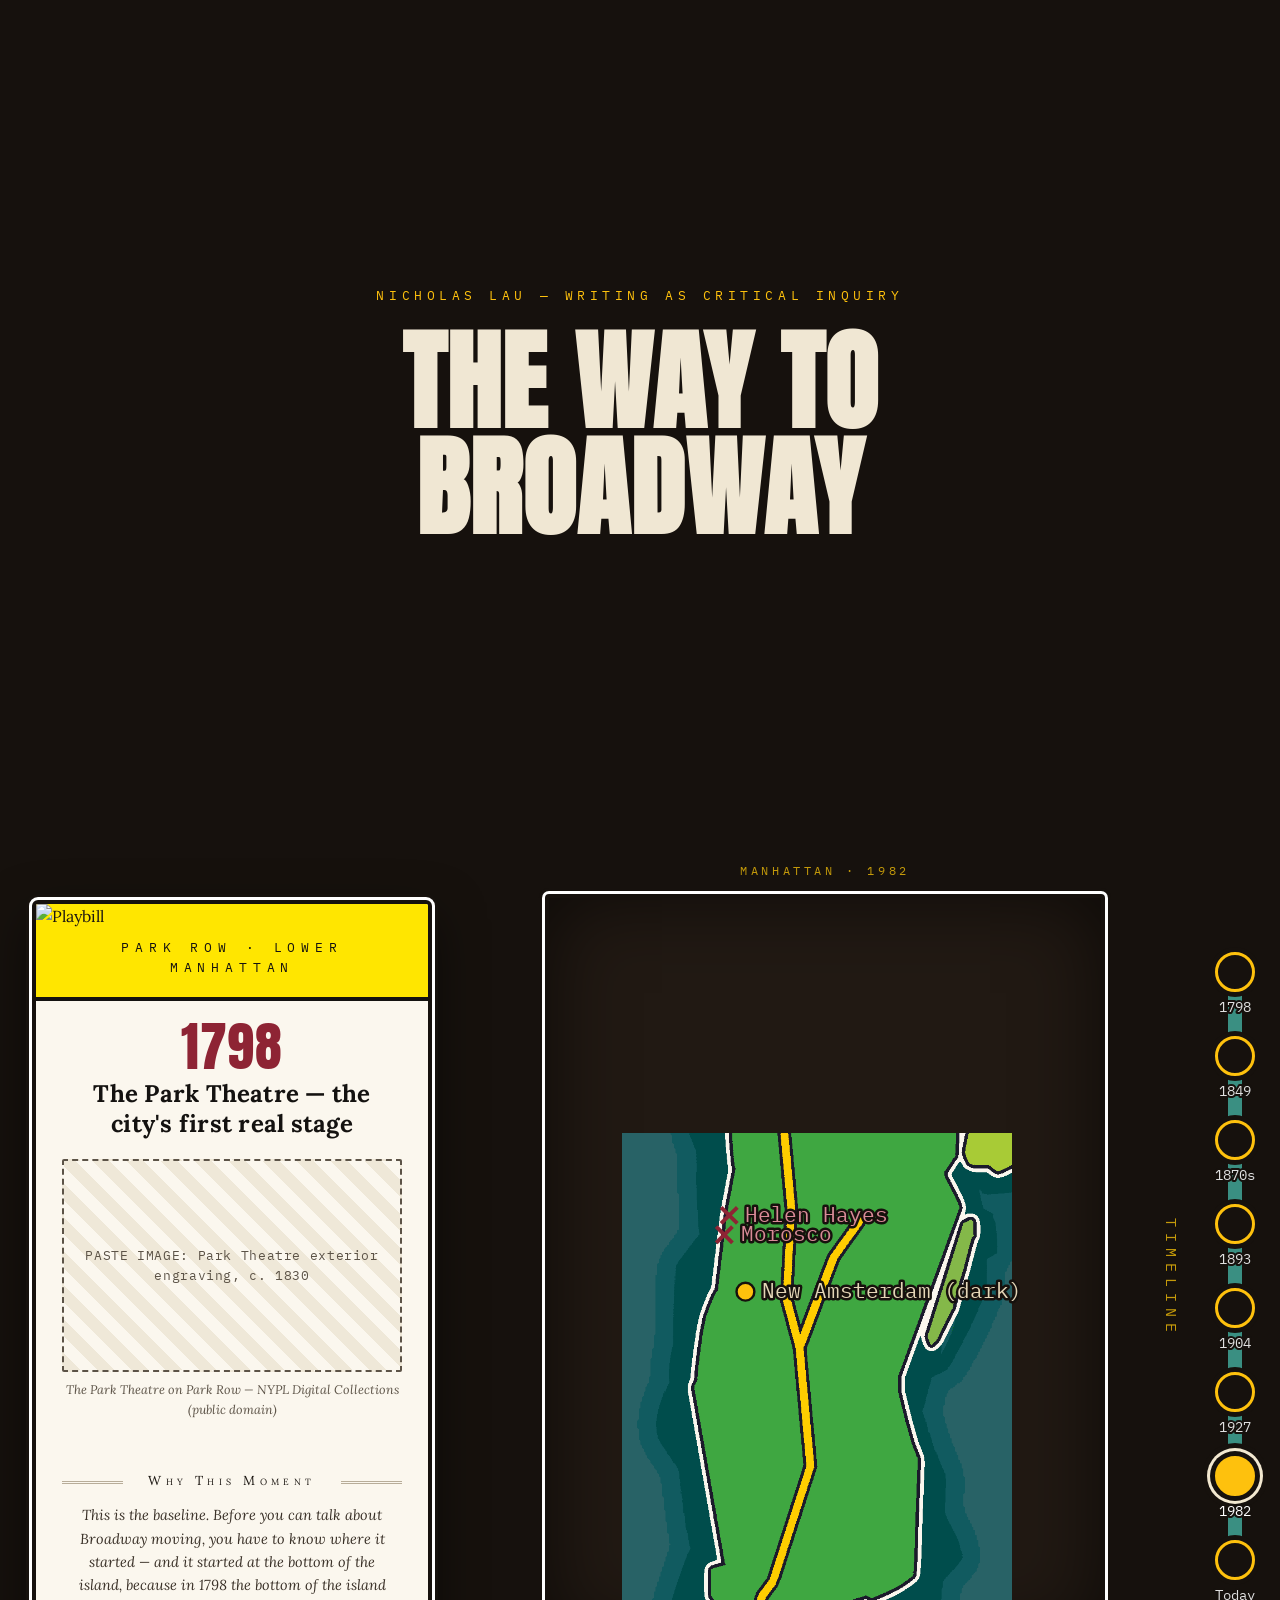
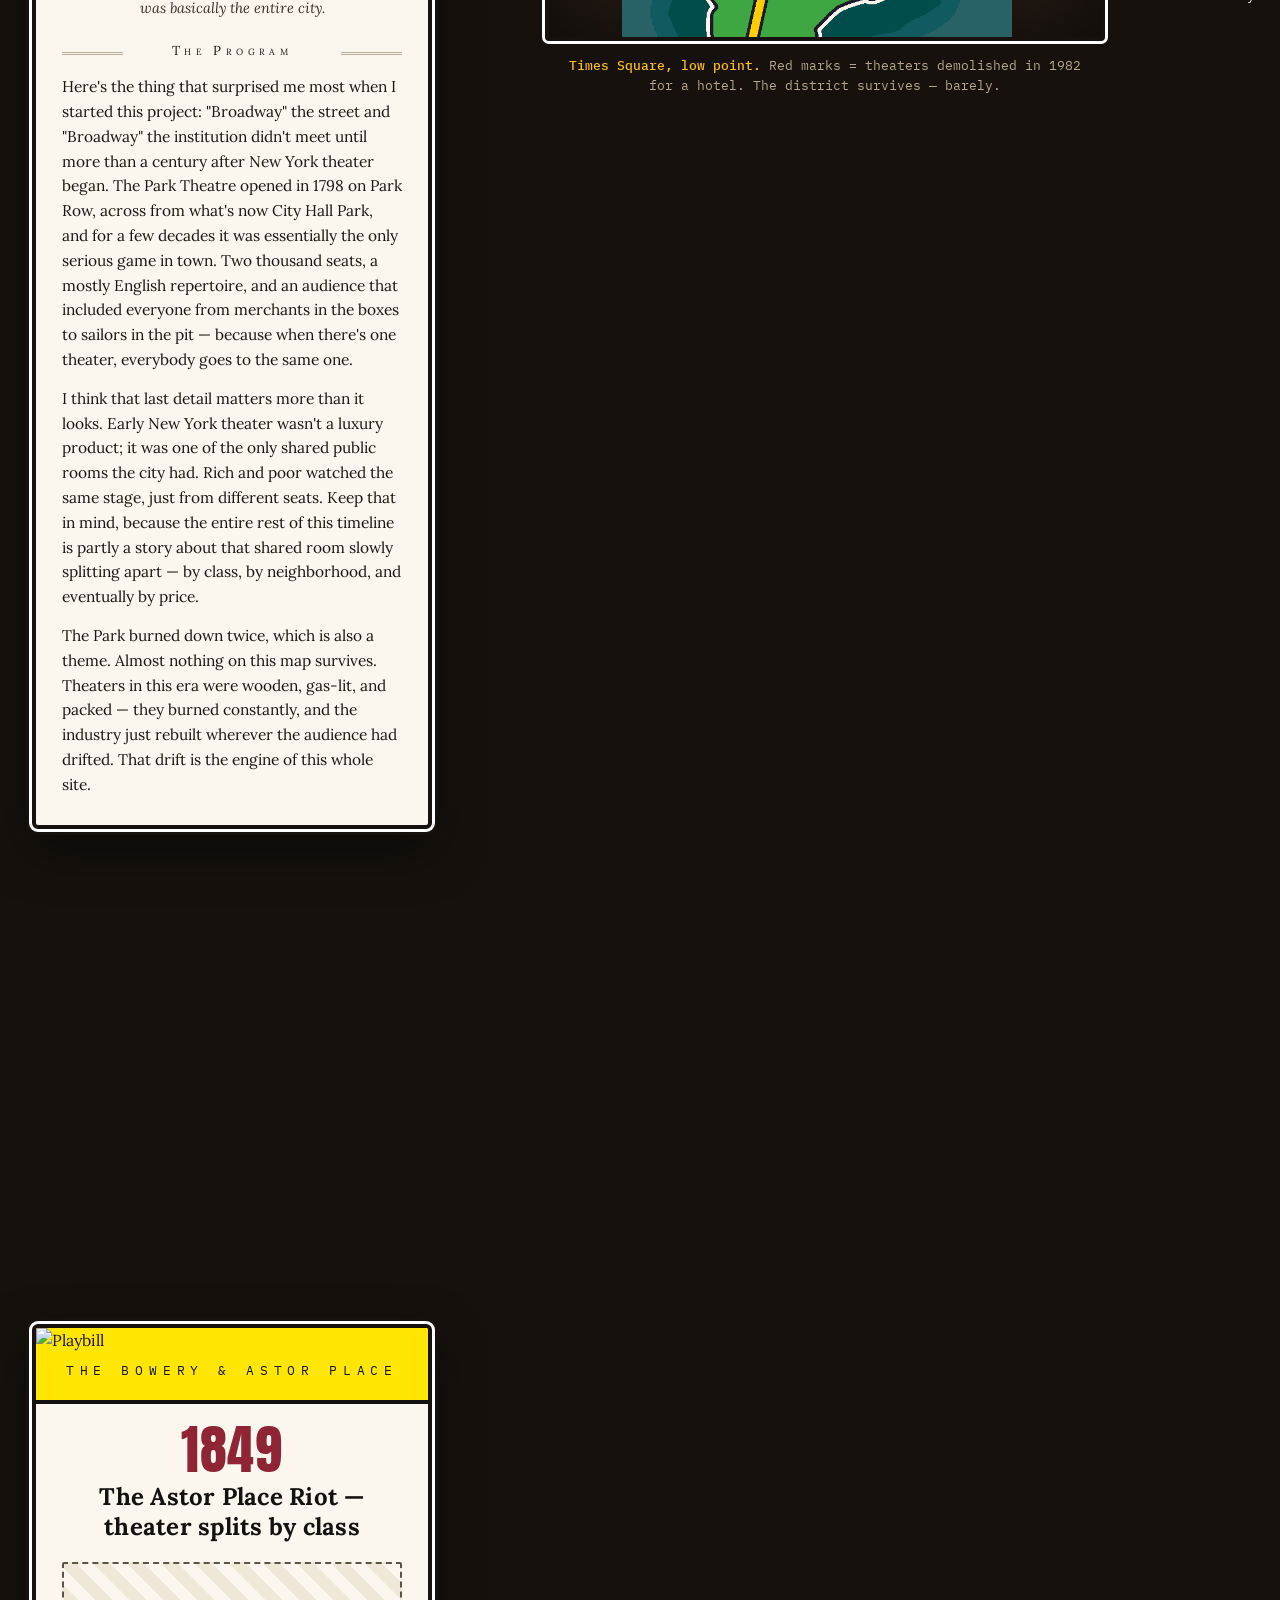
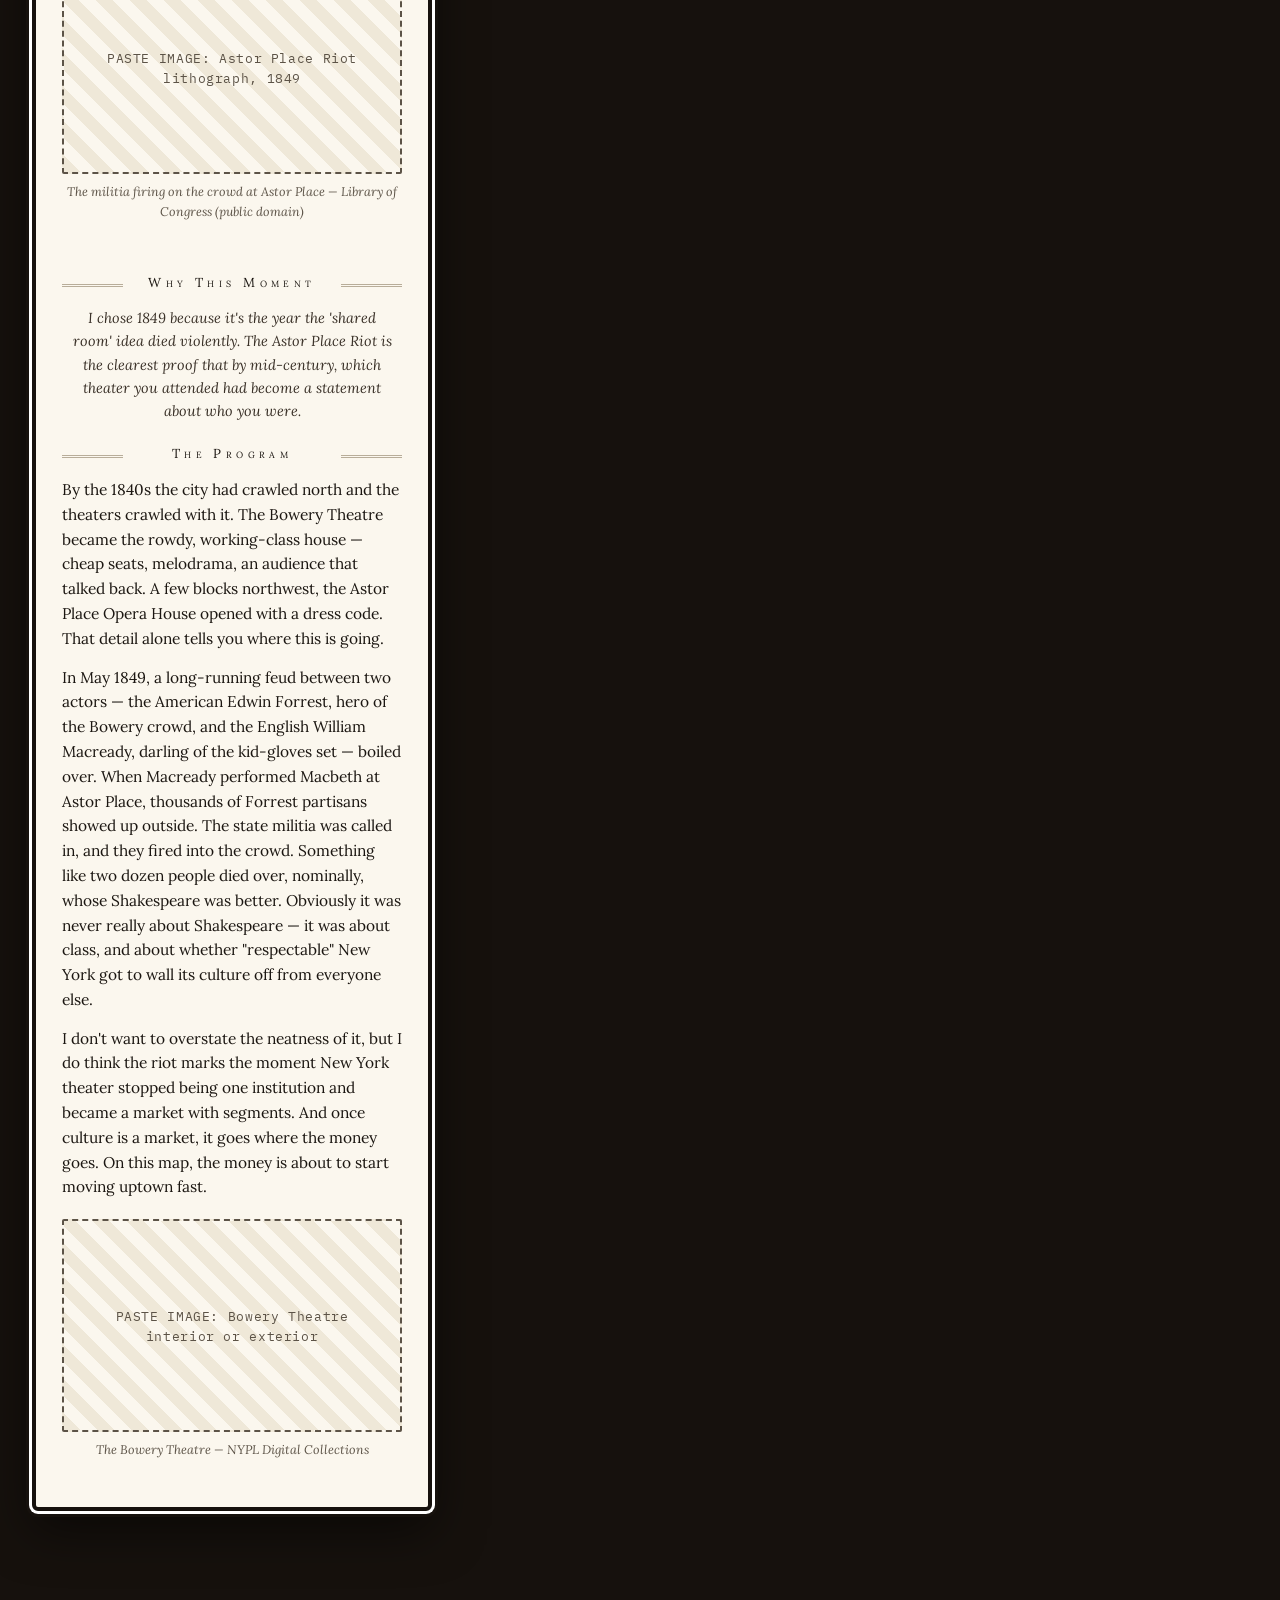
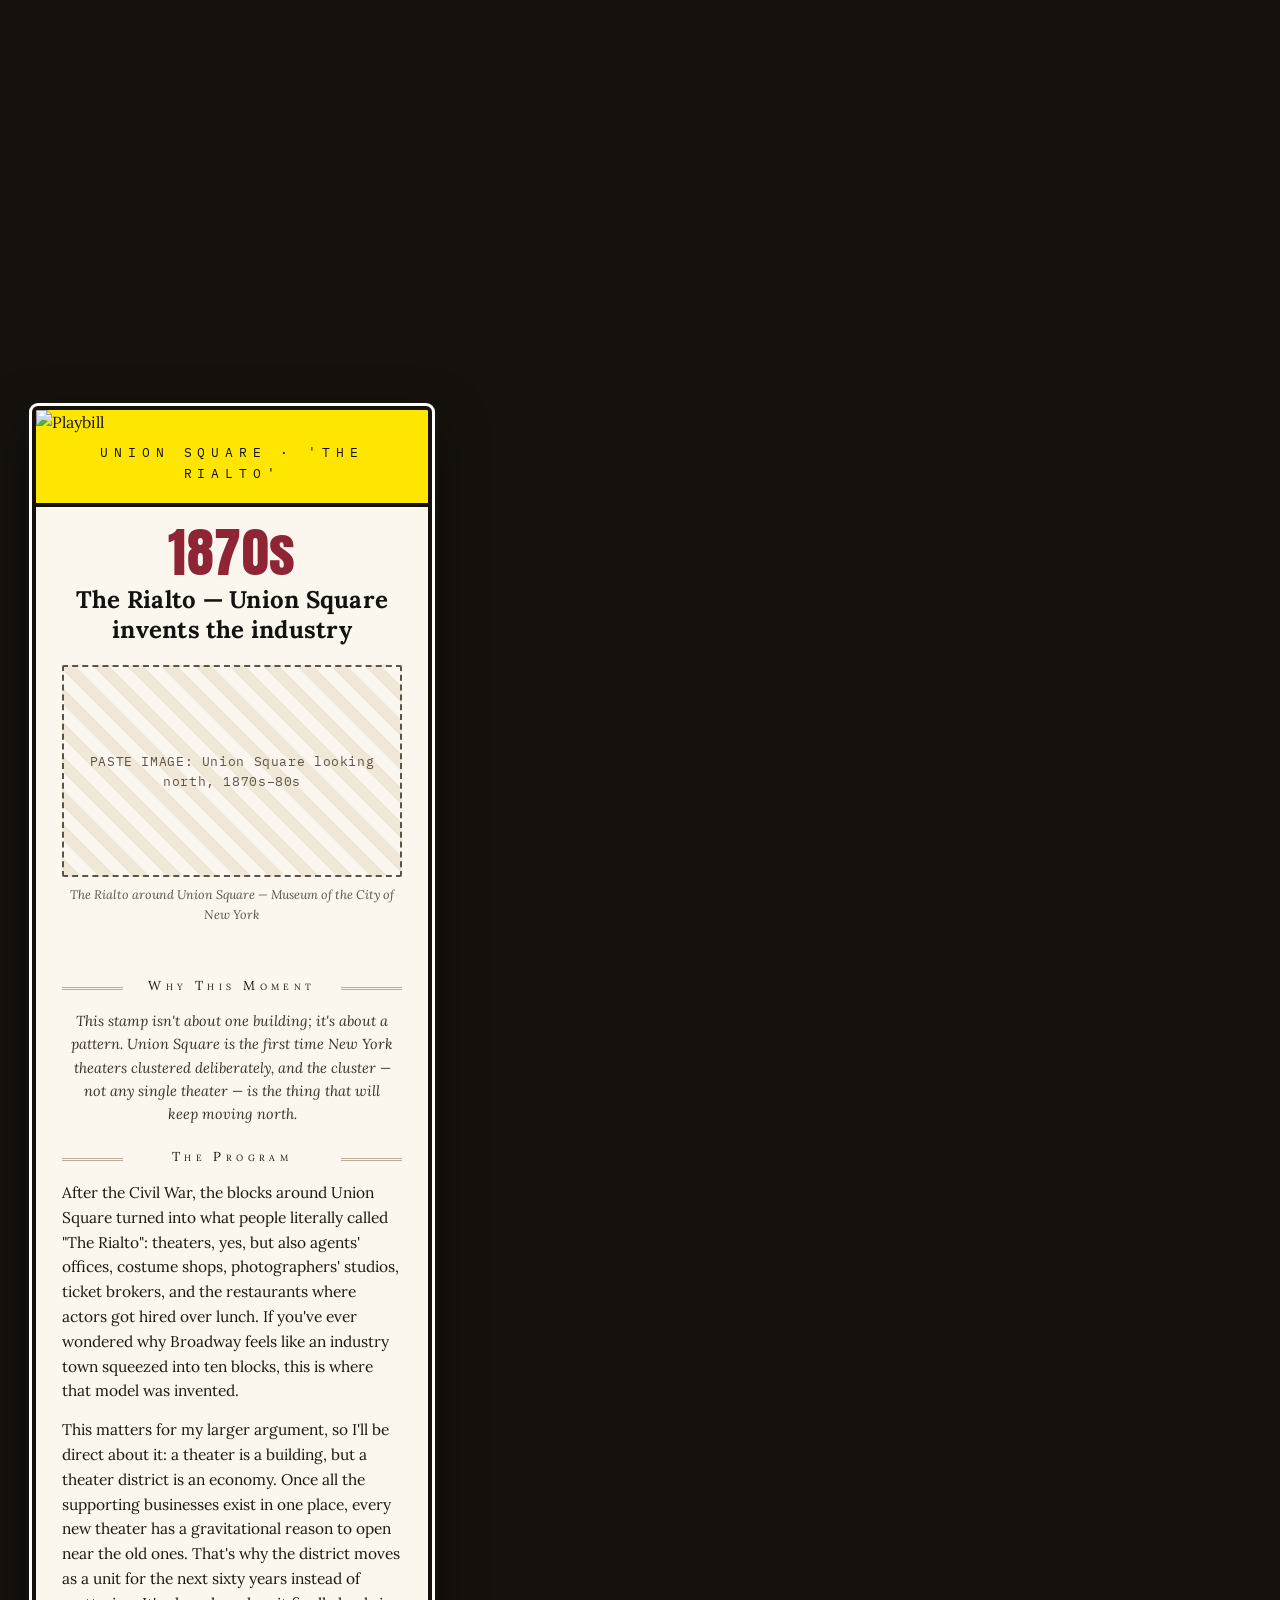
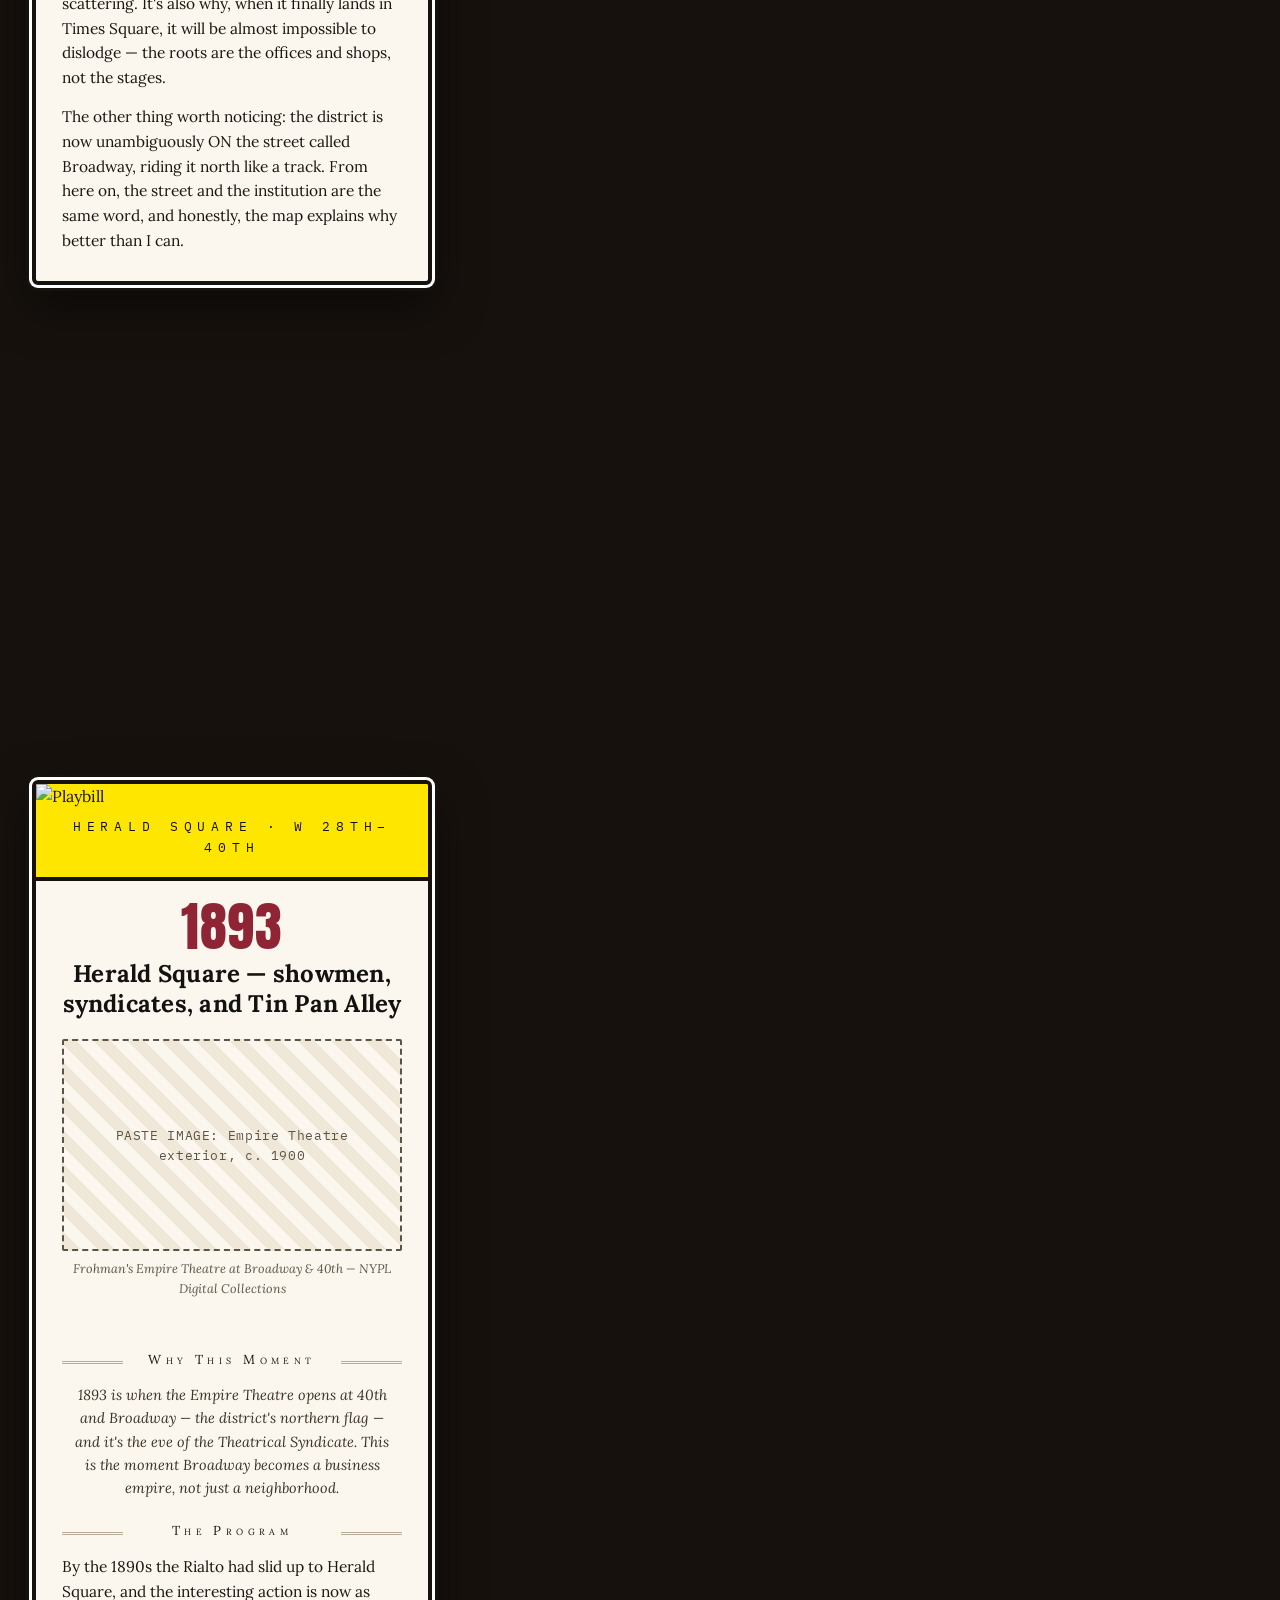
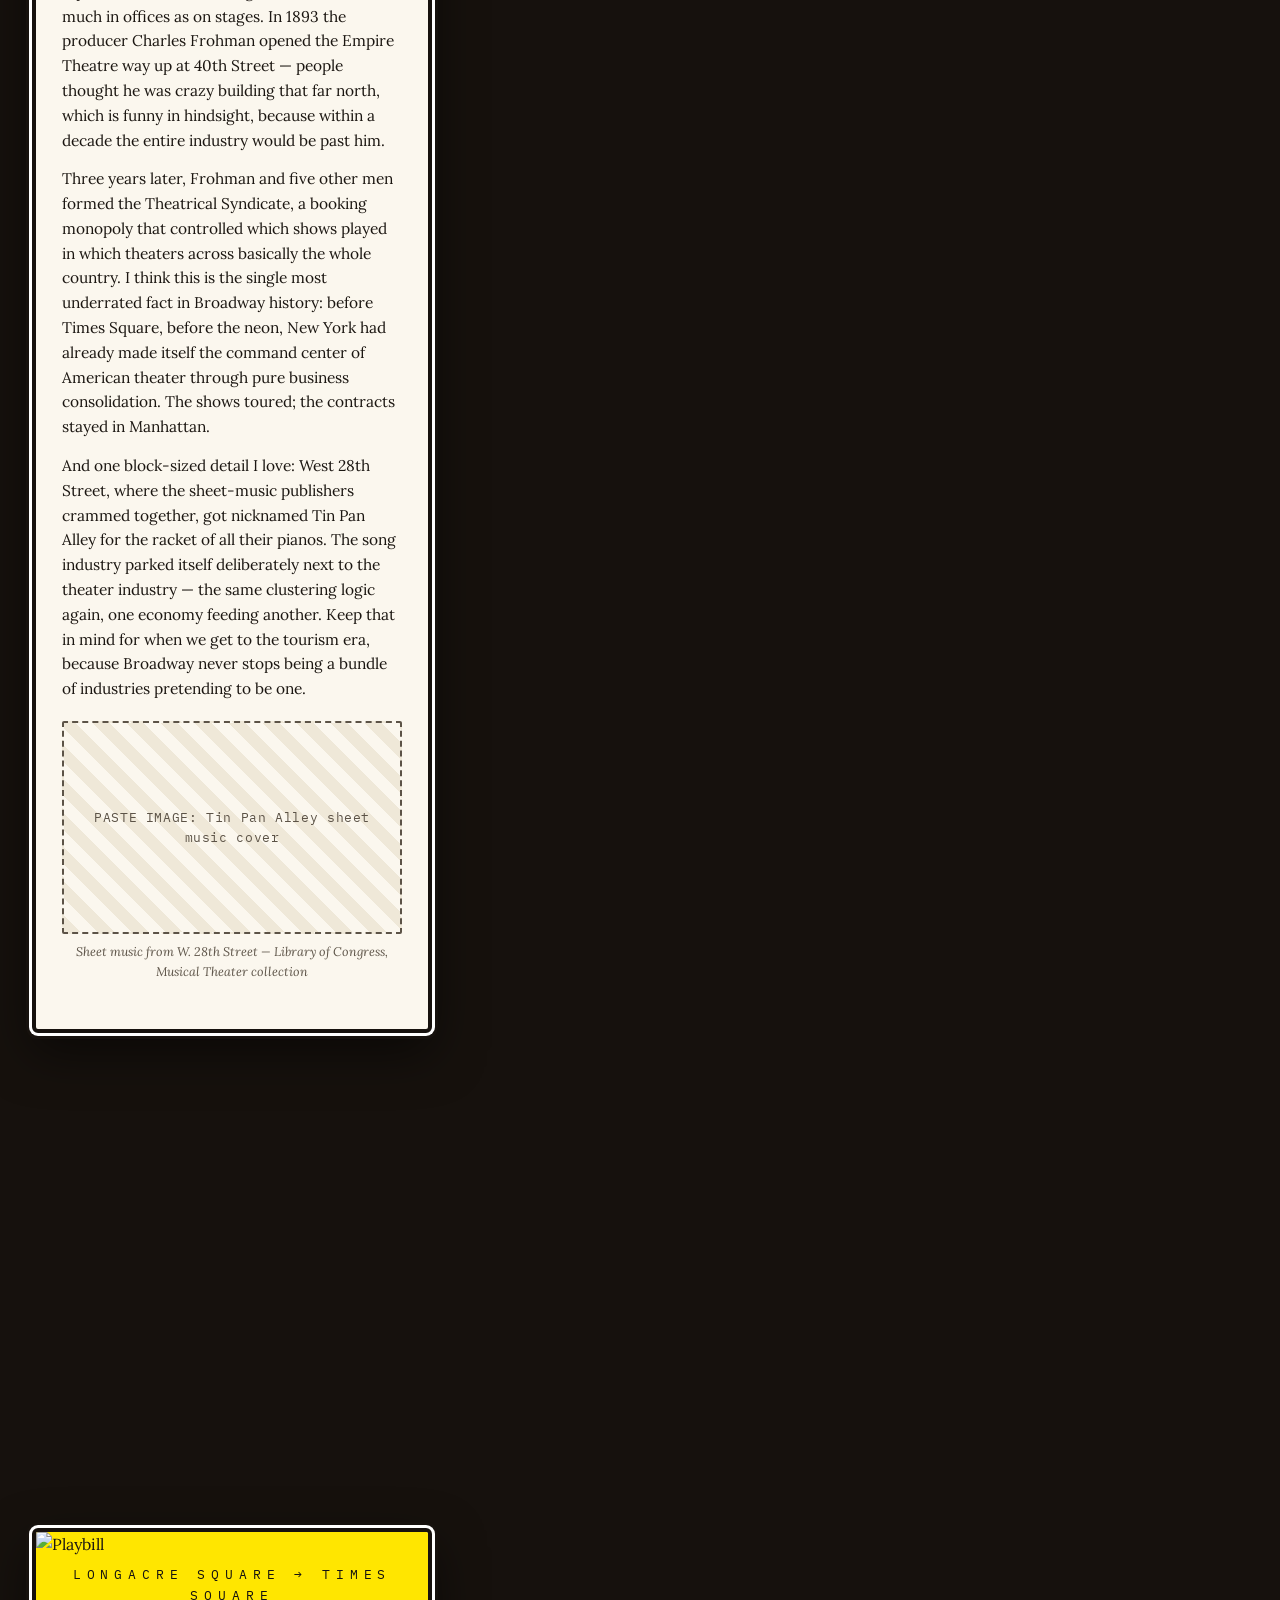
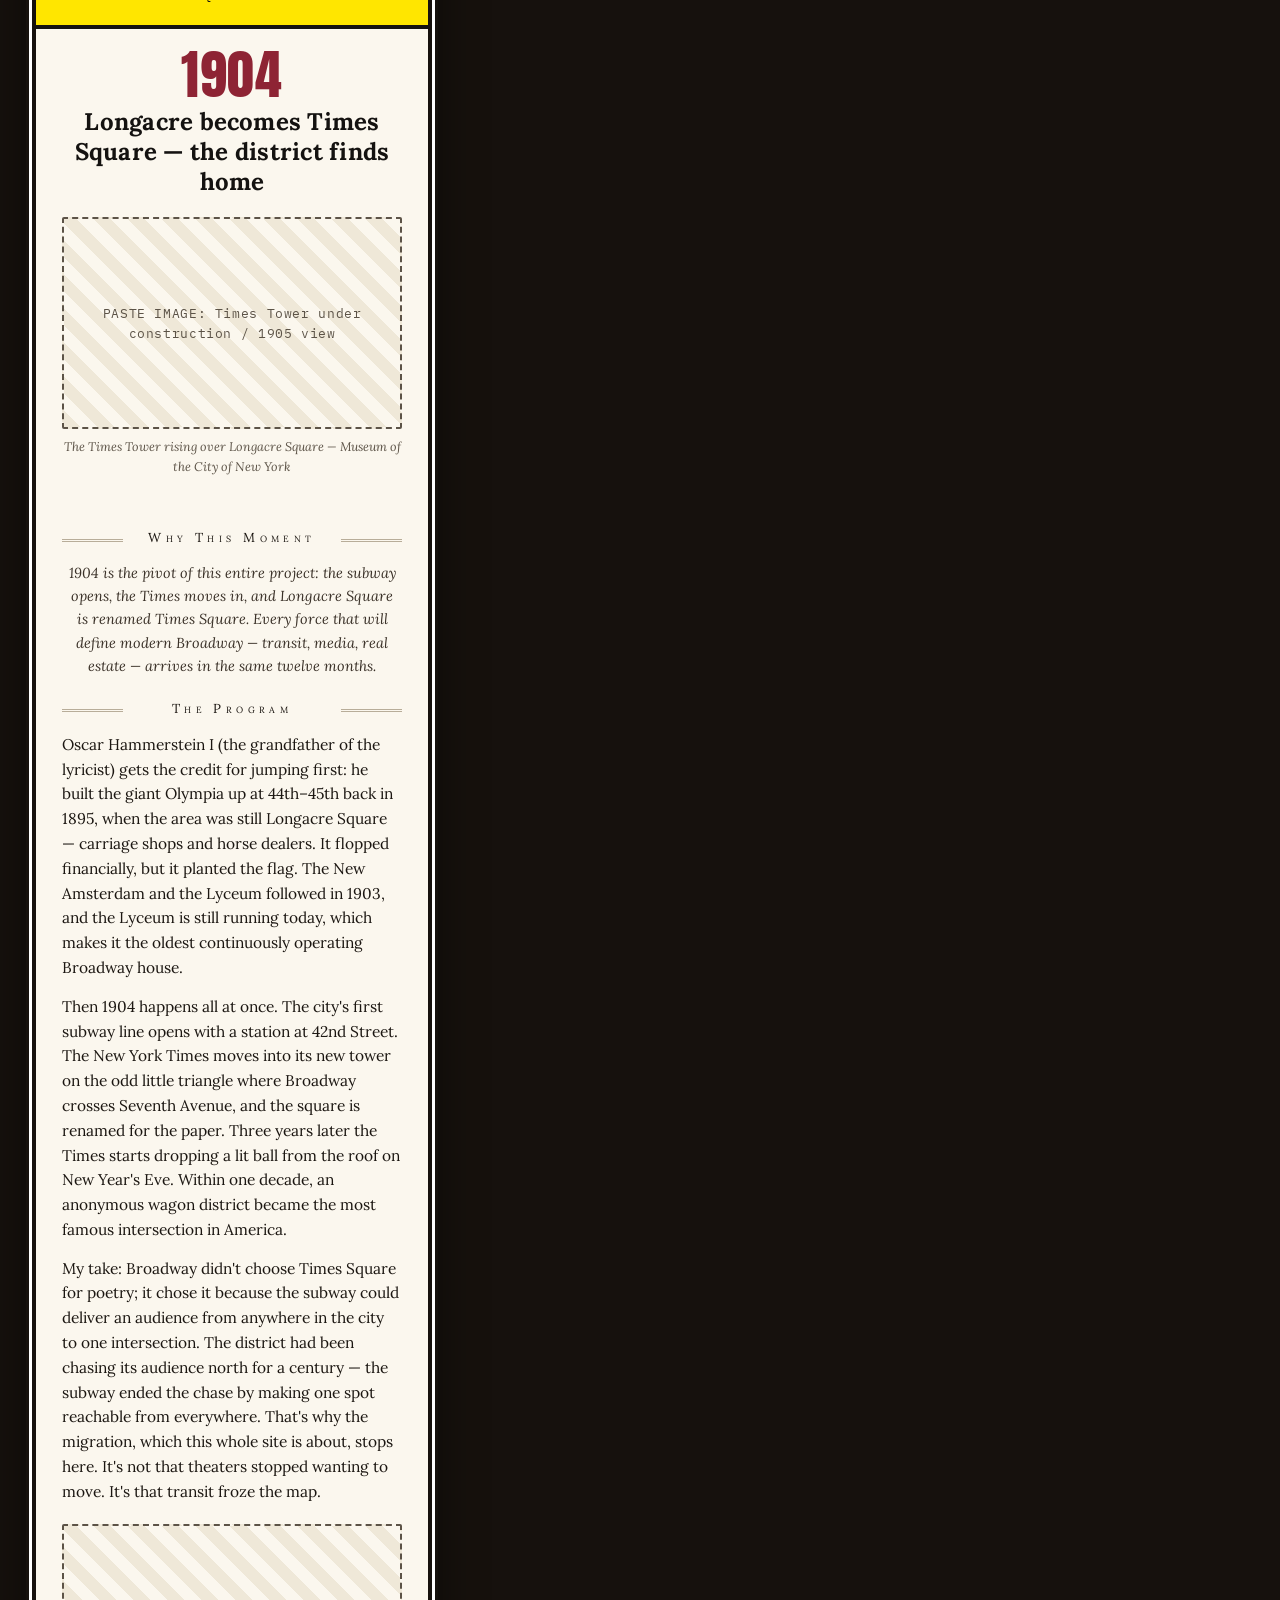
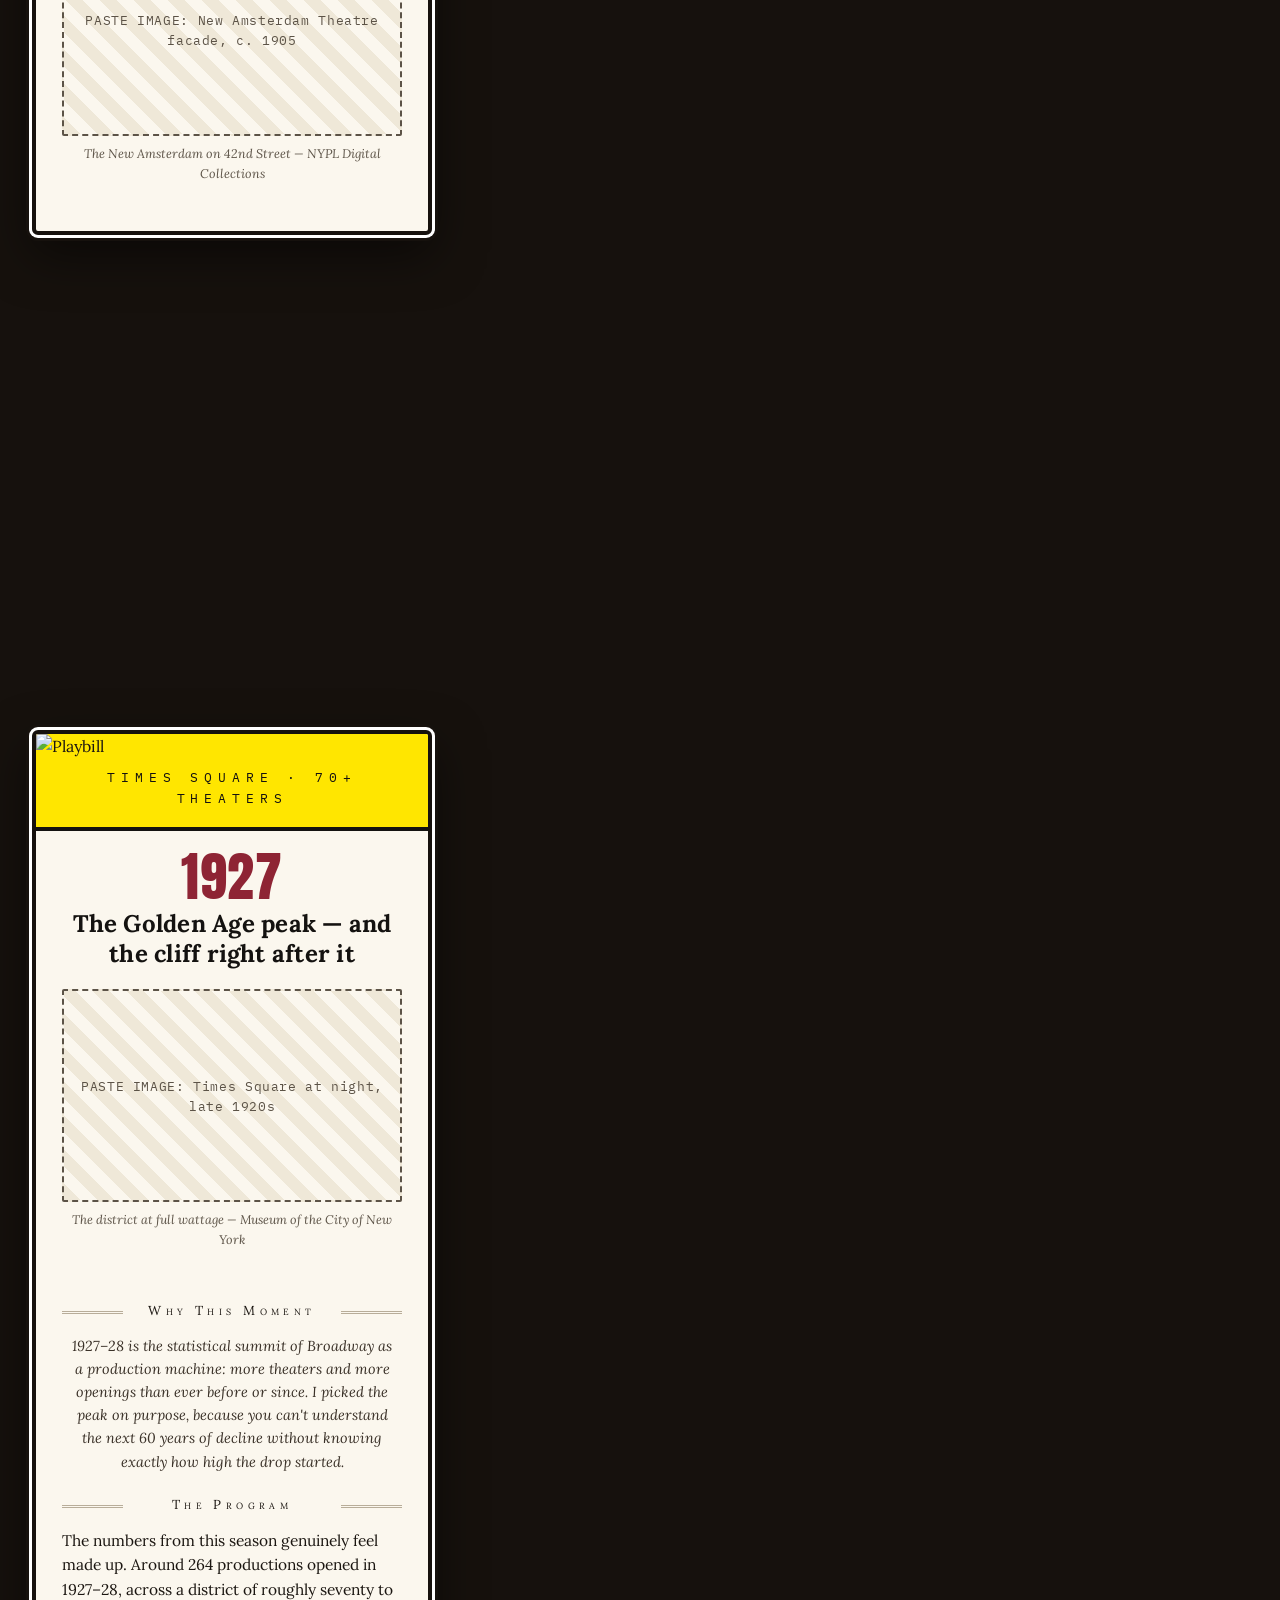
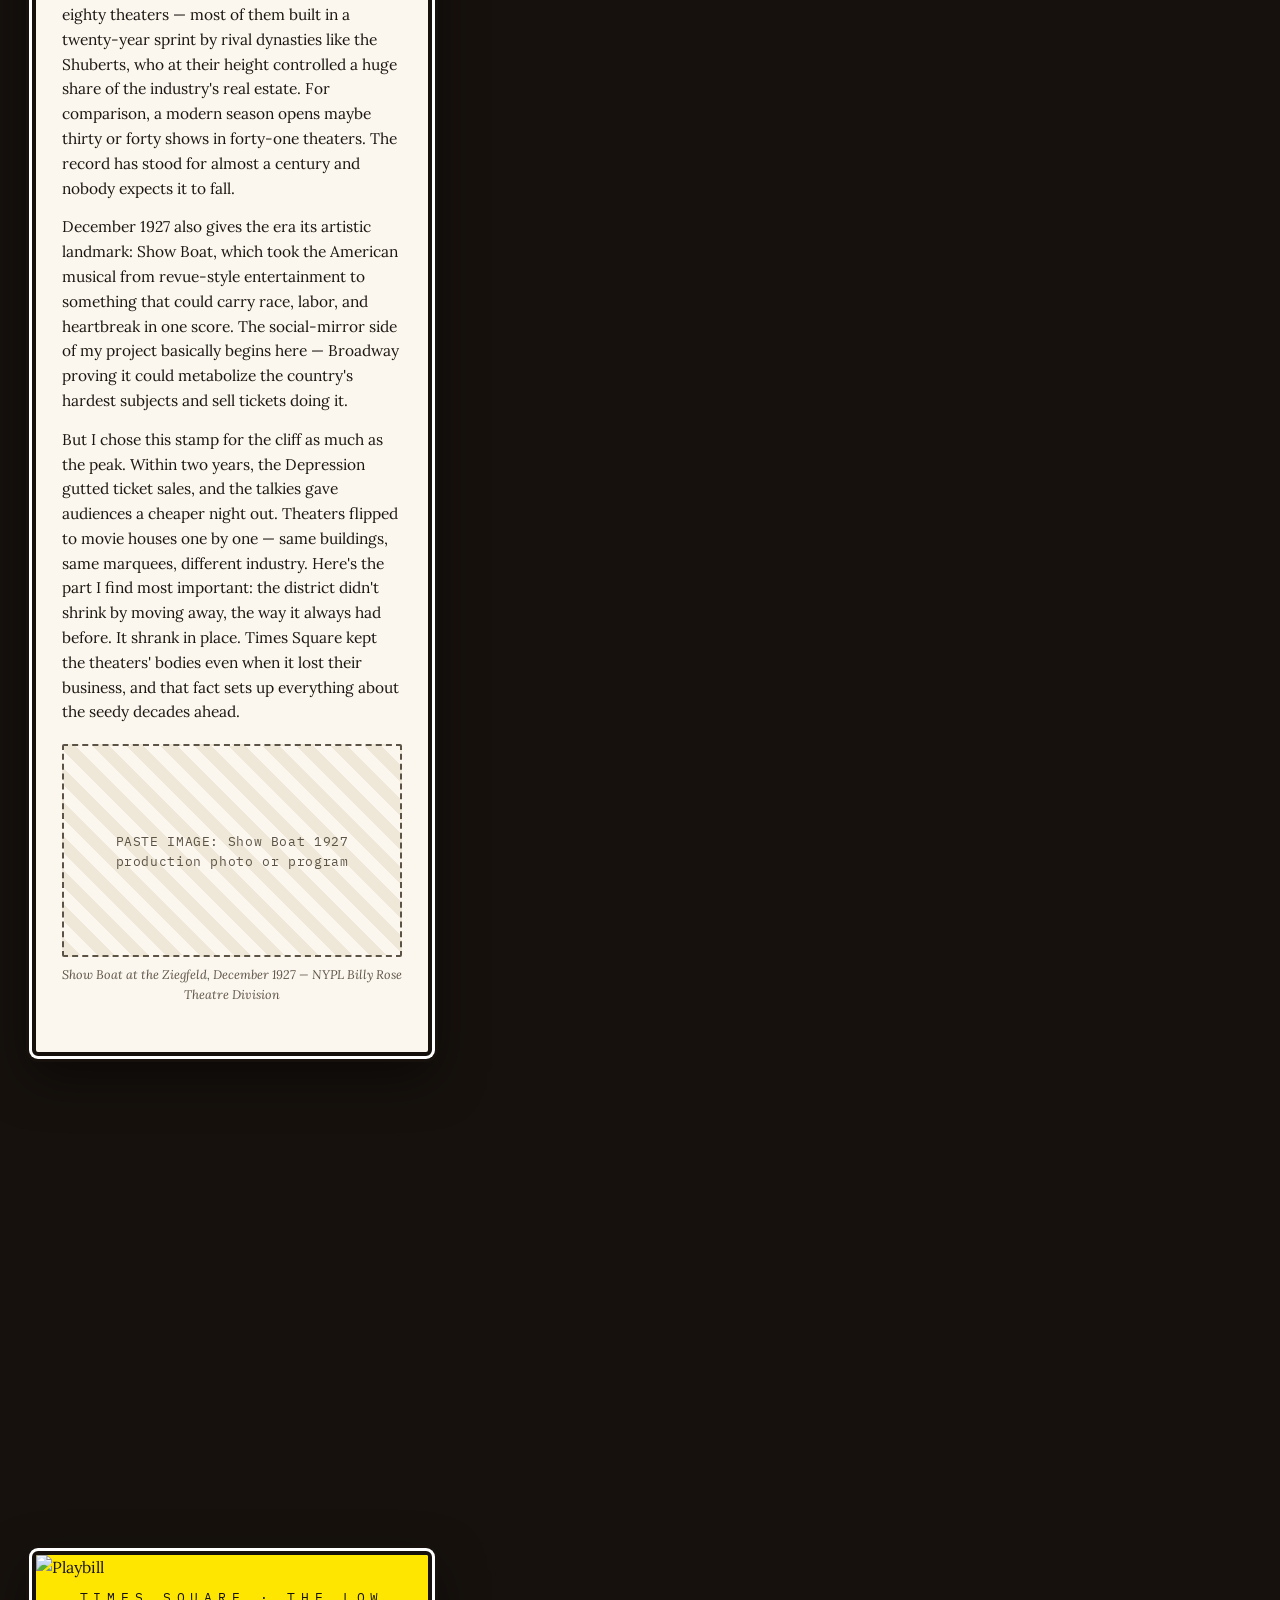
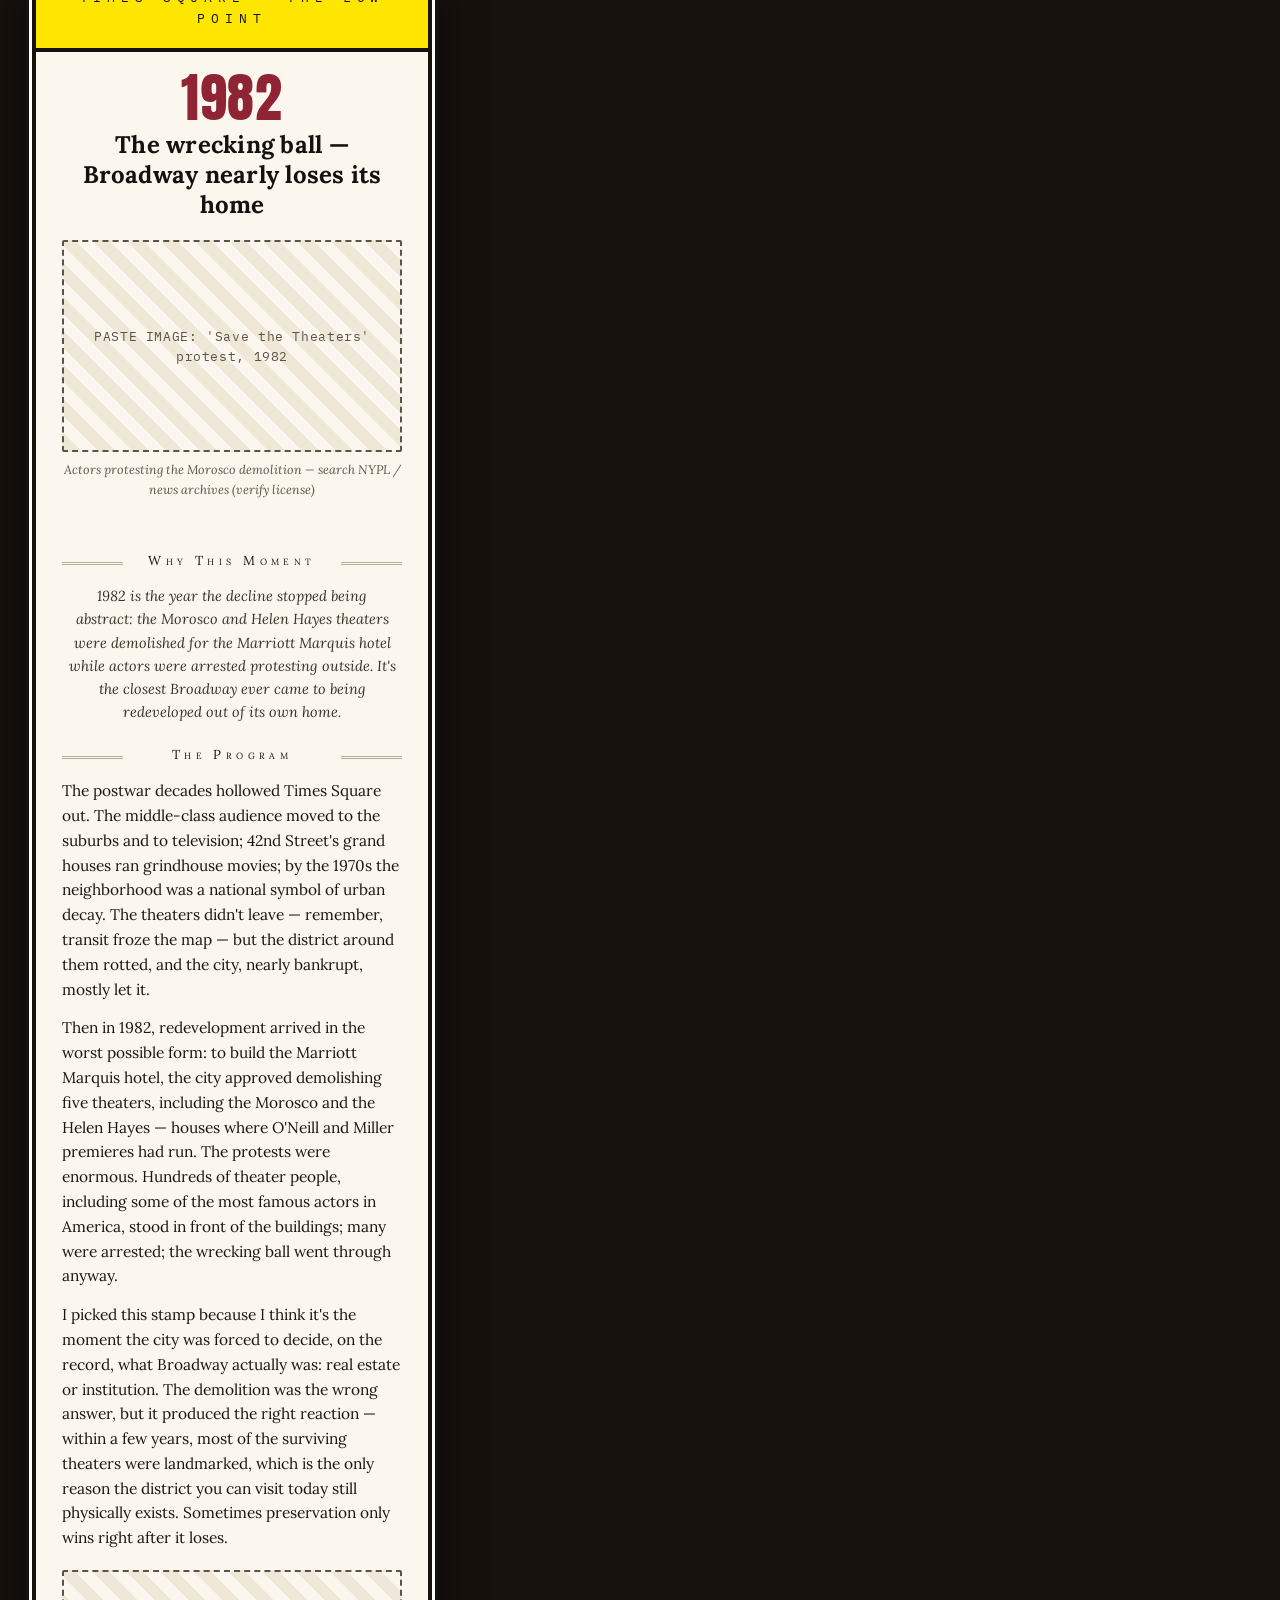
==== broadway-site/index.html @ 2ad4625f "save 1" ====
<!DOCTYPE html>
<html lang="en">
<head>
<meta charset="UTF-8">
<meta name="viewport" content="width=device-width, initial-scale=1.0">
<title>The Longest Street in the World — How Broadway Moved Uptown</title>

<link rel="preconnect" href="https://fonts.googleapis.com">
<link href="https://fonts.googleapis.com/css2?family=Anton&family=Lora:ital,wght@0,400;0,500;0,600;1,400&family=IBM+Plex+Mono:wght@400;500&display=swap" rel="stylesheet">

<link rel="stylesheet" href="css/styles.css">
</head>
<body>

<!-- ================= HERO ================= -->
<header class="hero">
  <div class="eyebrow">Nicholas Lau &mdash; Writing as Critical Inquiry</div>
  <h1>The Way to Broadway</h1>
</header>

<!-- ================= MAIN (playbill | map | timeline) ================= -->
<div class="stage-grid">

  <!-- LEFT: playbill cards are injected here by js/app.js from the ERAS data -->
  <main class="reading-col" id="reading-col"></main>

  <!-- CENTER: sticky map -->
  <div class="map-col">
    <div class="map-sticky">
      <div class="map-title" id="map-era-title">Manhattan &middot; 1798</div>
      <div class="map-frame" id="map-frame">
        <!-- Your hand-drawn strip map goes here (set MAP_IMAGE.src in js/data.js) -->
        <img class="strip-map" id="strip-map" alt="Hand-drawn map of Manhattan">
        <!-- SVG: placeholder base map + the dot/label overlay -->
        <svg id="map-svg" viewBox="170 1180 340 300" preserveAspectRatio="xMidYMid meet"
             aria-label="Stylized map of Manhattan showing theater locations by era"></svg>
      </div>
      <div class="map-caption" id="map-caption"></div>
    </div>
  </div>

  <!-- RIGHT: sticky timeline -->
  <div class="timeline-col">
    <div class="timeline-sticky">
      <nav class="timeline" id="timeline" aria-label="Timeline">
        <span class="tl-label">Timeline</span>
      </nav>
    </div>
  </div>
</div>

<!-- ================= OUTRO ================= -->
<footer class="outro">
  <h3>Why a map, and not an essay</h3>
  <p>I could have written all of this as a paper, but I think the whole point of Broadway's history is that it's a story about <em>location</em> — about an industry physically dragging itself up an island, block by block, chasing its audience. That's something you can read about, or it's something you can watch happen. I'd rather you watch it happen.</p>
  <p>Every stop on this timeline was chosen because something structural changed there: not just "a famous show opened," but the district moved, or the business model changed, or the city pushed back. That's the standard I used to keep this from becoming a list of every theater that ever existed.</p>

  <h3 style="margin-top:40px">Image sources</h3>
  <p>All placeholder frames are labeled with what belongs in them. Everything can be pulled from public-domain or licensed collections:</p>
  <ul>
    <li>NYPL Digital Collections (public-domain filter) — Billy Rose Theatre Division, theater marquee collection</li>
    <li>Museum of the City of New York — Times Square &amp; Midtown urban photography</li>
    <li>Library of Congress, Prints &amp; Photographs — early theater exteriors, sheet music covers</li>
    <li>Wikimedia Commons — modern, clearly-licensed photos</li>
    <li>IBDB (Internet Broadway Database) — dates and production facts (not images)</li>
  </ul>
</footer>

<!-- Content text first, then map data, then the app -->
<script src="content/eras.js"></script>
<script src="js/data.js"></script>
<script src="js/app.js"></script>
</body>
</html>
---- broadway-site/css/styles.css ----
/* ==========================================================================
   BROADWAY TIME MAP — styles
   Left column = Playbill pamphlet look. Edit the tokens below to retheme.
   ========================================================================== */

:root{
  /* stage (page) */
  --stage:#16110D;
  --stage-soft:#211913;
  --line:#3A2E23;

  /* marquee accents */
  --curtain:#8E2434;
  --marquee:#FEC10D;
  --marquee-dim:#C49A0A;

  /* playbill pamphlet */
  --pb-yellow:#FFE600;      /* the banner yellow */
  --pb-black:#141210;
  --pb-cream:#FBF7EE;       /* interior "program page" paper */
  --pb-ink:#1B1611;
  --pb-ink-soft:#5C5347;
  --pb-rule:#B8AD99;

  --paper:#F0E7D3;          /* generic light text on dark bg */
}

*{margin:0;padding:0;box-sizing:border-box}
html{scroll-behavior:smooth}
body{
  background:var(--stage);
  color:var(--paper);
  font-family:'Lora',serif;
  line-height:1.6;
}

/* ---------- HERO ---------- */
.hero{
  min-height:92vh;
  display:flex;flex-direction:column;justify-content:center;align-items:center;
  text-align:center;padding:48px 24px;position:relative;overflow:hidden;
}
.hero .eyebrow{
  font-family:'IBM Plex Mono',monospace;font-size:13px;letter-spacing:.35em;
  color:var(--marquee);text-transform:uppercase;margin-bottom:22px;
}
.hero h1{
  font-family:'Anton',sans-serif;
  font-size:clamp(44px,8.5vw,110px);
  line-height:.98;letter-spacing:.01em;text-transform:uppercase;
  max-width:14ch;
}
.hero h1 .gold{color:var(--marquee)}
.hero .sub{
  max-width:560px;margin-top:26px;font-size:17px;color:#CBBFA8;font-style:italic;
}
.hero .scroll-hint{
  position:absolute;bottom:34px;font-family:'IBM Plex Mono',monospace;
  font-size:12px;letter-spacing:.25em;color:var(--marquee-dim);text-transform:uppercase;
  animation:bob 2.4s ease-in-out infinite;
}
@keyframes bob{0%,100%{transform:translateY(0)}50%{transform:translateY(7px)}}
.bulb-row{display:flex;gap:14px;margin-bottom:30px}
.bulb-row i{
  width:9px;height:9px;border-radius:50%;
  background:var(--marquee);box-shadow:0 0 10px 2px rgba(233,185,79,.55);
  animation:twinkle 1.8s infinite;
}
.bulb-row i:nth-child(2n){animation-delay:.6s}
.bulb-row i:nth-child(3n){animation-delay:1.1s}
@keyframes twinkle{0%,100%{opacity:1}50%{opacity:.35}}

/* ---------- MAIN GRID: playbill | map | timeline ---------- */
.stage-grid{
  display:grid;
  grid-template-columns:minmax(340px,460px) 1fr 90px;
  max-width:1500px;margin:0 auto;
}

/* =========================================================
   LEFT COLUMN — the Playbill pamphlet
   Each era card is styled like a Playbill cover + program page
   ========================================================= */
.reading-col{padding:8vh 28px 20vh 32px}

.era-card{
  background:var(--pb-cream);color:var(--pb-ink);
  border-radius:6px;
  margin-bottom:55vh;                /* the gap gives each era its own scroll "scene" */
  border:4px solid var(--stage);
  box-shadow:0 0 0 3px rgba(255,255,255), 0 0 0 6px var(--stage), 0 18px 50px rgba(0,0,0,.55);
  overflow:hidden;                   /* keeps the banner corners clean */
}
.era-card:last-child{margin-bottom:12vh}

/* --- the yellow PLAYBILL banner --- */
.pb-banner{
  background:var(--pb-yellow);
  padding:0;
  border-bottom:4px solid var(--pb-black);
}
.pb-logo-img{
  width:100%;
  height:auto;
  display:block;
}
.pb-theater{
  font-family:'IBM Plex Mono',monospace;font-size:13px;letter-spacing:.45em;
  text-transform:uppercase;color:var(--pb-black);
  text-align:center;padding:8px 22px 18px;
}

/* --- cover area: venue line, title, cover image --- */
.pb-cover{padding:18px 26px 6px;text-align:center}
.pb-date{
  font-family:'Anton',sans-serif;font-size:54px;line-height:1;
  color:var(--curtain);letter-spacing:.01em;
}
.pb-title{
  font-family:'Lora',serif;font-weight:700;font-size:24px;line-height:1.25;
  letter-spacing:.01em;margin:6px 0 18px;
  color:var(--pb-black);
}

/* --- interior "program" pages --- */
.pb-program{padding:4px 26px 28px}
.pb-section{
  text-align:center;
  font-family:'Lora',serif;font-variant:small-caps;letter-spacing:.34em;
  font-size:13px;color:var(--pb-ink);
  margin:22px 0 12px;position:relative;
}
.pb-section::before,.pb-section::after{
  content:"";position:absolute;top:50%;width:18%;
  border-top:3px double var(--pb-rule);
}
.pb-section::before{left:0}
.pb-section::after{right:0}

.why p{
  font-size:14.5px;line-height:1.6;font-style:italic;color:#3A3128;
  text-align:center;padding:0 6px;
}

.pb-body p{font-size:15.5px;margin-bottom:14px}
.pb-body p:last-child{margin-bottom:0}

/* --- image slots: swap the .img-ph div for an <img>, nothing else changes --- */
.img-slot{margin:20px 0}
.img-slot .img-ph,.img-slot img{
  width:100%;aspect-ratio:16/10;object-fit:cover;display:flex;
  align-items:center;justify-content:center;text-align:center;
  border:2px dashed var(--pb-ink-soft);border-radius:2px;
  background:repeating-linear-gradient(45deg,#EFE8D8,#EFE8D8 12px,#FBF7EE 12px,#FBF7EE 24px);
  color:var(--pb-ink-soft);font-family:'IBM Plex Mono',monospace;
  font-size:12.5px;letter-spacing:.05em;padding:14px;
}
.img-slot img{border-style:solid;border-color:var(--pb-black)}
.img-slot figcaption{
  font-size:12.5px;color:var(--pb-ink-soft);margin-top:7px;font-style:italic;text-align:center;
}

/* =========================================================
   CENTER — sticky map
   ========================================================= */
.map-col{position:relative}
.map-sticky{
  position:sticky;top:0;height:100vh;
  display:flex;flex-direction:column;justify-content:center;align-items:center;
  padding:26px 10px;
}
.map-frame{
  width:min(92%,560px);aspect-ratio:3/4;
  background:var(--stage-soft);
  border:4px solid var(--stage);border-radius:4px;
  box-shadow:0 0 0 3px rgba(255,255,255), 0 0 0 6px var(--stage), inset 0 0 80px rgba(0,0,0,.6);
  position:relative;overflow:hidden;
}
.map-frame svg{position:absolute;inset:0;width:100%;height:100%;display:block}
.strip-map{
  position:absolute;top:0;left:0;display:none;
  transform-origin:0 0;
  transition:transform .9s cubic-bezier(.45,0,.25,1);
  will-change:transform;
}
.map-title{
  font-family:'IBM Plex Mono',monospace;font-size:12px;letter-spacing:.3em;
  text-transform:uppercase;color:var(--marquee-dim);margin-bottom:14px;
}
.map-caption{
  margin-top:14px;font-family:'IBM Plex Mono',monospace;font-size:12.5px;
  color:#B8A98C;max-width:520px;text-align:center;min-height:38px;
}
.map-caption b{color:var(--marquee);font-weight:500}

/* SVG pieces */
.street{stroke:#33291F;stroke-width:1.4;fill:none}
.shore{stroke:#4A3B2C;stroke-width:2;fill:#1B1510}
.broadway{
  stroke:var(--marquee);stroke-width:3;fill:none;stroke-linecap:round;
  filter:drop-shadow(0 0 5px rgba(233,185,79,.5));
}
.dot{fill:var(--marquee);stroke:#16110D;stroke-width:1.5}
.dot-gone{fill:none;stroke:var(--curtain);stroke-width:2.4}
.dot-label{
  font-family:'IBM Plex Mono',monospace;font-size:13px;fill:#E4D6B7;
  paint-order:stroke;stroke:#16110D;stroke-width:3px;stroke-linejoin:round;
}
.dot-label.gone{fill:#D98A97}
.district-halo{fill:rgba(233,185,79,.09);stroke:rgba(233,185,79,.35);stroke-width:1;stroke-dasharray:4 4}

/* =========================================================
   RIGHT — sticky timeline
   ========================================================= */
.timeline-col{position:relative}
.timeline-sticky{
  position:sticky;top:0;height:100vh;
  display:flex;align-items:center;justify-content:center;
}
.timeline{display:flex;flex-direction:column;align-items:center;position:relative;padding:0 16px}
.timeline::before{
  /* starts and ends at the centre of the first/last circle */
  content:"";position:absolute;top:30px;bottom:50px;width:14px;
  background:#3A8F82;
  left:50%;transform:translateX(-50%);
}
.stamp{
  position:relative;z-index:1;background:none;border:none;cursor:pointer;
  display:flex;flex-direction:column;align-items:center;
  padding:10px 0;
  color:#E0E0E0;
  transition:color .3s;
}
/* SVG text matches map rendering: paint-order + stroke-linejoin:round */
.stamp-year-svg{ width:56px;height:18px;overflow:visible;display:block; }
.stamp-year-text{
  font-family:'IBM Plex Mono',monospace;font-size:14px;
  fill:currentColor;
  paint-order:stroke fill;
  stroke:var(--stage);stroke-width:4px;stroke-linejoin:round;
}
.stamp .bulb{
  width:40px;height:40px;border-radius:50%;
  background:var(--stage);           /* solid fill hides the track behind it */
  border:3px solid var(--marquee);
  margin-bottom:6px;
  /* dark outer ring covers the track on both sides of the circle */
  box-shadow:0 0 0 5px var(--stage);
  transition:background .3s, box-shadow .3s;
}
.stamp.active{color:#FFFFFF}
.stamp.active .bulb{
  background:var(--marquee);
  /* 5px dark gap → 3px cream ring (matches border thickness) → 5px dark outer */
  box-shadow:0 0 0 5px var(--stage), 0 0 0 8px #F2E8D0, 0 0 0 13px var(--stage);
}
.tl-label{
  writing-mode:vertical-rl;font-family:'IBM Plex Mono',monospace;font-size:15px;
  letter-spacing:.4em;text-transform:uppercase;color:var(--marquee-dim);
  position:absolute;right:calc(100% + 8px);top:50%;transform:translateY(-50%);
}

/* ---------- OUTRO ---------- */
.outro{max-width:760px;margin:0 auto;padding:14vh 24px 16vh}
.outro h3{
  font-family:'Anton',sans-serif;font-size:34px;text-transform:uppercase;
  color:var(--marquee);margin-bottom:18px;
}
.outro p{color:#CBBFA8;margin-bottom:14px;font-size:16px}
.outro ul{margin:10px 0 0 20px;color:#CBBFA8;font-size:15px}
.outro li{margin-bottom:8px}
.outro a{color:var(--marquee)}

/* ---------- RESPONSIVE ---------- */
@media (max-width:980px){
  .stage-grid{grid-template-columns:1fr}
  .timeline-col{display:none}
  .map-col{order:-1}
  .map-sticky{position:sticky;top:0;height:56vh;background:var(--stage);z-index:5;padding:12px}
  .map-frame{width:min(94%,420px)}
  .reading-col{padding:6vh 16px 16vh}
  .era-card{margin-bottom:32vh}
}
@media (prefers-reduced-motion:reduce){
  html{scroll-behavior:auto}
  .bulb-row i,.hero .scroll-hint{animation:none}
  .strip-map{transition:none}
}
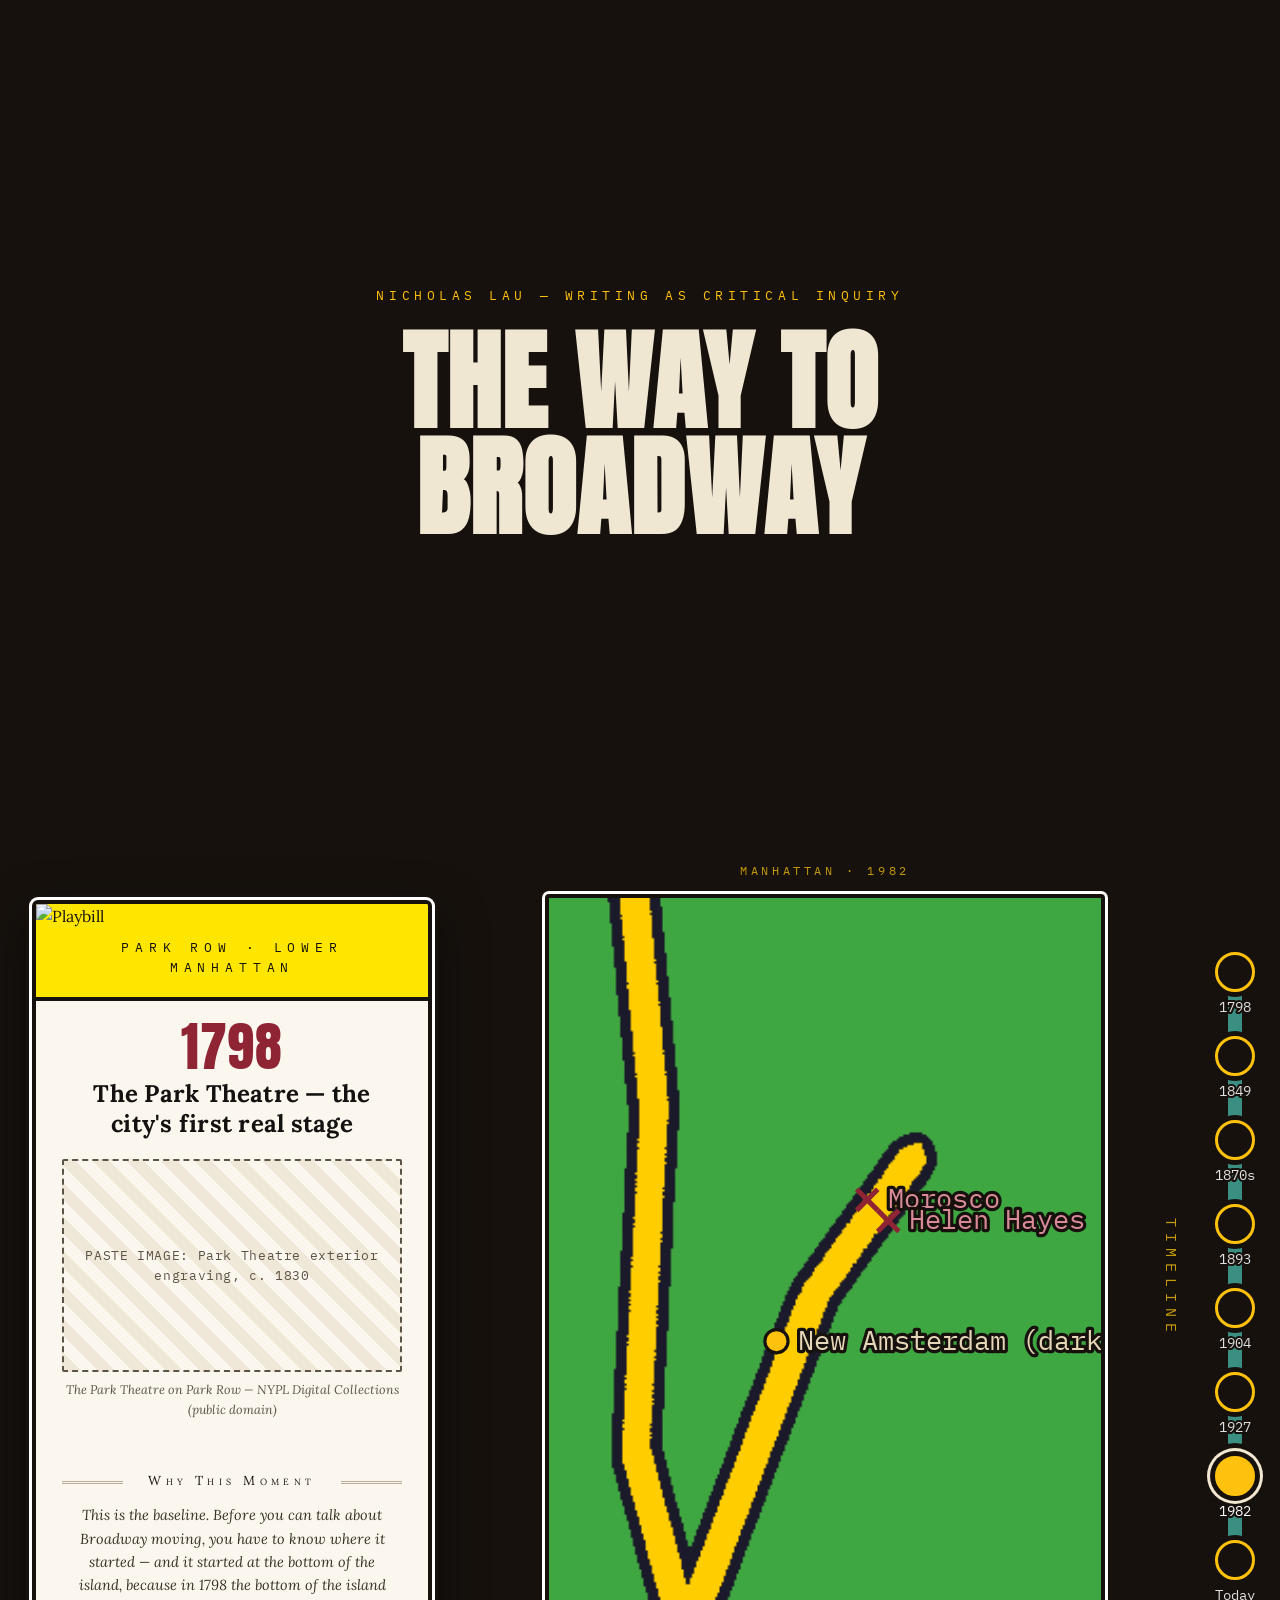
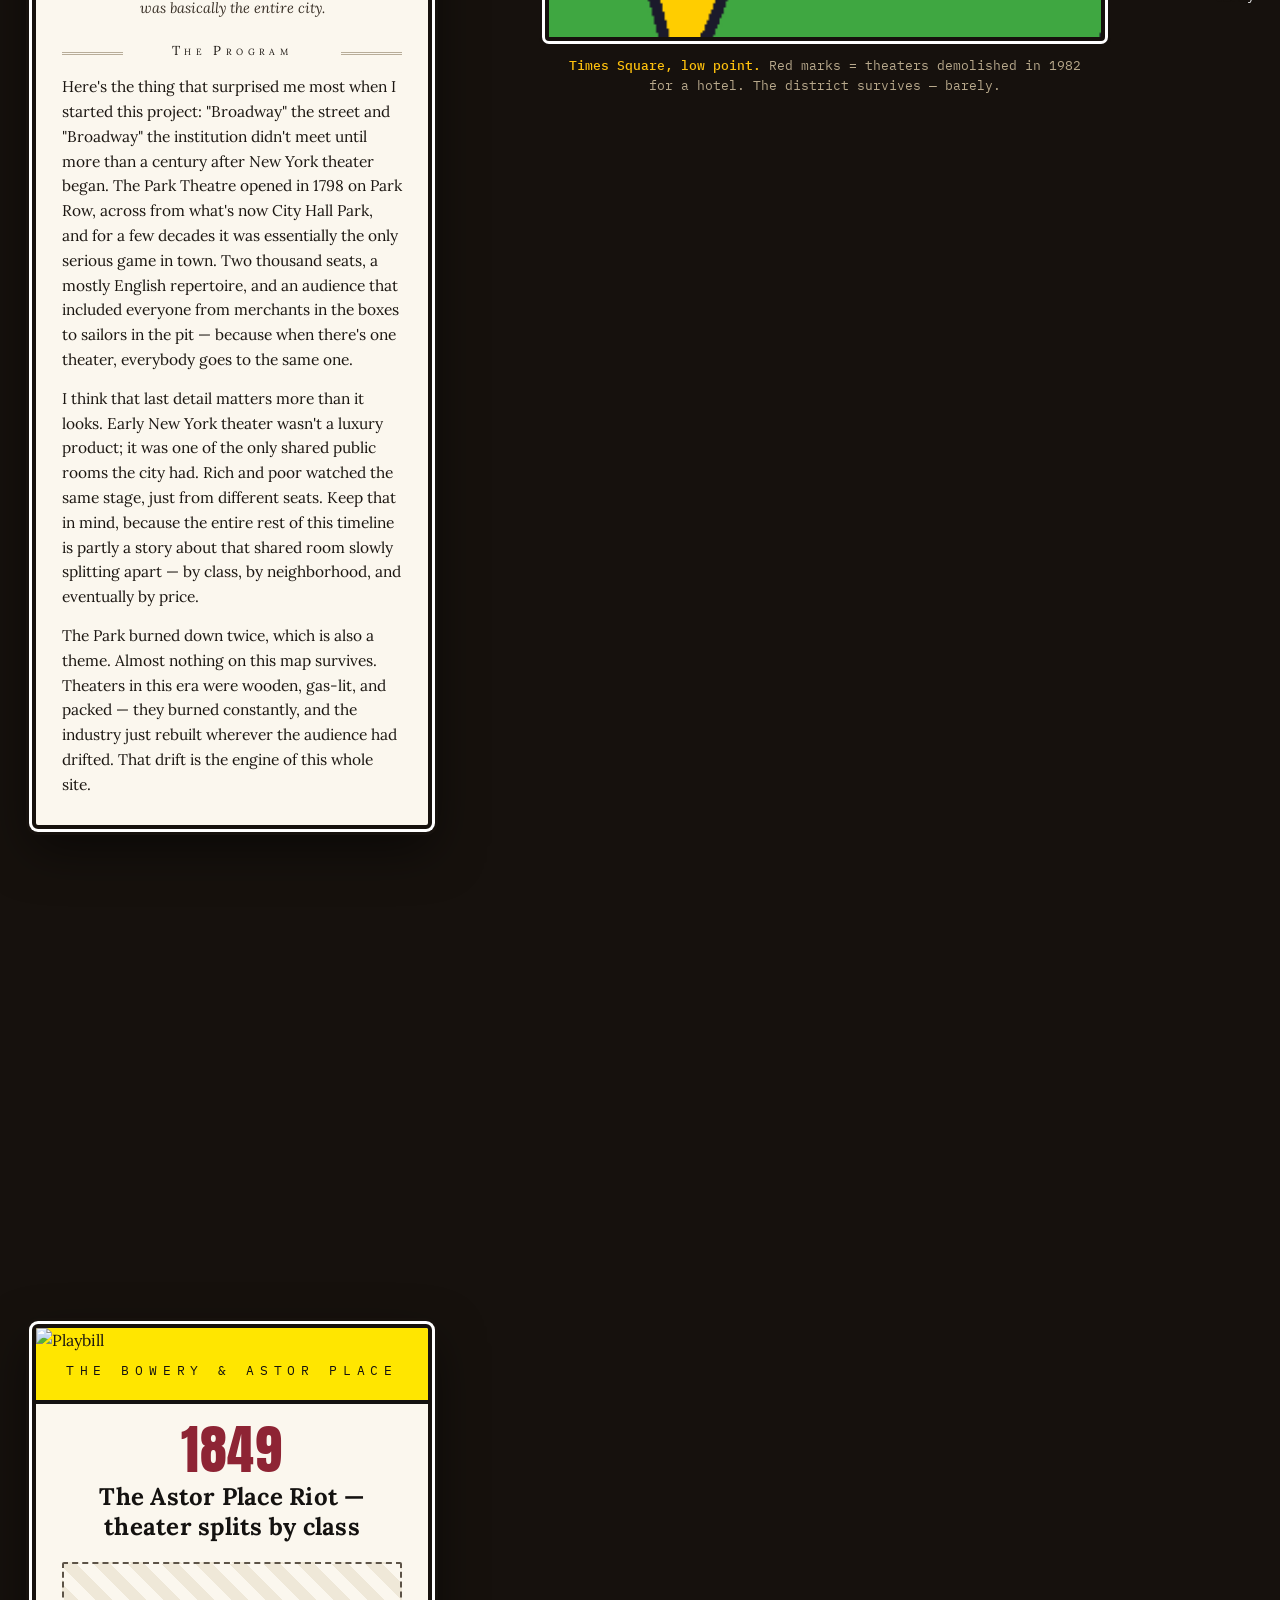
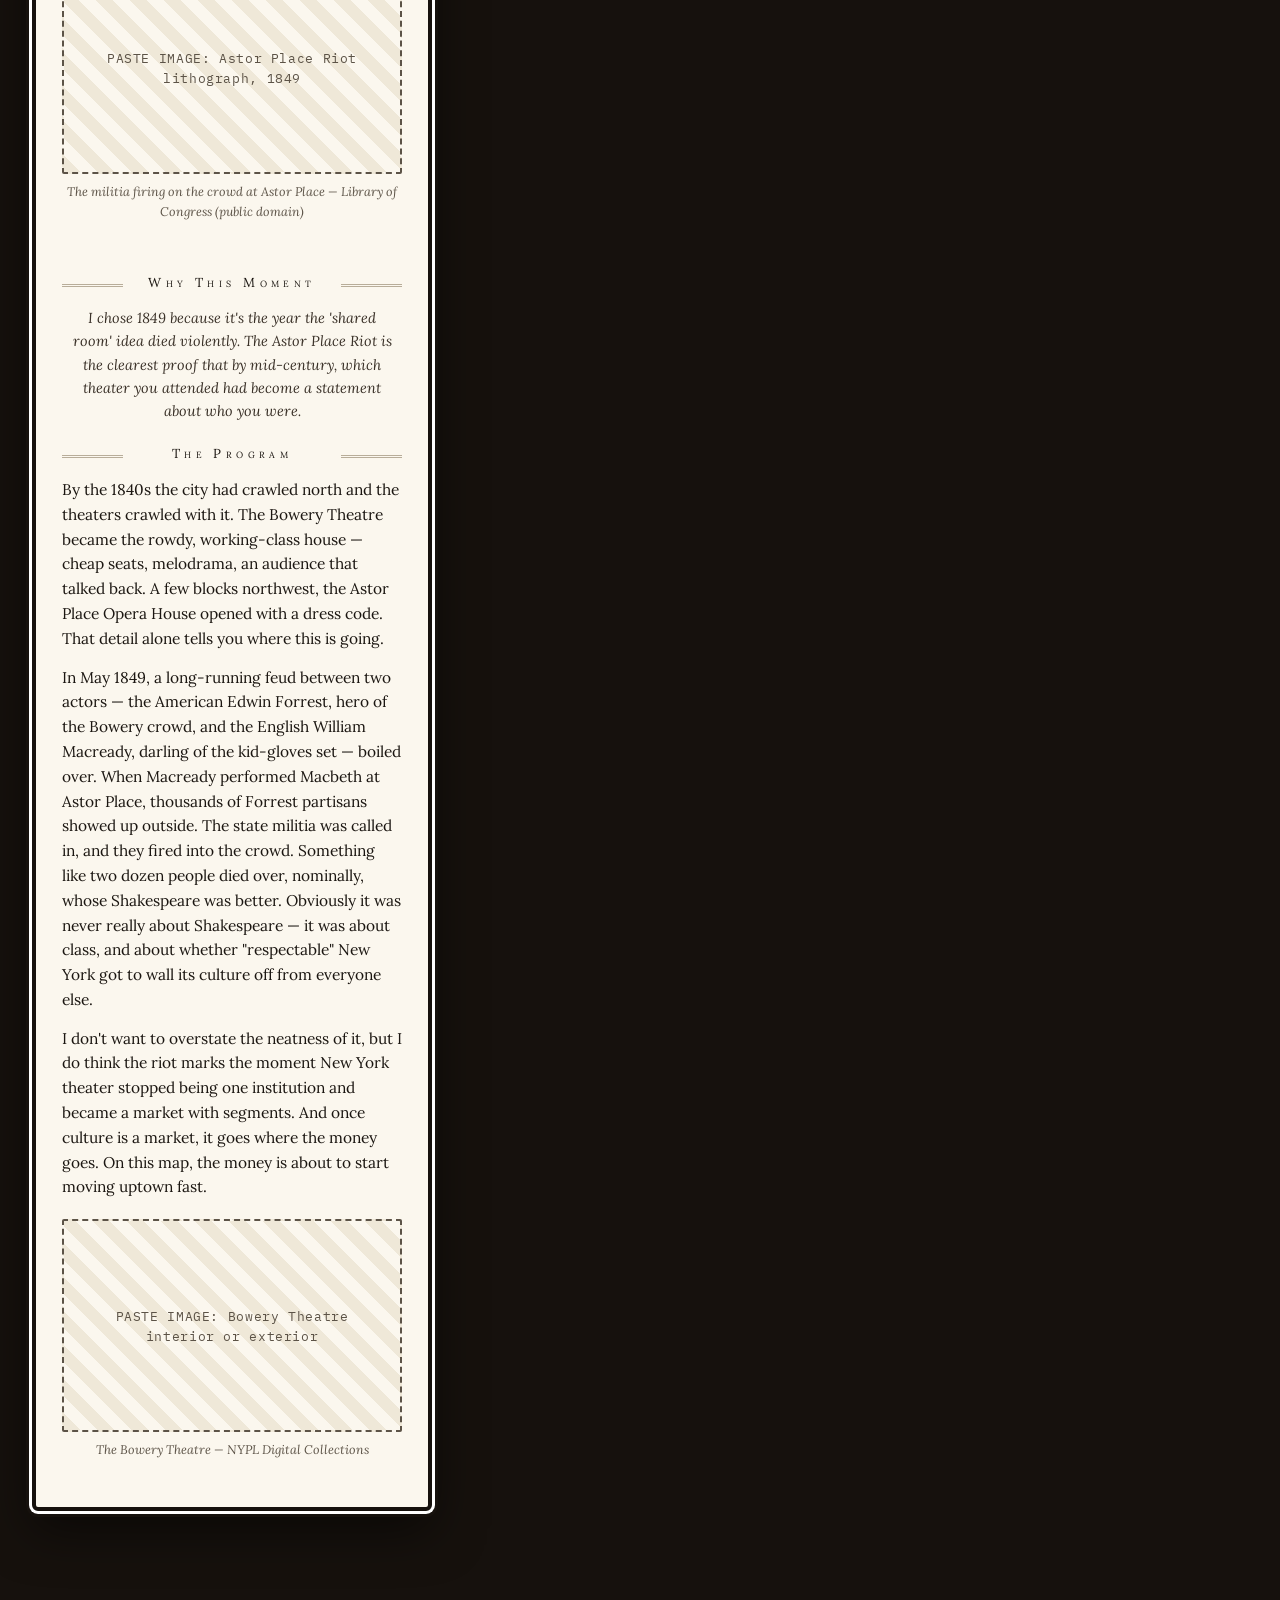
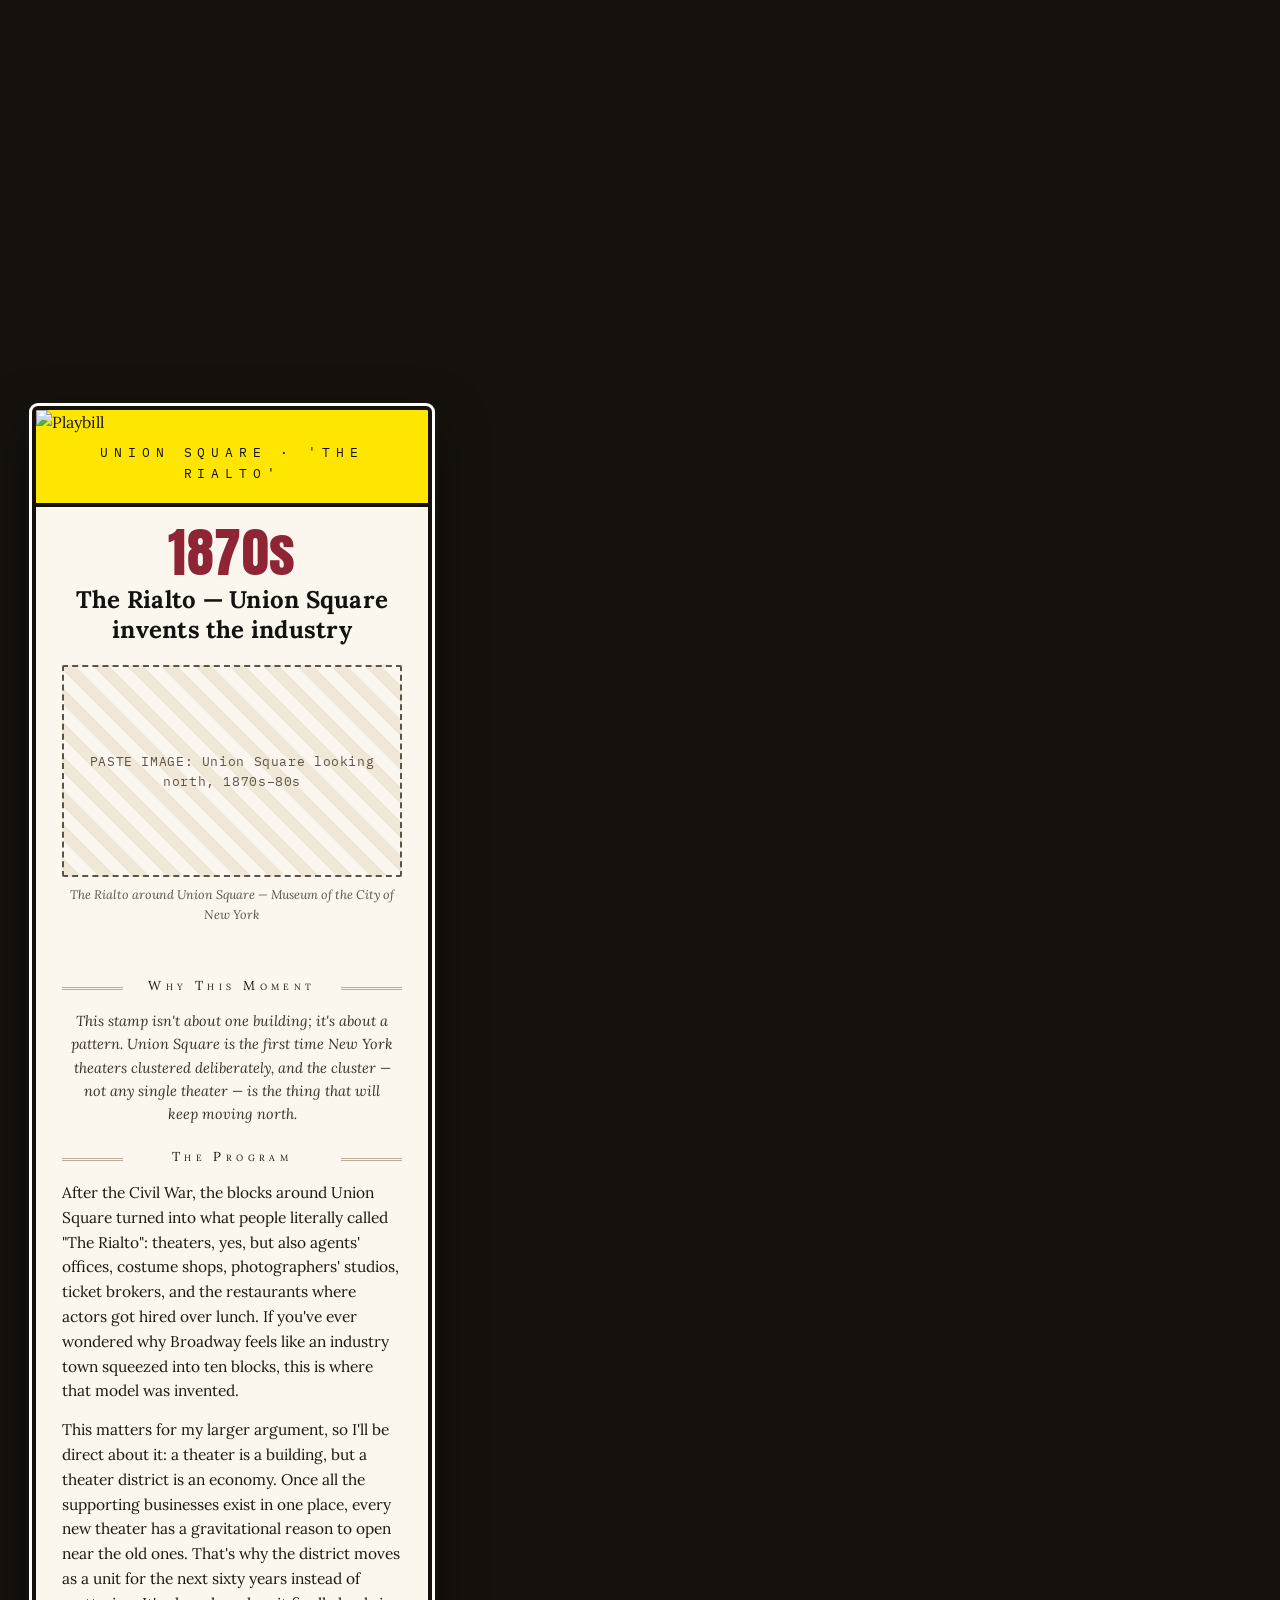
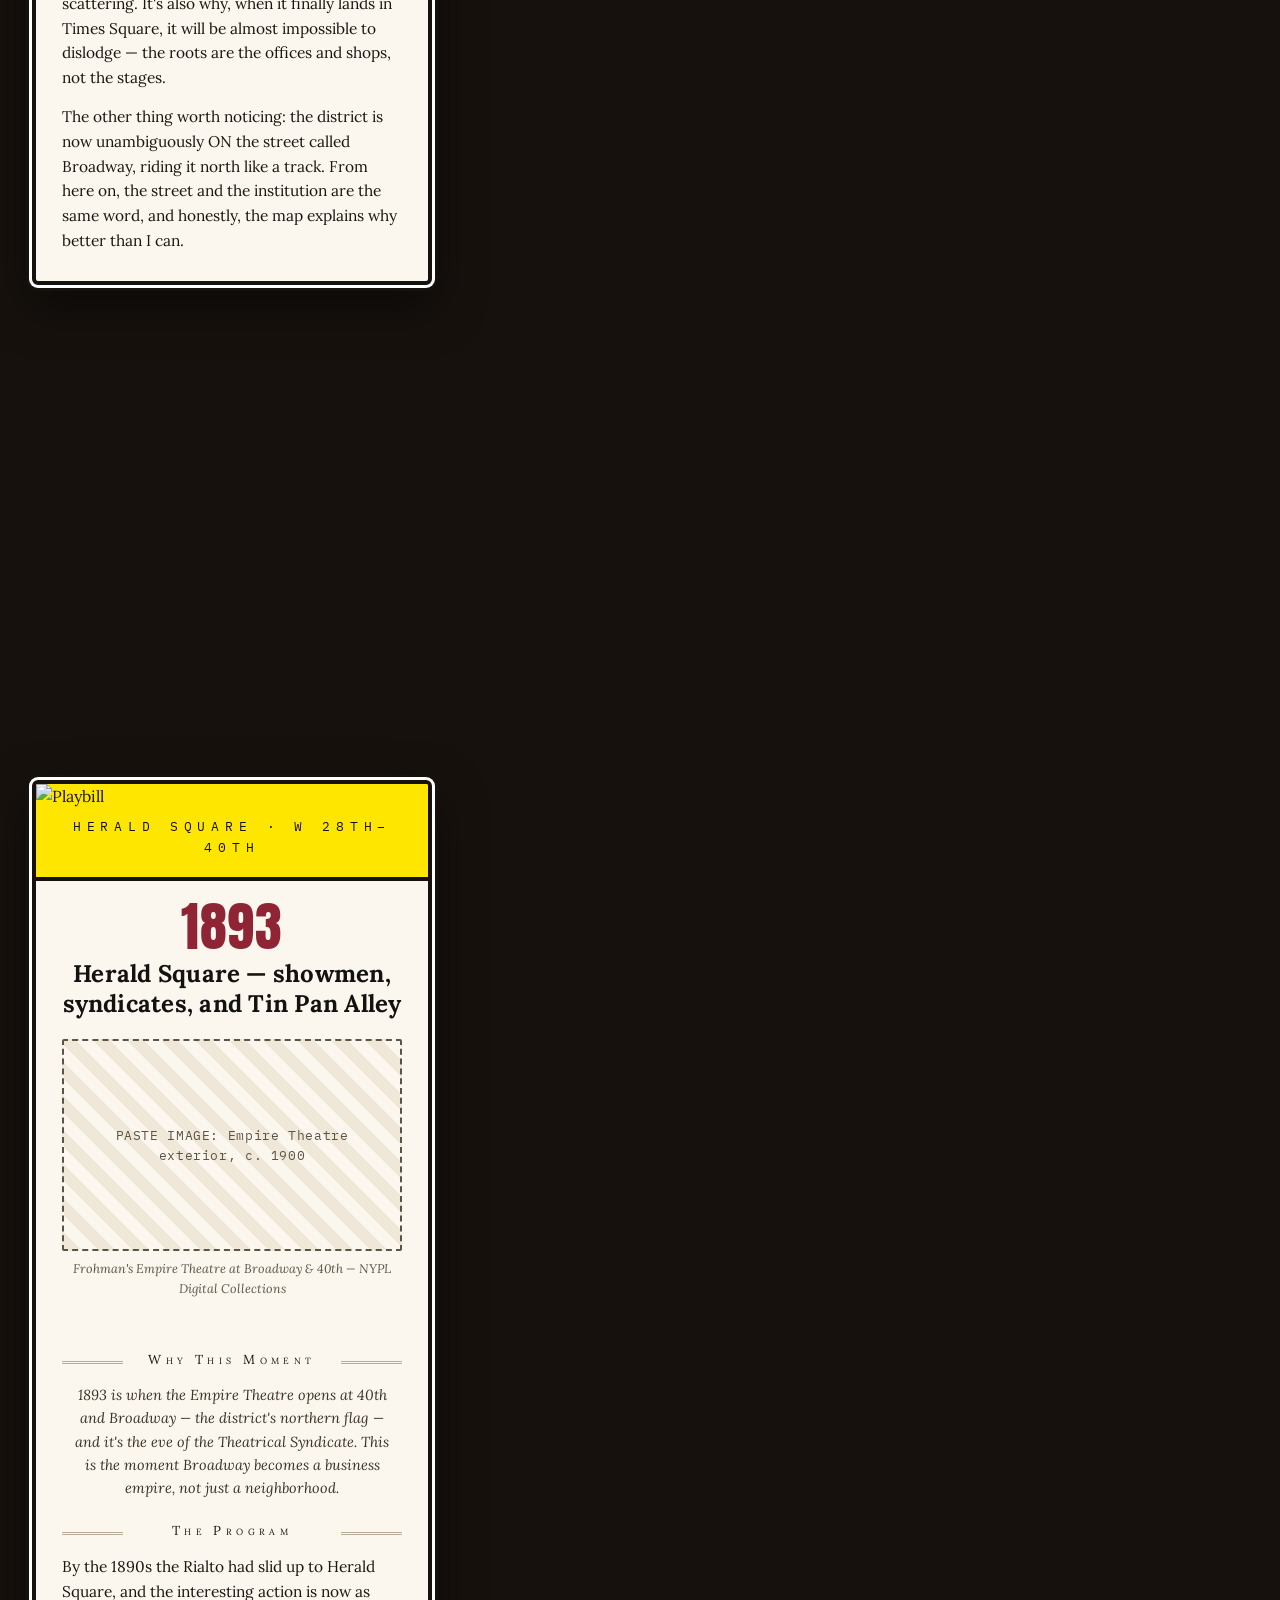
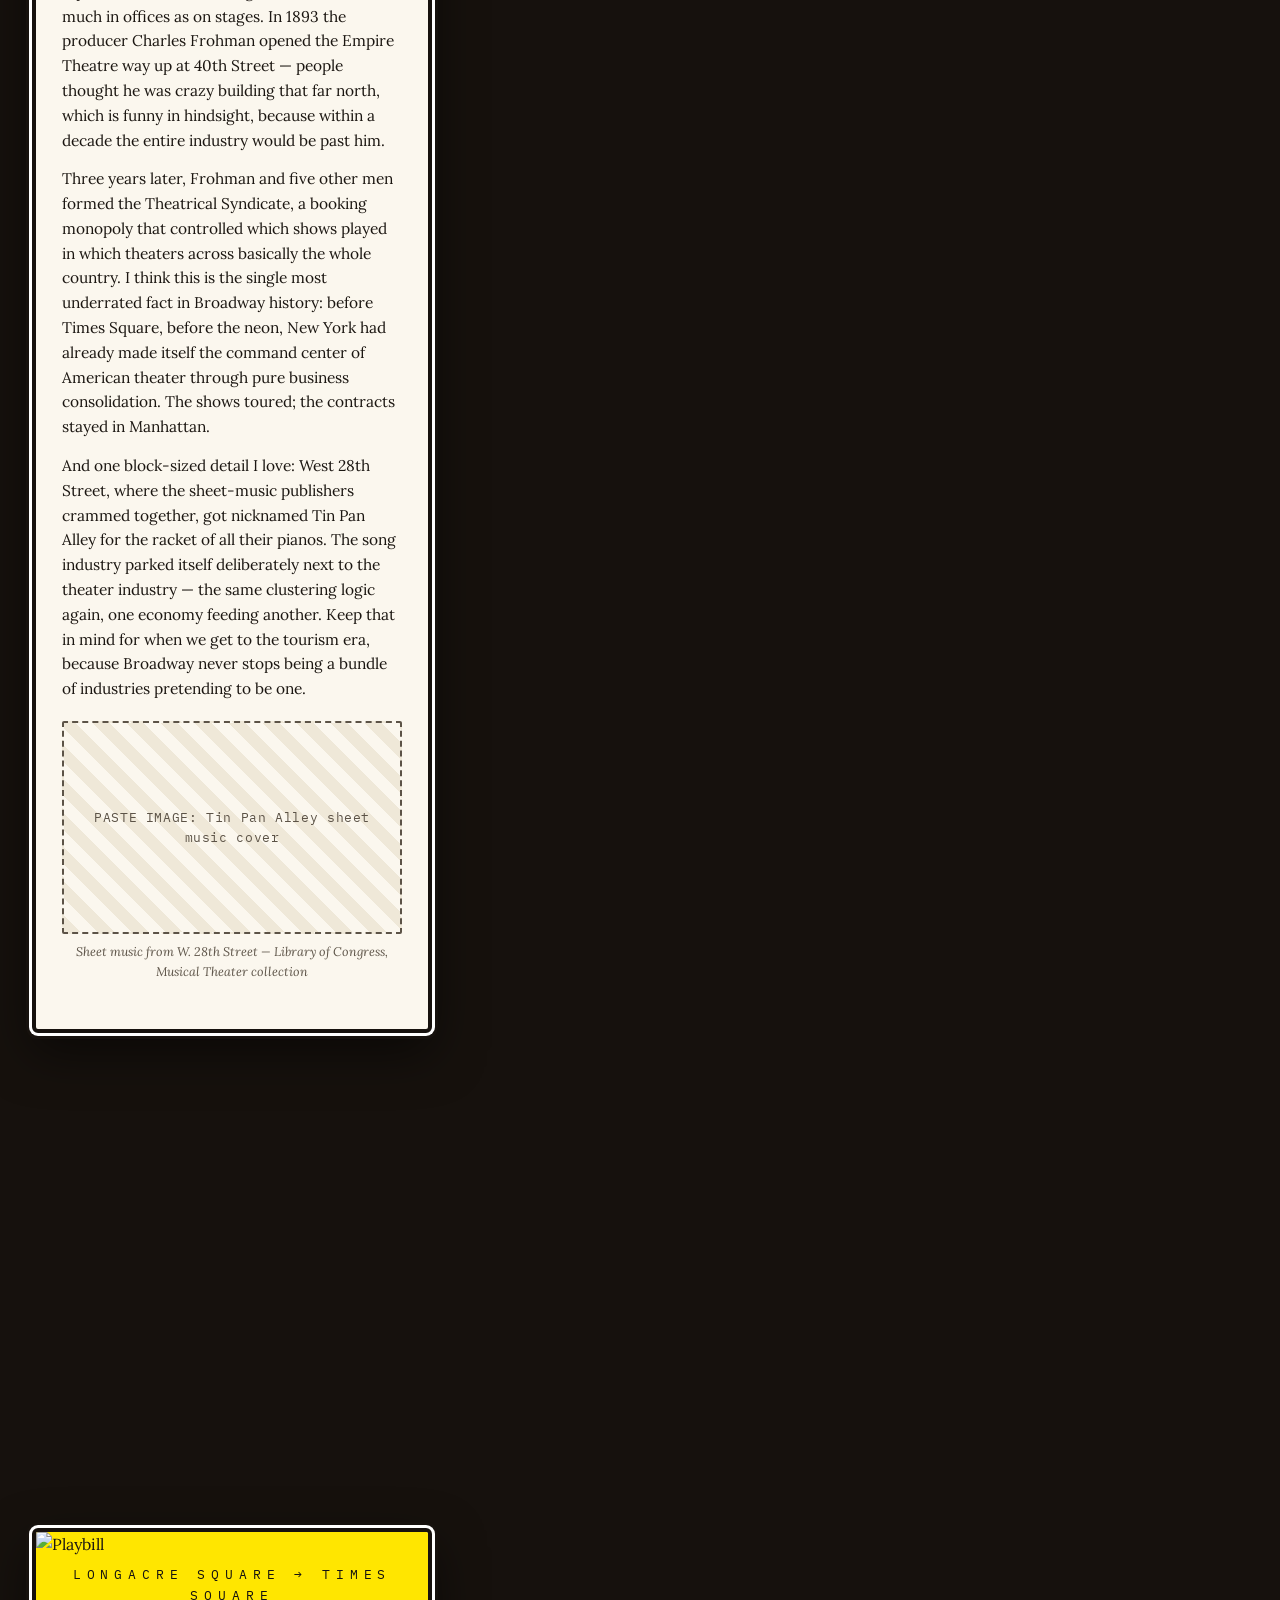
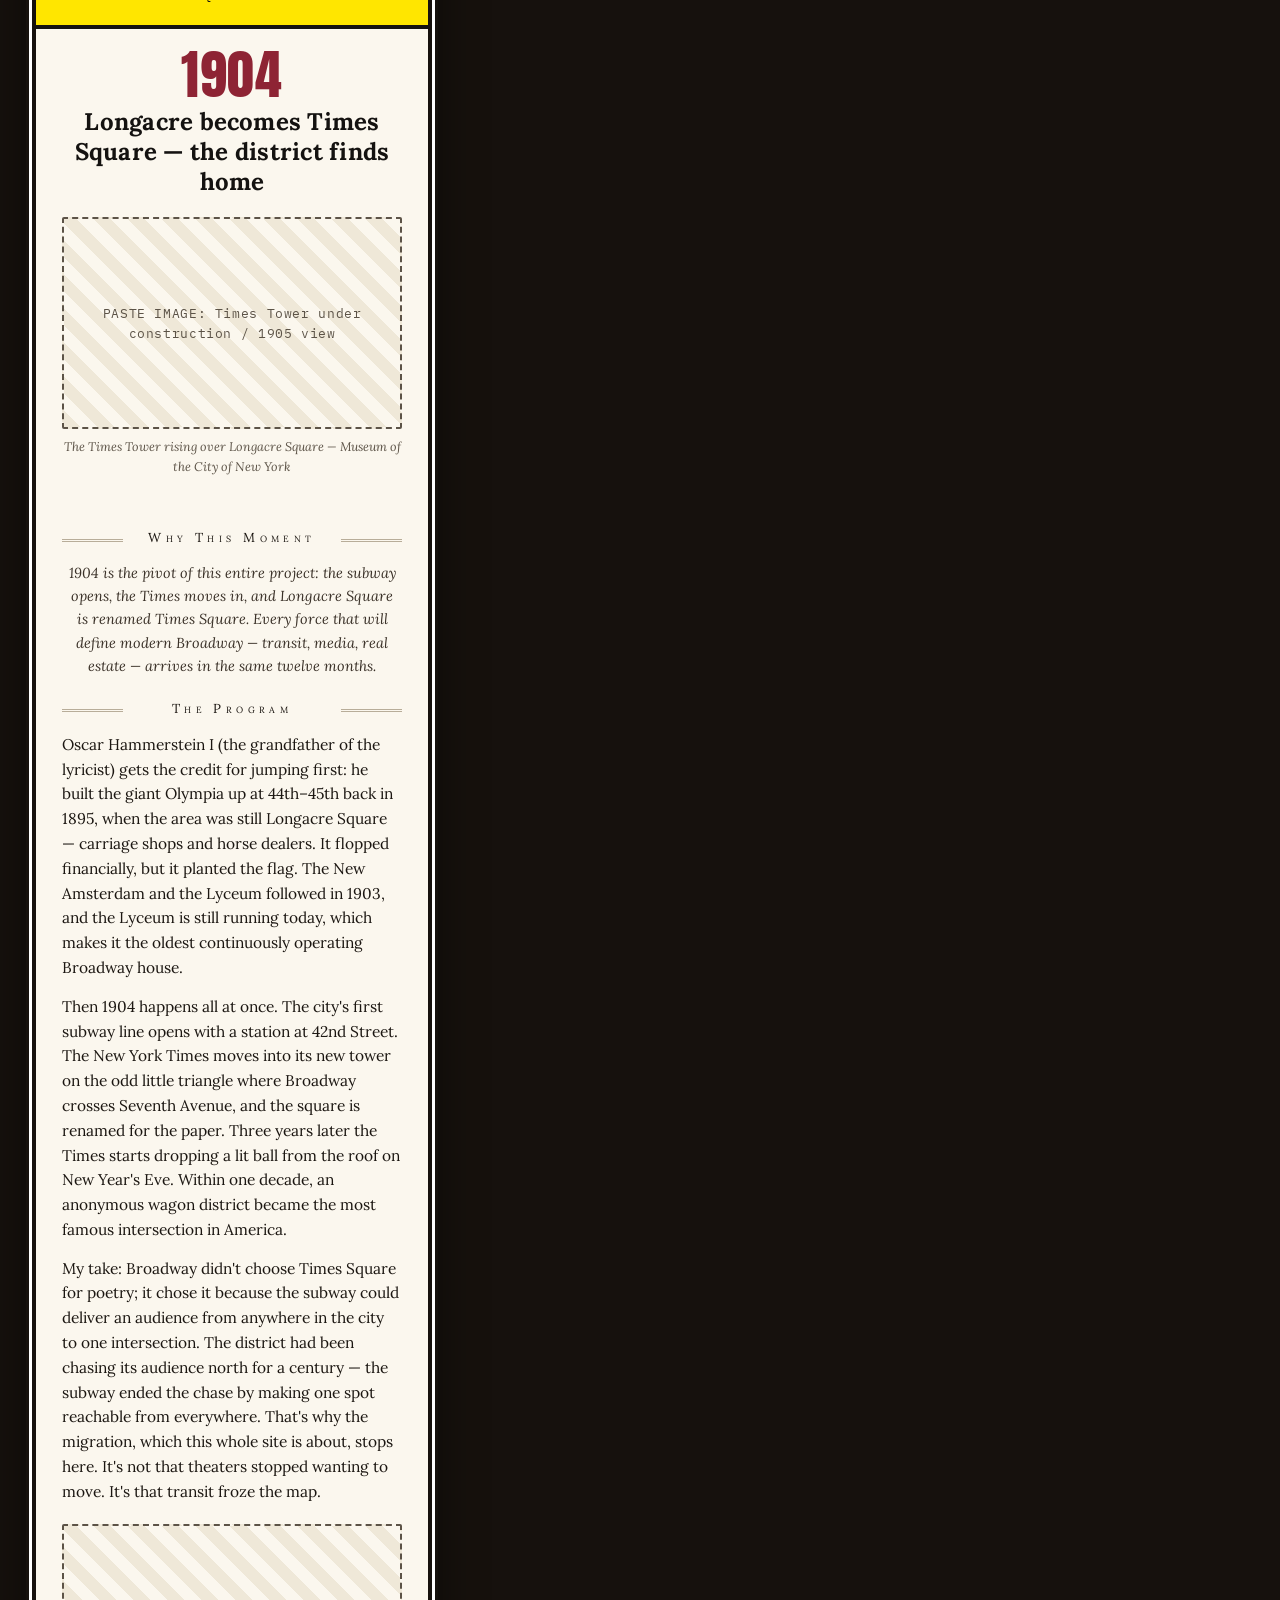
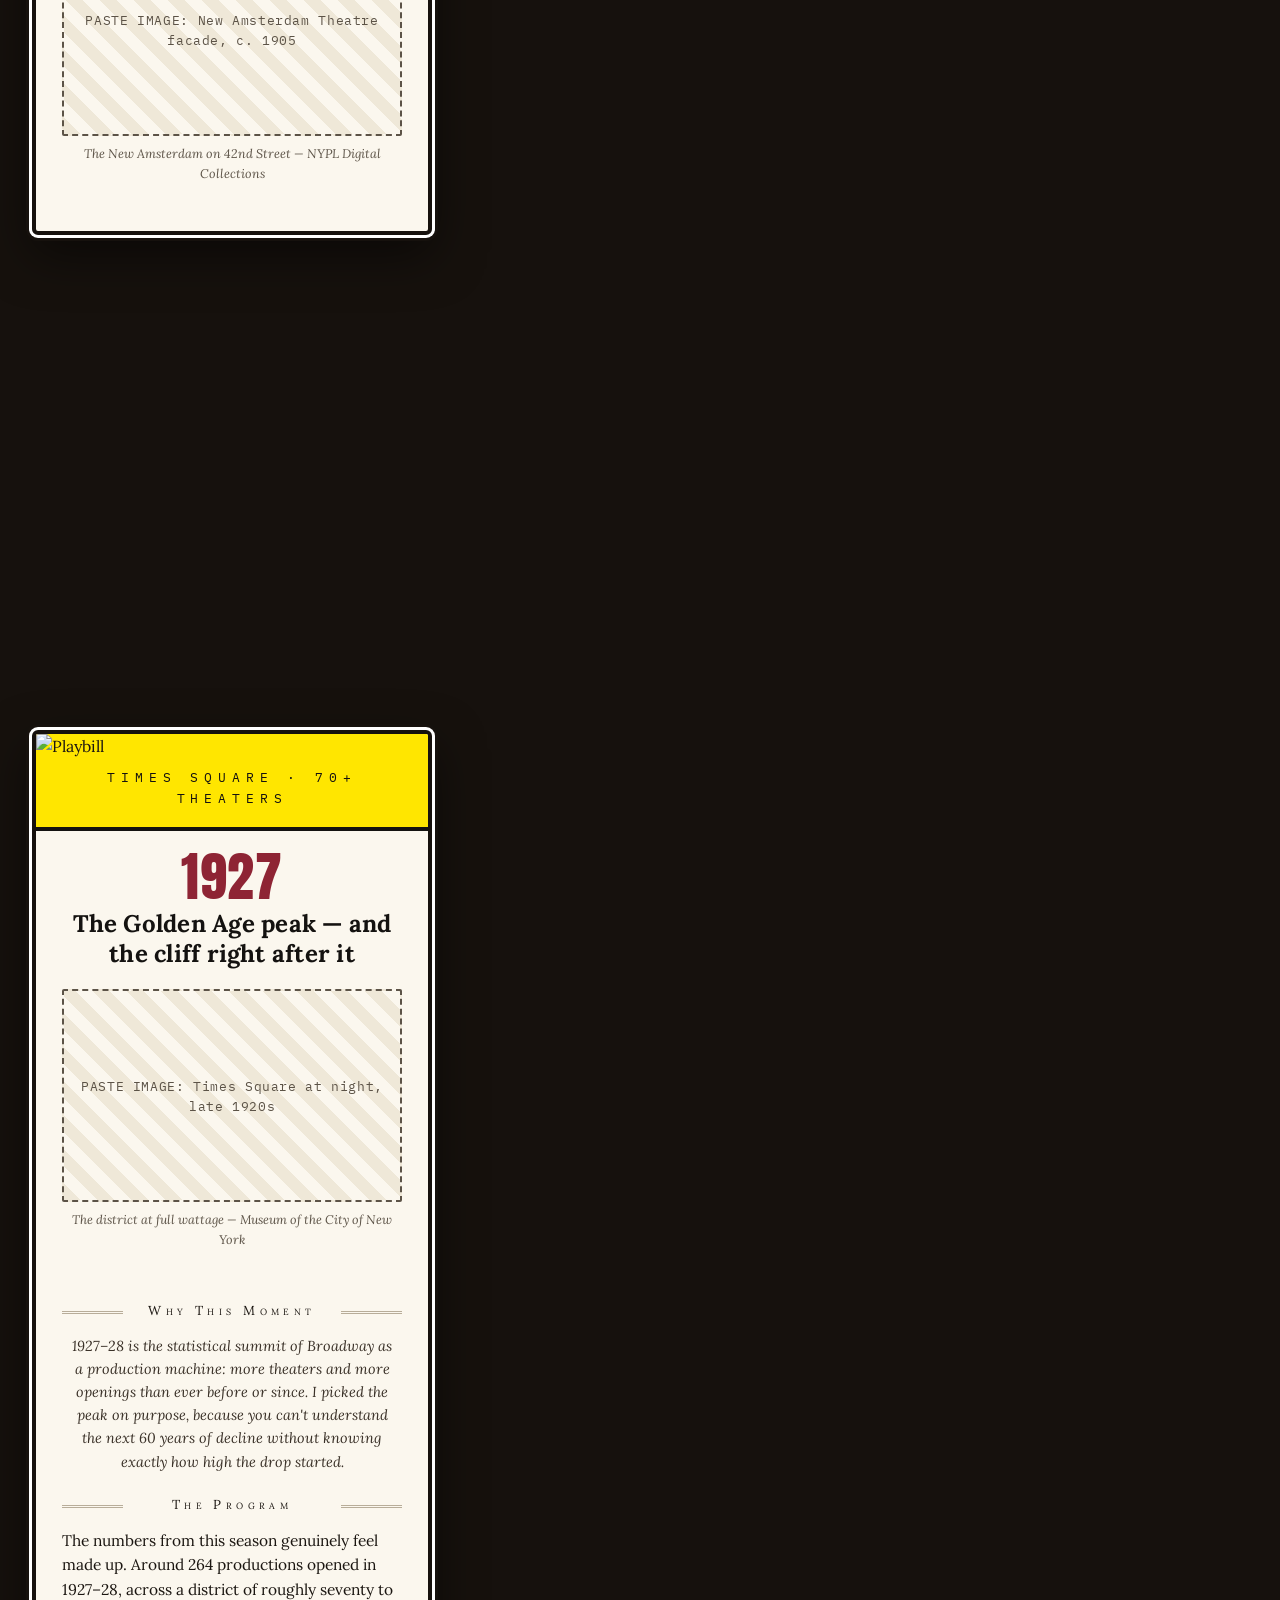
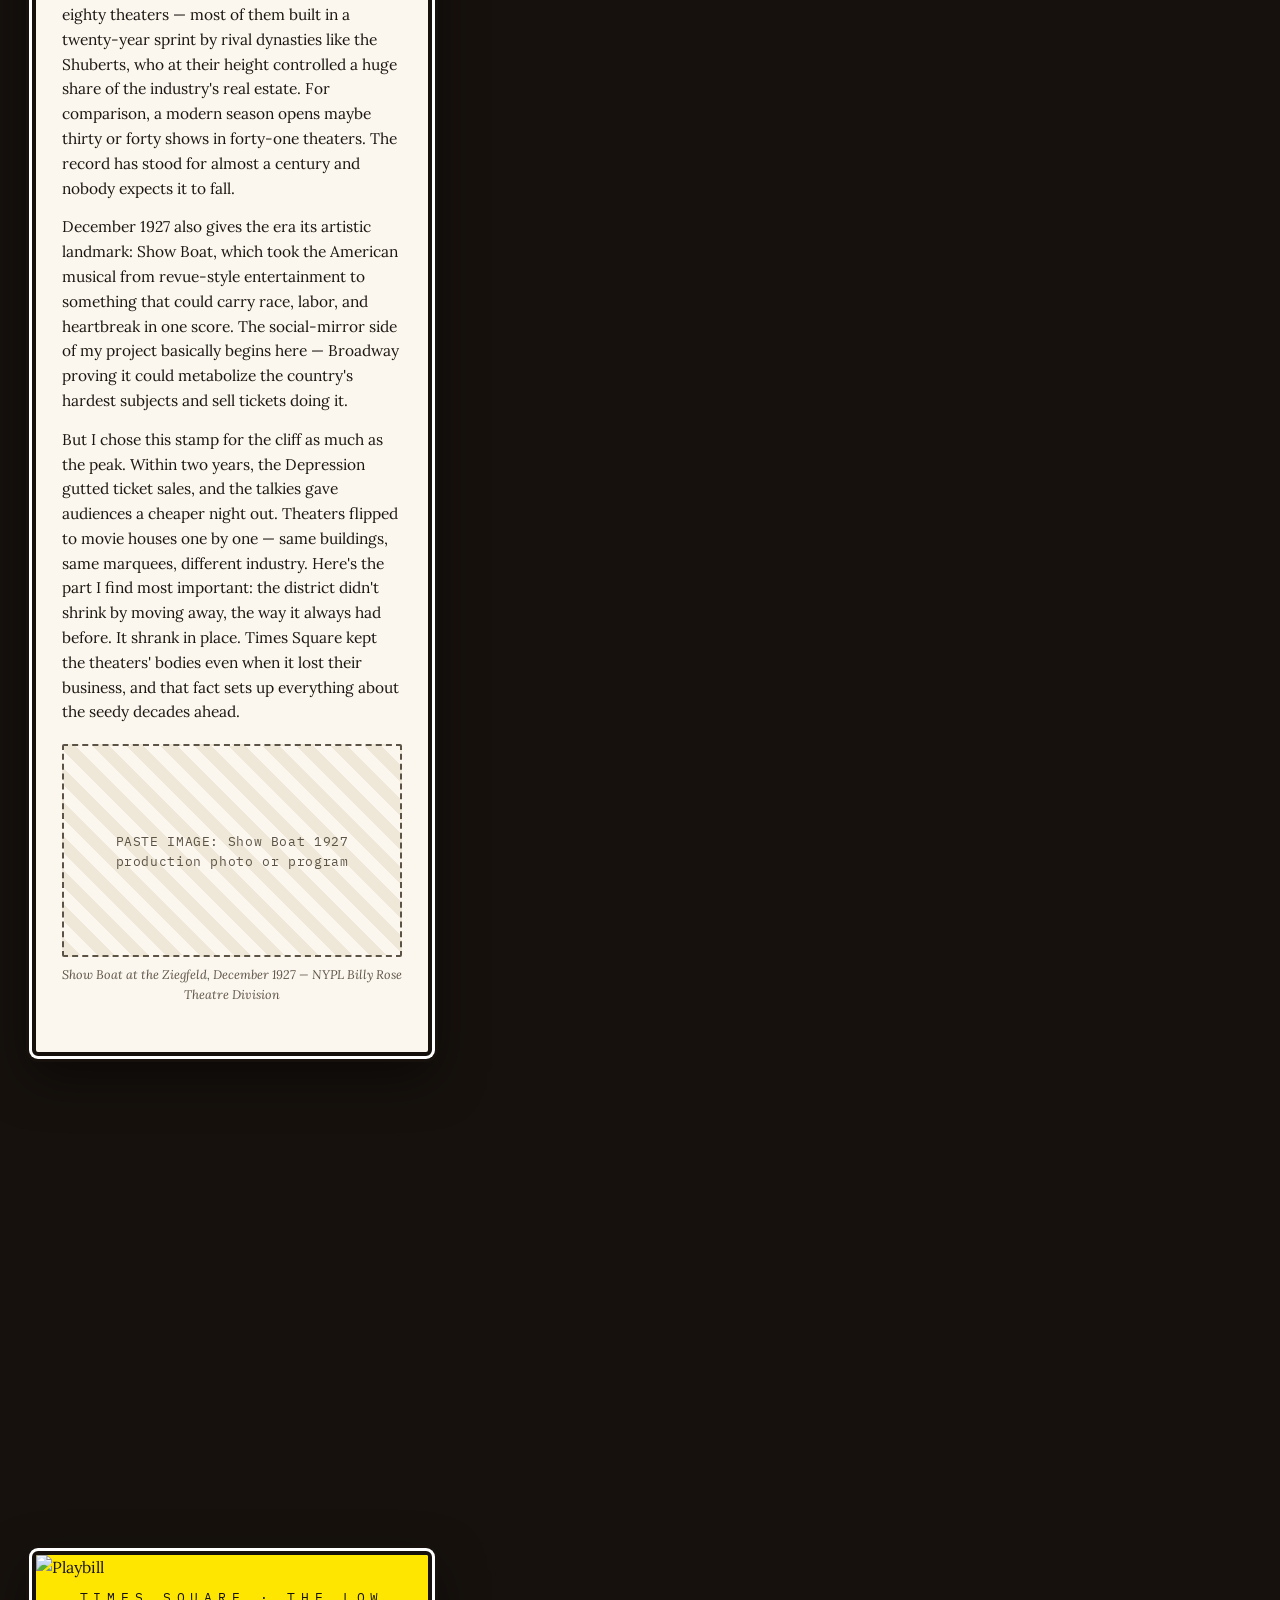
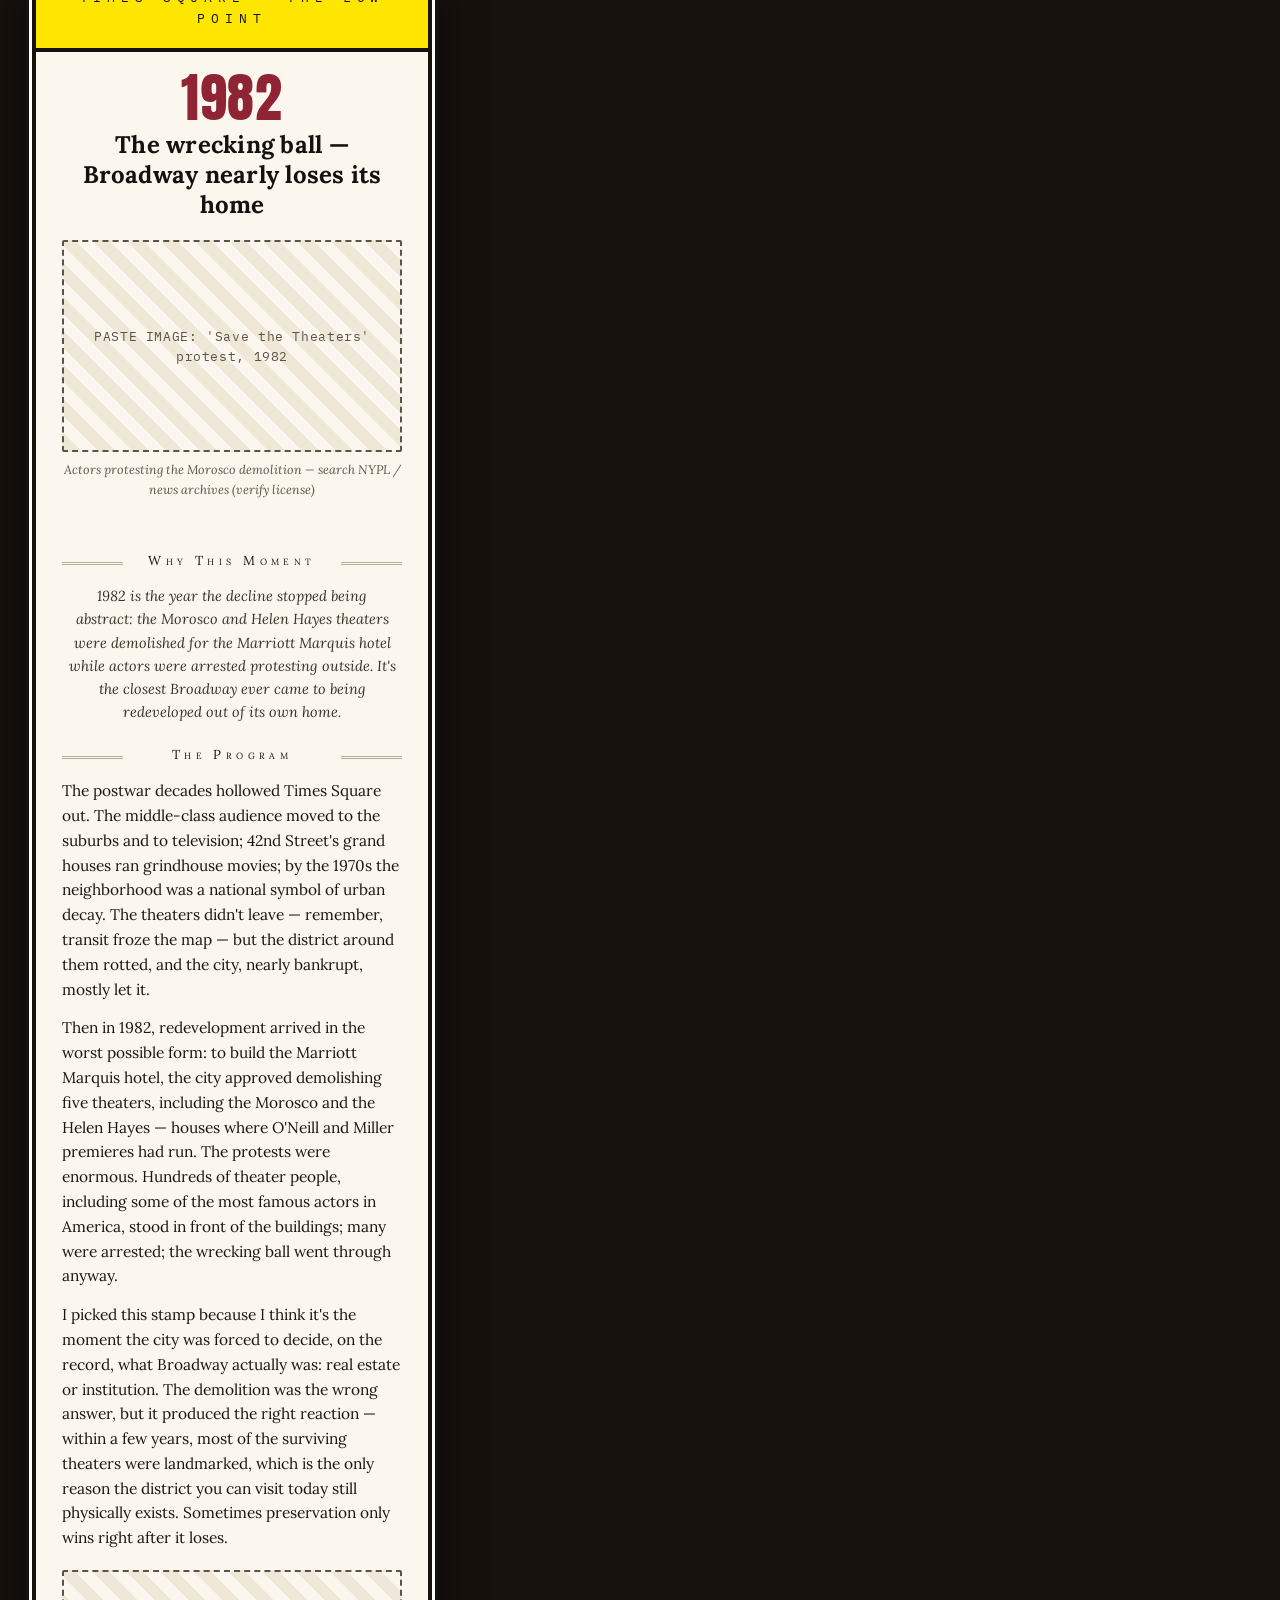
==== commit 8701b576: "yea" ====
--- a/broadway-site/index.html
+++ b/broadway-site/index.html
@@ -32,7 +32,7 @@
         <!-- Your hand-drawn strip map goes here (set MAP_IMAGE.src in js/data.js) -->
         <img class="strip-map" id="strip-map" alt="Hand-drawn map of Manhattan">
         <!-- SVG: placeholder base map + the dot/label overlay -->
-        <svg id="map-svg" viewBox="170 1180 340 300" preserveAspectRatio="xMidYMid meet"
+        <svg id="map-svg" viewBox="150 640 260 347" preserveAspectRatio="xMidYMid meet"
              aria-label="Stylized map of Manhattan showing theater locations by era"></svg>
       </div>
       <div class="map-caption" id="map-caption"></div>
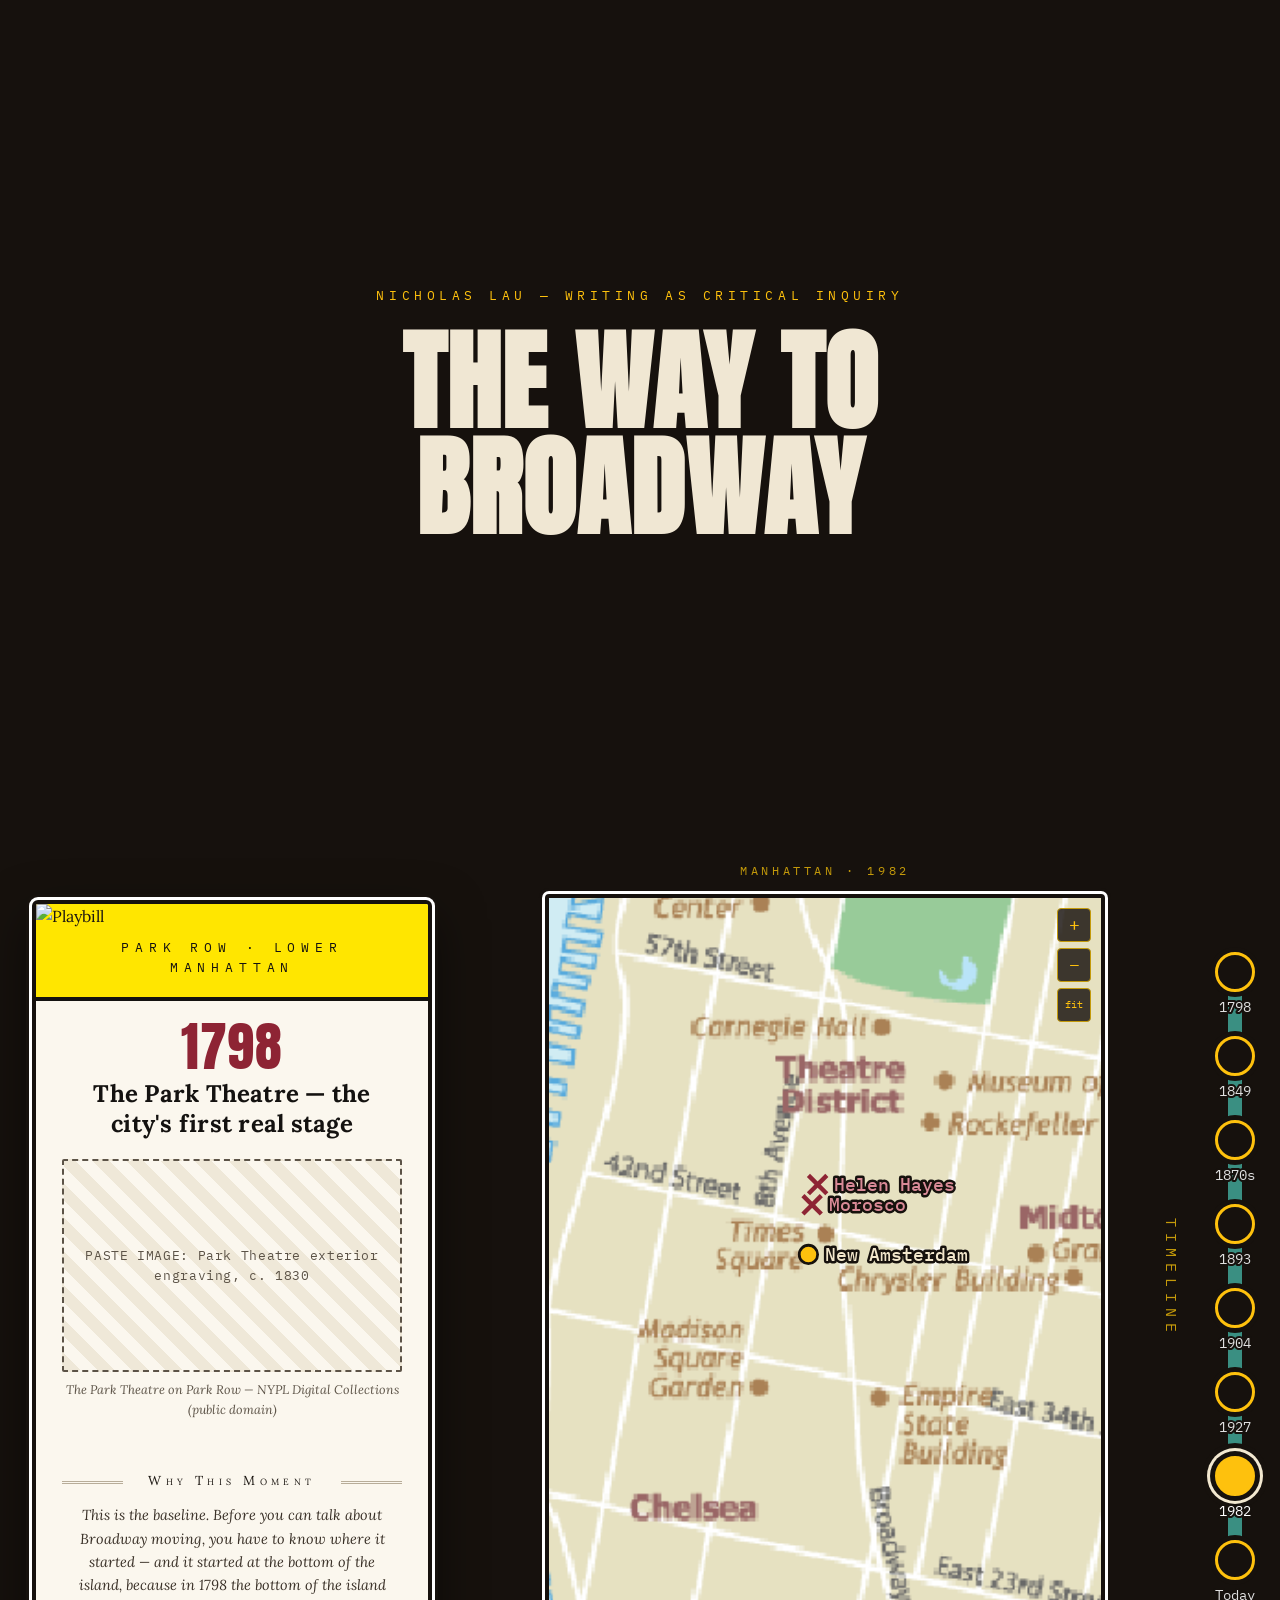
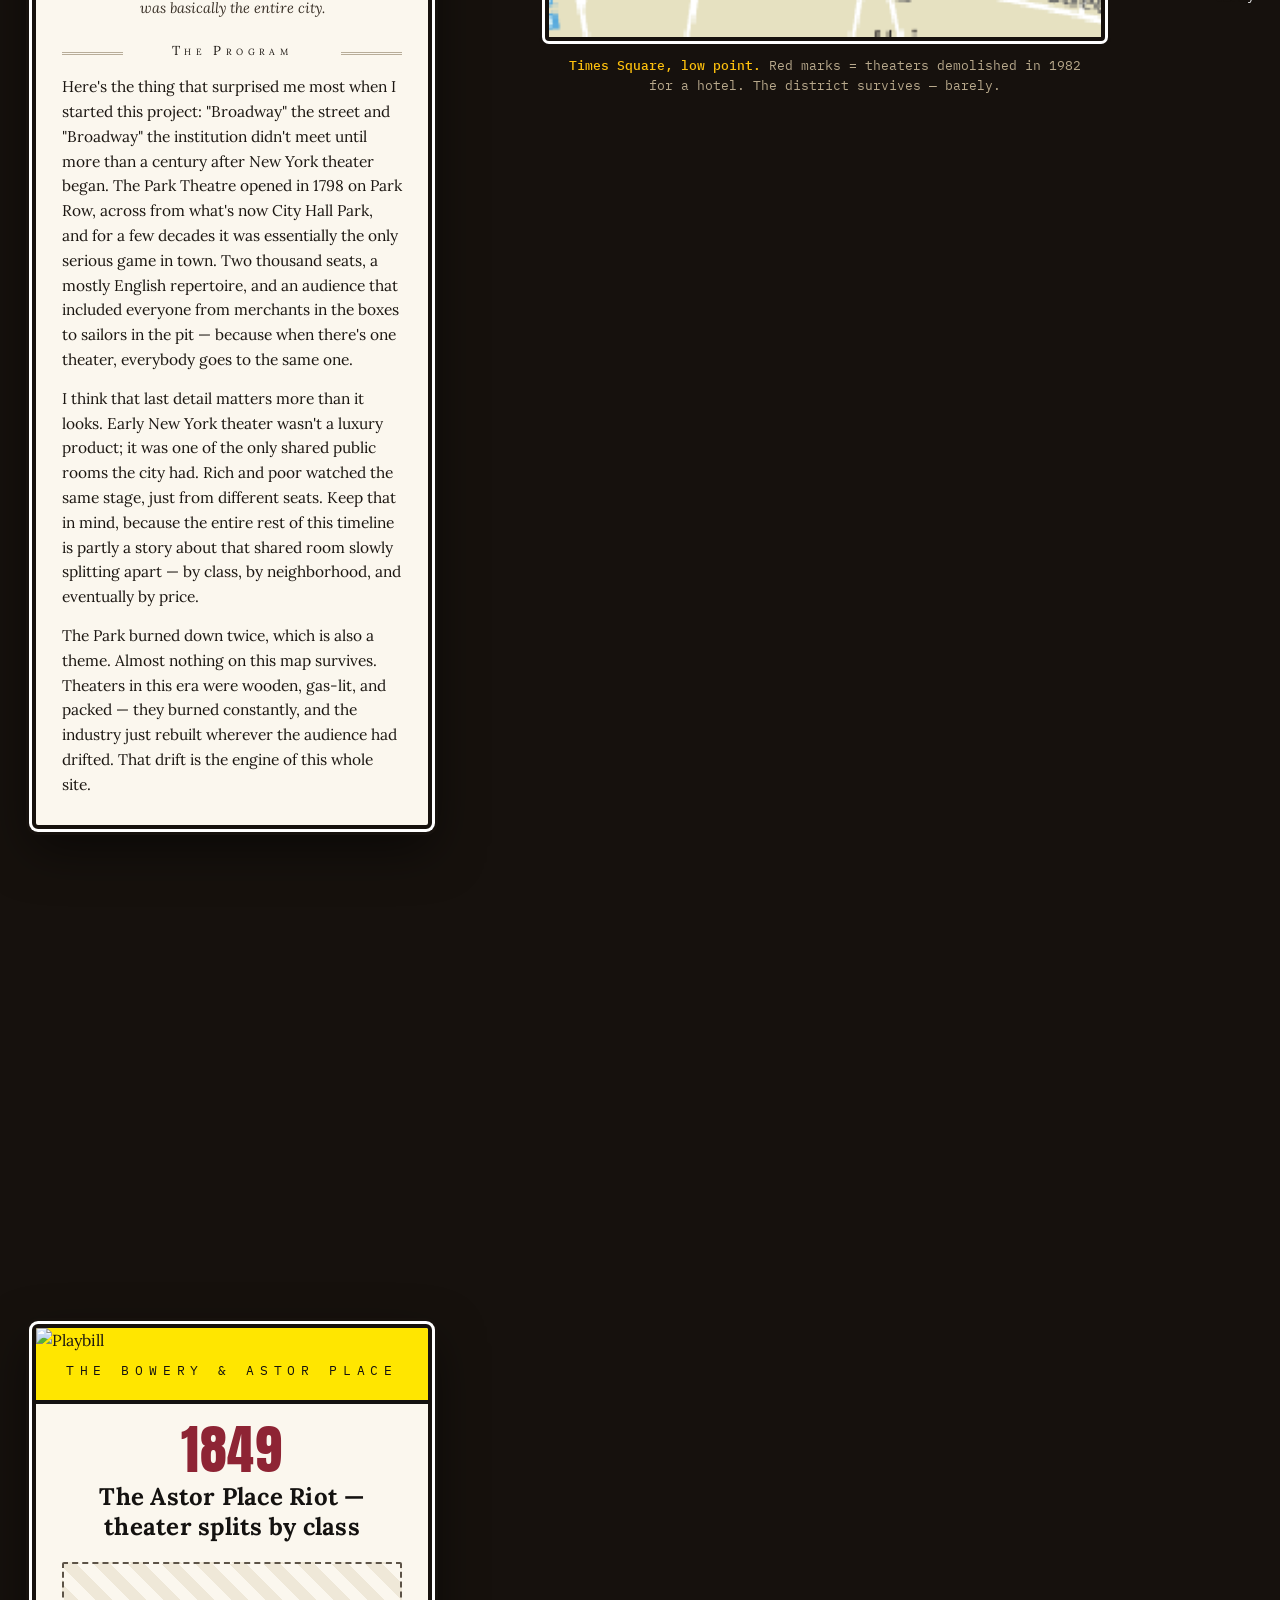
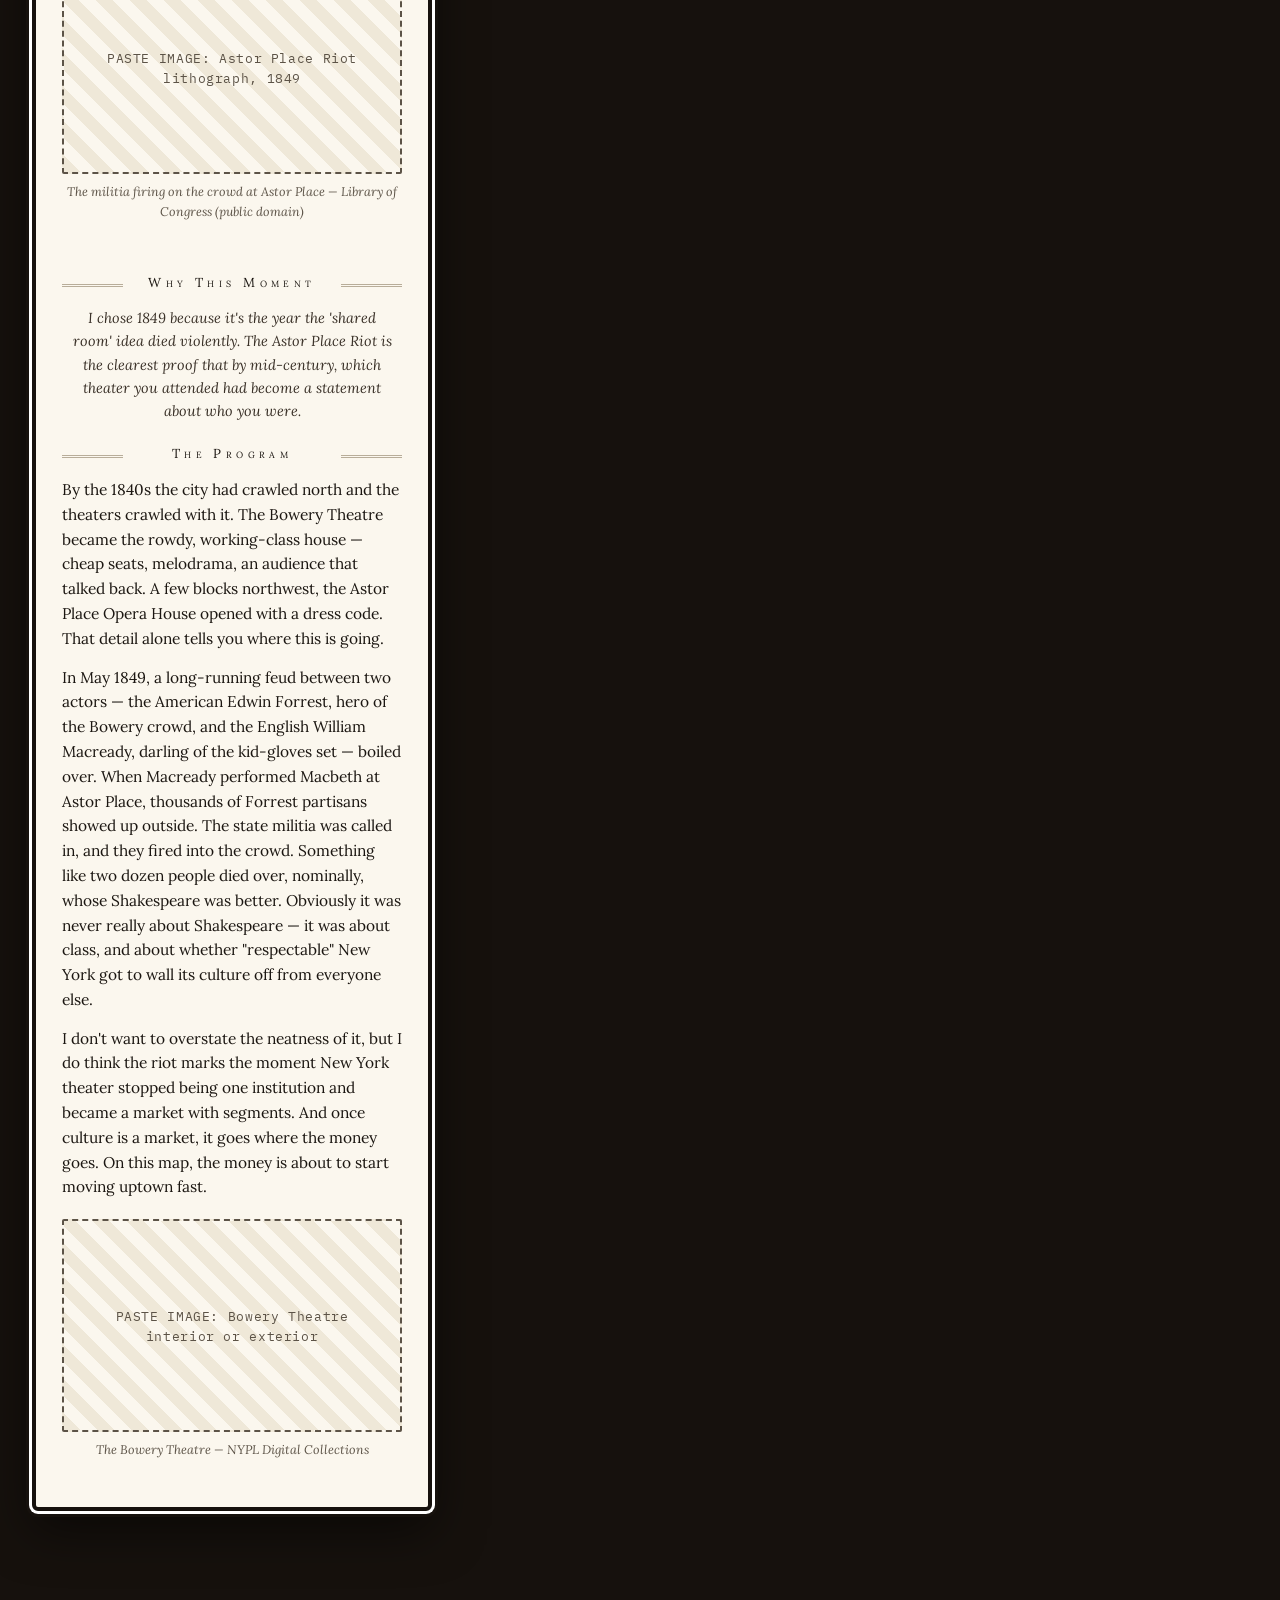
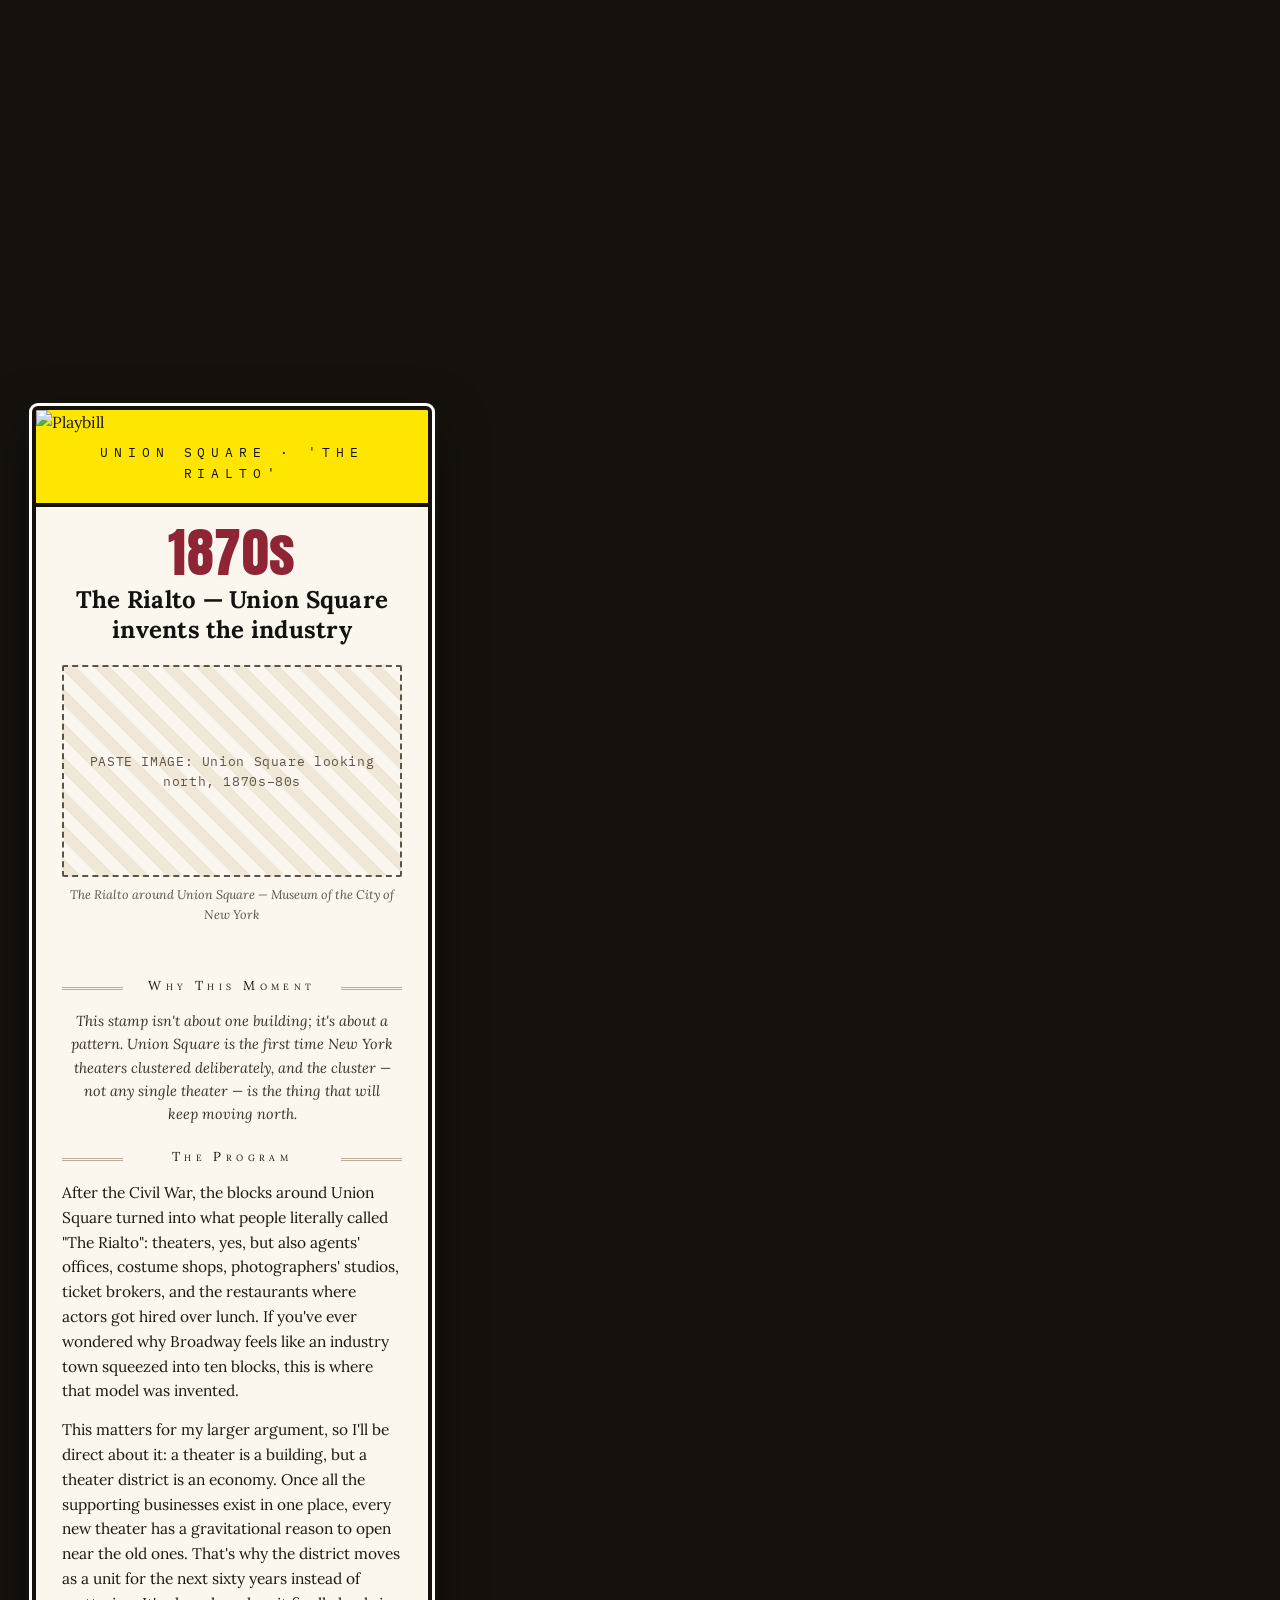
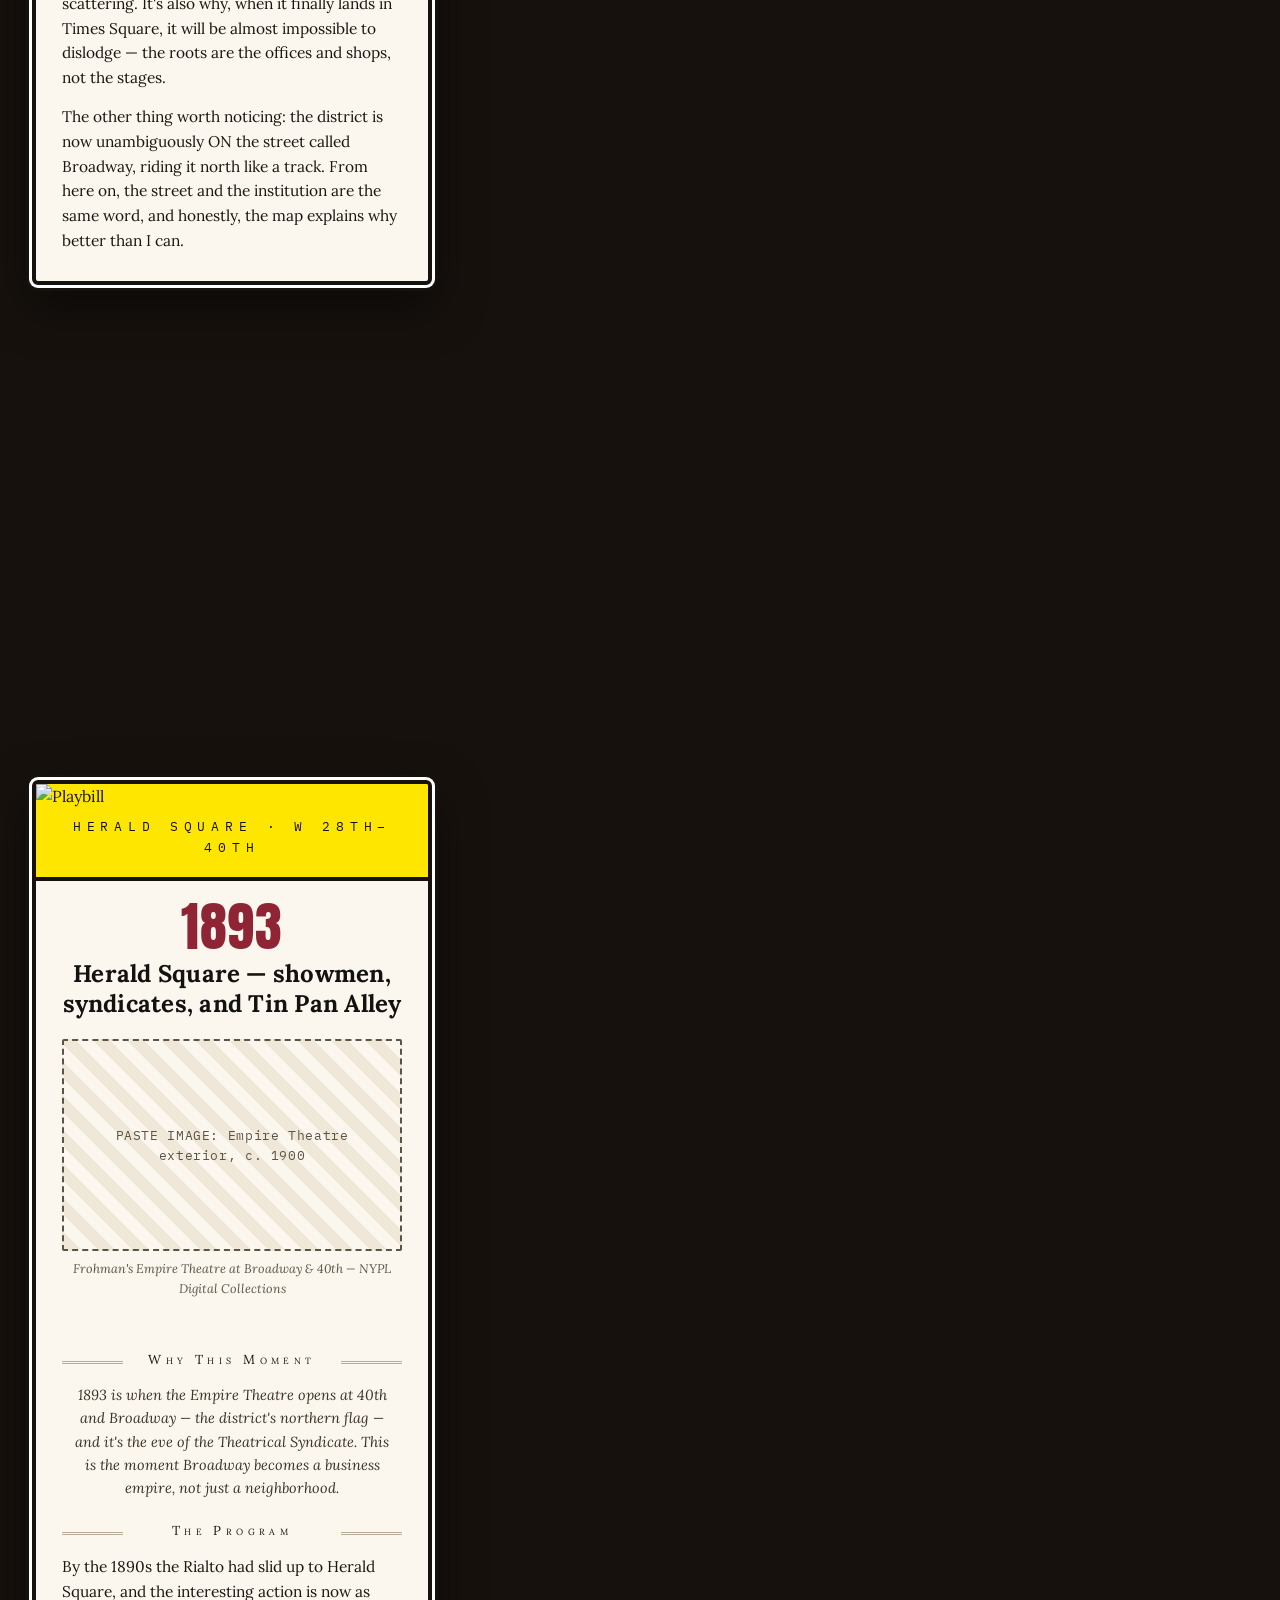
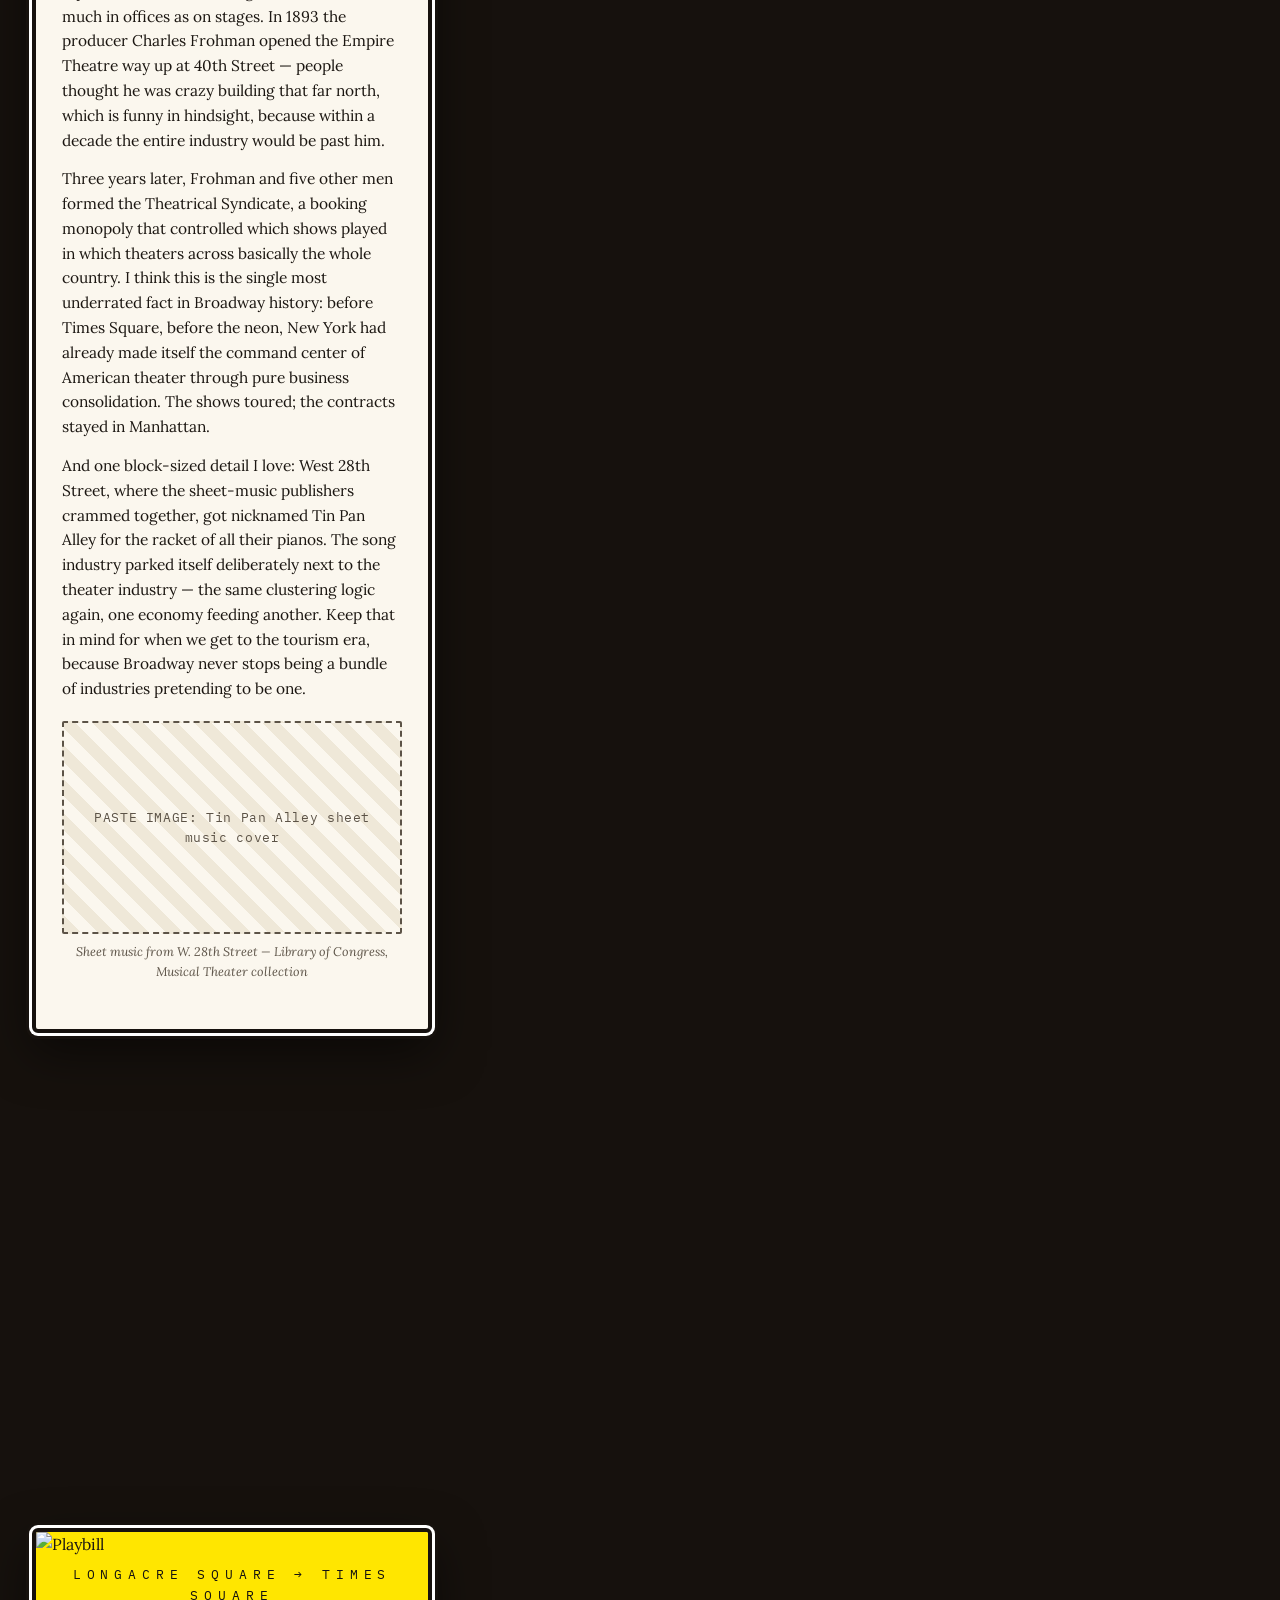
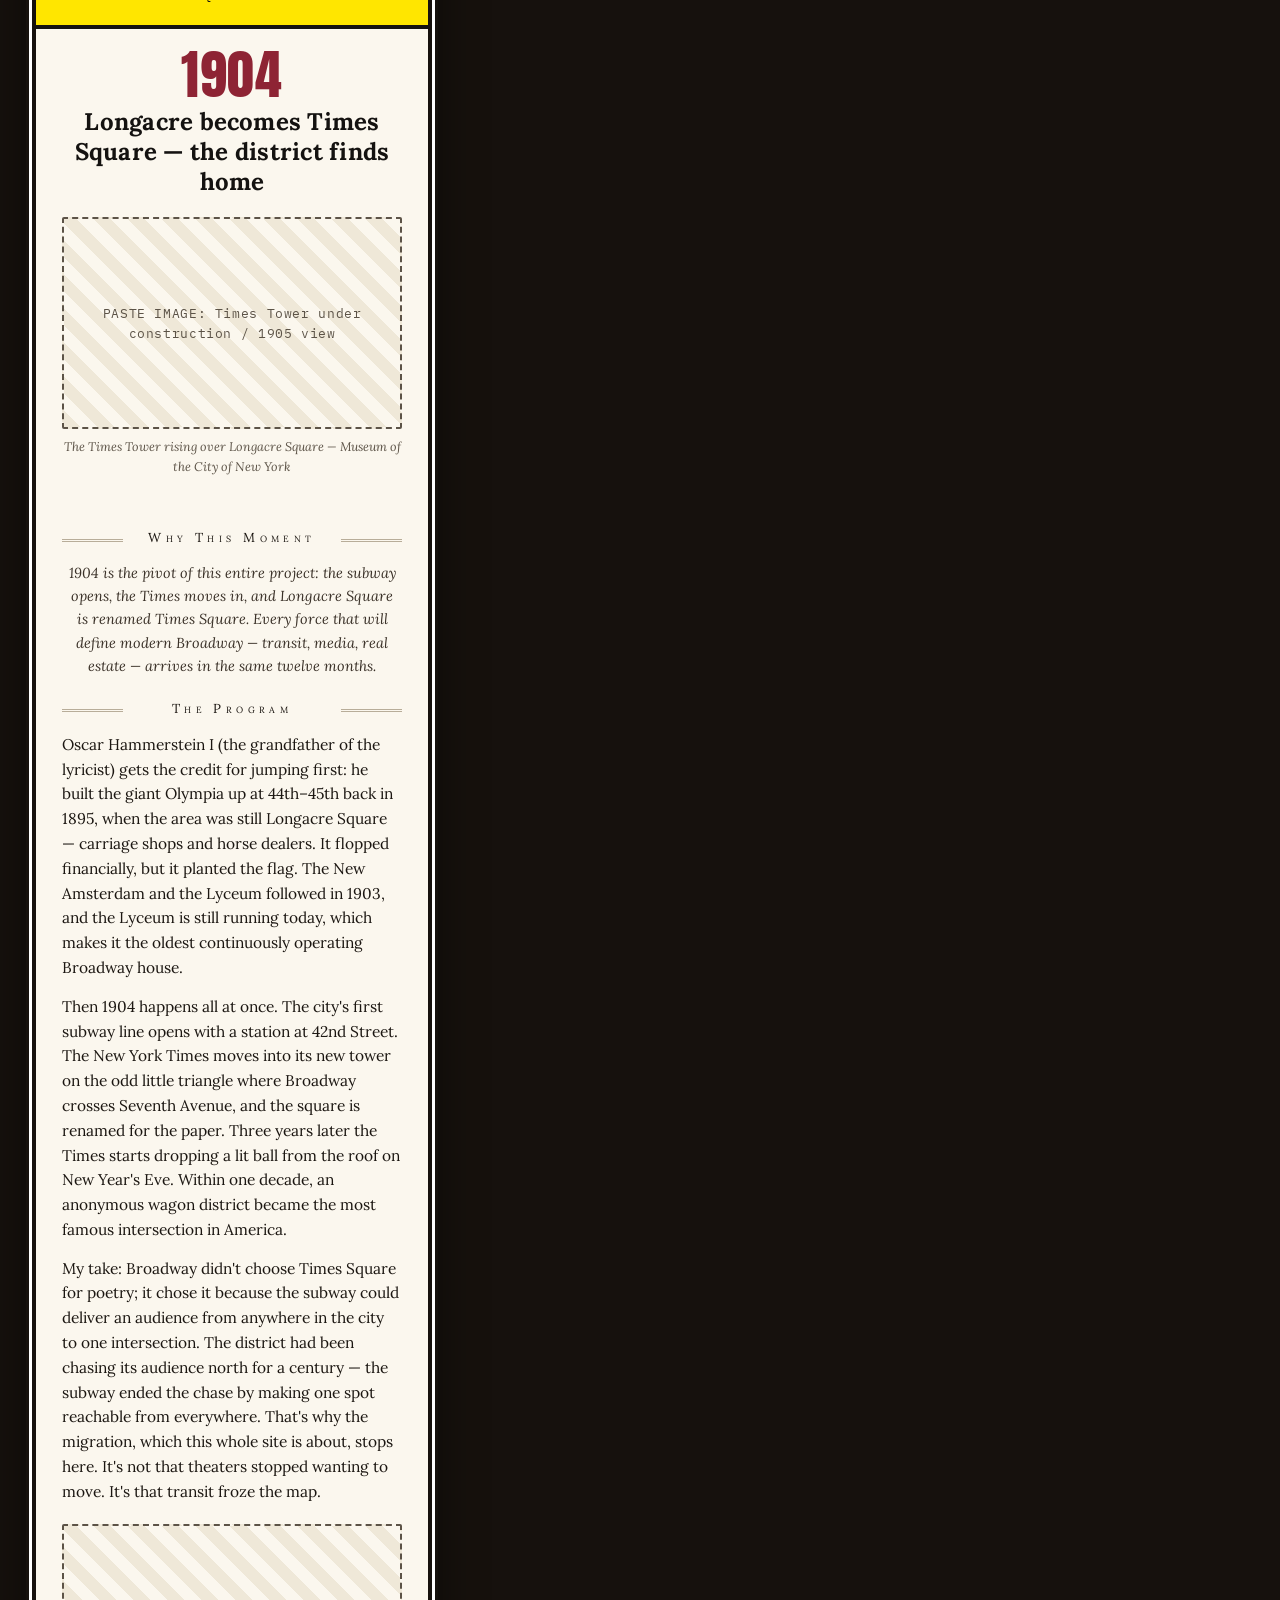
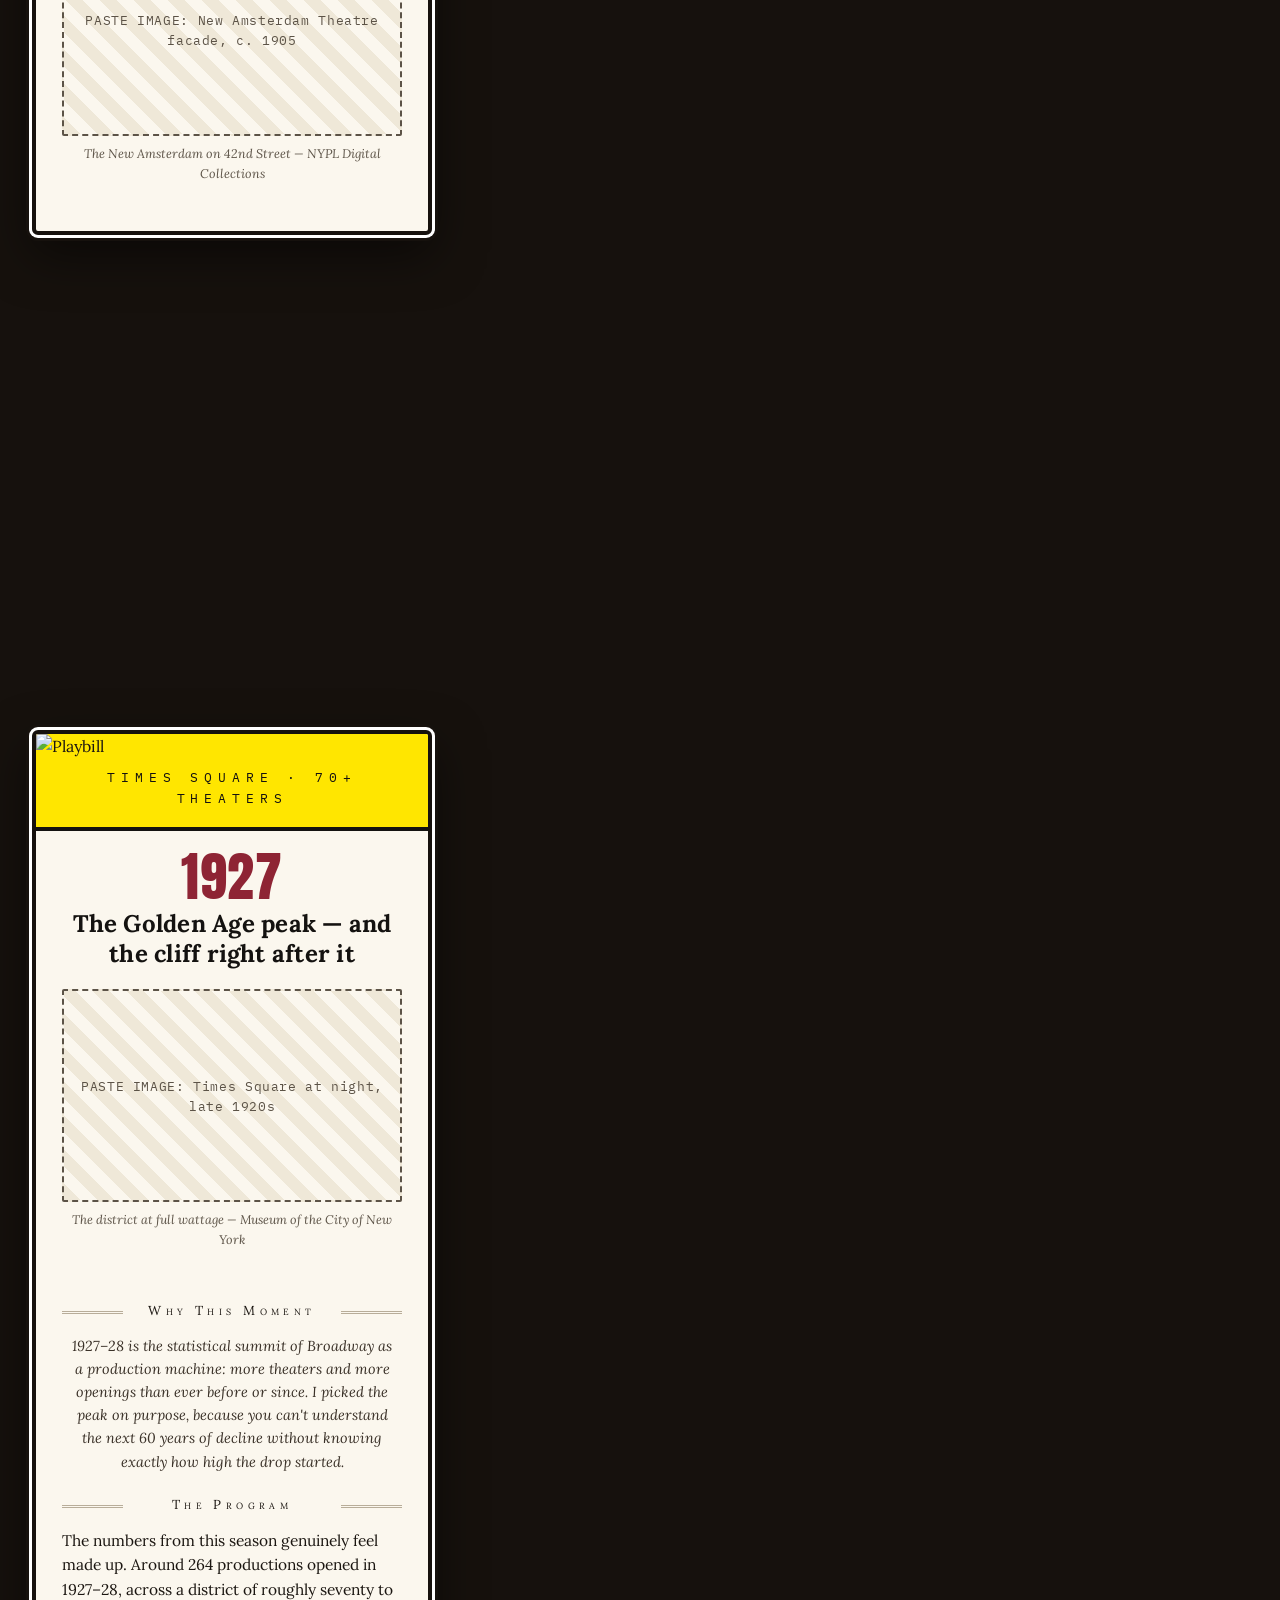
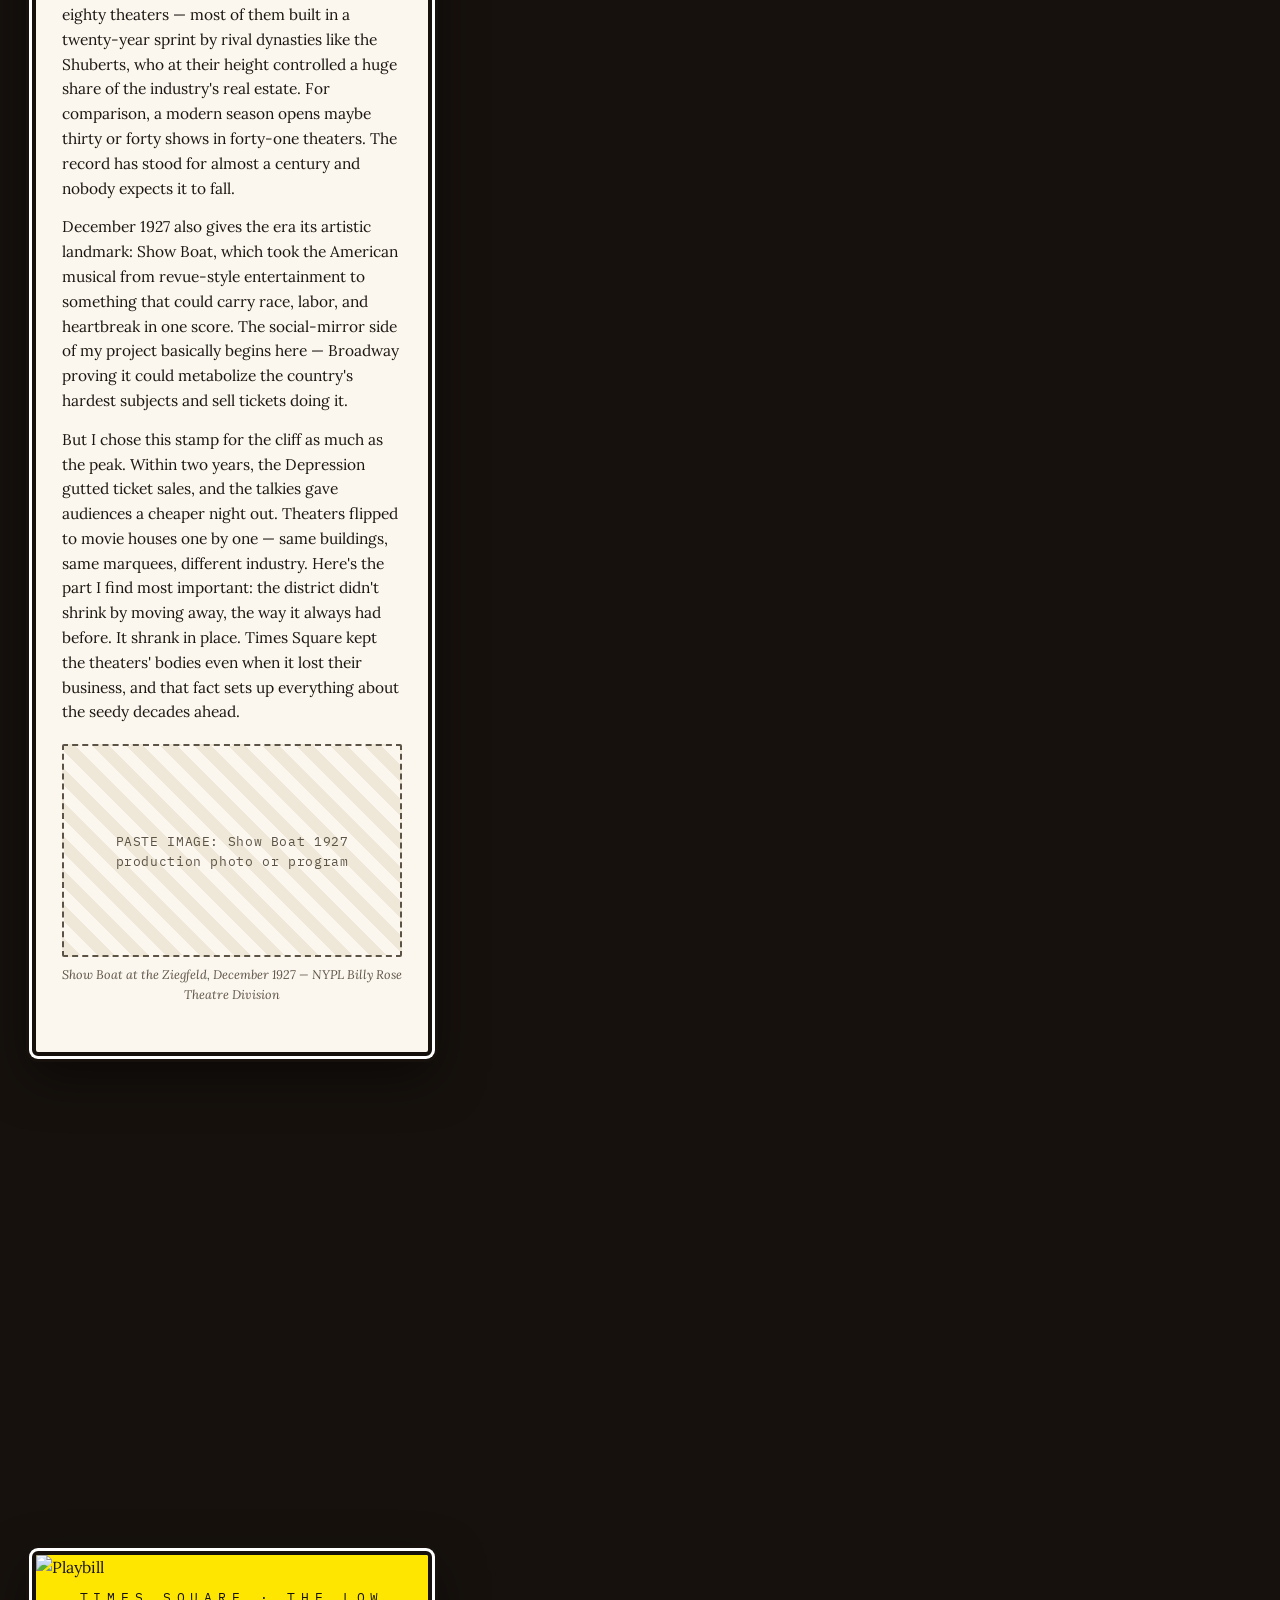
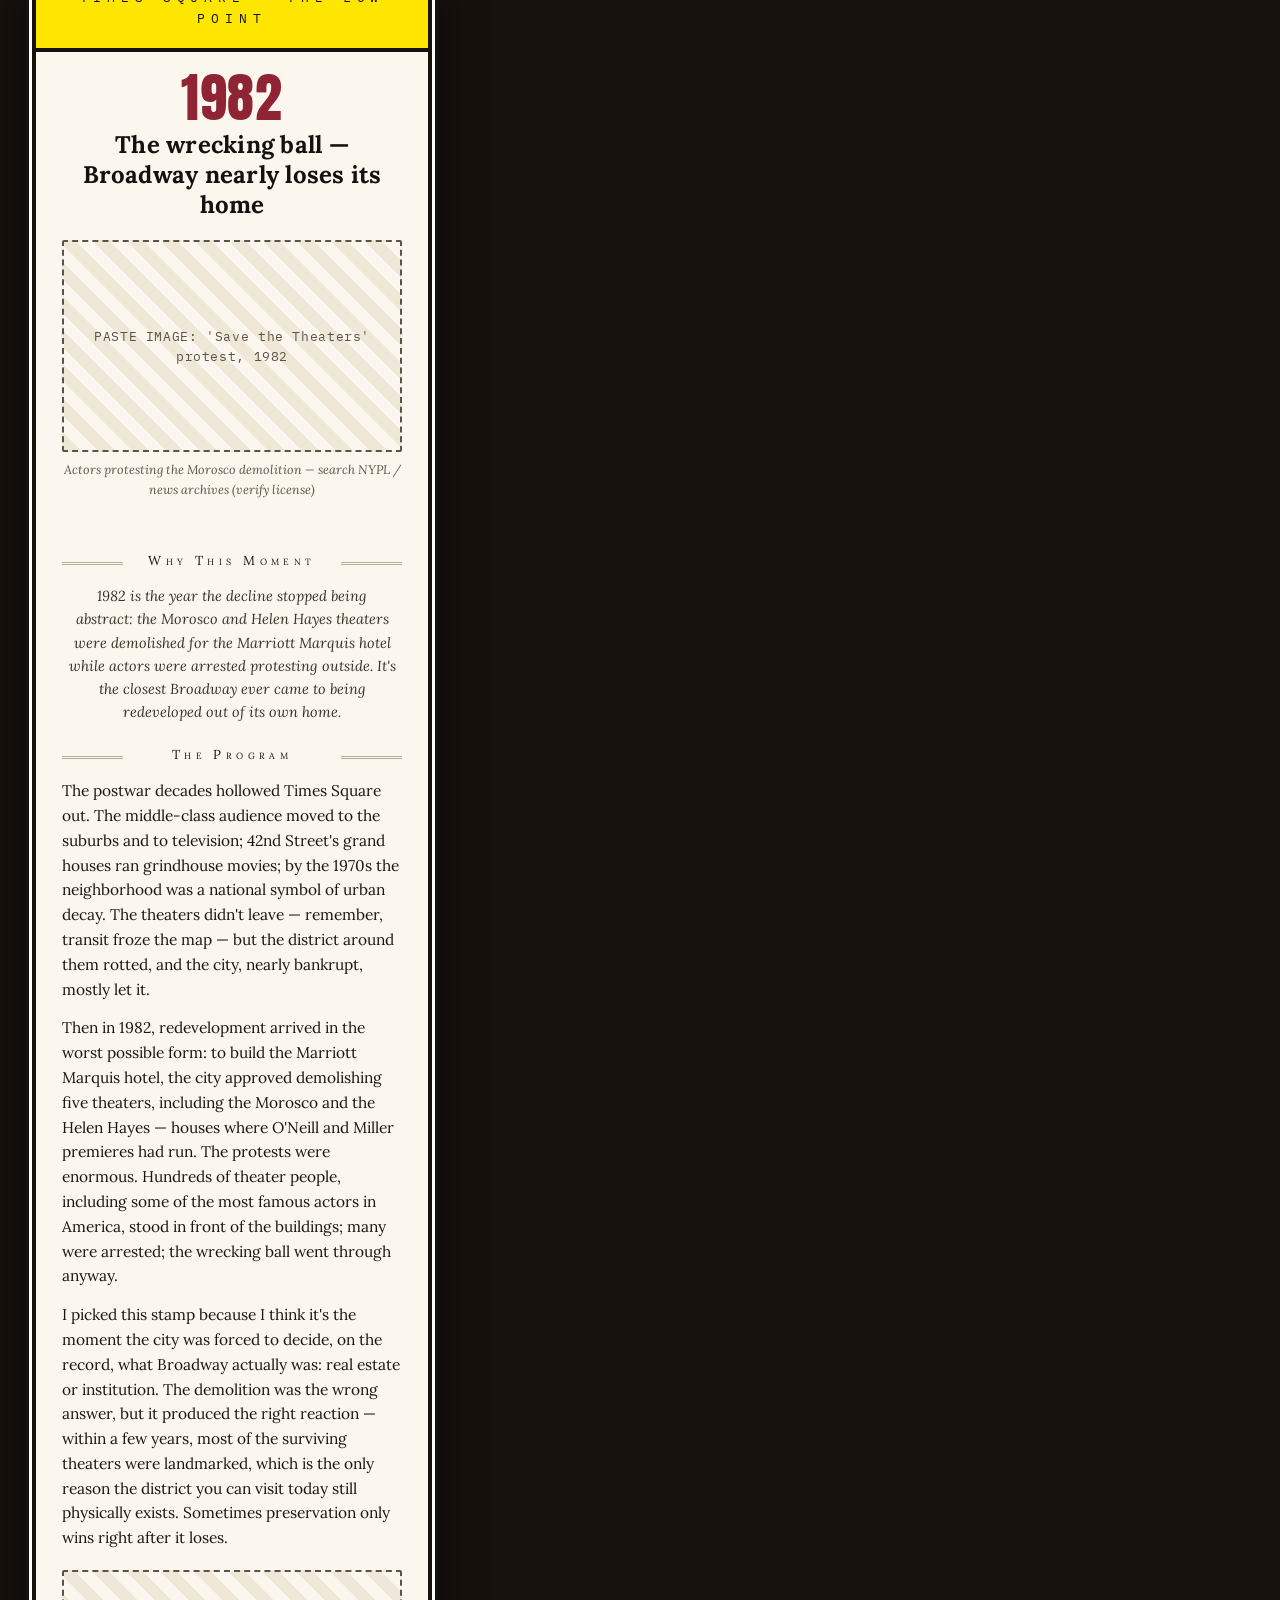
==== commit 96bb2caa: "wow" ====
--- a/broadway-site/index.html
+++ b/broadway-site/index.html
@@ -29,10 +29,16 @@
     <div class="map-sticky">
       <div class="map-title" id="map-era-title">Manhattan &middot; 1798</div>
       <div class="map-frame" id="map-frame">
+        <!-- zoom controls -->
+        <div class="map-zoom" id="map-zoom">
+          <button id="zoom-in" aria-label="Zoom in" title="Zoom in">+</button>
+          <button id="zoom-out" aria-label="Zoom out" title="Zoom out">&minus;</button>
+          <button id="zoom-reset" class="zoom-reset" aria-label="Reset zoom" title="Reset to this era">fit</button>
+        </div>
         <!-- Your hand-drawn strip map goes here (set MAP_IMAGE.src in js/data.js) -->
-        <img class="strip-map" id="strip-map" alt="Hand-drawn map of Manhattan">
+        <img class="strip-map" id="strip-map" alt="Map of Manhattan">
         <!-- SVG: placeholder base map + the dot/label overlay -->
-        <svg id="map-svg" viewBox="150 640 260 347" preserveAspectRatio="xMidYMid meet"
+        <svg id="map-svg" viewBox="60 600 300 400" preserveAspectRatio="xMidYMid meet"
              aria-label="Stylized map of Manhattan showing theater locations by era"></svg>
       </div>
       <div class="map-caption" id="map-caption"></div>
--- a/broadway-site/css/styles.css
+++ b/broadway-site/css/styles.css
@@ -193,6 +193,24 @@
 }
 .map-caption b{color:var(--marquee);font-weight:500}
 
+/* zoom controls — sit in the top-right corner of the map frame */
+.map-zoom{
+  position:absolute;top:10px;right:10px;z-index:4;
+  display:flex;flex-direction:column;gap:6px;
+}
+.map-zoom button{
+  width:34px;height:34px;cursor:pointer;
+  background:rgba(22,17,13,.82);color:var(--marquee);
+  border:1px solid var(--marquee-dim);border-radius:4px;
+  font-family:'IBM Plex Mono',monospace;font-size:18px;line-height:1;
+  display:flex;align-items:center;justify-content:center;
+  transition:background .2s,border-color .2s;
+}
+.map-zoom button:hover{background:rgba(233,185,79,.18);border-color:var(--marquee)}
+.map-zoom button:disabled{opacity:.35;cursor:default}
+.map-zoom button:focus-visible{outline:2px solid var(--marquee);outline-offset:2px}
+.map-zoom .zoom-reset{font-size:10px;letter-spacing:.02em}
+
 /* SVG pieces */
 .street{stroke:#33291F;stroke-width:1.4;fill:none}
 .shore{stroke:#4A3B2C;stroke-width:2;fill:#1B1510}
@@ -203,8 +221,8 @@
 .dot{fill:var(--marquee);stroke:#16110D;stroke-width:1.5}
 .dot-gone{fill:none;stroke:var(--curtain);stroke-width:2.4}
 .dot-label{
-  font-family:'IBM Plex Mono',monospace;font-size:13px;fill:#E4D6B7;
-  paint-order:stroke;stroke:#16110D;stroke-width:3px;stroke-linejoin:round;
+  font-family:'IBM Plex Mono',monospace;font-size:10px;font-weight:500;fill:#F3E7CC;
+  paint-order:stroke;stroke:#16110D;stroke-width:2.6px;stroke-linejoin:round;
 }
 .dot-label.gone{fill:#D98A97}
 .district-halo{fill:rgba(233,185,79,.09);stroke:rgba(233,185,79,.35);stroke-width:1;stroke-dasharray:4 4}
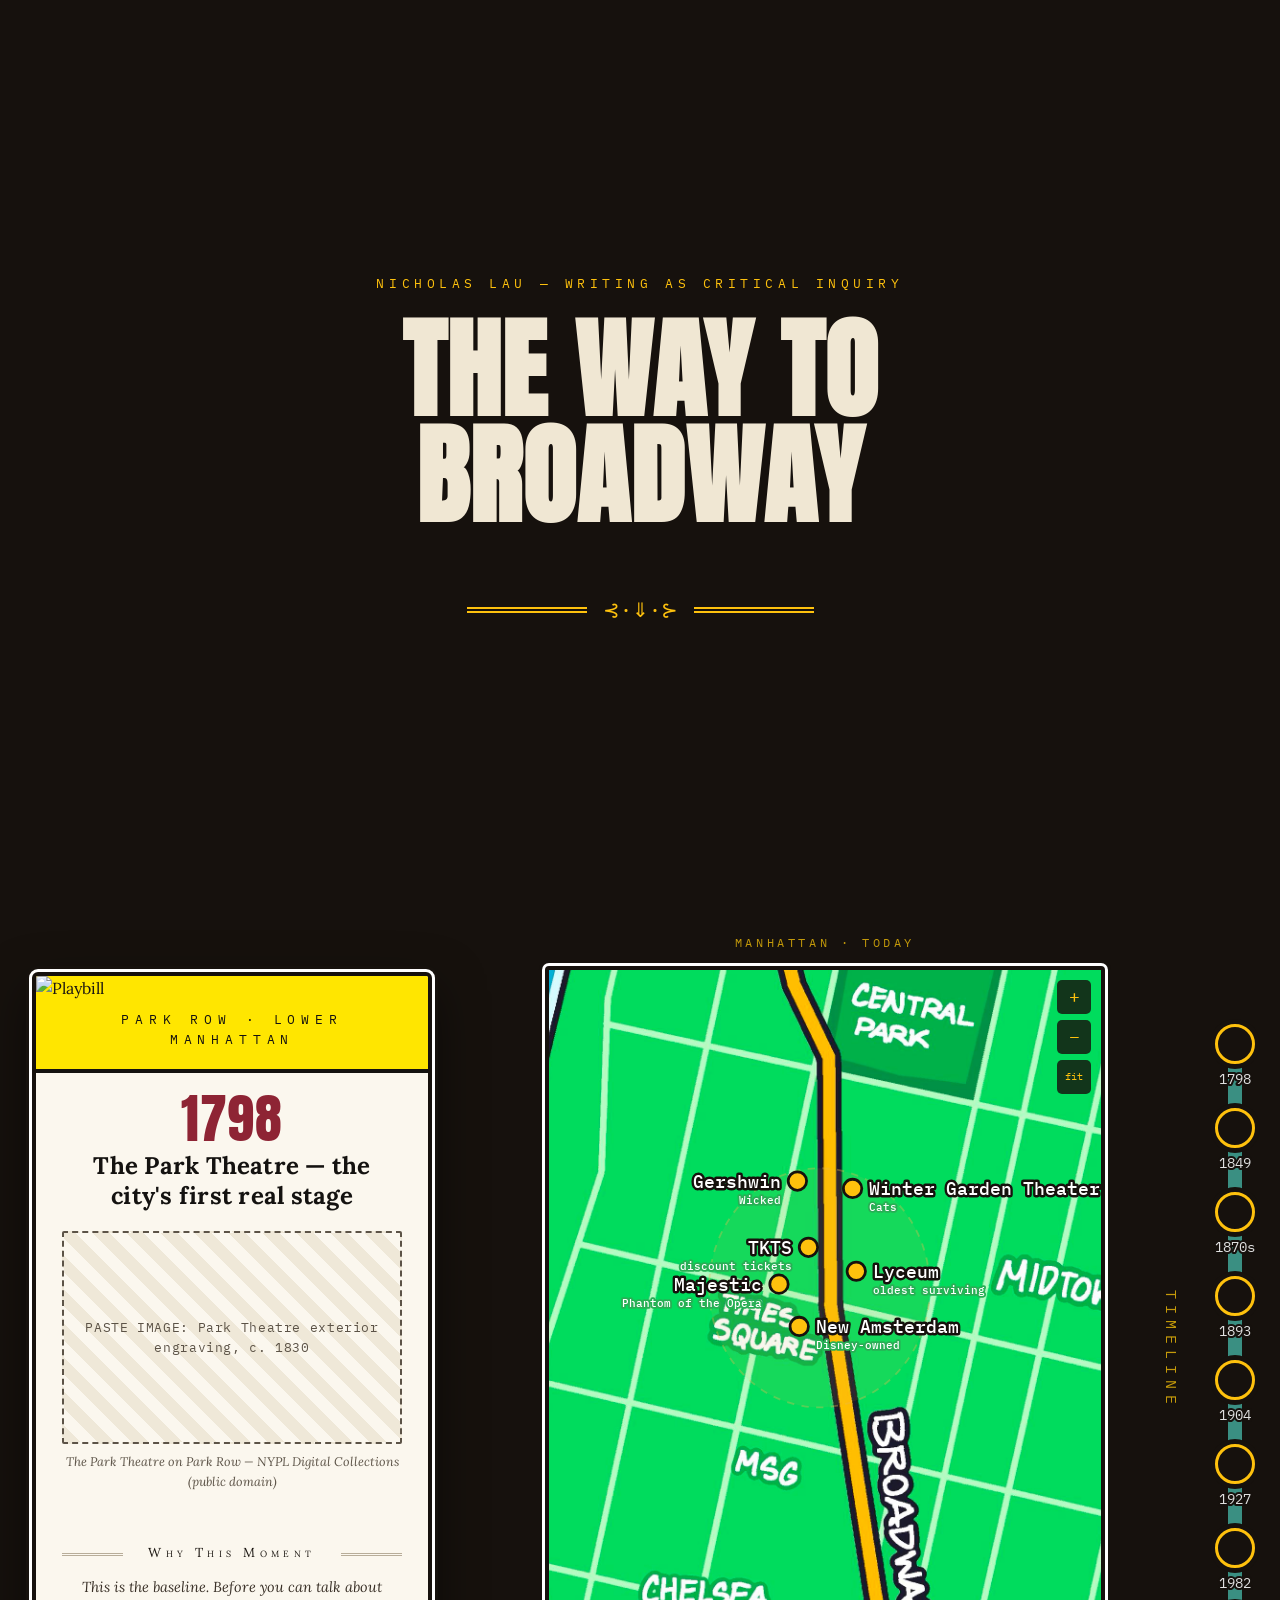
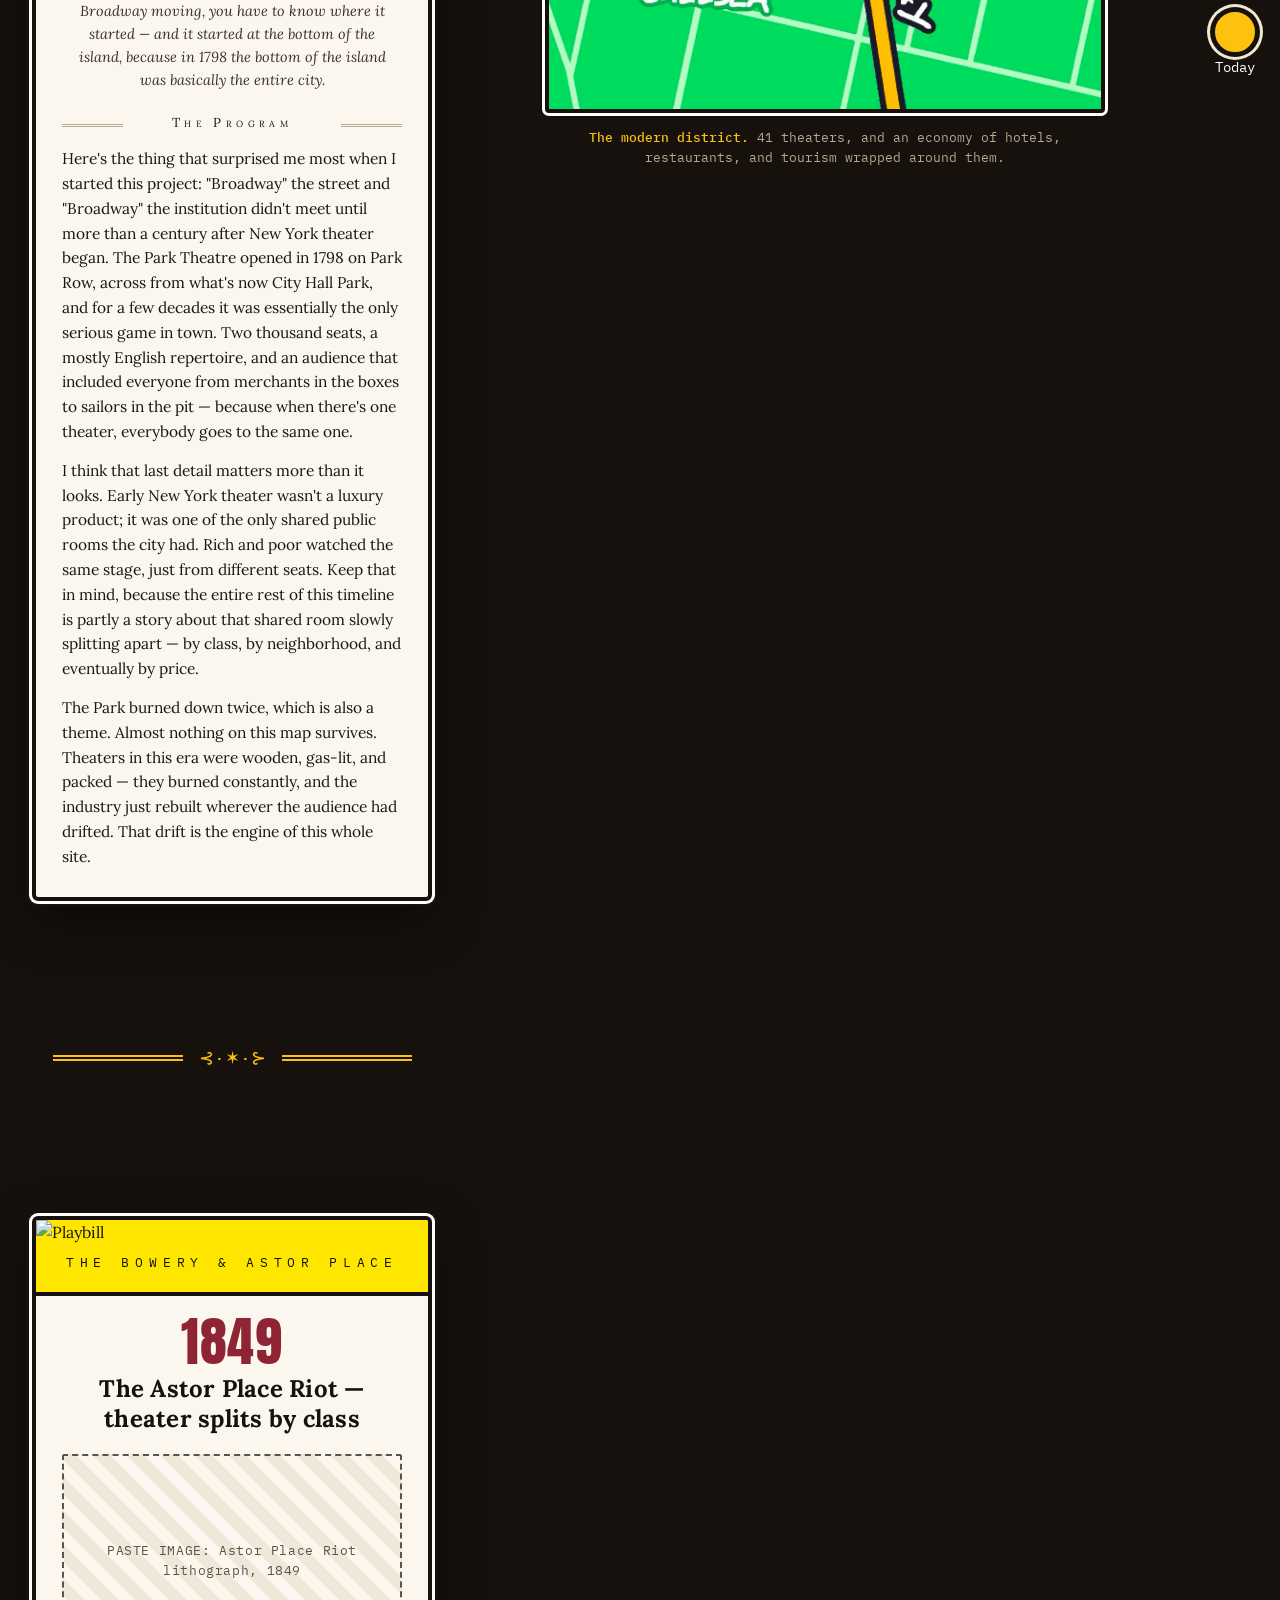
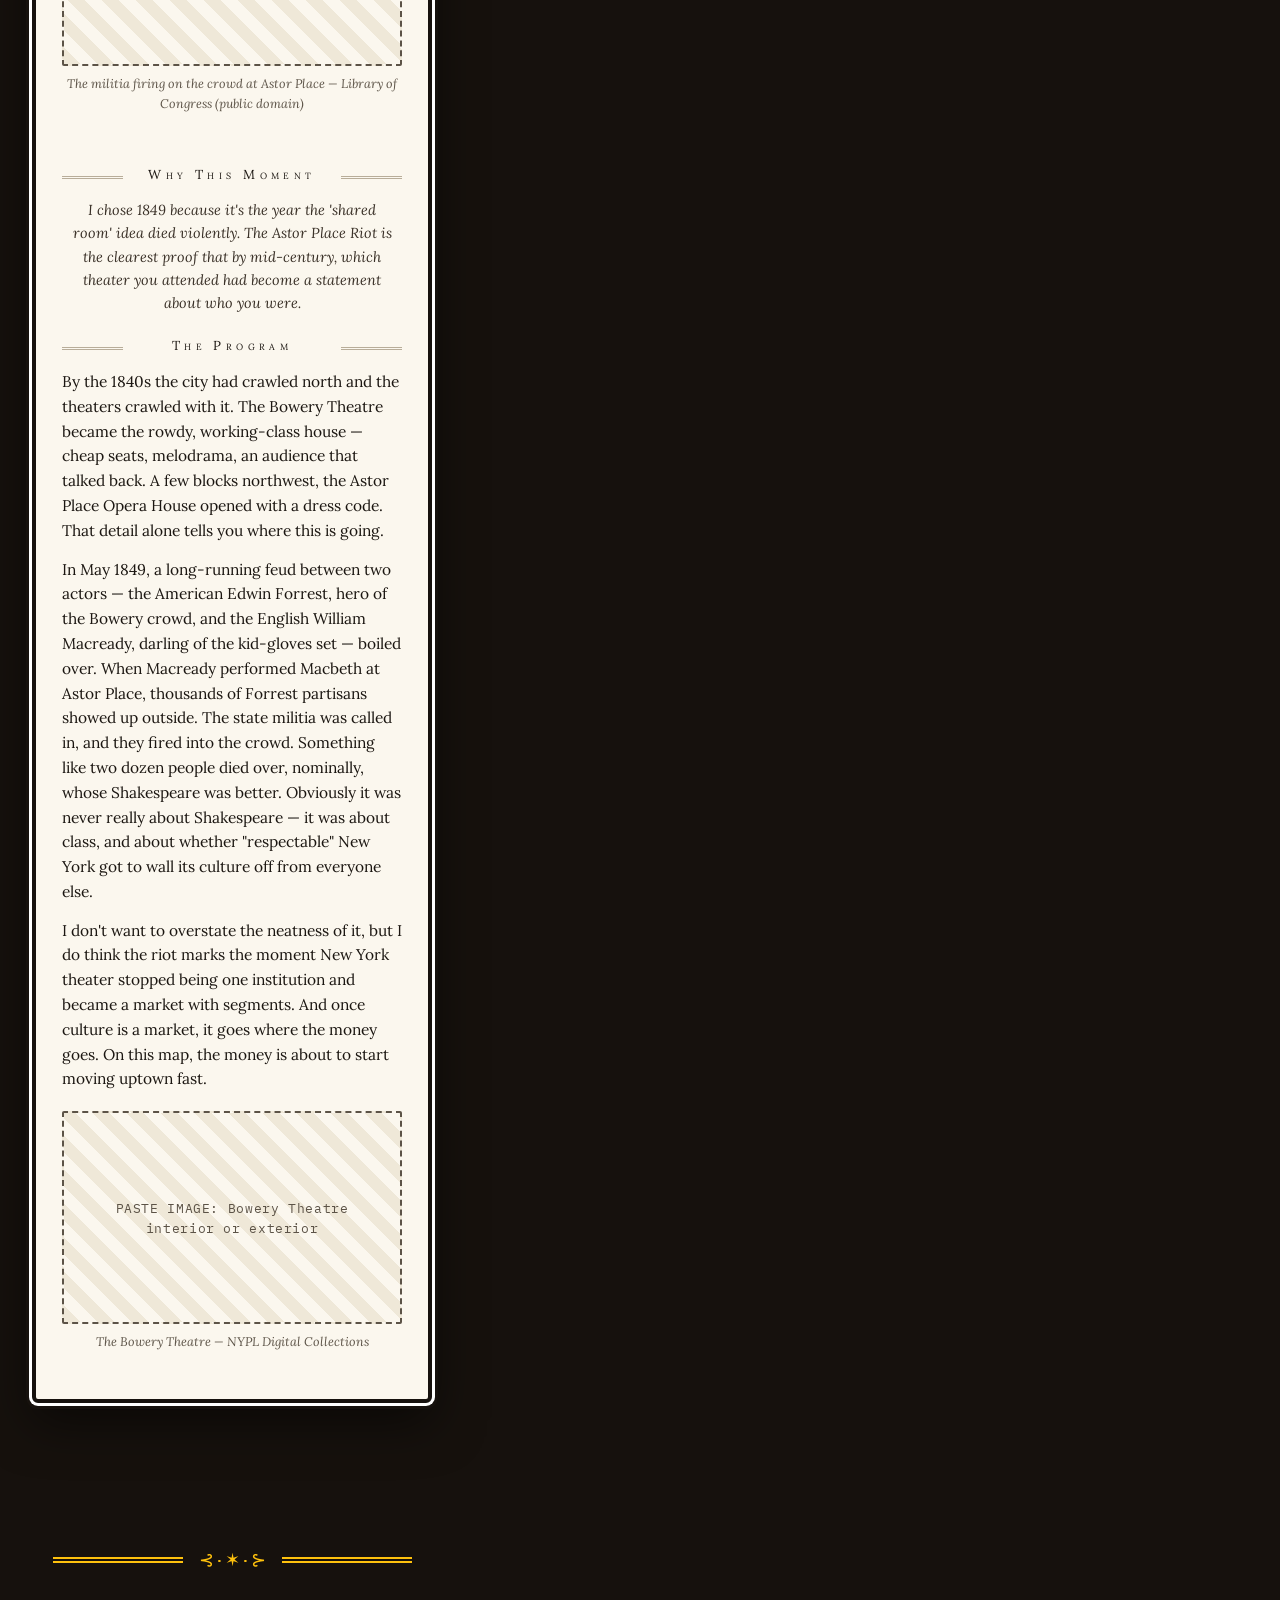
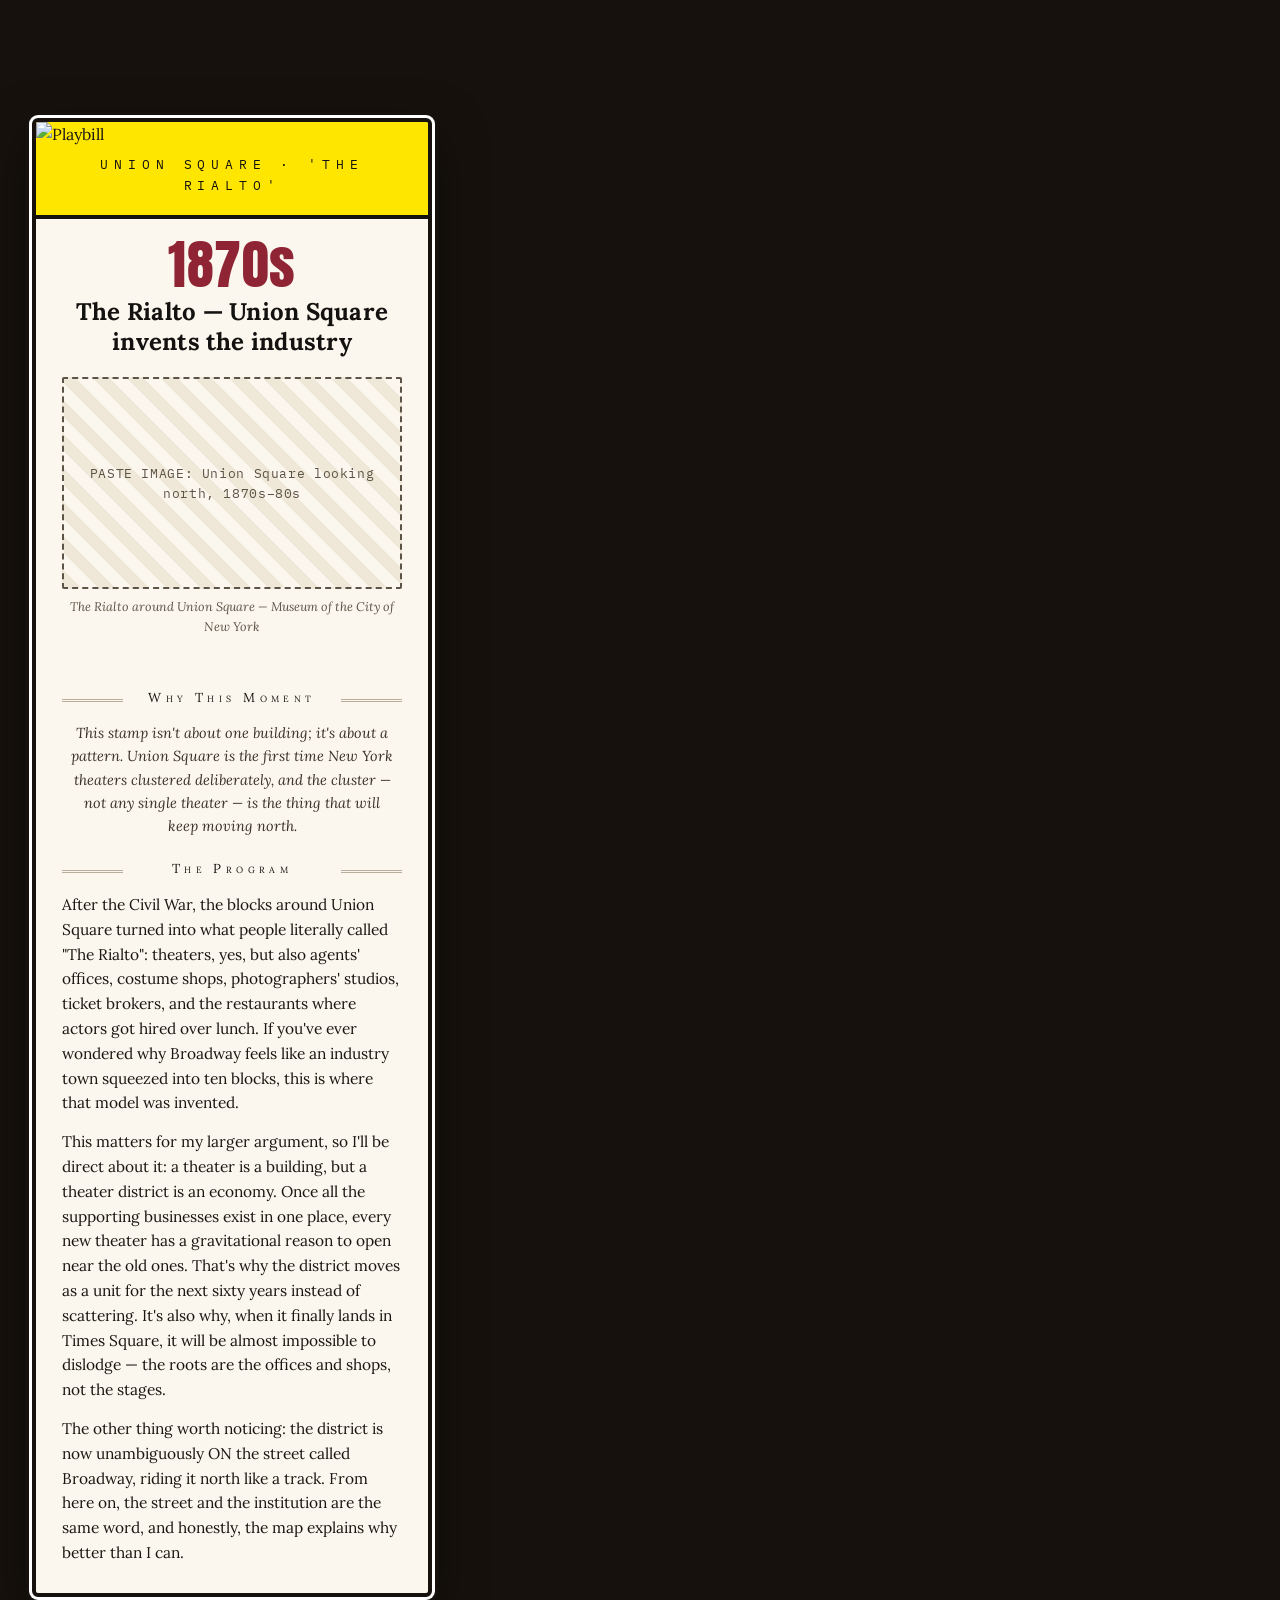
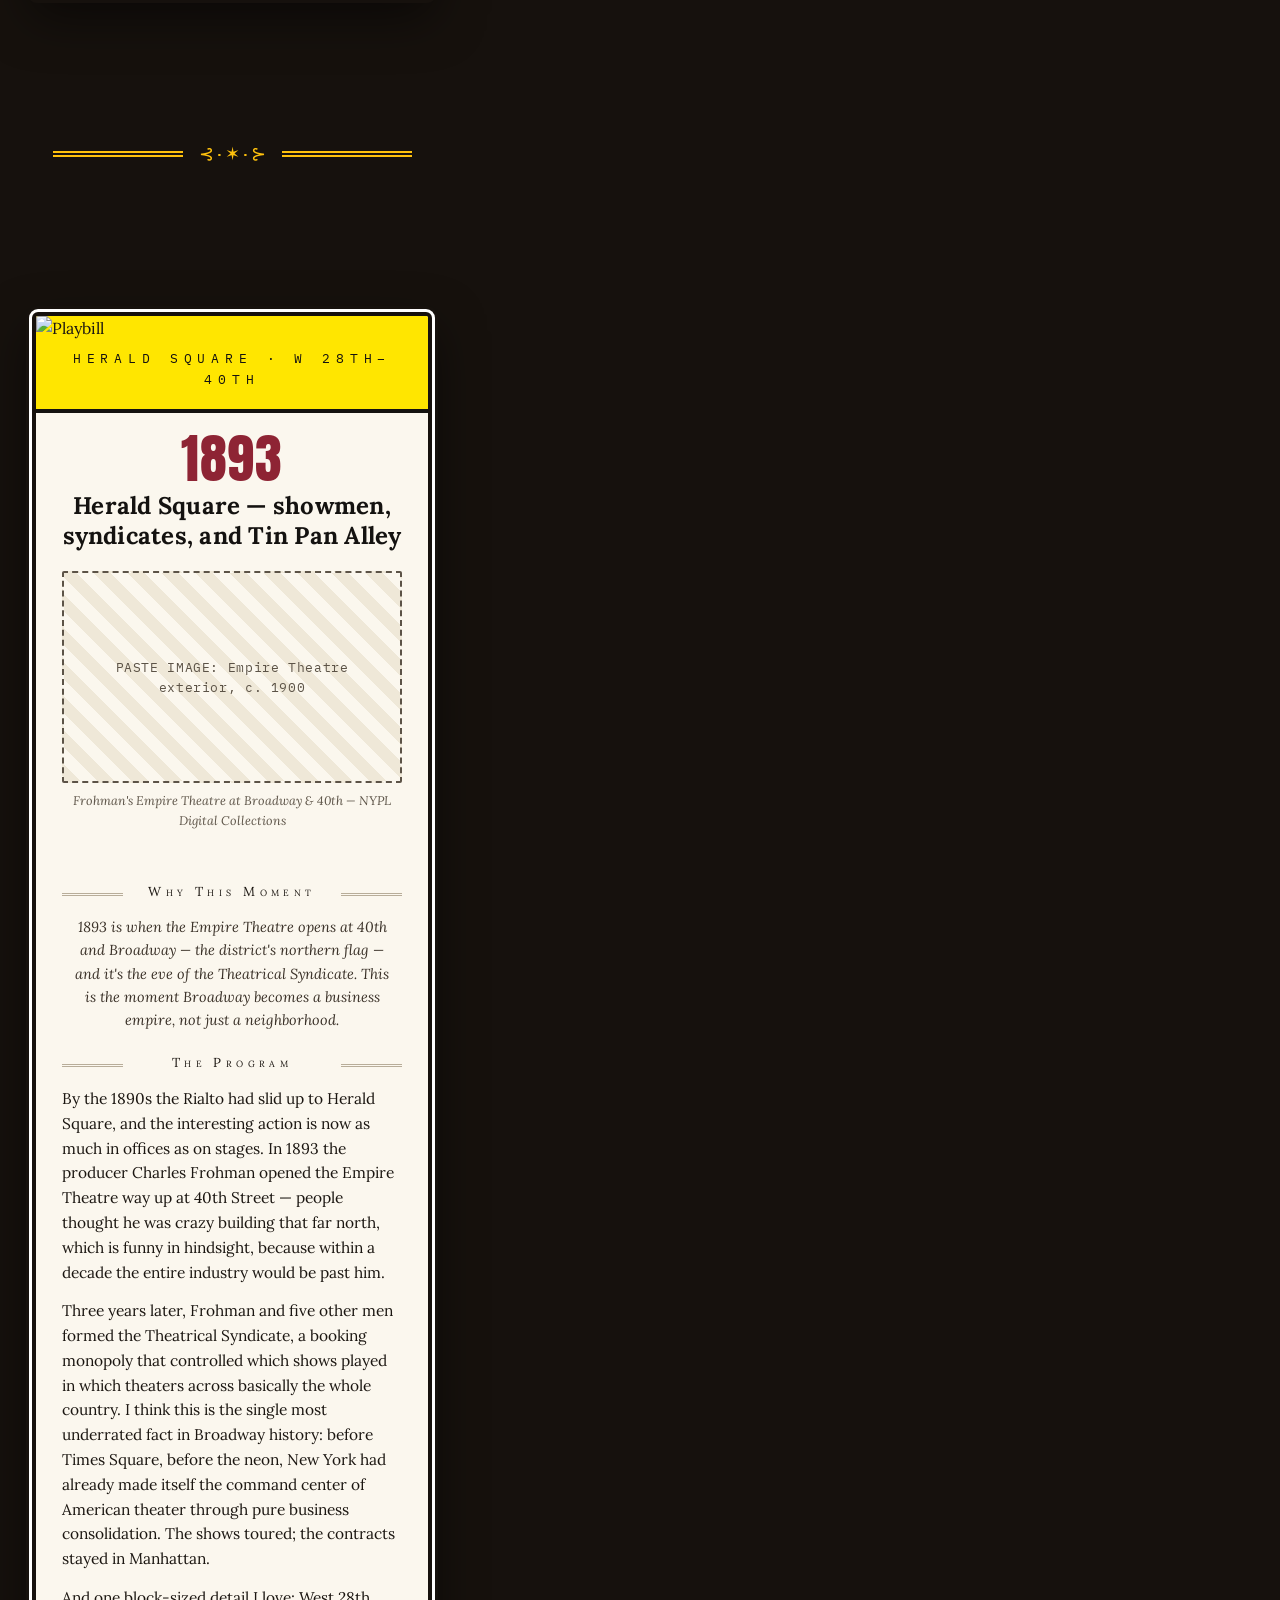
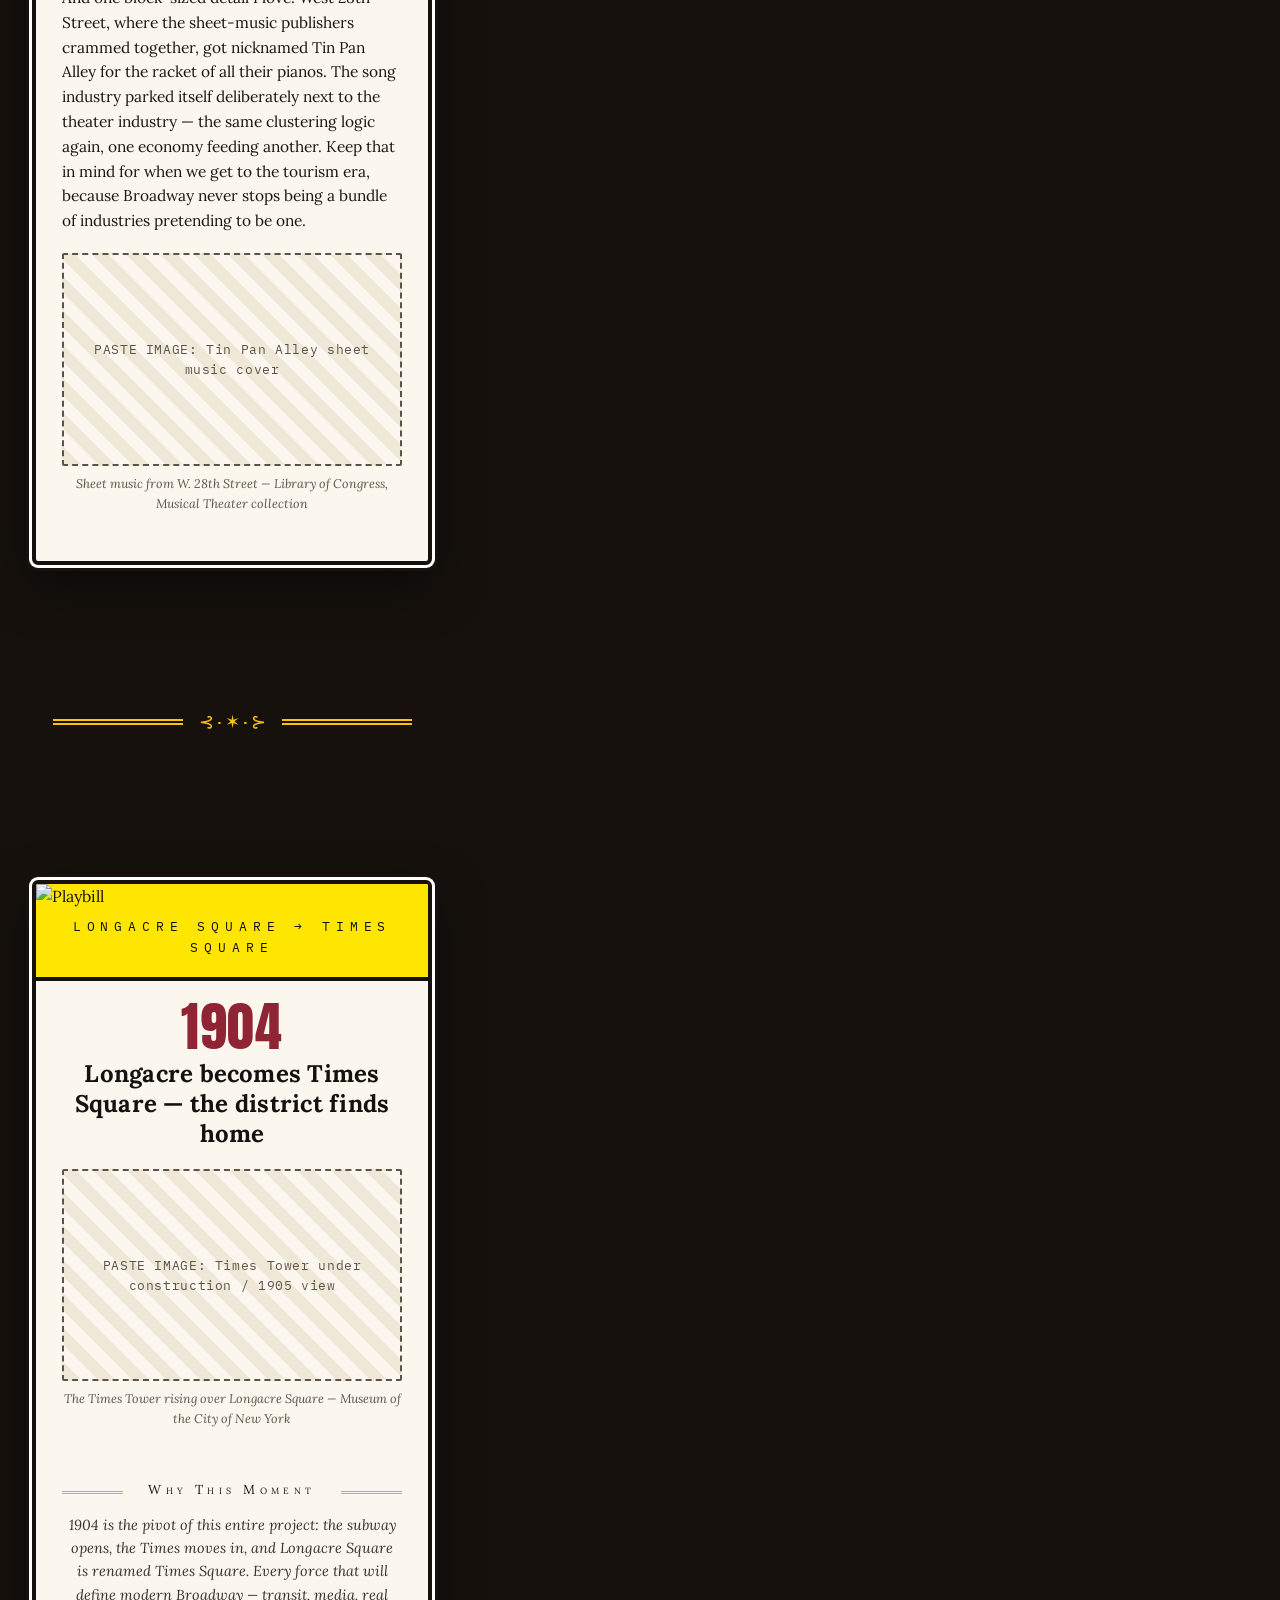
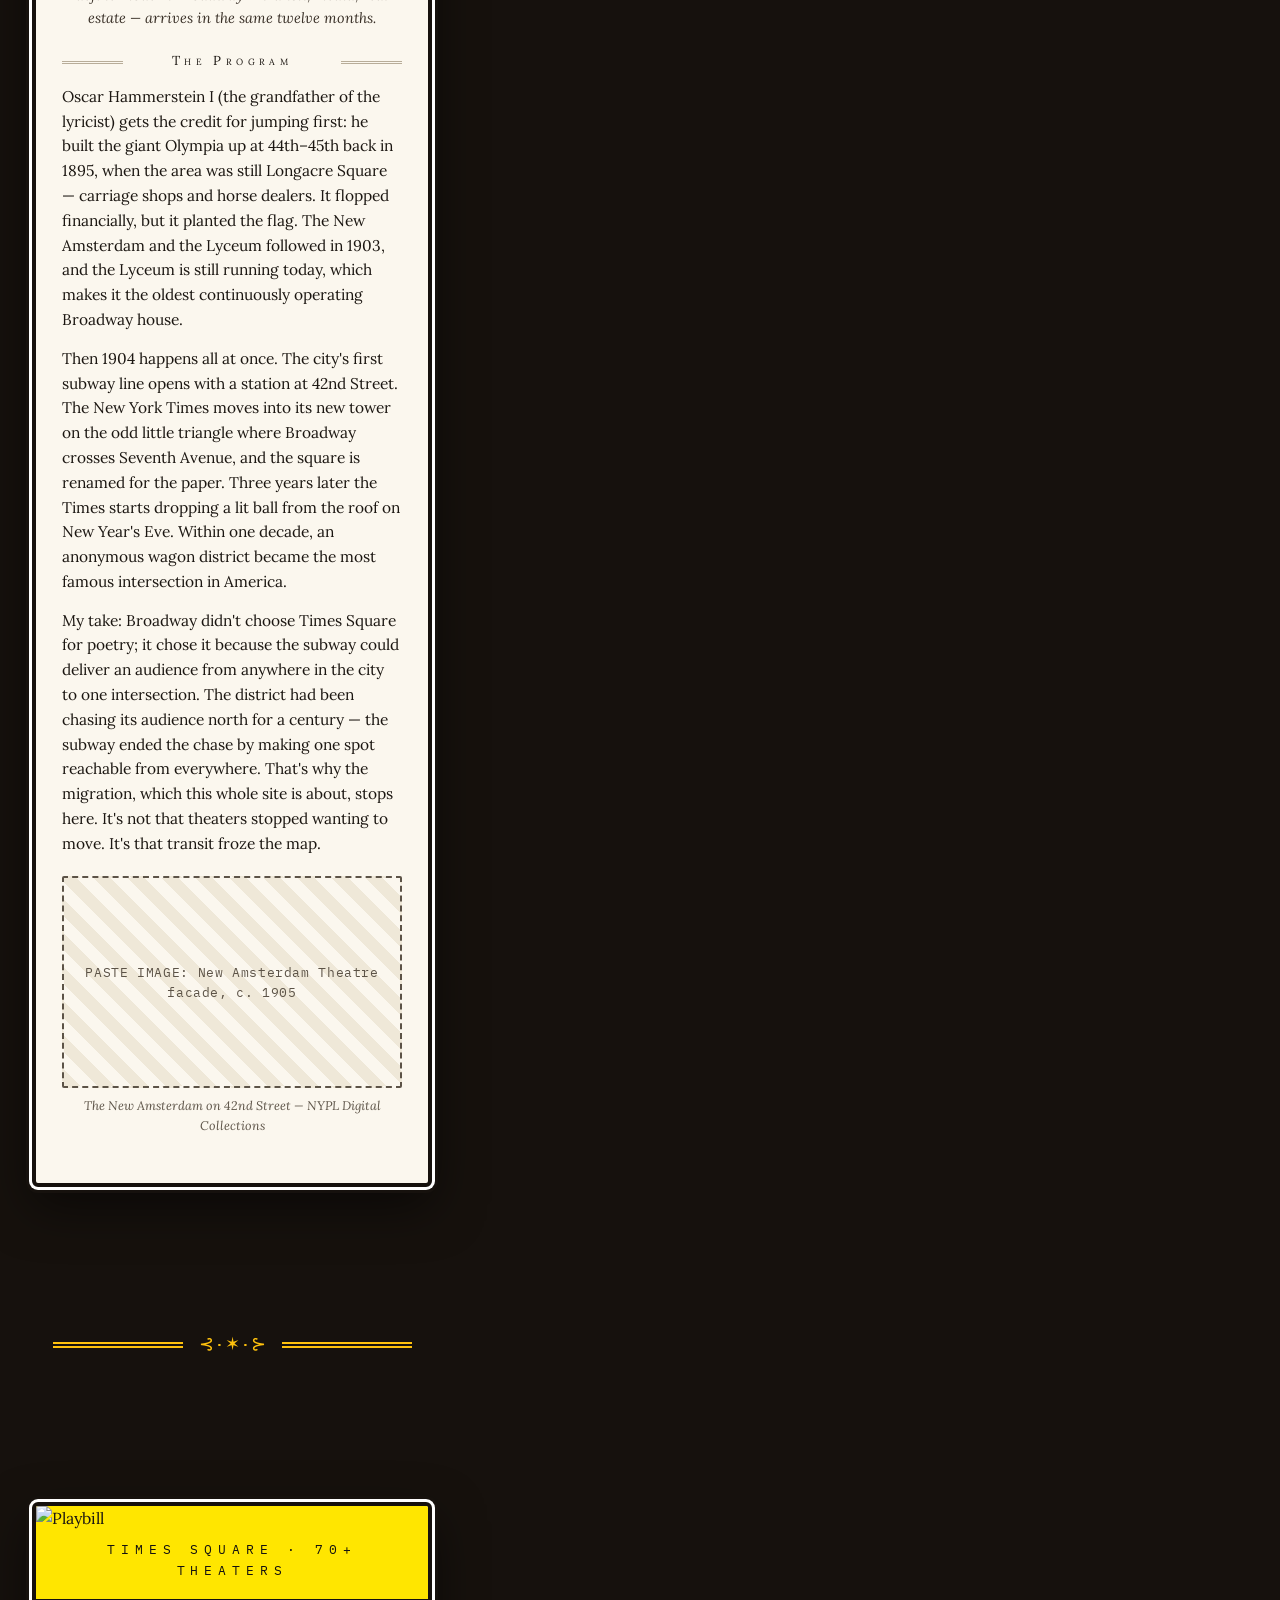
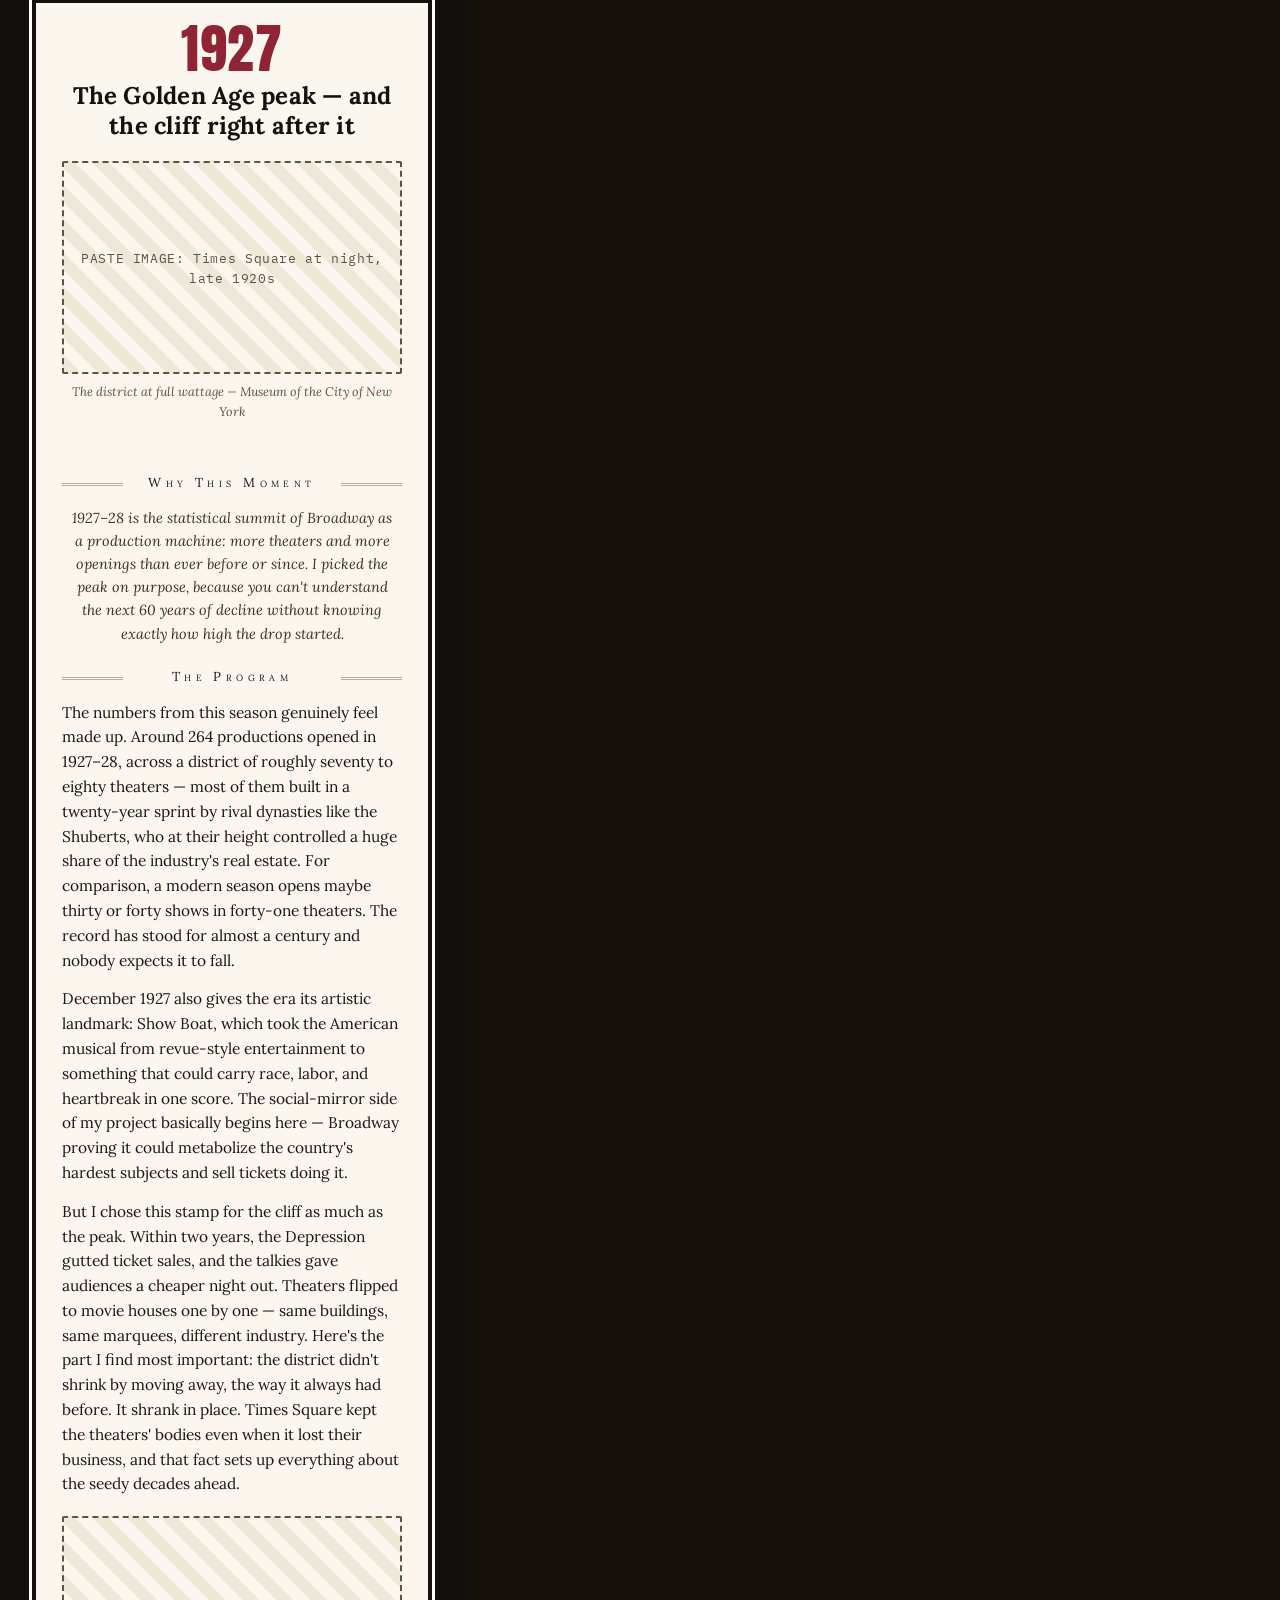
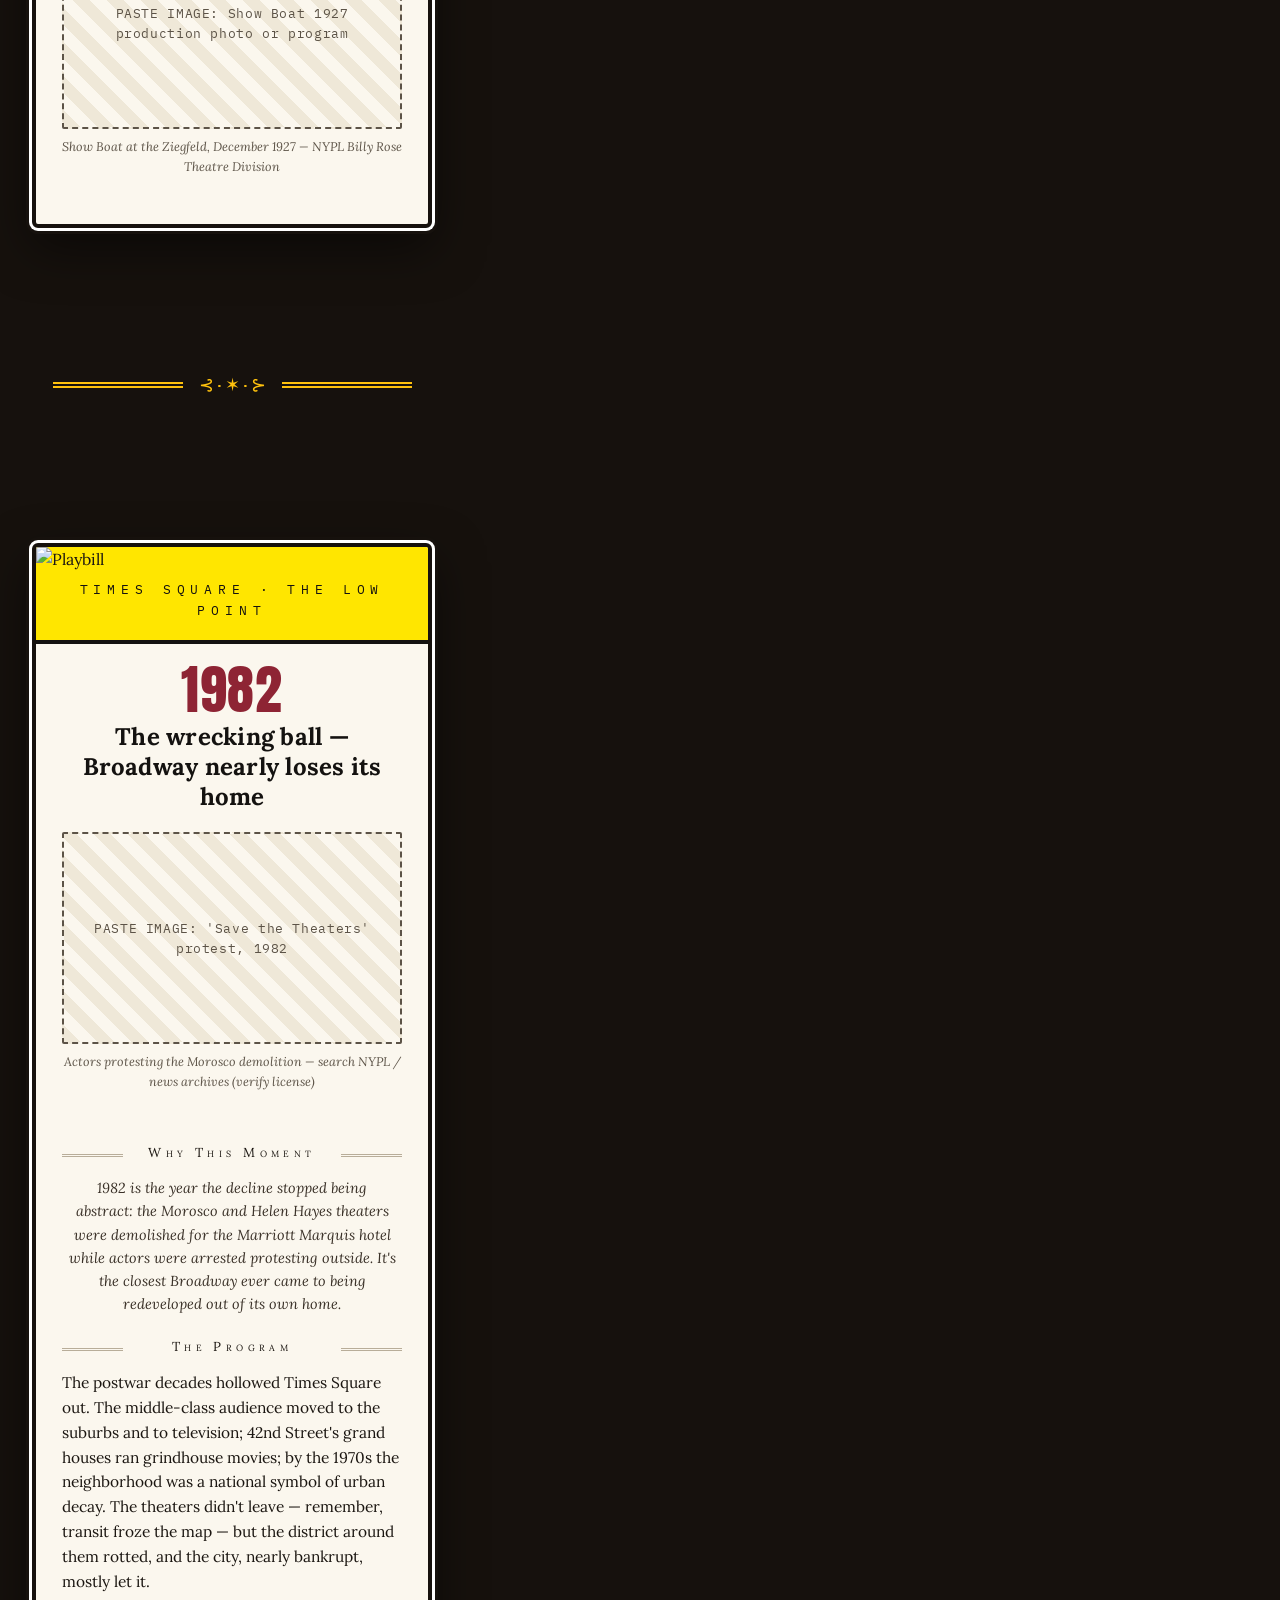
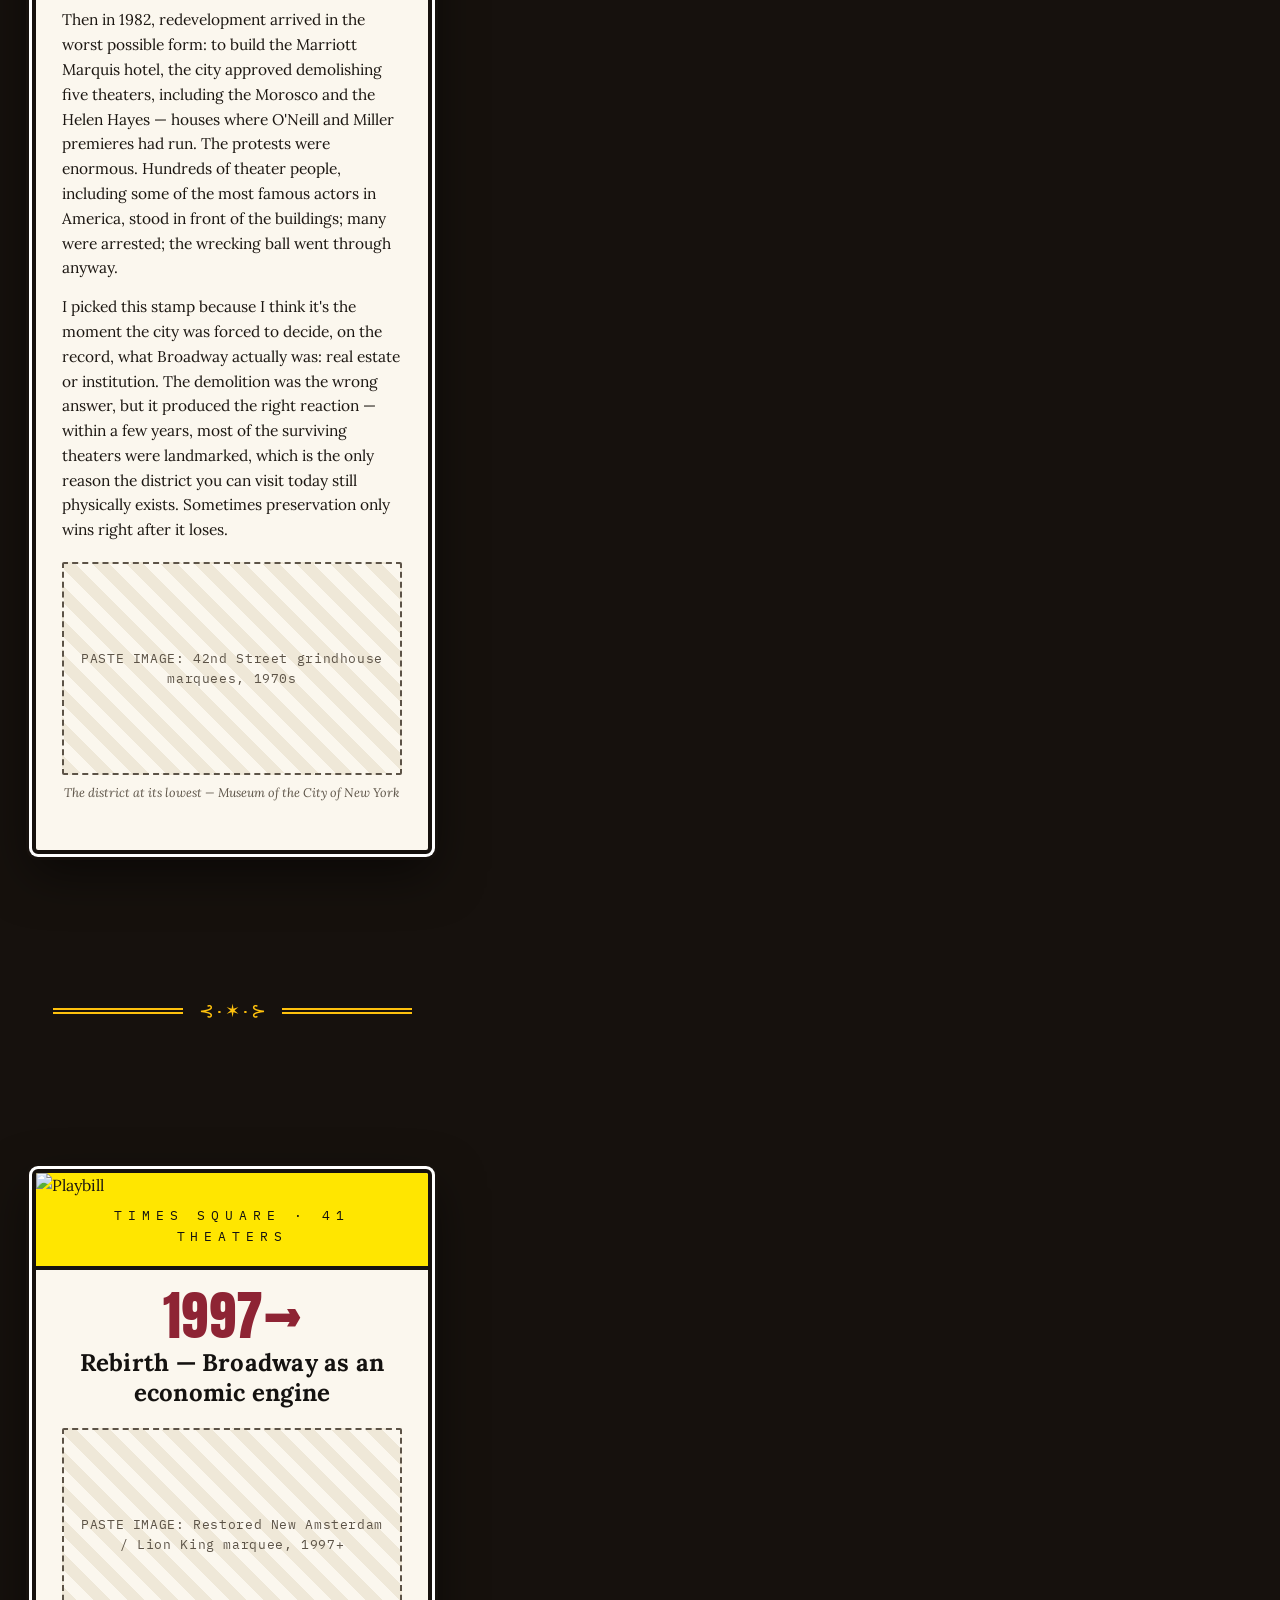
==== commit e8277972: "wow" ====
--- a/broadway-site/index.html
+++ b/broadway-site/index.html
@@ -16,6 +16,11 @@
 <header class="hero">
   <div class="eyebrow">Nicholas Lau &mdash; Writing as Critical Inquiry</div>
   <h1>The Way to Broadway</h1>
+  <div class="hero-rule">
+    <span class="hero-rule-seg left"></span>
+    <span class="hero-rule-symbol">⊰·⇓·⊱</span>
+    <span class="hero-rule-seg right"></span>
+  </div>
 </header>
 
 <!-- ================= MAIN (playbill | map | timeline) ================= -->
--- a/broadway-site/css/styles.css
+++ b/broadway-site/css/styles.css
@@ -36,7 +36,7 @@
 
 /* ---------- HERO ---------- */
 .hero{
-  min-height:92vh;
+  min-height:100vh;
   display:flex;flex-direction:column;justify-content:center;align-items:center;
   text-align:center;padding:48px 24px;position:relative;overflow:hidden;
 }
@@ -51,15 +51,28 @@
   max-width:14ch;
 }
 .hero h1 .gold{color:var(--marquee)}
+.hero-rule{
+  display:flex;align-items:center;justify-content:center;gap:16px;
+  margin:64px auto 0;
+}
+.hero-rule-seg{
+  width:120px;
+  border-top:6px double var(--marquee);
+  transform:scaleX(0);
+  animation:growRule 1.1s cubic-bezier(.45,0,.25,1) .5s forwards;
+}
+.hero-rule-seg.left{transform-origin:right center}
+.hero-rule-seg.right{transform-origin:left center}
+.hero-rule-symbol{
+  font-family:'IBM Plex Mono',monospace;font-size:20px;color:var(--marquee);
+  opacity:0;
+  animation:fadeInSymbol .6s ease 0.5s forwards;
+}
+@keyframes growRule{to{transform:scaleX(1)}}
+@keyframes fadeInSymbol{to{opacity:1}}
 .hero .sub{
   max-width:560px;margin-top:26px;font-size:17px;color:#CBBFA8;font-style:italic;
 }
-.hero .scroll-hint{
-  position:absolute;bottom:34px;font-family:'IBM Plex Mono',monospace;
-  font-size:12px;letter-spacing:.25em;color:var(--marquee-dim);text-transform:uppercase;
-  animation:bob 2.4s ease-in-out infinite;
-}
-@keyframes bob{0%,100%{transform:translateY(0)}50%{transform:translateY(7px)}}
 .bulb-row{display:flex;gap:14px;margin-bottom:30px}
 .bulb-row i{
   width:9px;height:9px;border-radius:50%;
@@ -86,12 +99,28 @@
 .era-card{
   background:var(--pb-cream);color:var(--pb-ink);
   border-radius:6px;
-  margin-bottom:55vh;                /* the gap gives each era its own scroll "scene" */
   border:4px solid var(--stage);
   box-shadow:0 0 0 3px rgba(255,255,255), 0 0 0 6px var(--stage), 0 18px 50px rgba(0,0,0,.55);
   overflow:hidden;                   /* keeps the banner corners clean */
 }
 .era-card:last-child{margin-bottom:12vh}
+
+/* --- divider between playbills, filling the scroll gap --- */
+.era-divider{height:35vh;display:flex;align-items:center;justify-content:center;gap:16px}
+.era-divider-seg{
+  width:130px;
+  border-top:6px double var(--marquee);
+  transform:scaleX(0);
+  transition:transform 1s cubic-bezier(.45,0,.25,1);
+}
+.era-divider-seg.left{transform-origin:right center}
+.era-divider-seg.right{transform-origin:left center}
+.era-divider.in-view .era-divider-seg{transform:scaleX(1)}
+.era-divider-symbol{
+  font-family:'IBM Plex Mono',monospace;font-size:18px;color:var(--marquee);
+  opacity:0;transition:opacity .6s ease;
+}
+.era-divider.in-view .era-divider-symbol{opacity:1;transition-delay:0s}
 
 /* --- the yellow PLAYBILL banner --- */
 .pb-banner{
@@ -201,12 +230,12 @@
 .map-zoom button{
   width:34px;height:34px;cursor:pointer;
   background:rgba(22,17,13,.82);color:var(--marquee);
-  border:1px solid var(--marquee-dim);border-radius:4px;
+  border:0px solid var(--marquee);border-radius:5px;
   font-family:'IBM Plex Mono',monospace;font-size:18px;line-height:1;
   display:flex;align-items:center;justify-content:center;
   transition:background .2s,border-color .2s;
 }
-.map-zoom button:hover{background:rgba(233,185,79,.18);border-color:var(--marquee)}
+.map-zoom button:hover{background:rgba(255, 255, 255, 0.5);border-color:var(--paper)}
 .map-zoom button:disabled{opacity:.35;cursor:default}
 .map-zoom button:focus-visible{outline:2px solid var(--marquee);outline-offset:2px}
 .map-zoom .zoom-reset{font-size:10px;letter-spacing:.02em}
@@ -221,10 +250,15 @@
 .dot{fill:var(--marquee);stroke:#16110D;stroke-width:1.5}
 .dot-gone{fill:none;stroke:var(--curtain);stroke-width:2.4}
 .dot-label{
-  font-family:'IBM Plex Mono',monospace;font-size:10px;font-weight:500;fill:#F3E7CC;
+  font-family:'IBM Plex Mono',monospace;font-size:10px;font-weight:500;fill:#FFFFFF;
   paint-order:stroke;stroke:#16110D;stroke-width:2.6px;stroke-linejoin:round;
 }
 .dot-label.gone{fill:#D98A97}
+.dot-sublabel{
+  font-family:'IBM Plex Mono',monospace;font-size:6px;font-weight:500;fill:#FFFFFF;
+  paint-order:stroke;stroke:#28Af55;stroke-width:2px;stroke-linejoin:round;
+}
+.dot-sublabel.gone{fill:#A9757D}
 .district-halo{fill:rgba(233,185,79,.09);stroke:rgba(233,185,79,.35);stroke-width:1;stroke-dasharray:4 4}
 
 /* =========================================================
@@ -297,10 +331,14 @@
   .map-sticky{position:sticky;top:0;height:56vh;background:var(--stage);z-index:5;padding:12px}
   .map-frame{width:min(94%,420px)}
   .reading-col{padding:6vh 16px 16vh}
-  .era-card{margin-bottom:32vh}
+  .era-divider{height:18vh}
 }
 @media (prefers-reduced-motion:reduce){
   html{scroll-behavior:auto}
-  .bulb-row i,.hero .scroll-hint{animation:none}
+  .bulb-row i{animation:none}
   .strip-map{transition:none}
-}
+  .hero-rule-seg{animation:none;transform:scaleX(1)}
+  .hero-rule-symbol{animation:none;opacity:1}
+  .era-divider-seg{transition:none}
+  .era-divider-symbol{transition:none}
+}
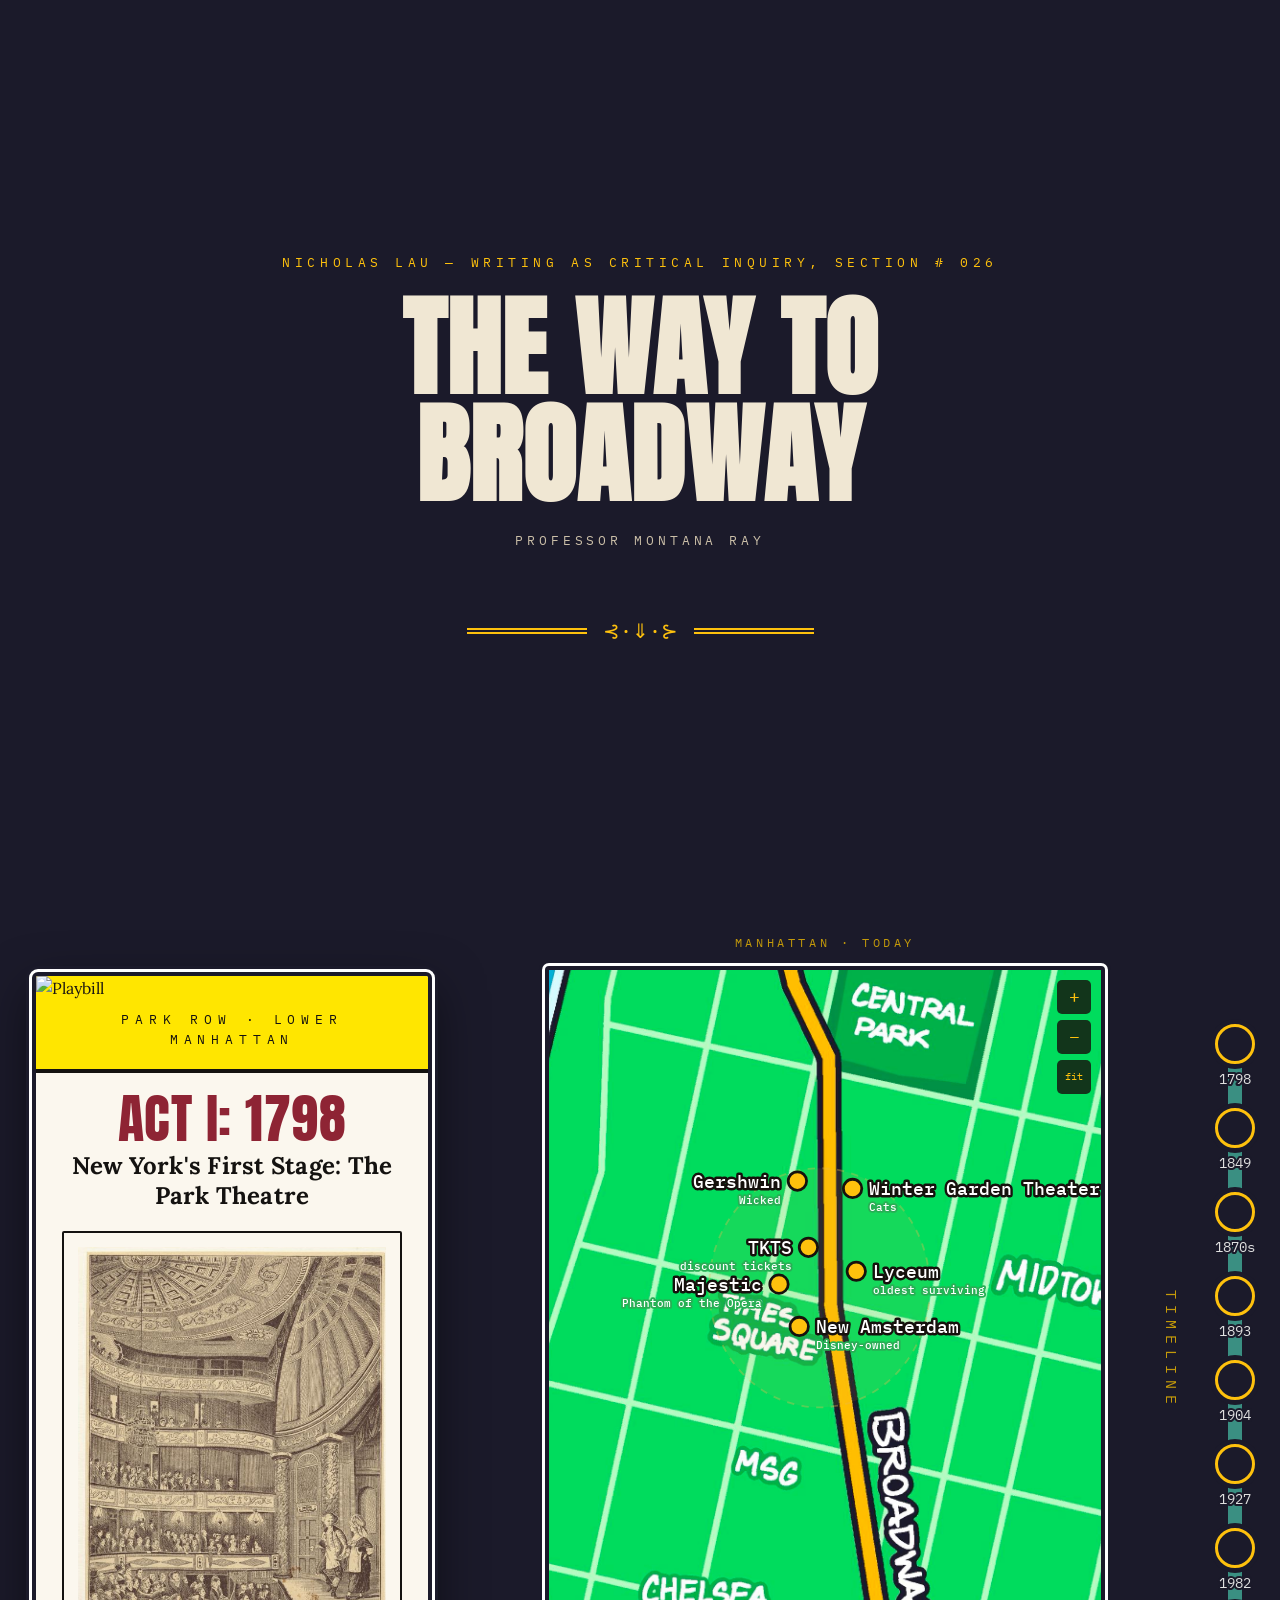
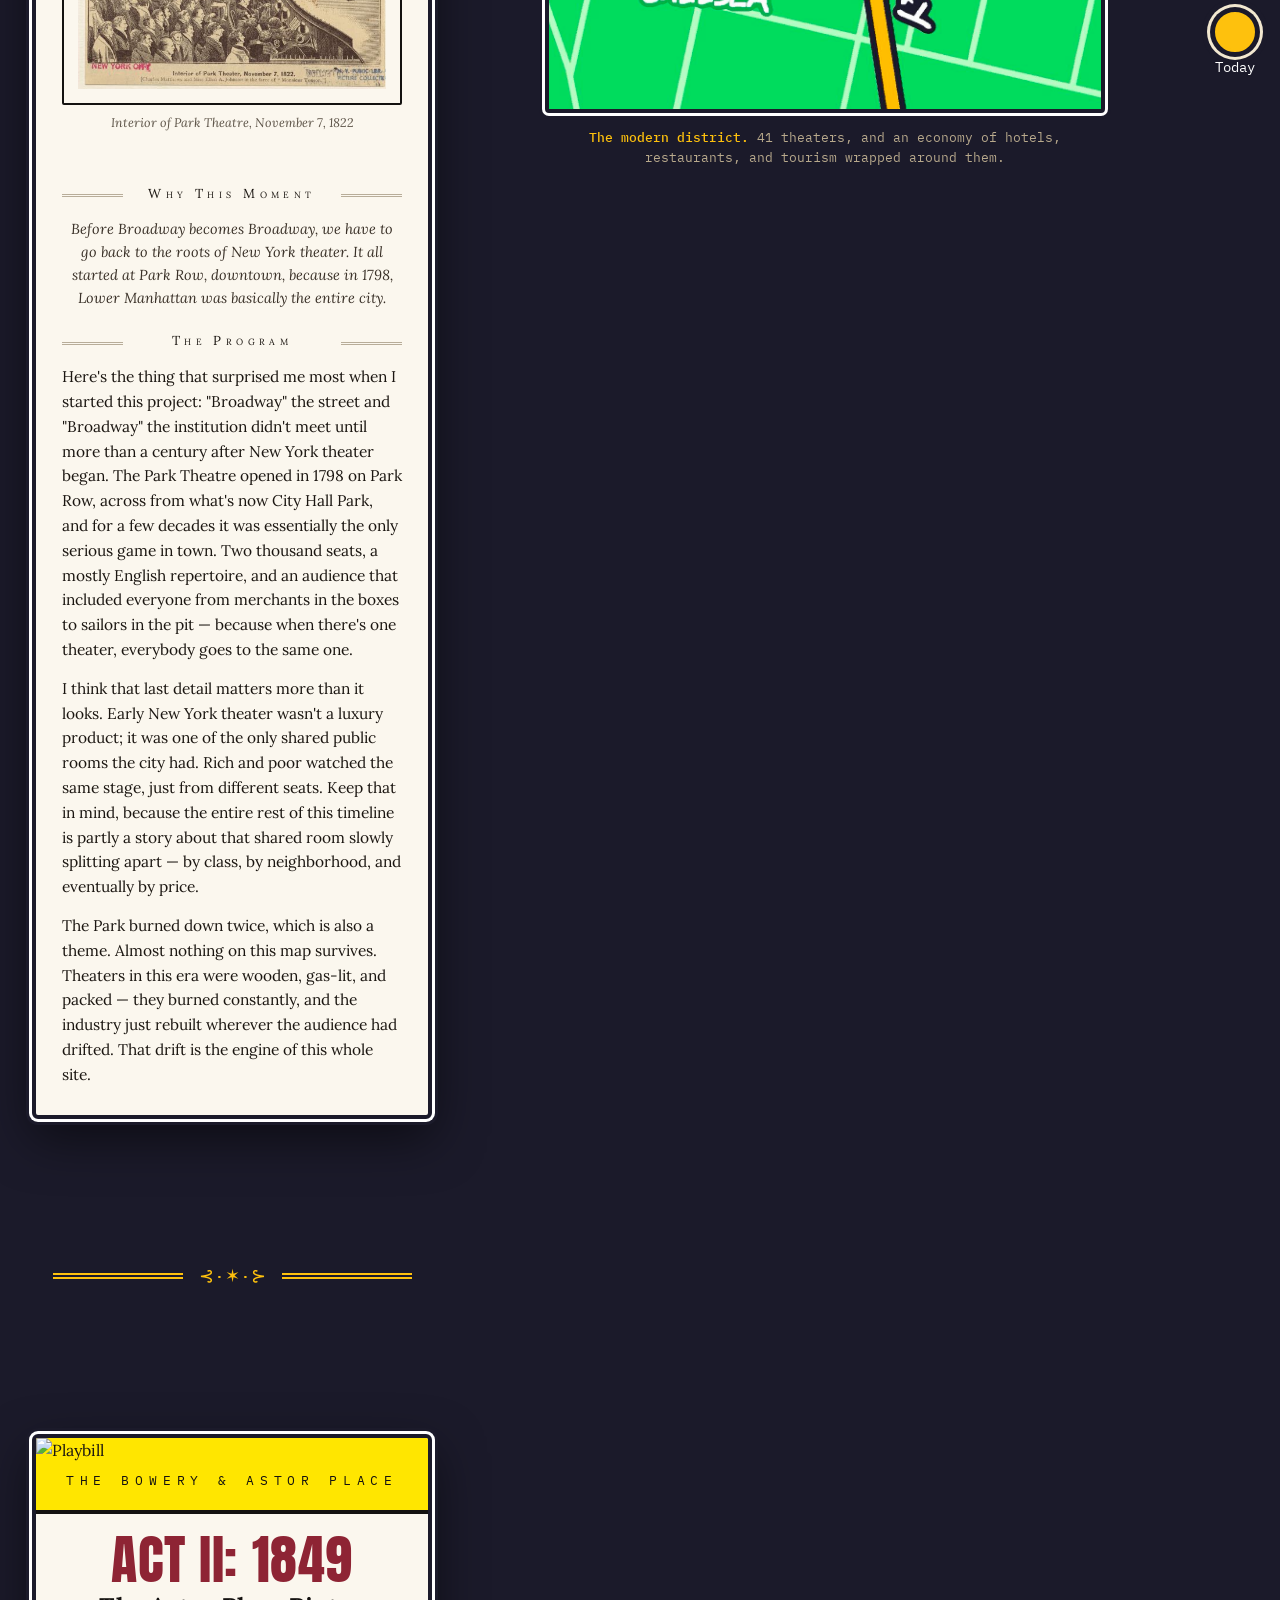
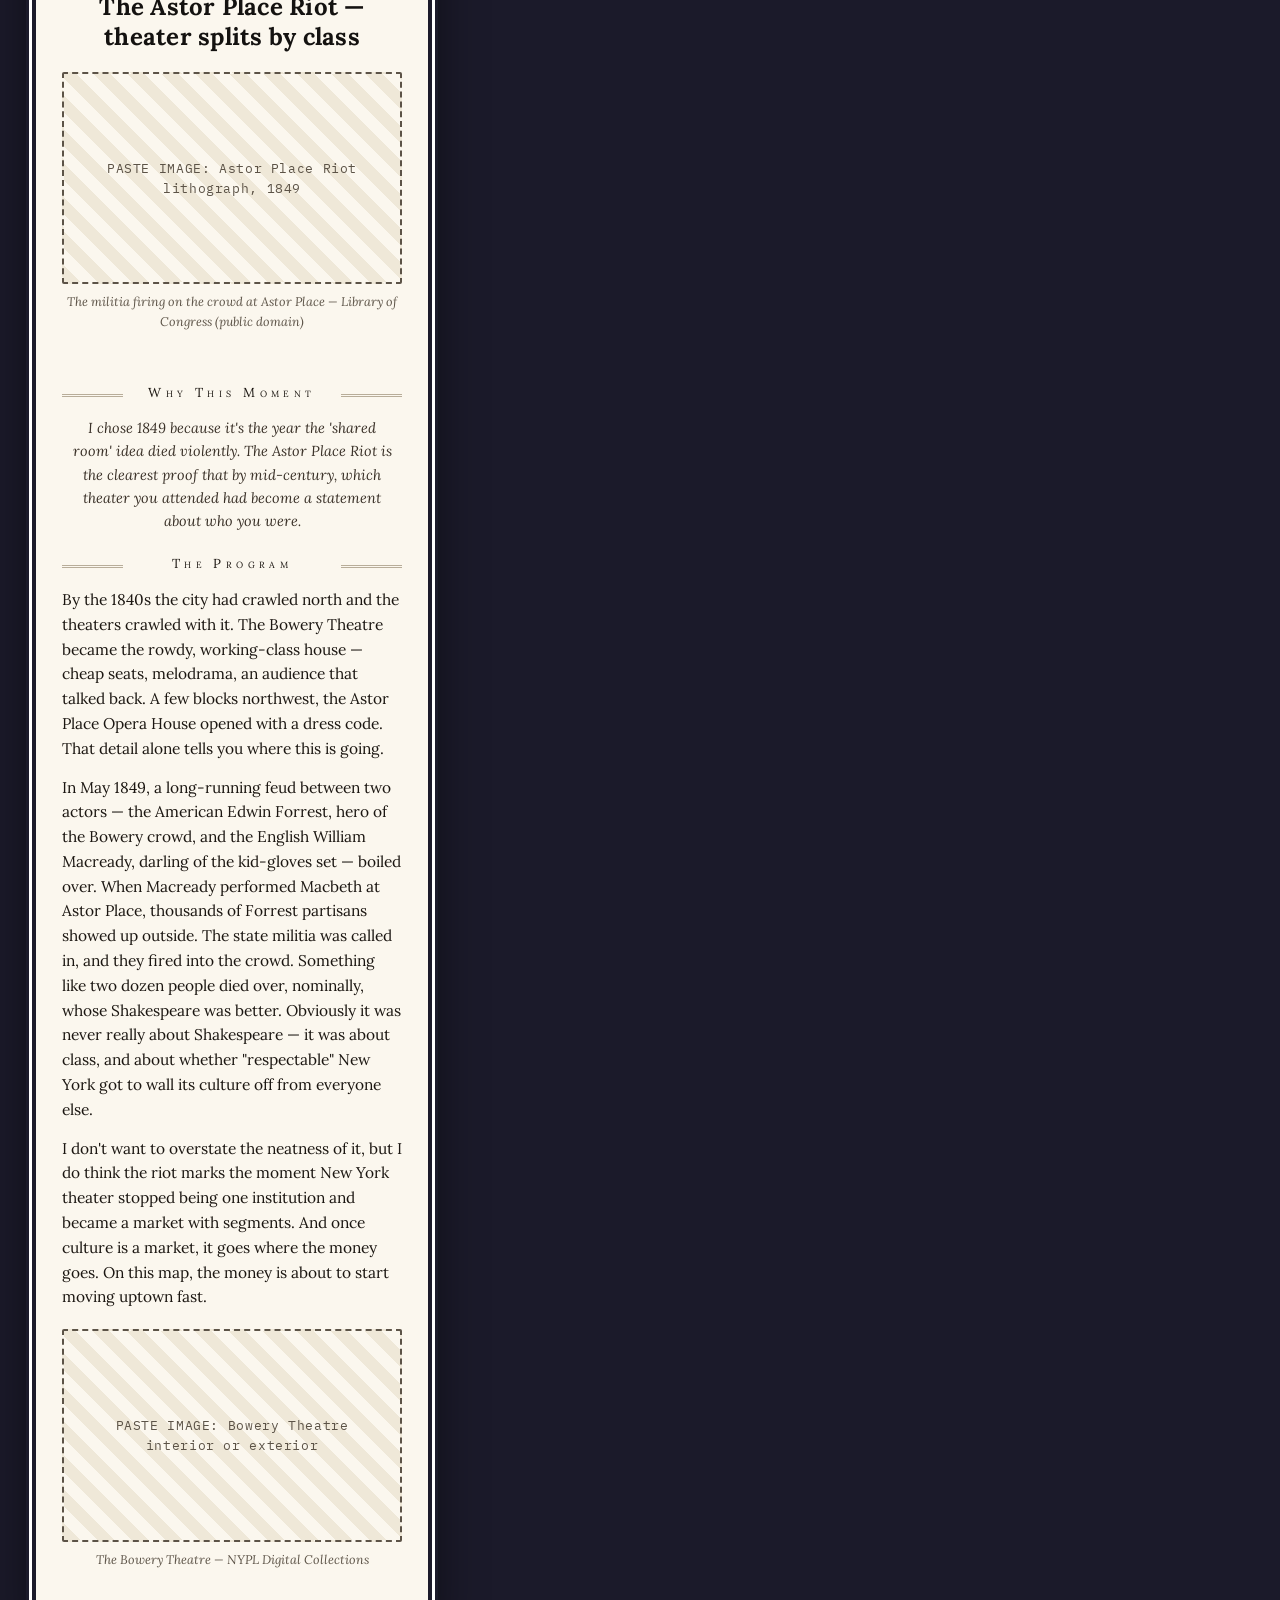
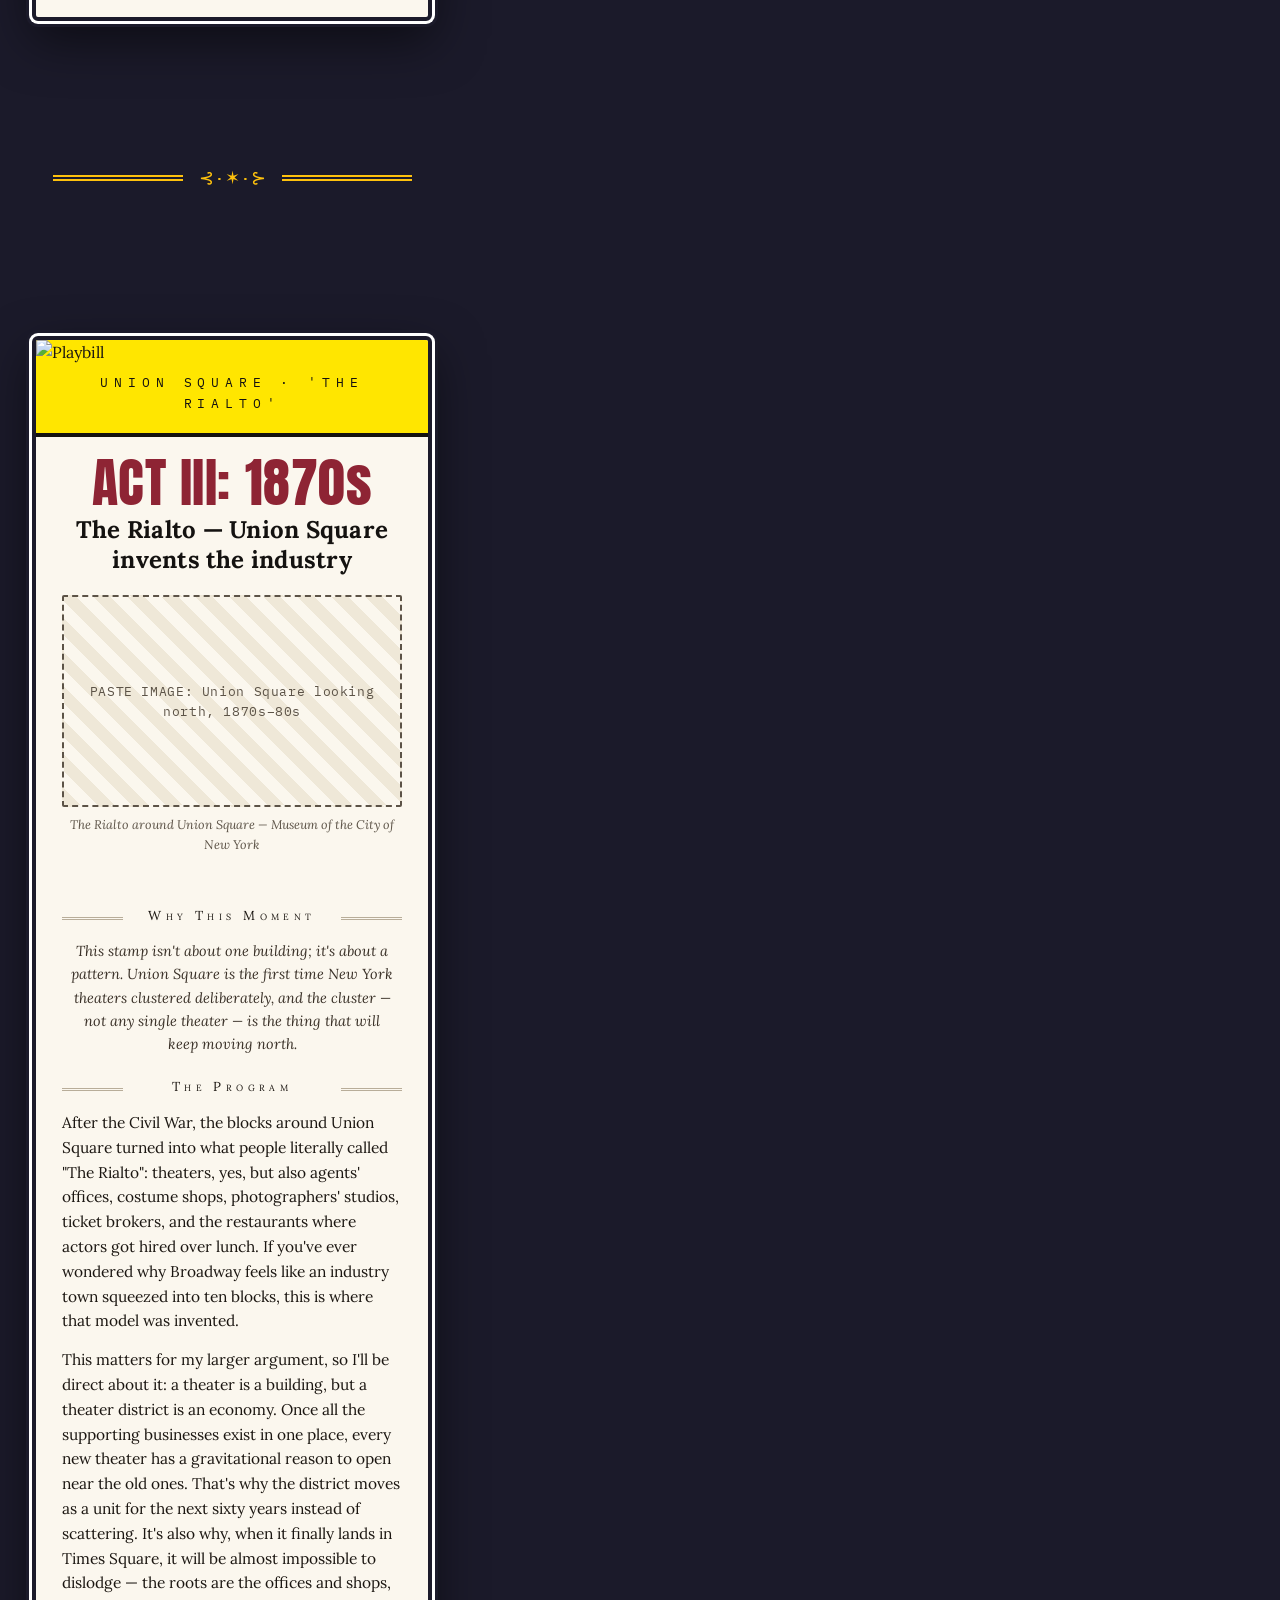
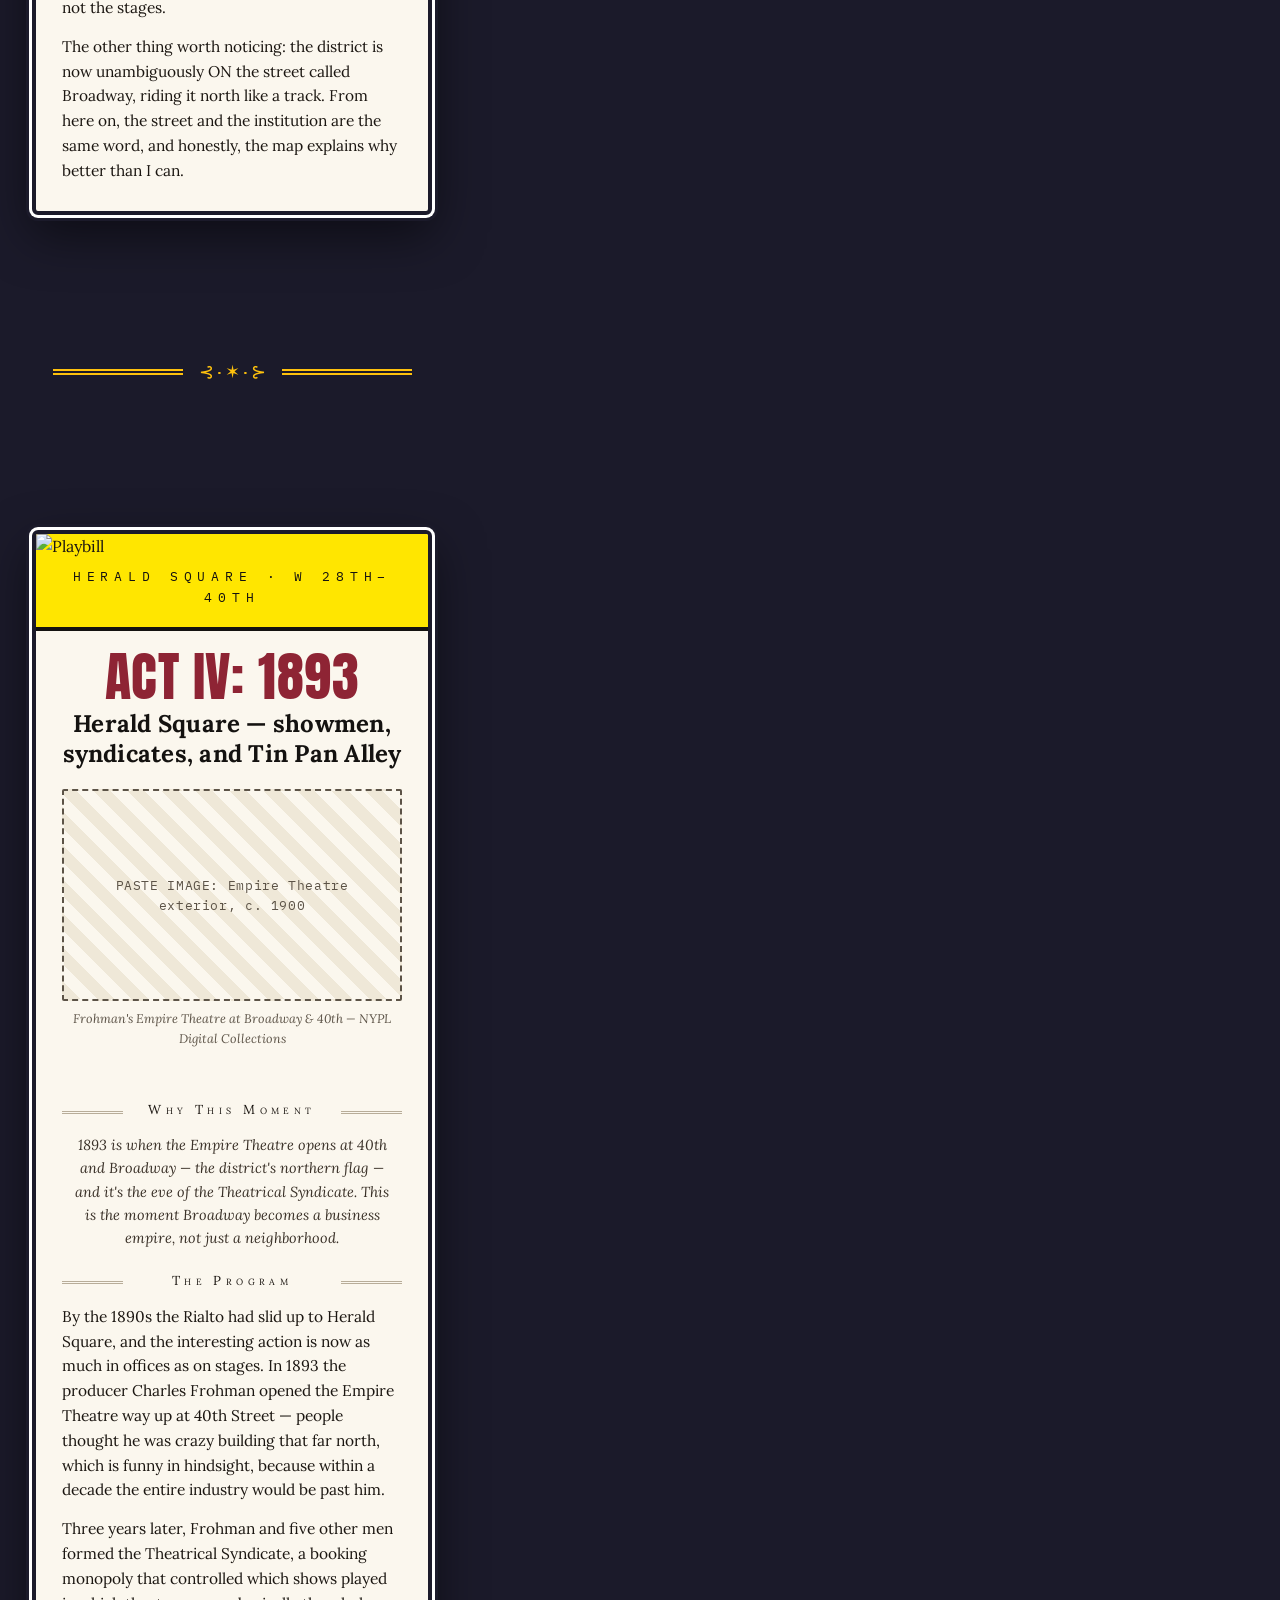
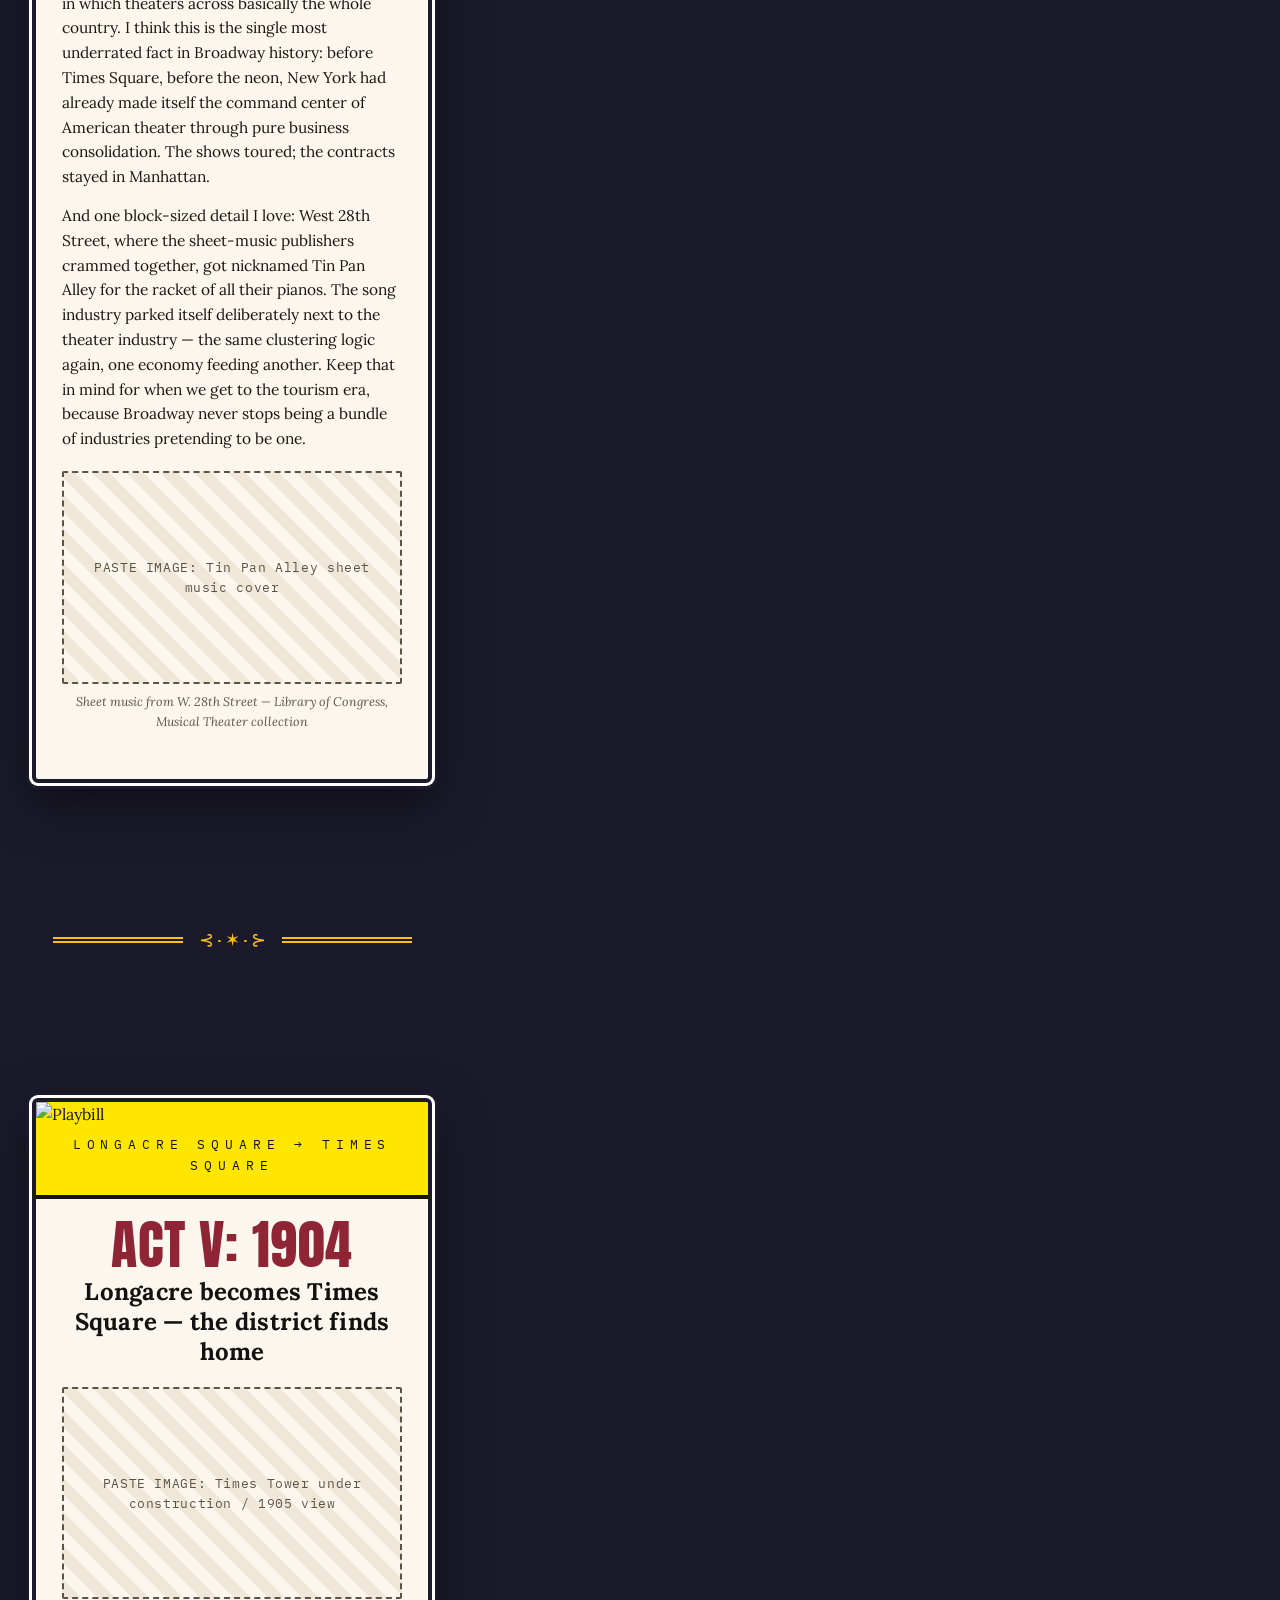
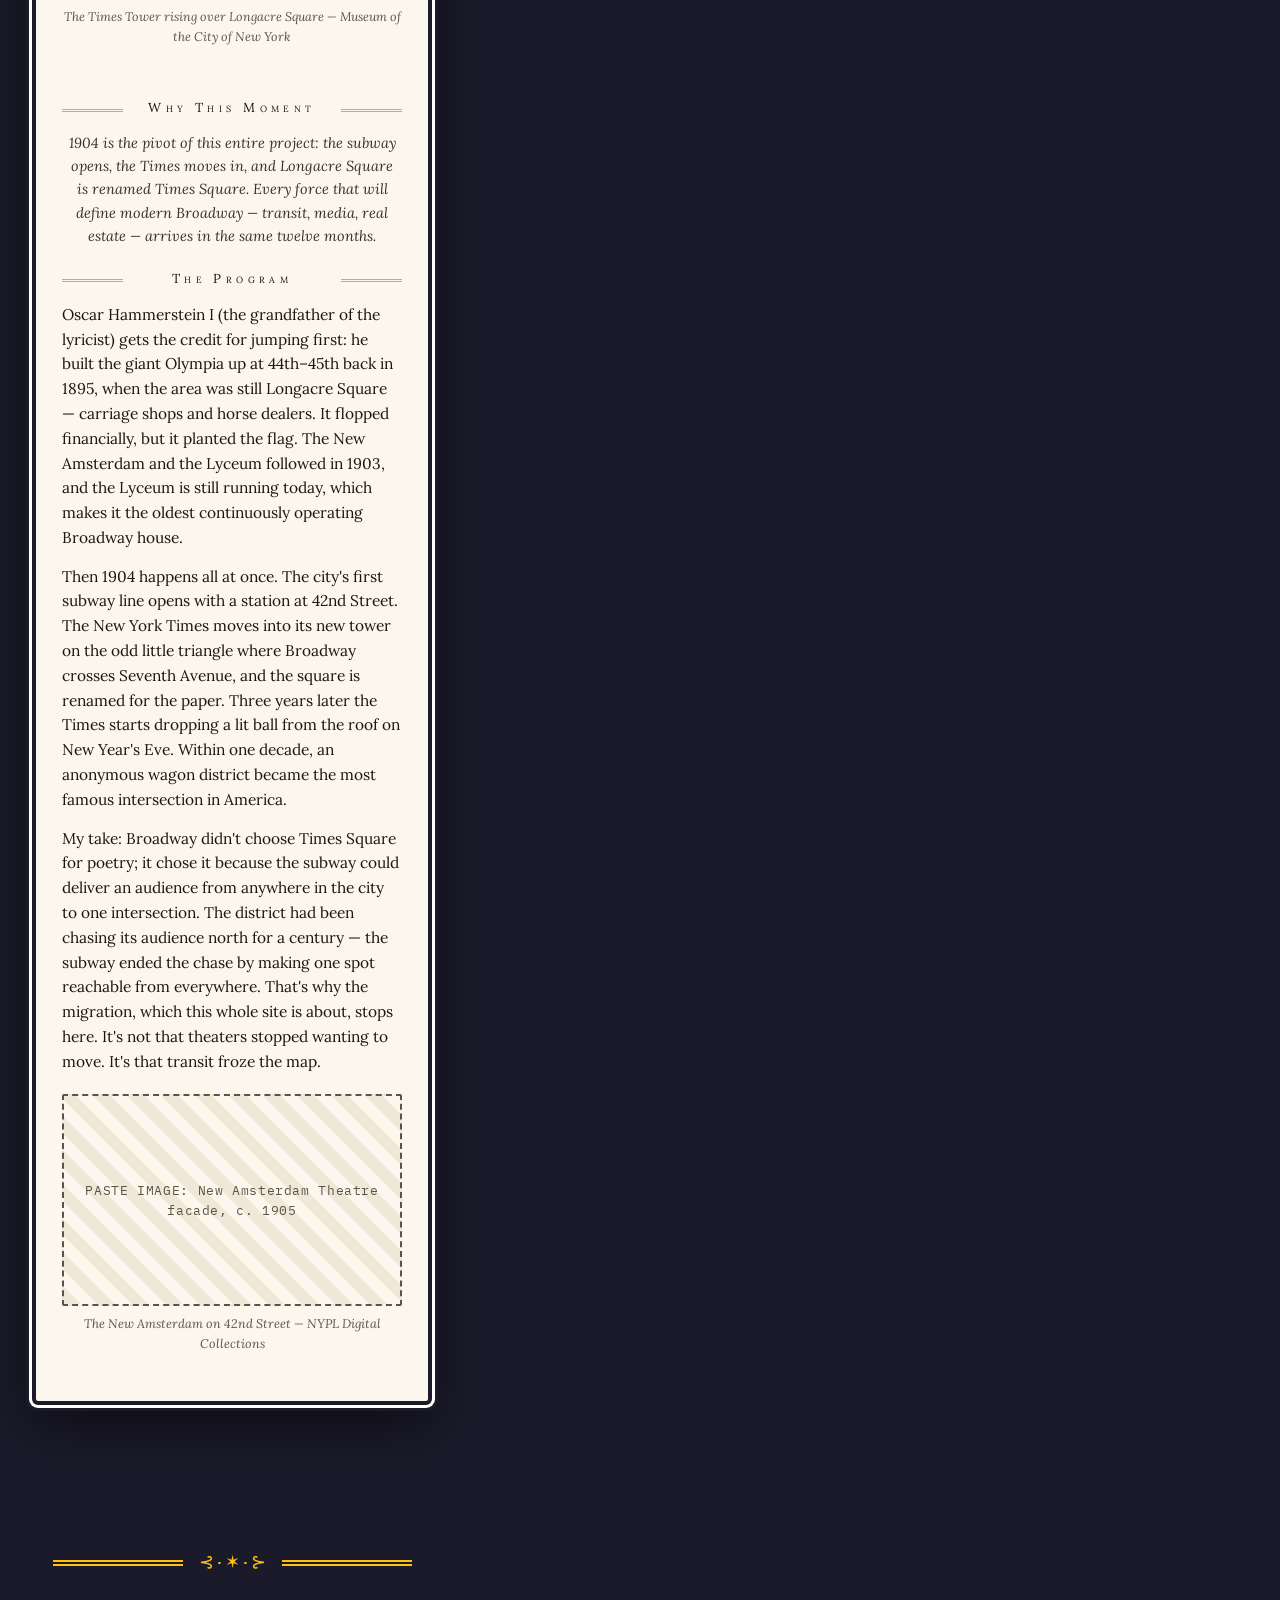
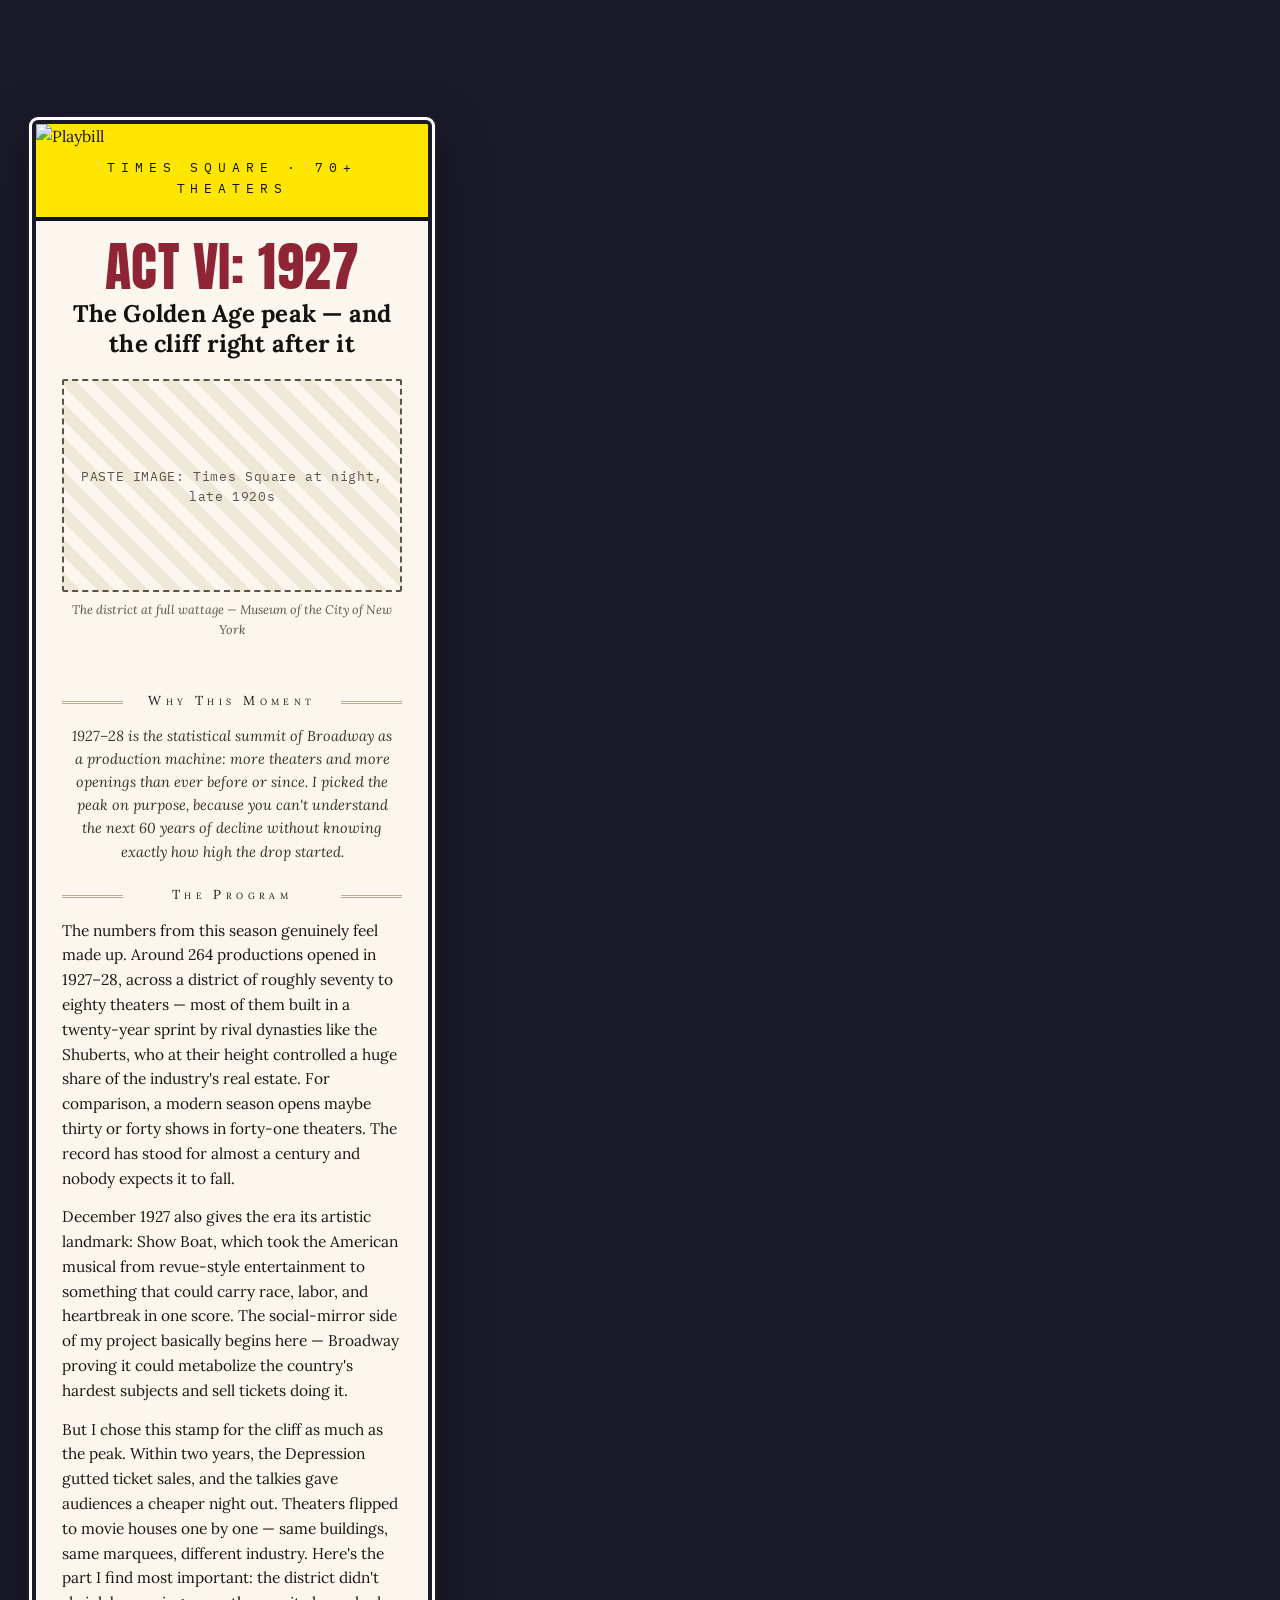
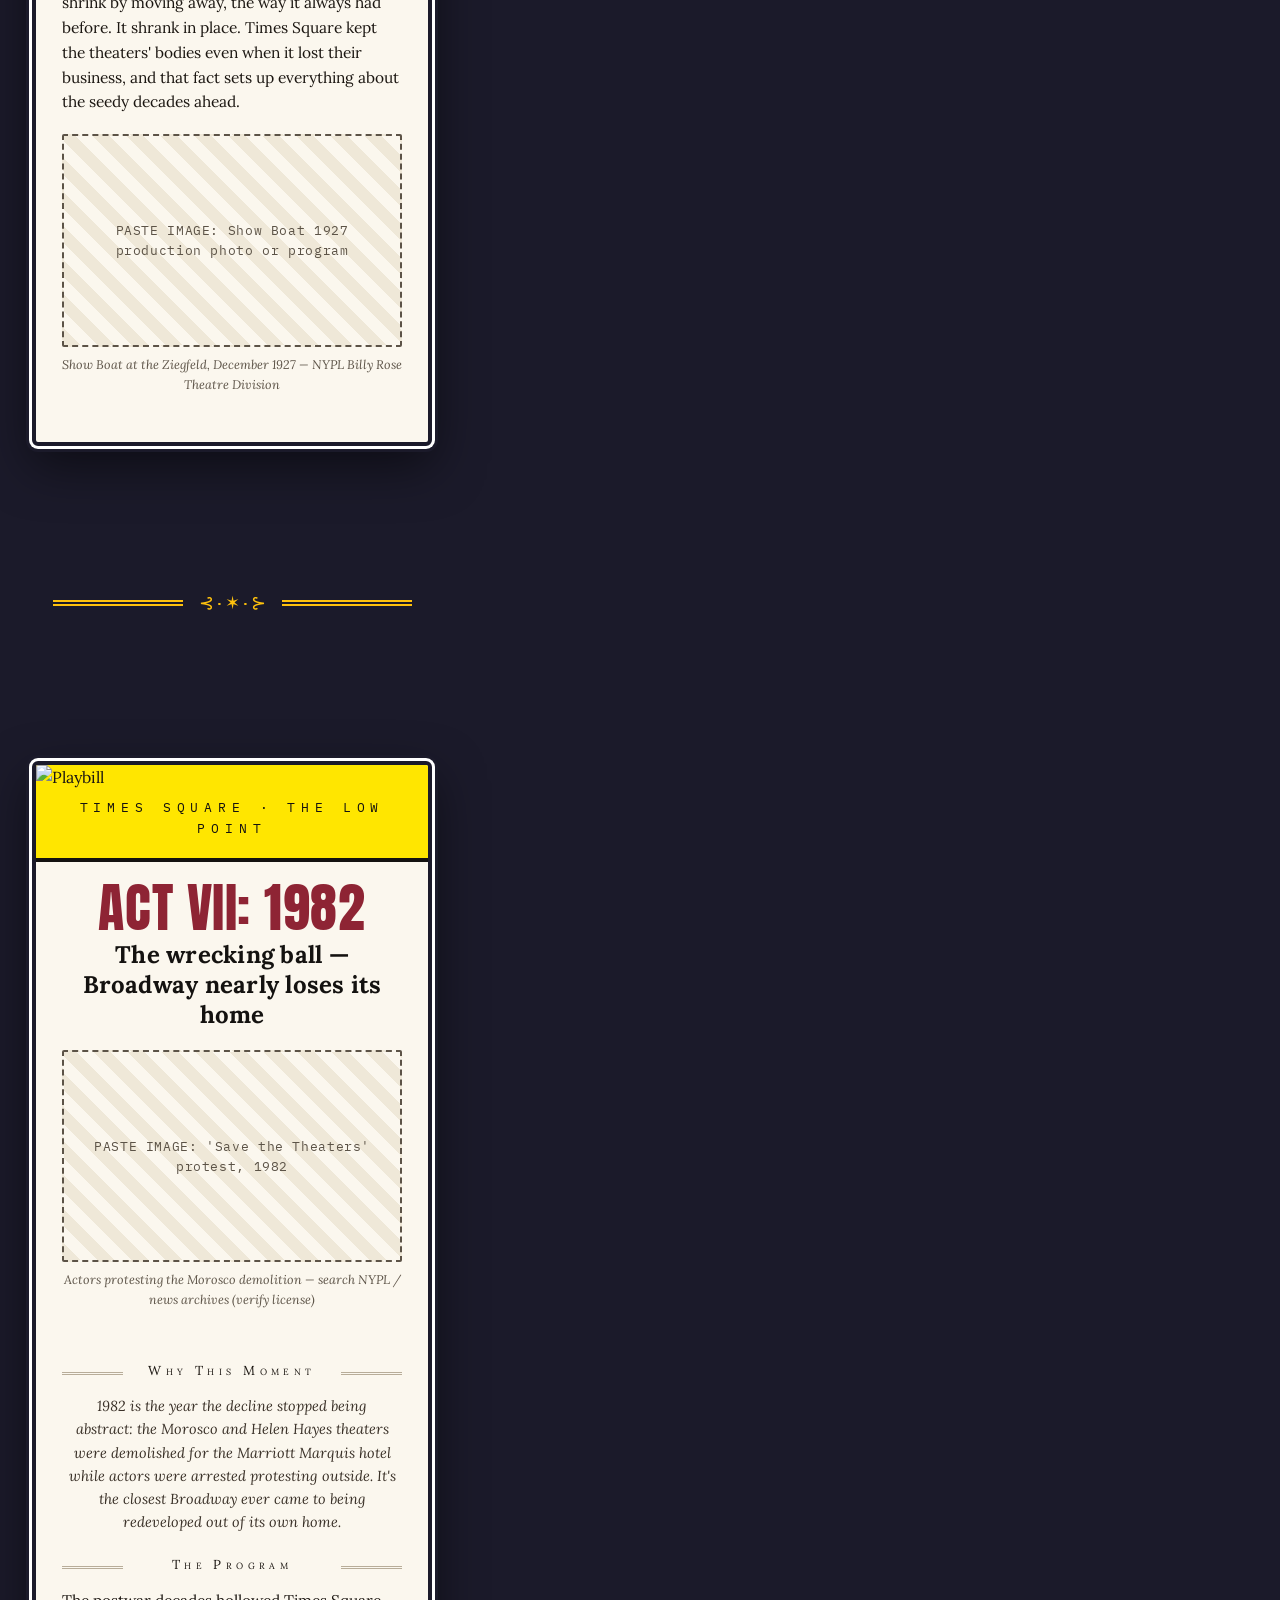
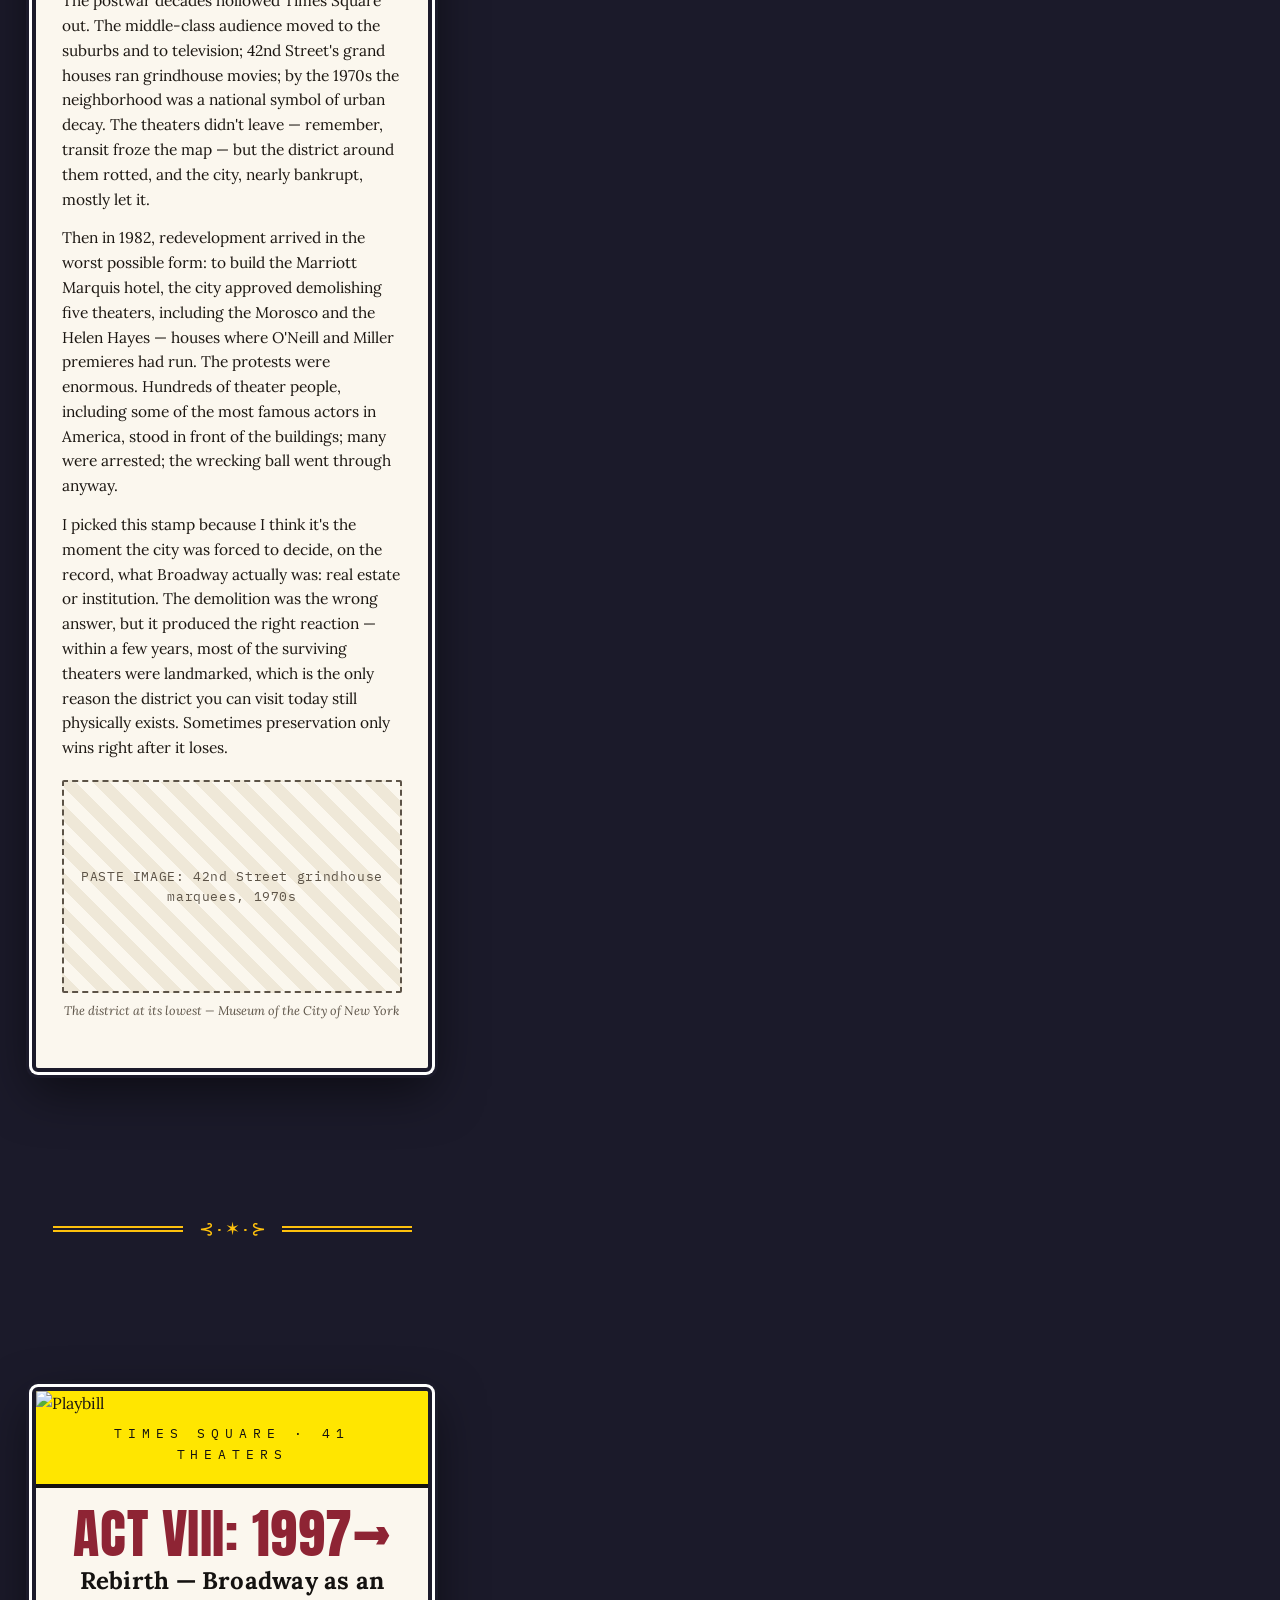
==== commit 2097228f: "wowe" ====
--- a/broadway-site/index.html
+++ b/broadway-site/index.html
@@ -14,8 +14,9 @@
 
 <!-- ================= HERO ================= -->
 <header class="hero">
-  <div class="eyebrow">Nicholas Lau &mdash; Writing as Critical Inquiry</div>
+  <div class="eyebrow">Nicholas Lau &mdash; Writing as Critical Inquiry, Section # 026</div>
   <h1>The Way to Broadway</h1>
+  <div class="hero-instructor">Professor Montana Ray</div>
   <div class="hero-rule">
     <span class="hero-rule-seg left"></span>
     <span class="hero-rule-symbol">⊰·⇓·⊱</span>
@@ -66,10 +67,10 @@
   <p>I could have written all of this as a paper, but I think the whole point of Broadway's history is that it's a story about <em>location</em> — about an industry physically dragging itself up an island, block by block, chasing its audience. That's something you can read about, or it's something you can watch happen. I'd rather you watch it happen.</p>
   <p>Every stop on this timeline was chosen because something structural changed there: not just "a famous show opened," but the district moved, or the business model changed, or the city pushed back. That's the standard I used to keep this from becoming a list of every theater that ever existed.</p>
 
-  <h3 style="margin-top:40px">Image sources</h3>
-  <p>All placeholder frames are labeled with what belongs in them. Everything can be pulled from public-domain or licensed collections:</p>
+  <h3 style="margin-top:40px">Bibliography</h3>
+  <p></p>
   <ul>
-    <li>NYPL Digital Collections (public-domain filter) — Billy Rose Theatre Division, theater marquee collection</li>
+    <li>The Miriam and Ira D. Wallach Division of Art, Prints and Photographs: Picture Collection, The New York Public Library. "Interior of Park Theatre, November 7, 1822" The New York Public Library Digital Collections. 1822. https://digitalcollections.nypl.org/items/61eaa480-c560-012f-70f3-58d385a7bc34</li>
     <li>Museum of the City of New York — Times Square &amp; Midtown urban photography</li>
     <li>Library of Congress, Prints &amp; Photographs — early theater exteriors, sheet music covers</li>
     <li>Wikimedia Commons — modern, clearly-licensed photos</li>
--- a/broadway-site/css/styles.css
+++ b/broadway-site/css/styles.css
@@ -5,8 +5,8 @@
 
 :root{
   /* stage (page) */
-  --stage:#16110D;
-  --stage-soft:#211913;
+  --stage:#1B1A2A;
+  --stage-soft:#201f31;
   --line:#3A2E23;
 
   /* marquee accents */
@@ -51,6 +51,10 @@
   max-width:14ch;
 }
 .hero h1 .gold{color:var(--marquee)}
+.hero-instructor{
+  font-family:'IBM Plex Mono',monospace;font-size:13px;letter-spacing:.3em;
+  color:#CBBFA8;text-transform:uppercase;margin-top:22px;
+}
 .hero-rule{
   display:flex;align-items:center;justify-content:center;gap:16px;
   margin:64px auto 0;
@@ -184,7 +188,11 @@
   color:var(--pb-ink-soft);font-family:'IBM Plex Mono',monospace;
   font-size:12.5px;letter-spacing:.05em;padding:14px;
 }
-.img-slot img{border-style:solid;border-color:var(--pb-black)}
+.img-slot img{
+  aspect-ratio:auto;height:auto;object-fit:unset;
+  border-style:solid;border-color:var(--pb-black);
+  background:none;
+}
 .img-slot figcaption{
   font-size:12.5px;color:var(--pb-ink-soft);margin-top:7px;font-style:italic;text-align:center;
 }
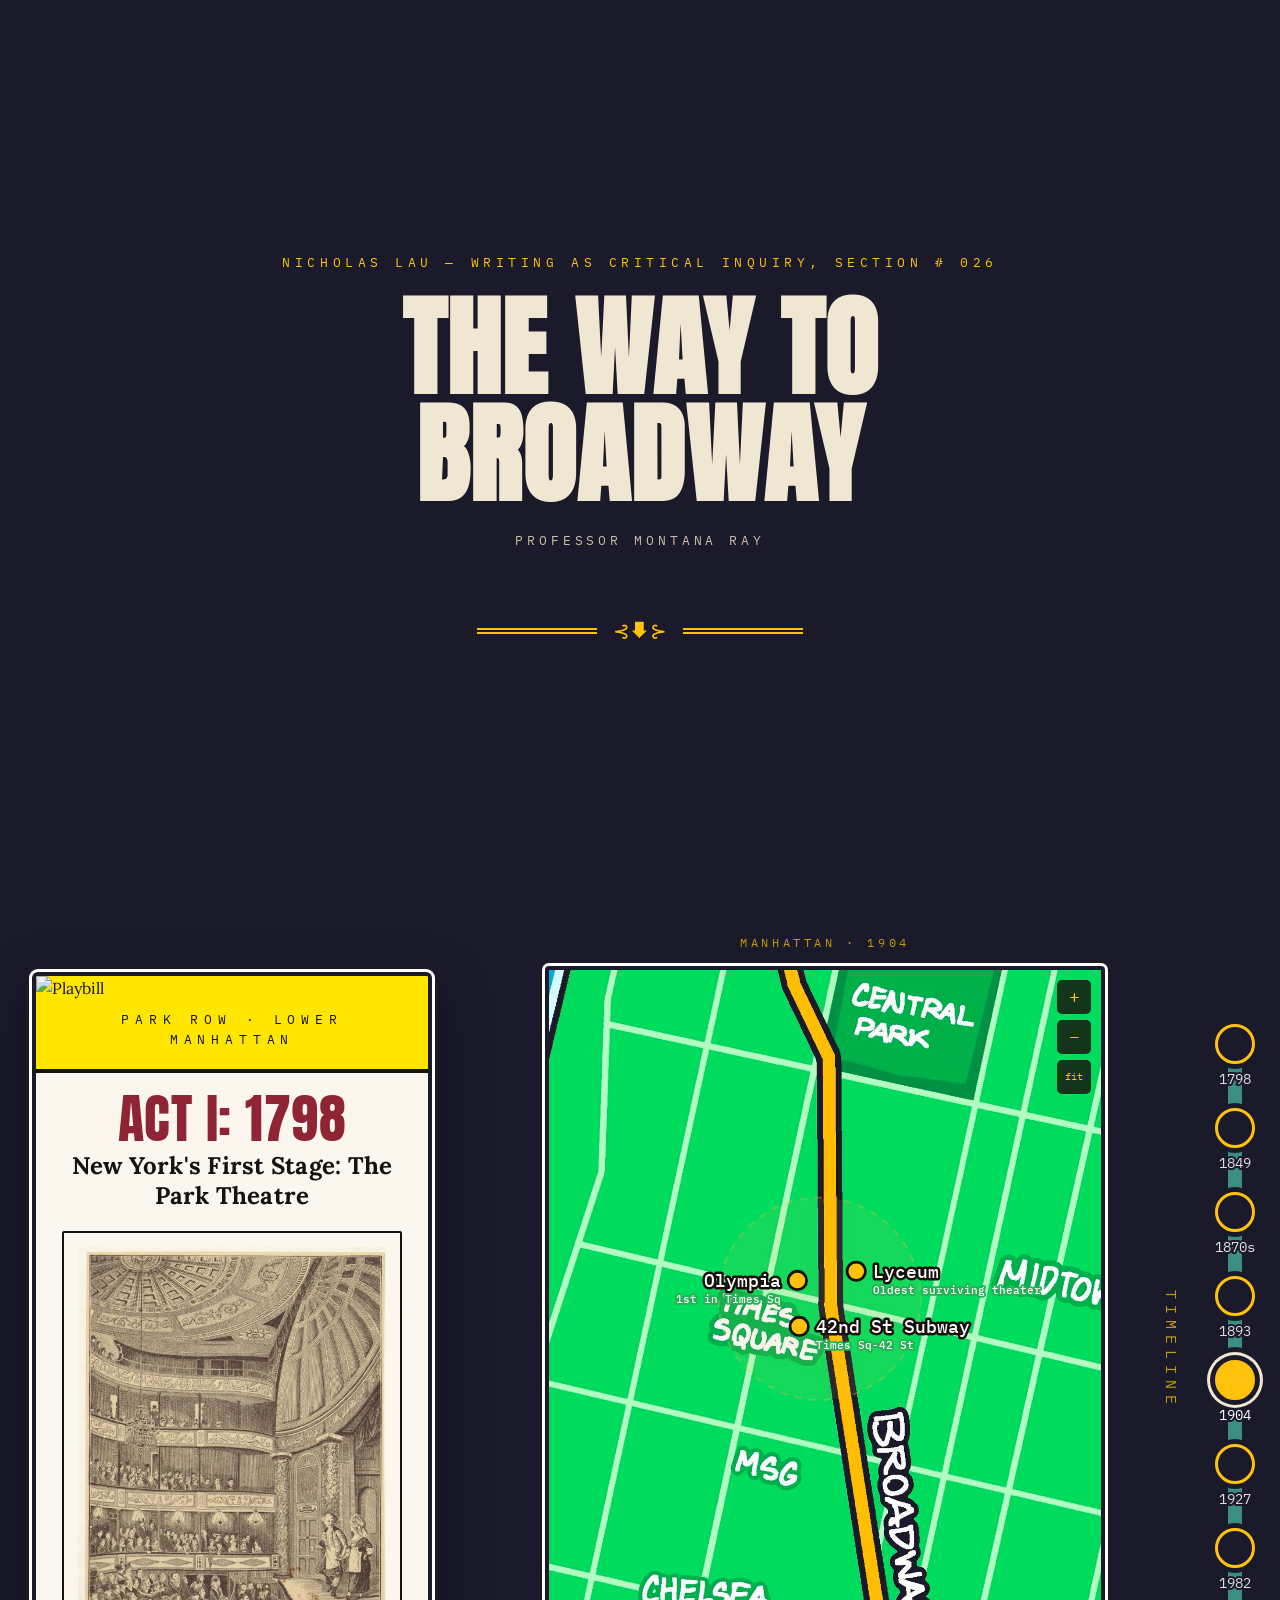
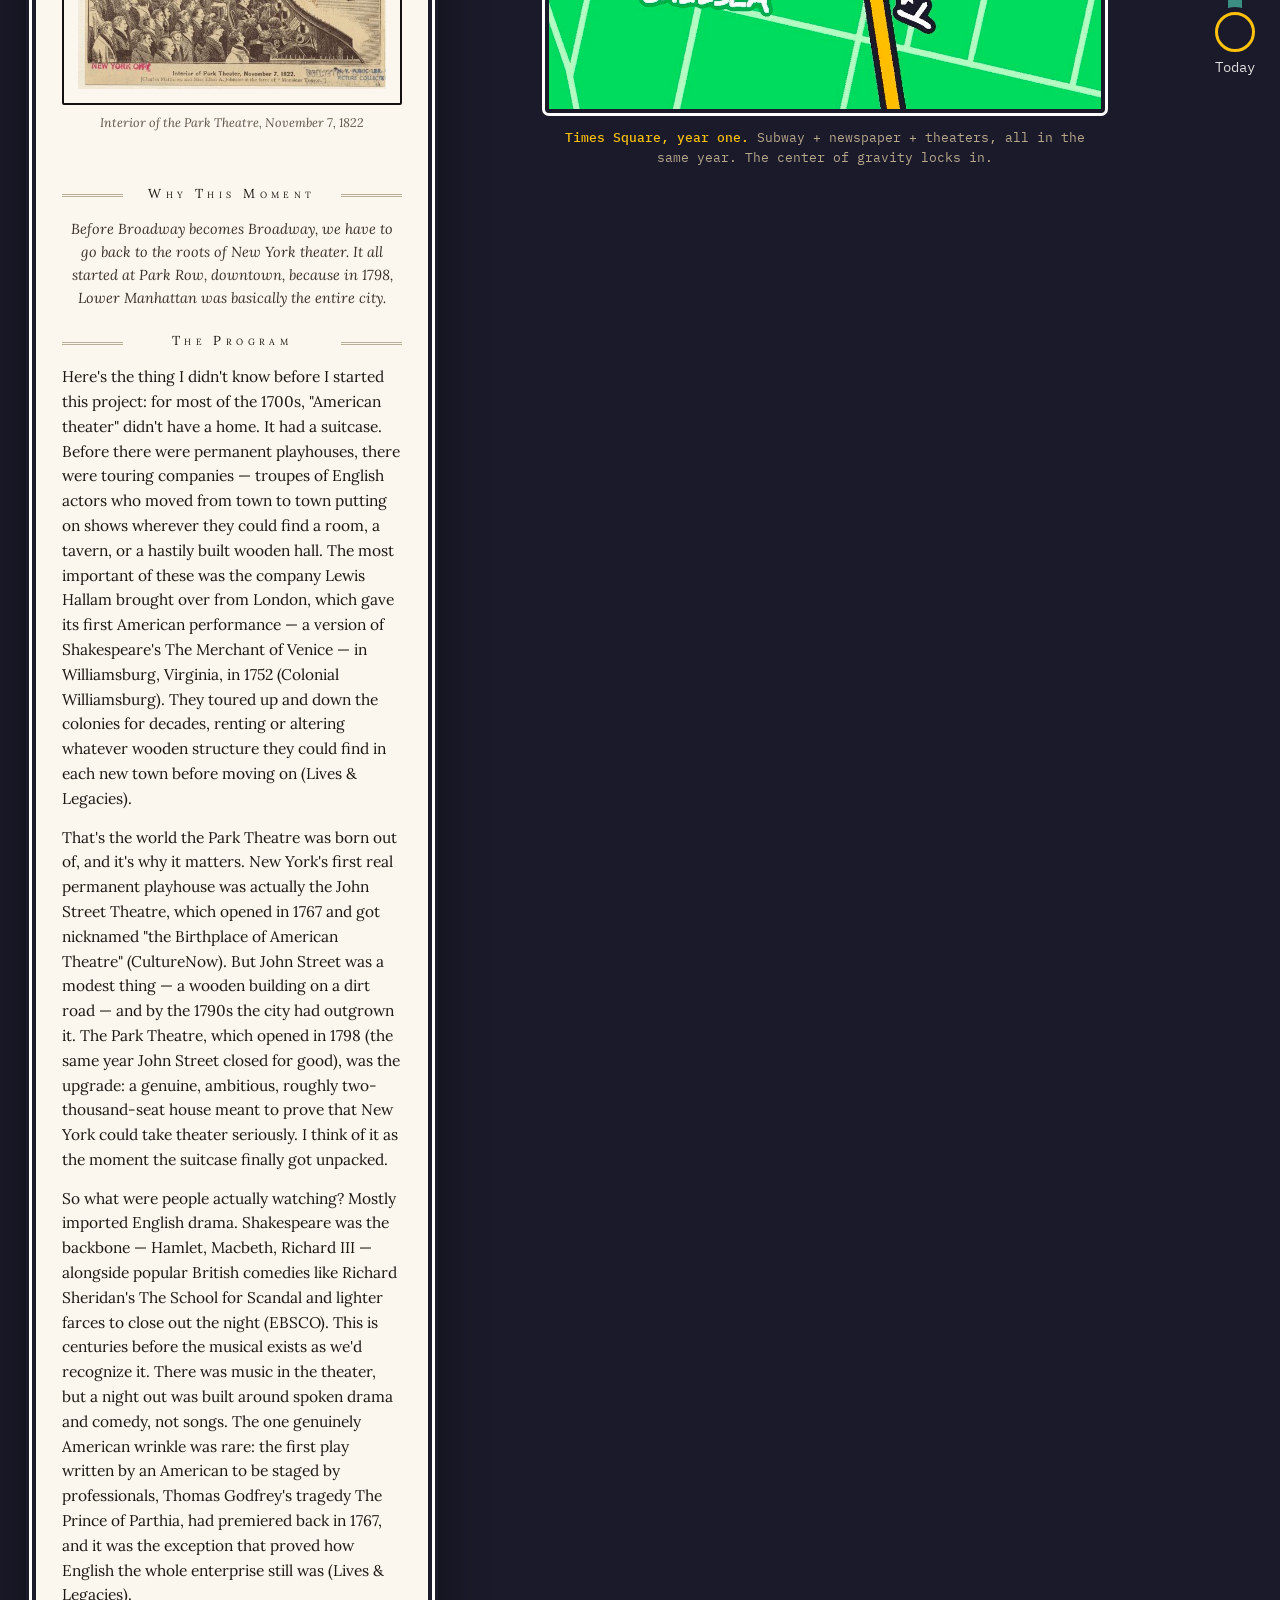
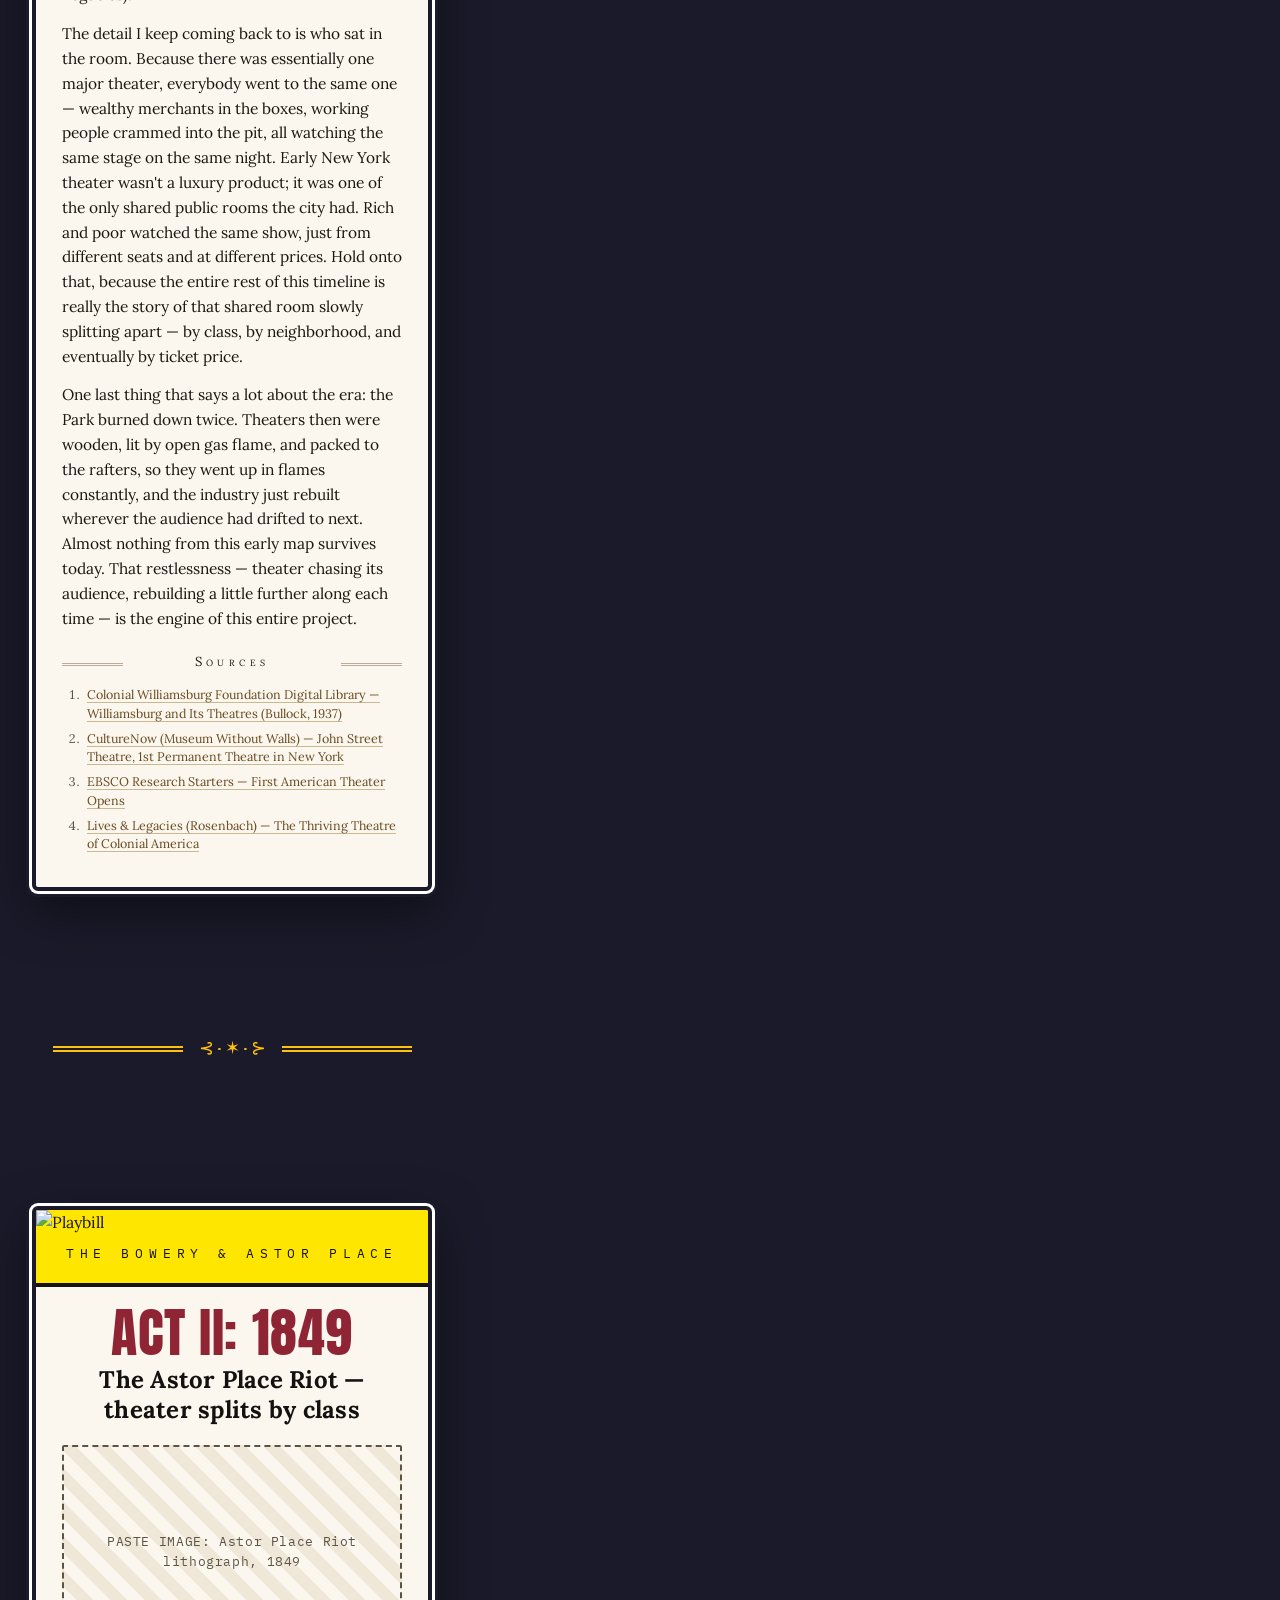
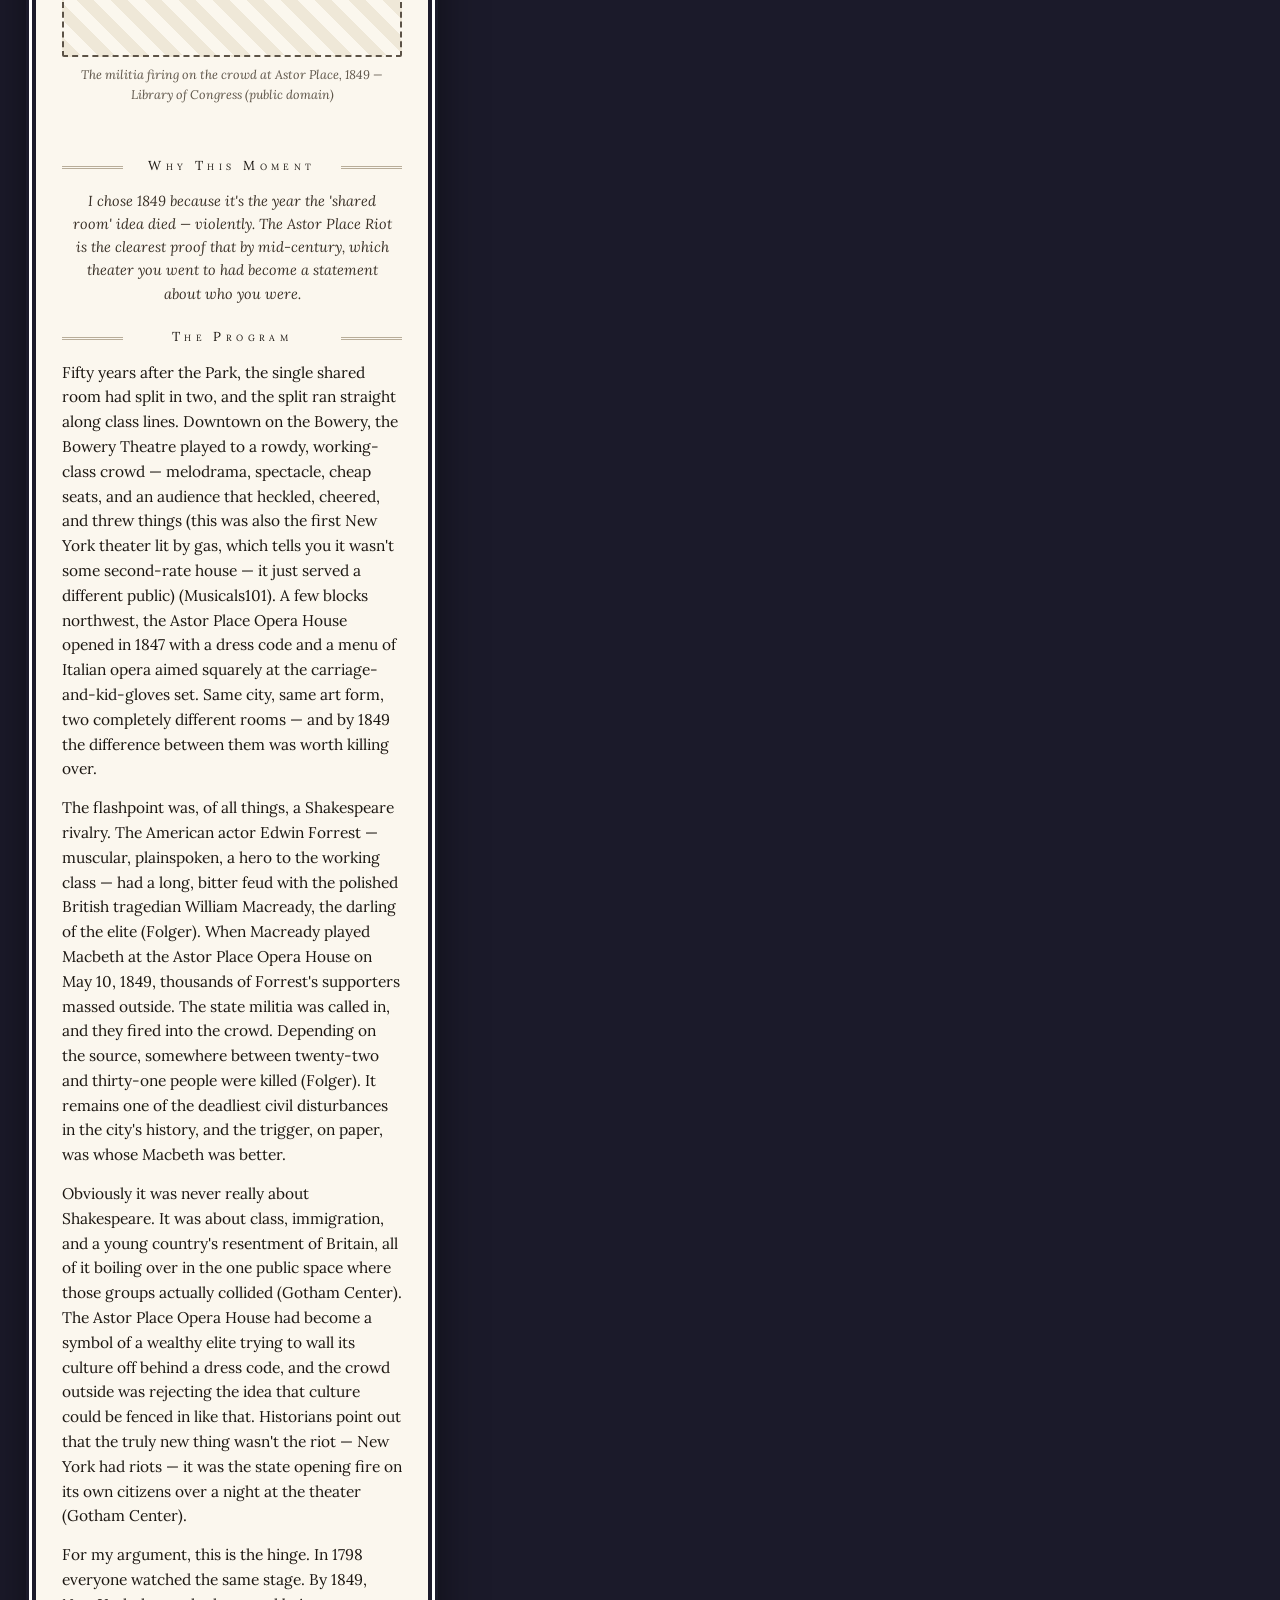
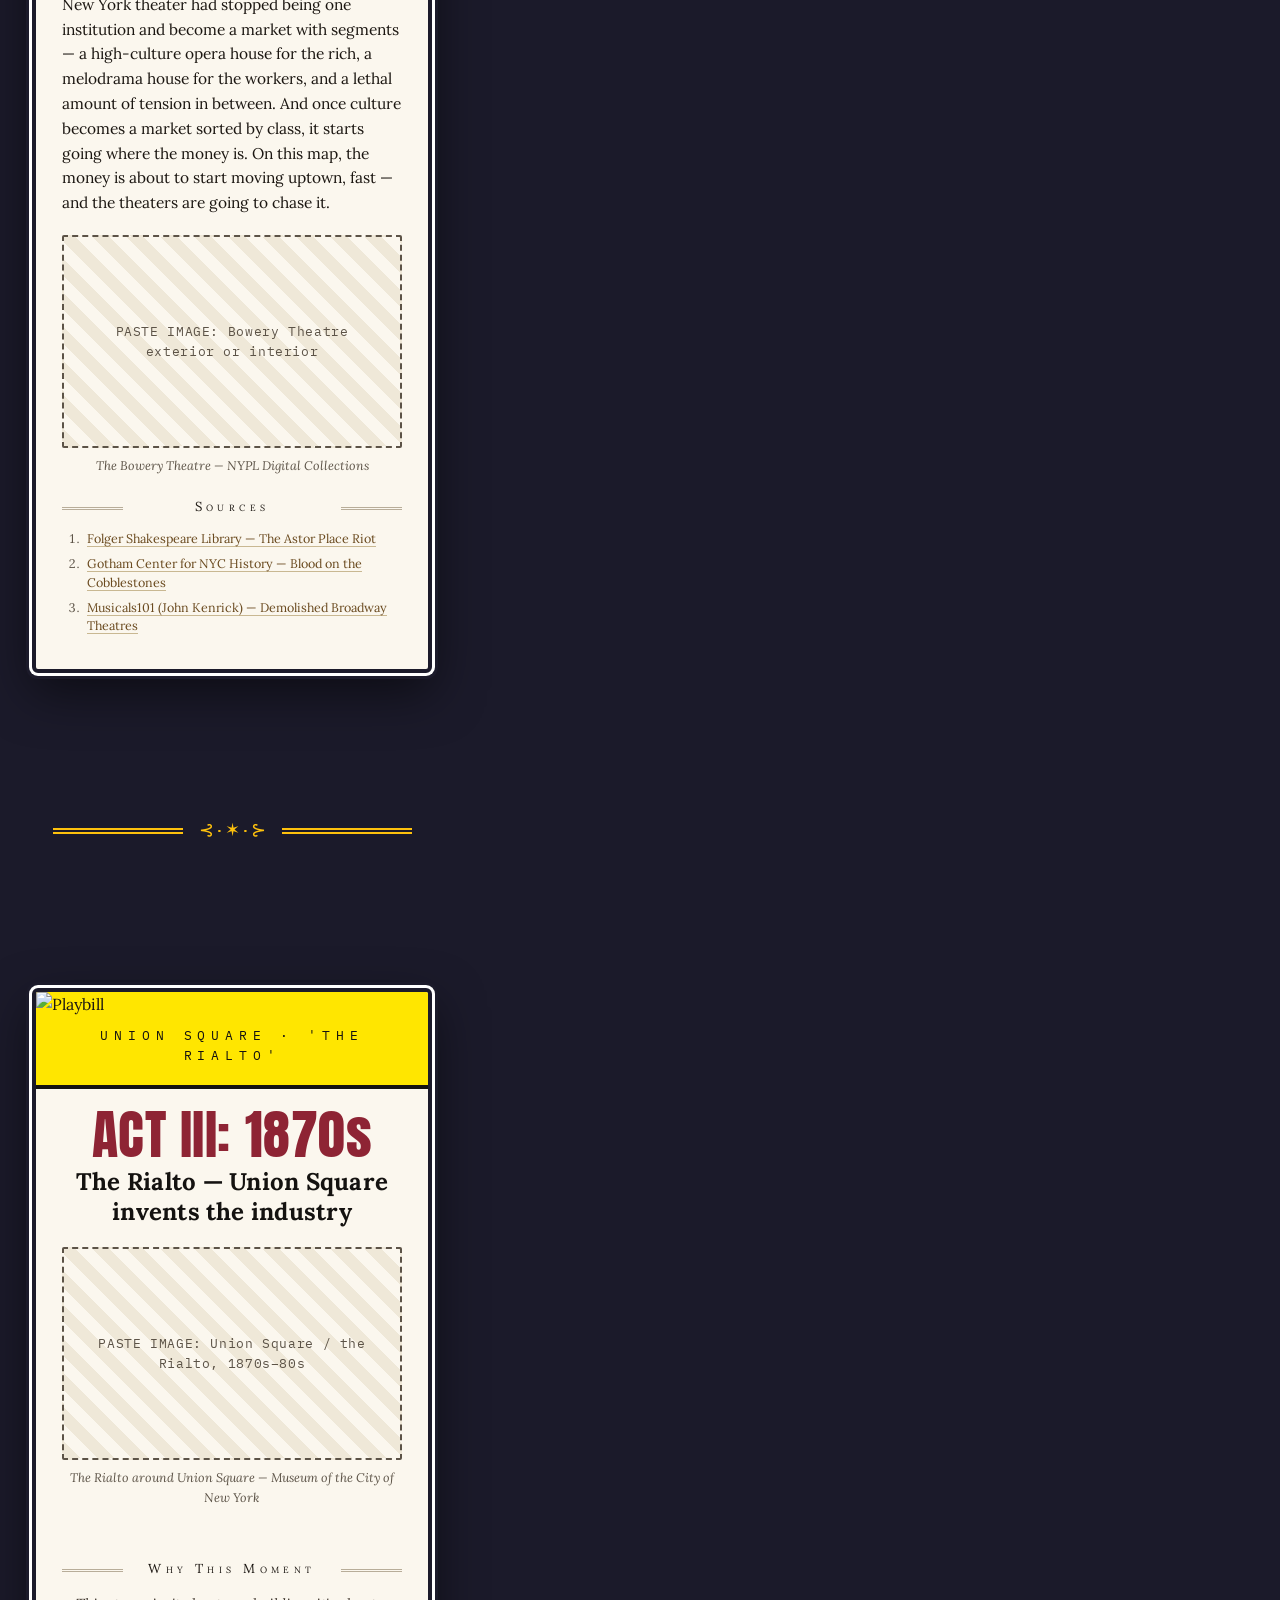
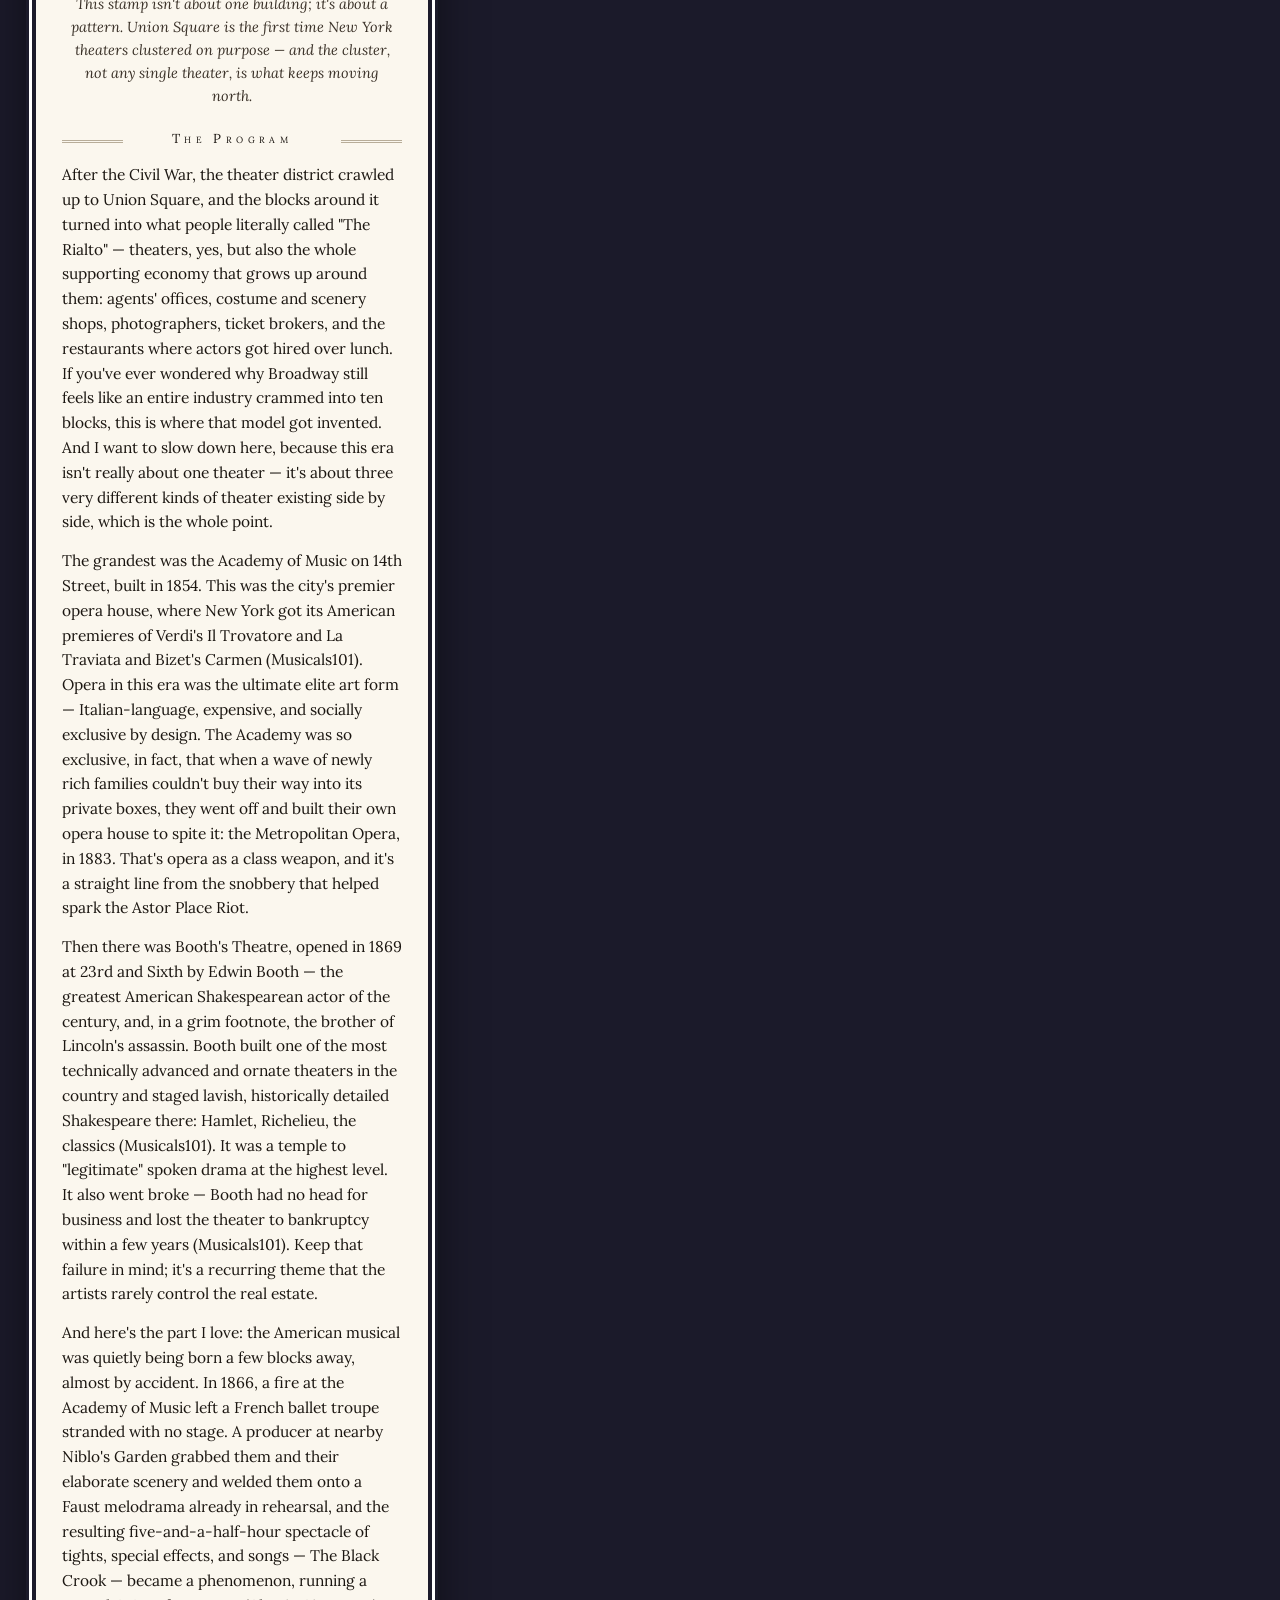
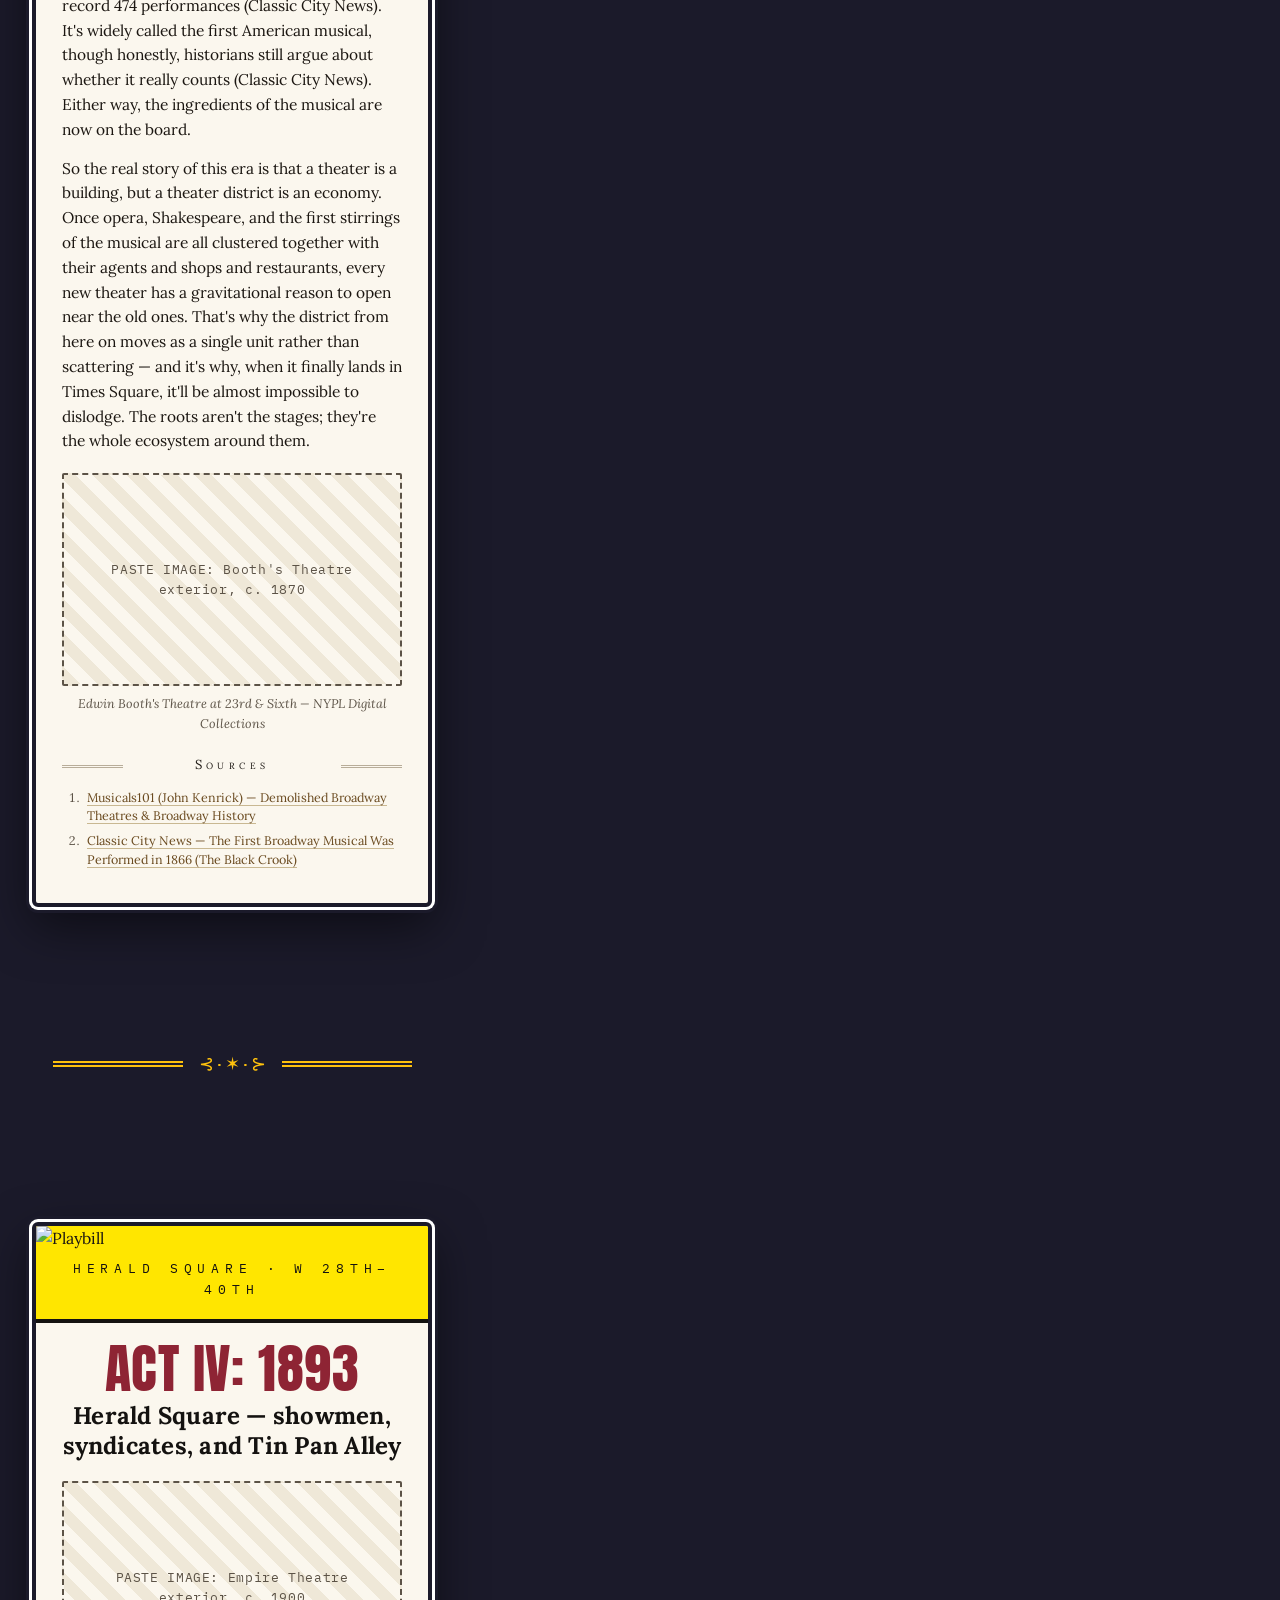
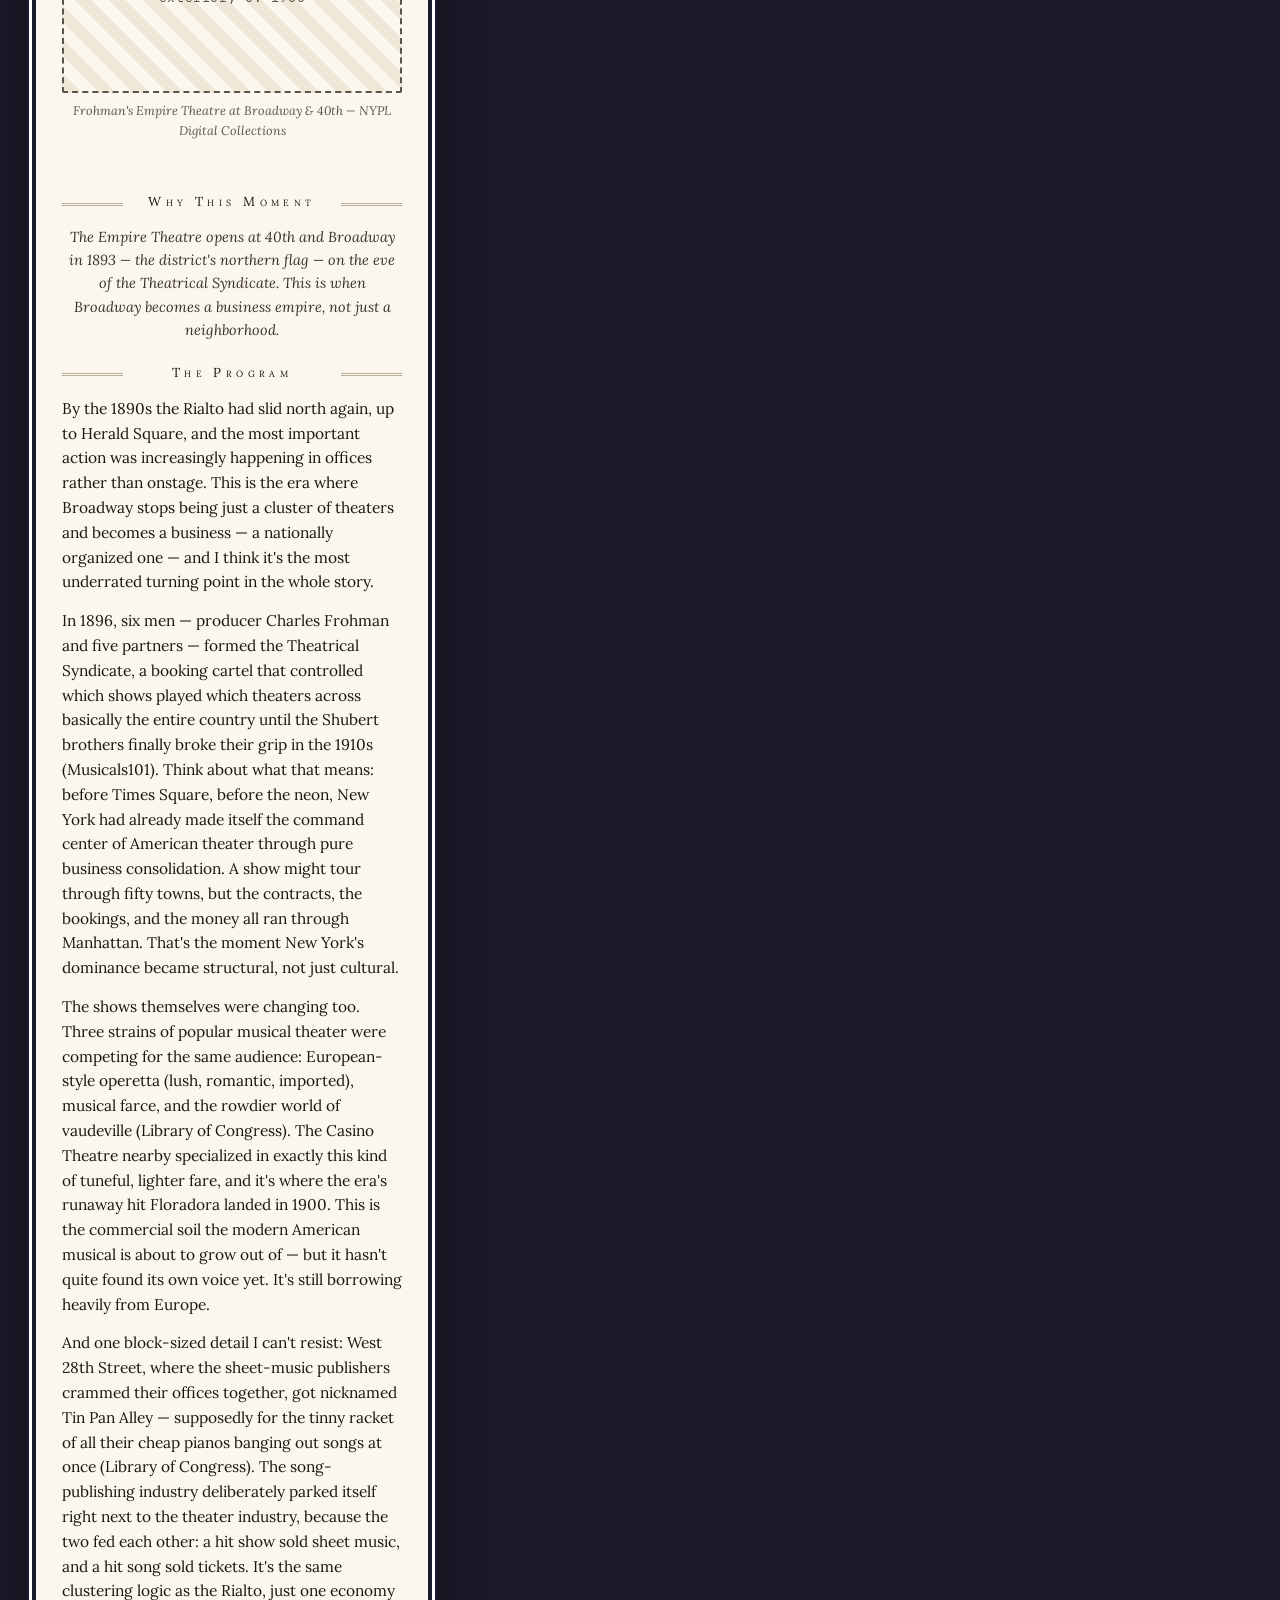
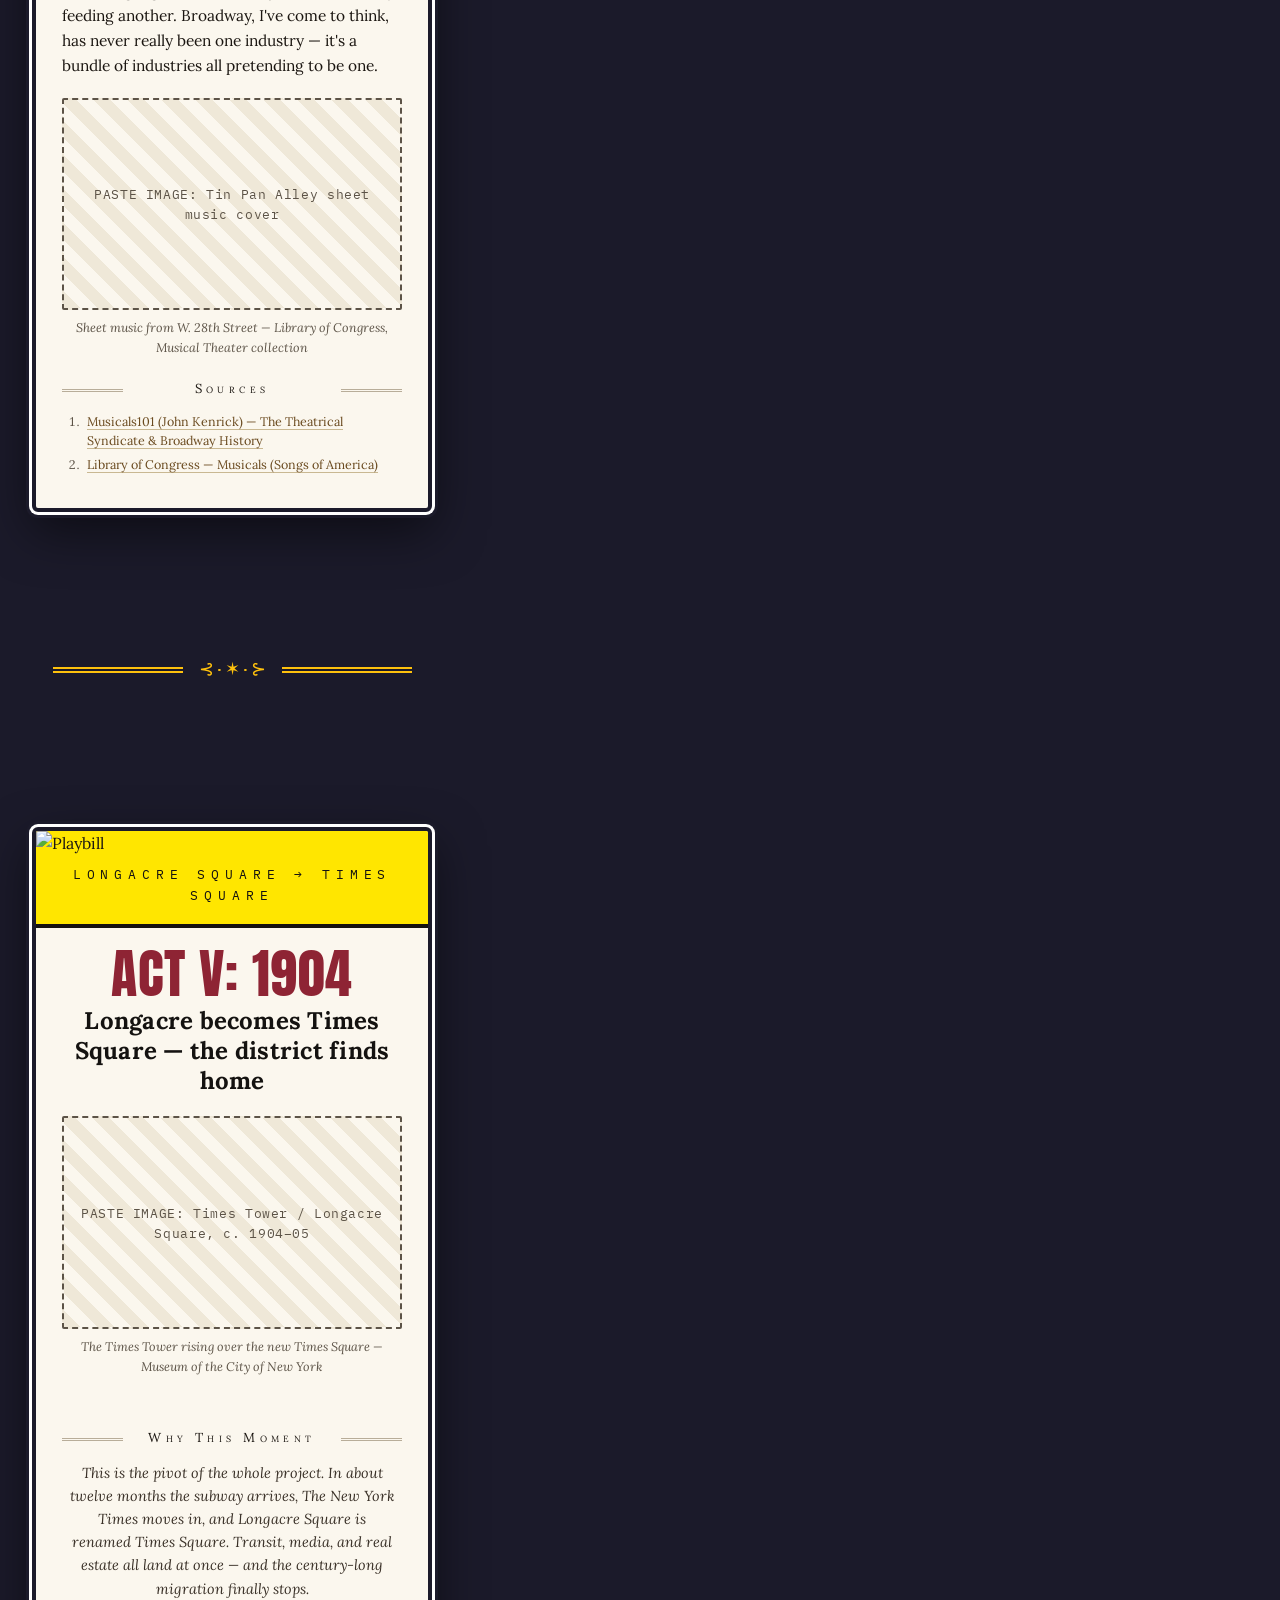
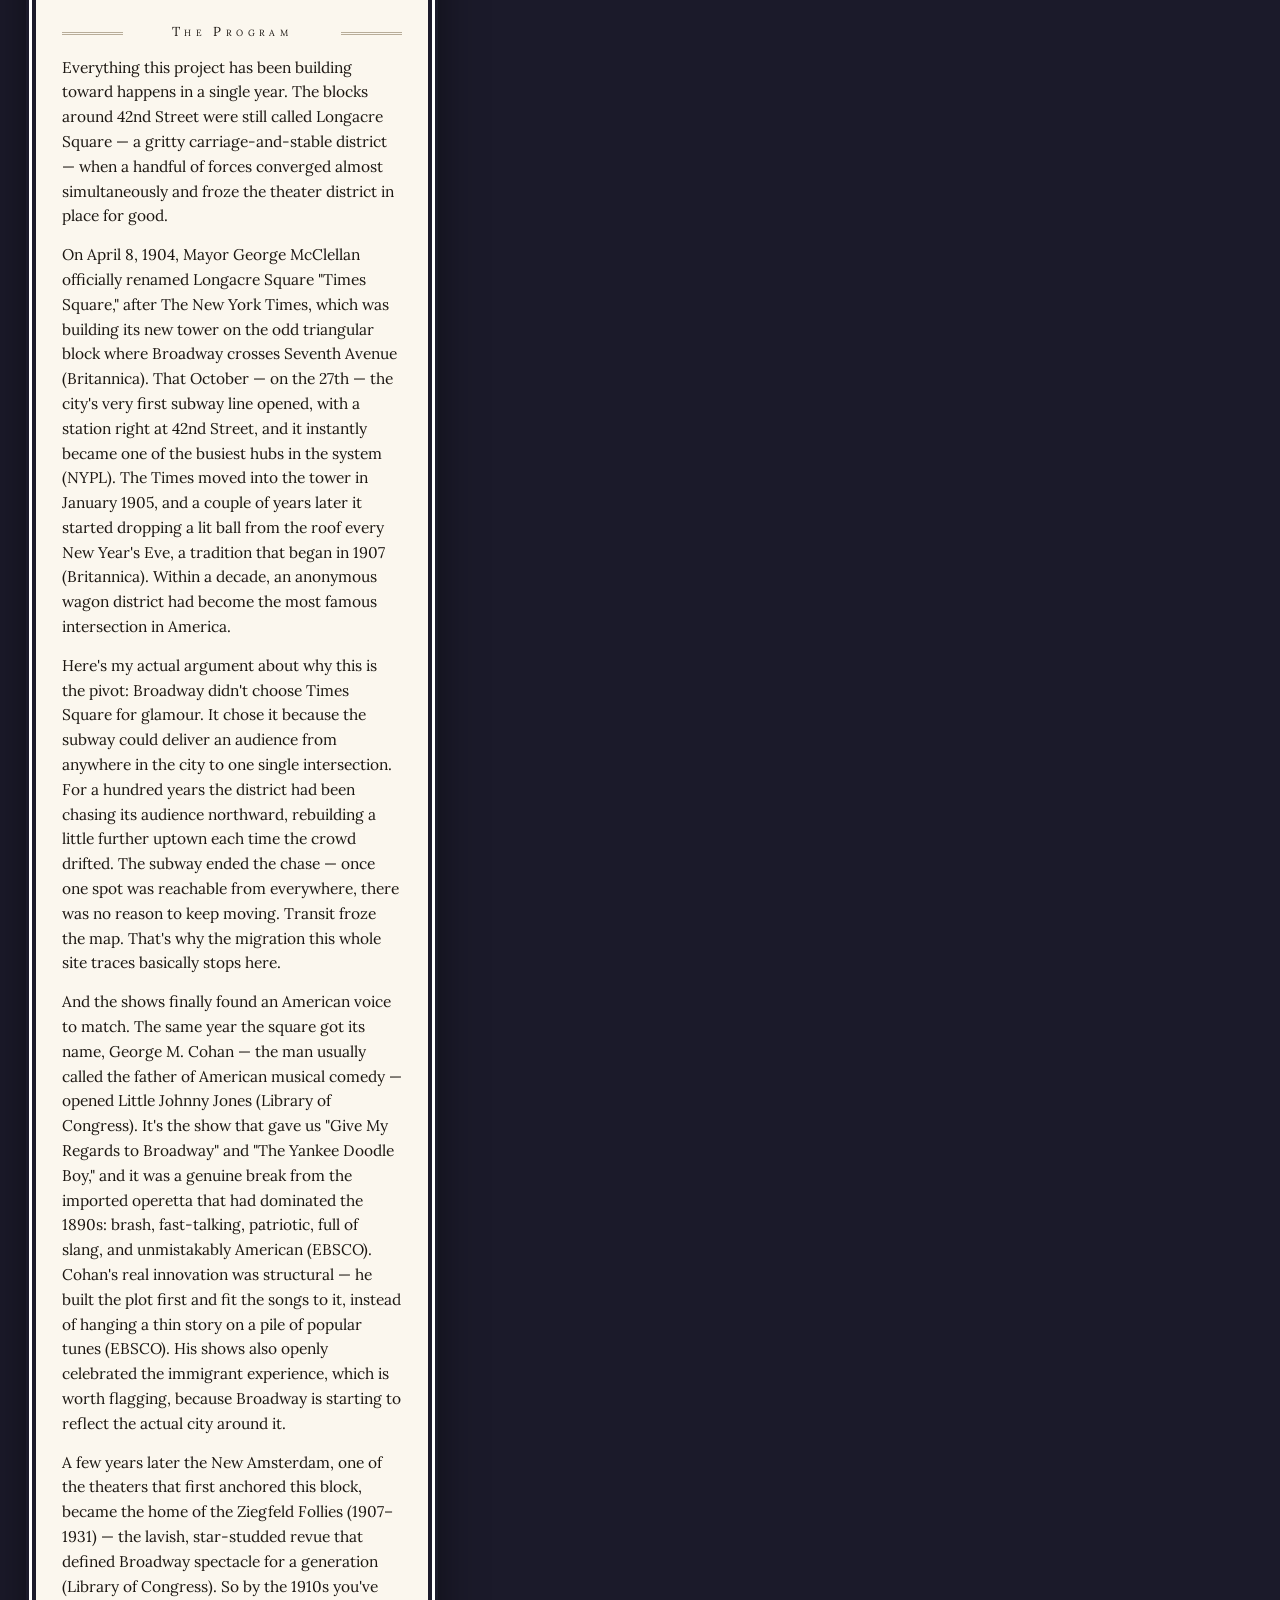
==== commit 72032e80: "update" ====
--- a/broadway-site/index.html
+++ b/broadway-site/index.html
@@ -19,7 +19,7 @@
   <div class="hero-instructor">Professor Montana Ray</div>
   <div class="hero-rule">
     <span class="hero-rule-seg left"></span>
-    <span class="hero-rule-symbol">⊰·⇓·⊱</span>
+    <span class="hero-rule-symbol">⊰🡇⊱</span>
     <span class="hero-rule-seg right"></span>
   </div>
 </header>
@@ -63,18 +63,40 @@
 
 <!-- ================= OUTRO ================= -->
 <footer class="outro">
-  <h3>Why a map, and not an essay</h3>
-  <p>I could have written all of this as a paper, but I think the whole point of Broadway's history is that it's a story about <em>location</em> — about an industry physically dragging itself up an island, block by block, chasing its audience. That's something you can read about, or it's something you can watch happen. I'd rather you watch it happen.</p>
-  <p>Every stop on this timeline was chosen because something structural changed there: not just "a famous show opened," but the district moved, or the business model changed, or the city pushed back. That's the standard I used to keep this from becoming a list of every theater that ever existed.</p>
+  
+  <h3 style="margin-top:40px">Works Cited</h3>
+  <ul class="works-cited">
+    <li>&#8220;The Astor Place Riot.&#8221; <em>Shakespeare &amp; Beyond</em>, Folger Shakespeare Library, <a href="https://www.folger.edu/blogs/shakespeare-and-beyond/astor-place-riot-macbeth-new-york/" target="_blank" rel="noopener">folger.edu/blogs/shakespeare-and-beyond/astor-place-riot-macbeth-new-york</a>.</li>
+    <li>&#8220;Blood on the Cobblestones.&#8221; <em>Gotham Center for New York City History</em>, <a href="https://www.gothamcenter.org/blog/astorplaceriot-commemorationpart2-zy4la-cerc4-ezwep-hsfs3s-rnyg3-tm6kl-anff2-8hdc3-el4s7-lryac" target="_blank" rel="noopener">gothamcenter.org</a>.</li>
+    <li>&#8220;Broadway&#8217;s 2024&ndash;2025 Season Wraps with 14.7 Million Attendances and Grosses of $1.89 Billion.&#8221; <em>The Broadway League</em>, <a href="https://www.broadwayleague.com/press/press-releases/broadways-2024-2025-season-wraps-with-147-million-attendances-and-grosses-of-189-billion/" target="_blank" rel="noopener">broadwayleague.com</a>.</li>
+    <li>&#8220;Broadway&#8217;s Economic Impact.&#8221; <em>NYC Data</em>, Baruch College / CUNY, <a href="https://www.baruch.cuny.edu/nycdata/culture/broadway-economics.htm" target="_blank" rel="noopener">baruch.cuny.edu/nycdata</a>.</li>
+    <li>Bullock, Helen Duprey. &#8220;Williamsburg and Its Theatres.&#8221; <em>Colonial Williamsburg Foundation Digital Library</em>, 1937, <a href="https://research.colonialwilliamsburg.org/DigitalLibrary/view/index.cfm?doc=ResearchReports%5CRR1584.xml" target="_blank" rel="noopener">research.colonialwilliamsburg.org</a>.</li>
+    <li>&#8220;The Changing Face of Times Square.&#8221; <em>The New York Public Library Blog</em>, <a href="https://www.nypl.org/blog/2015/01/12/changing-times-square" target="_blank" rel="noopener">nypl.org/blog</a>.</li>
+    <li>&#8220;Cohan&#8217;s <em>Little Johnny Jones</em> Premieres.&#8221; <em>EBSCO Research Starters</em>, <a href="https://www.ebsco.com/research-starters/drama-and-theater-arts/cohans-little-johnny-jones-premieres" target="_blank" rel="noopener">ebsco.com/research-starters</a>.</li>
+    <li>&#8220;Everything You Need to Know About Andrew Lloyd Webber&#8217;s <em>Cats</em>.&#8221; <em>London Theatre</em>, <a href="https://www.londontheatre.co.uk/theatre-news/news/everything-you-need-to-know-about-andrew-lloyd-webbers-cats" target="_blank" rel="noopener">londontheatre.co.uk</a>.</li>
+    <li>&#8220;First American Theater Opens.&#8221; <em>EBSCO Research Starters</em>, <a href="https://www.ebsco.com/research-starters/history/first-american-theater-opens" target="_blank" rel="noopener">ebsco.com/research-starters</a>.</li>
+    <li>&#8220;The First Broadway Musical Was Performed in 1866.&#8221; <em>Classic City News</em>, <a href="https://www.classiccitynews.com/post/the-first-broadway-musical-was-performed-in-1866" target="_blank" rel="noopener">classiccitynews.com</a>.</li>
+    <li>&#8220;Helen Hayes &amp; Morosco Theatres.&#8221; <em>New York Preservation Archive Project</em>, <a href="https://www.nypap.org/preservation-history/helen-hayes-morosco-theatres/" target="_blank" rel="noopener">nypap.org</a>.</li>
+    <li>&#8220;John Street Theatre, 1st Permanent Theatre in New York.&#8221; <em>CultureNow</em>, Museum Without Walls, <a href="https://culturenow.org/site/9a328983-0989-4f24-9bbe-481a6fb4b696" target="_blank" rel="noopener">culturenow.org</a>.</li>
+    <li>Kenrick, John. &#8220;Demolished Broadway Theatres &amp; Broadway History.&#8221; <em>Musicals101</em>, <a href="https://www.musicals101.com/bwaypast.htm" target="_blank" rel="noopener">musicals101.com/bwaypast.htm</a>.</li>
+    <li>&#8220;Musicals.&#8221; <em>Songs of America</em>, Library of Congress, <a href="https://www.loc.gov/collections/songs-of-america/articles-and-essays/musical-styles/parlor-and-concert-stage/musicals/" target="_blank" rel="noopener">loc.gov/collections/songs-of-america</a>.</li>
+    <li>&#8220;Object of the Day: <em>Cats</em> Costume.&#8221; <em>Smithsonian</em>, <a href="https://music.si.edu/node/1197" target="_blank" rel="noopener">music.si.edu/node/1197</a>.</li>
+    <li>&#8220;Resurrection of 42nd Street.&#8221; <em>Broadway: The American Musical</em>, PBS, <a href="https://www.pbs.org/wnet/broadway/essays/resurrection-of-42nd-street/" target="_blank" rel="noopener">pbs.org/wnet/broadway</a>.</li>
+    <li>&#8220;Show Boat.&#8221; <em>Broadway: The American Musical</em>, PBS, <a href="https://www.pbs.org/wnet/broadway/shows/show-boat/" target="_blank" rel="noopener">pbs.org/wnet/broadway</a>.</li>
+    <li>&#8220;<em>Show Boat</em>: 1927 Original Broadway.&#8221; <em>The Rodgers &amp; Hammerstein Organization</em>, <a href="https://rodgersandhammerstein.com/production/show-boat/1927-original-broadway/" target="_blank" rel="noopener">rodgersandhammerstein.com</a>.</li>
+    <li>&#8220;The Thriving Theatre of Colonial America.&#8221; <em>Lives &amp; Legacies</em>, The Rosenbach, 6 June 2018, <a href="https://livesandlegaciesblog.org/2018/06/06/the-thriving-theatre-of-colonial-america/" target="_blank" rel="noopener">livesandlegaciesblog.org</a>.</li>
+    <li>&#8220;Times Square.&#8221; <em>Encyclopaedia Britannica</em>, <a href="https://www.britannica.com/topic/Times-Square" target="_blank" rel="noopener">britannica.com/topic/Times-Square</a>.</li>
+  </ul>
 
-  <h3 style="margin-top:40px">Bibliography</h3>
-  <p></p>
-  <ul>
-    <li>The Miriam and Ira D. Wallach Division of Art, Prints and Photographs: Picture Collection, The New York Public Library. "Interior of Park Theatre, November 7, 1822" The New York Public Library Digital Collections. 1822. https://digitalcollections.nypl.org/items/61eaa480-c560-012f-70f3-58d385a7bc34</li>
-    <li>Museum of the City of New York — Times Square &amp; Midtown urban photography</li>
-    <li>Library of Congress, Prints &amp; Photographs — early theater exteriors, sheet music covers</li>
-    <li>Wikimedia Commons — modern, clearly-licensed photos</li>
-    <li>IBDB (Internet Broadway Database) — dates and production facts (not images)</li>
+  <div class="era-divider compact">
+    <span class="era-divider-seg left"></span>
+    <span class="era-divider-symbol">⊰·✶·⊱</span>
+    <span class="era-divider-seg right"></span>
+  </div>
+
+  <h3>Image Sources</h3>
+  <ul class="works-cited">
+    <li>The Miriam and Ira D. Wallach Division of Art, Prints and Photographs: Picture Collection, The New York Public Library. &#8220;Interior of Park Theatre, November 7, 1822.&#8221; <em>The New York Public Library Digital Collections</em>, 1822, <a href="https://digitalcollections.nypl.org/items/61eaa480-c560-012f-70f3-58d385a7bc34" target="_blank" rel="noopener">digitalcollections.nypl.org</a>.</li>
   </ul>
 </footer>
 
--- a/broadway-site/css/styles.css
+++ b/broadway-site/css/styles.css
@@ -111,6 +111,7 @@
 
 /* --- divider between playbills, filling the scroll gap --- */
 .era-divider{height:35vh;display:flex;align-items:center;justify-content:center;gap:16px}
+.era-divider.compact{height:12vh}
 .era-divider-seg{
   width:130px;
   border-top:6px double var(--marquee);
@@ -323,13 +324,20 @@
 /* ---------- OUTRO ---------- */
 .outro{max-width:760px;margin:0 auto;padding:14vh 24px 16vh}
 .outro h3{
-  font-family:'Anton',sans-serif;font-size:34px;text-transform:uppercase;
+  font-family:'Anton',sans-serif;font-size:34px;text-transform:uppercase;text-align:center;;
   color:var(--marquee);margin-bottom:18px;
 }
 .outro p{color:#CBBFA8;margin-bottom:14px;font-size:16px}
 .outro ul{margin:10px 0 0 20px;color:#CBBFA8;font-size:15px}
 .outro li{margin-bottom:8px}
 .outro a{color:var(--marquee)}
+.outro .works-cited{
+  list-style:none;margin:10px 0 0;color:#CBBFA8;font-size:14.5px;line-height:1.7;
+}
+.outro .works-cited li{
+  margin-bottom:16px;padding-left:2em;text-indent:-2em;
+}
+.outro .works-cited em{color:#E4D9C2;font-style:italic}
 
 /* ---------- RESPONSIVE ---------- */
 @media (max-width:980px){
@@ -350,3 +358,12 @@
   .era-divider-seg{transition:none}
   .era-divider-symbol{transition:none}
 }
+
+/* ---- bibliography / sources under each act ---- */
+.pb-sources{
+  margin:6px 0 4px;padding-left:22px;
+  font-family:'Lora',serif;font-size:12.5px;line-height:1.5;color:var(--pb-ink-soft);
+}
+.pb-sources li{margin-bottom:6px;padding-left:3px}
+.pb-sources a{color:#6a4a1f;text-decoration:none;border-bottom:1px solid #c9b892}
+.pb-sources a:hover{color:var(--curtain);border-bottom-color:var(--curtain)}
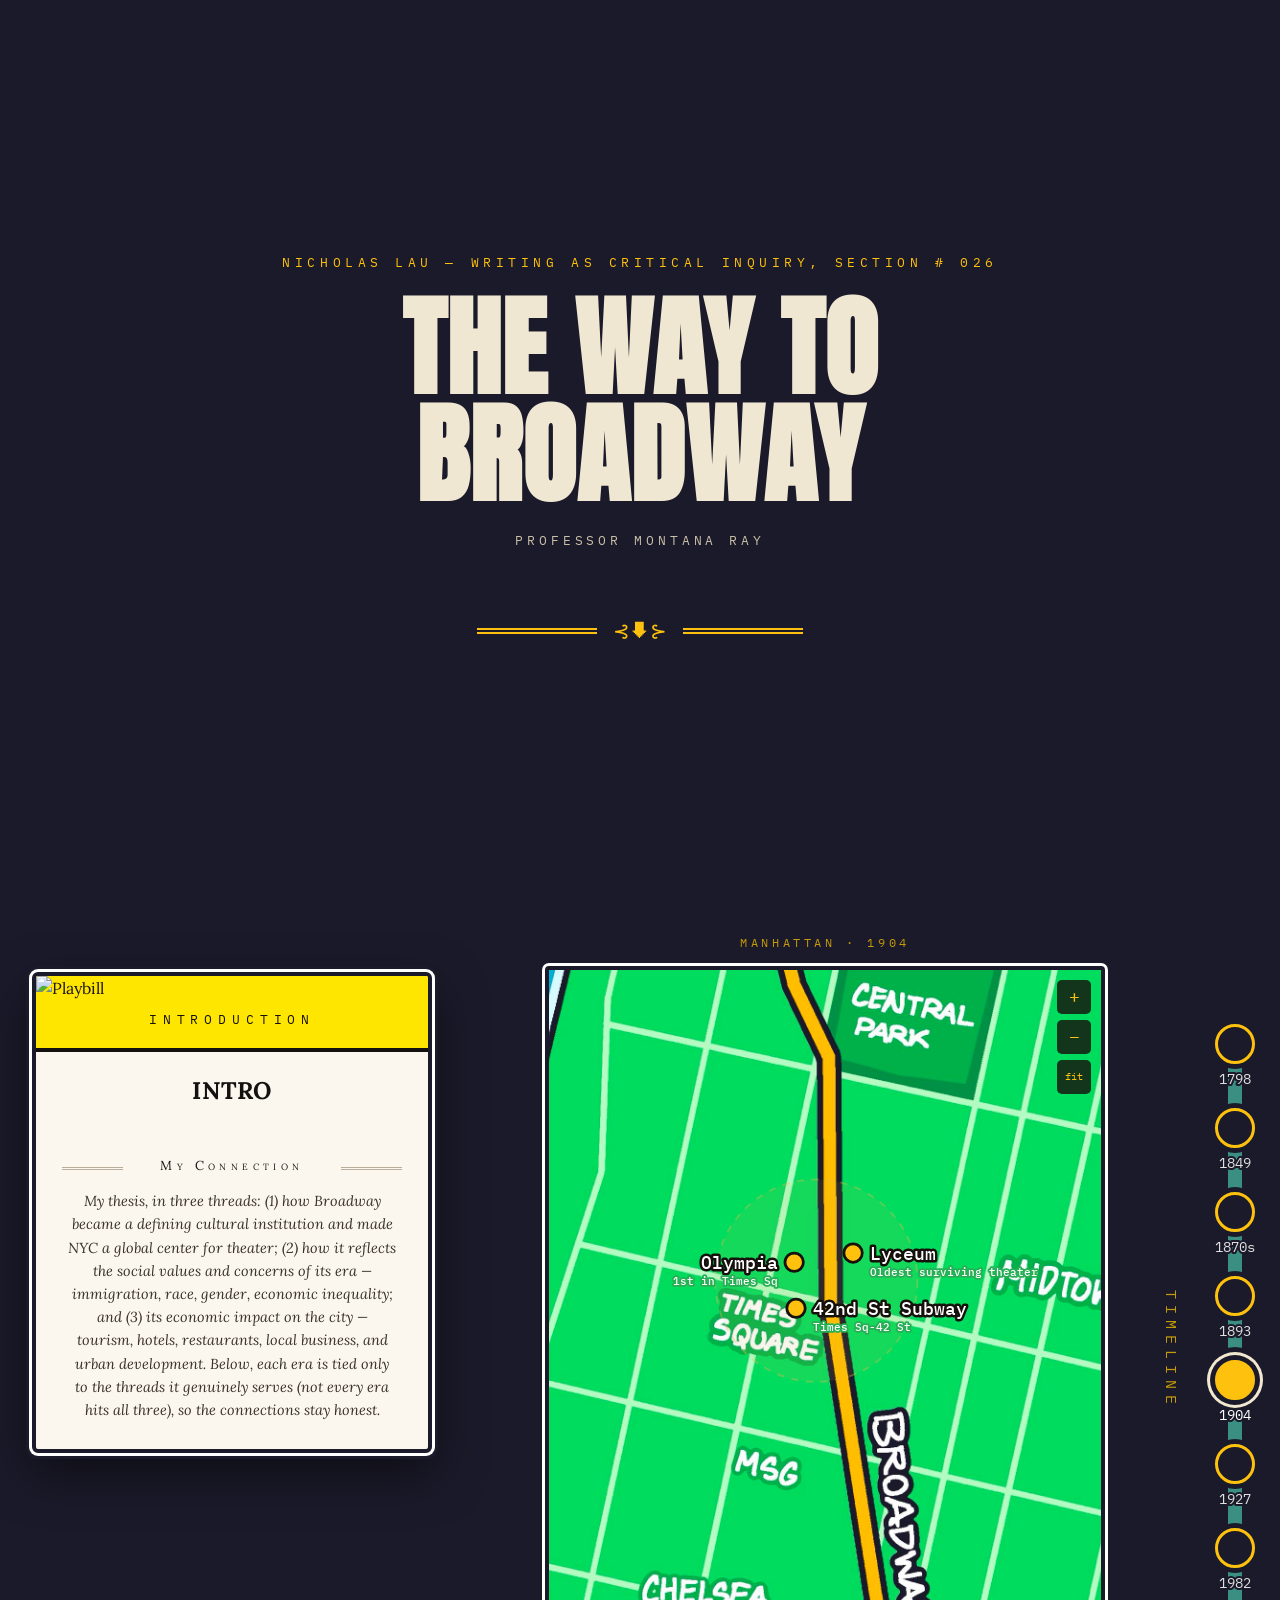
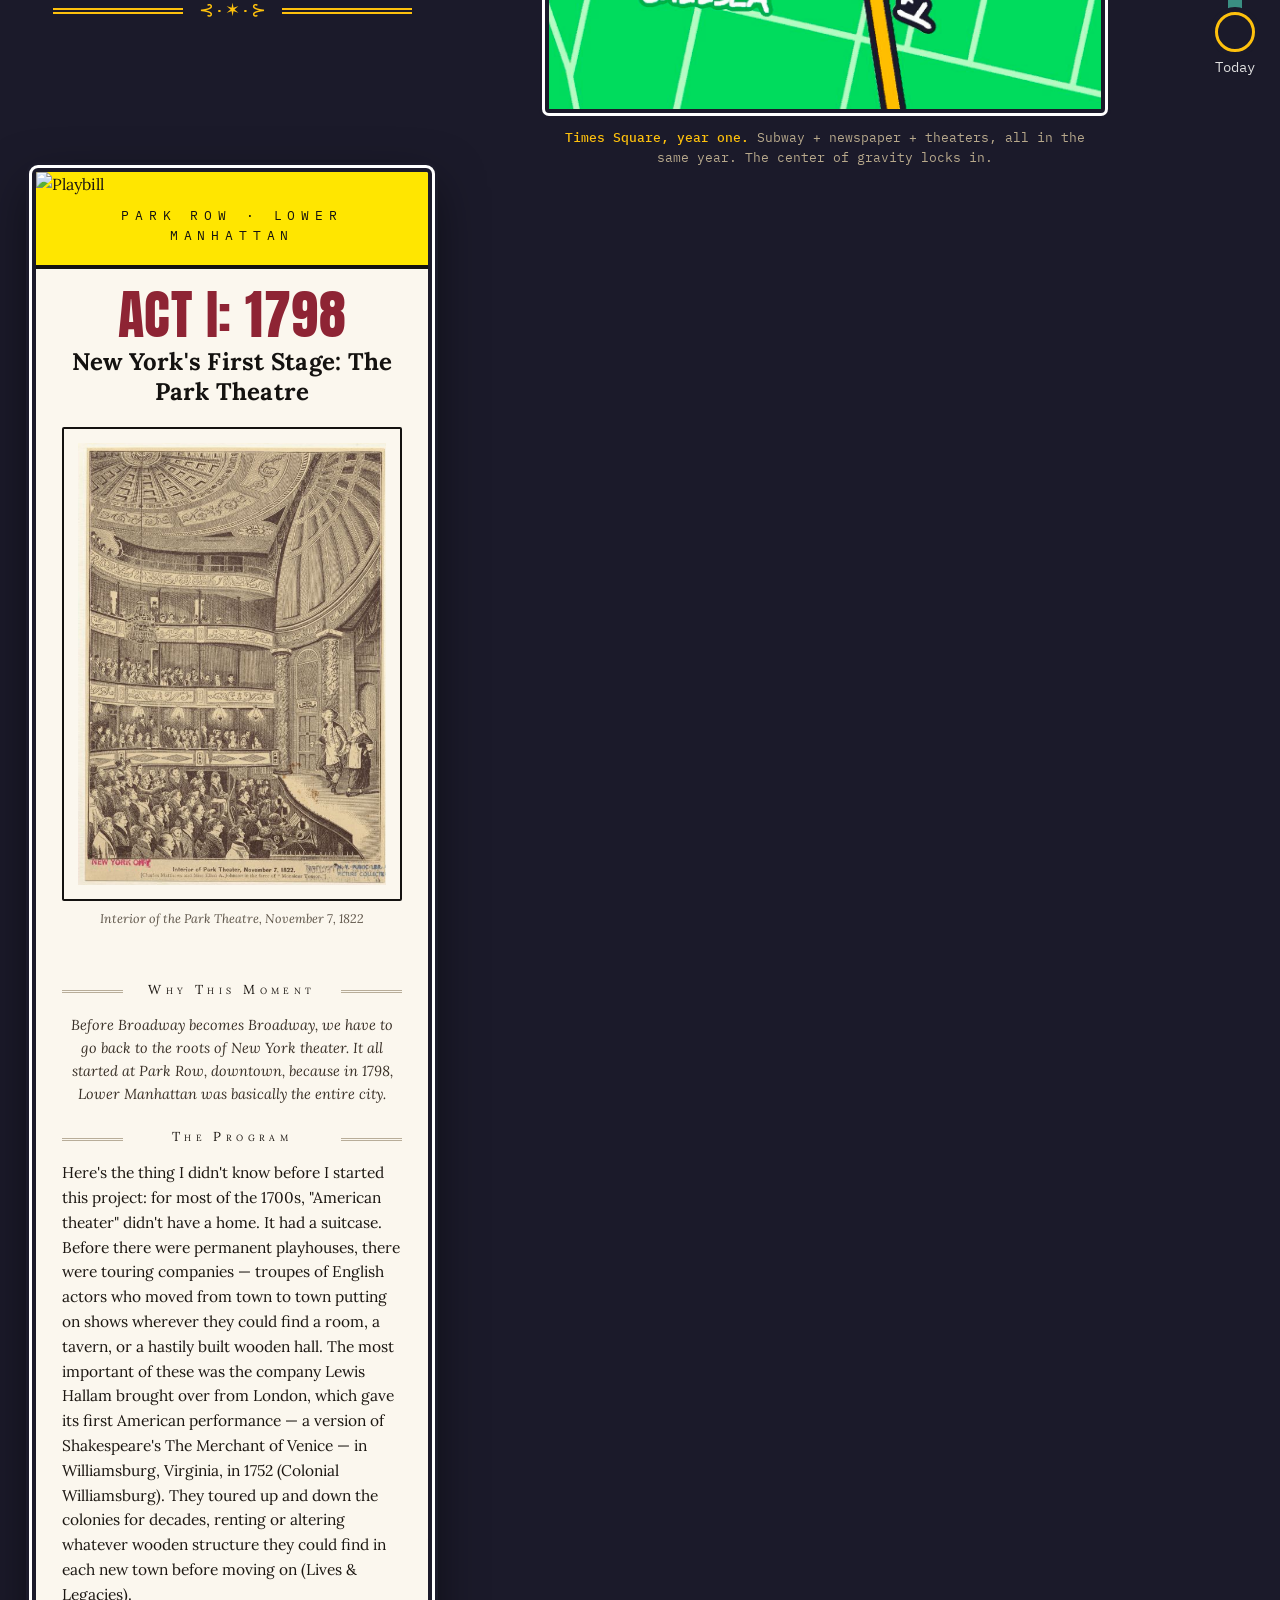
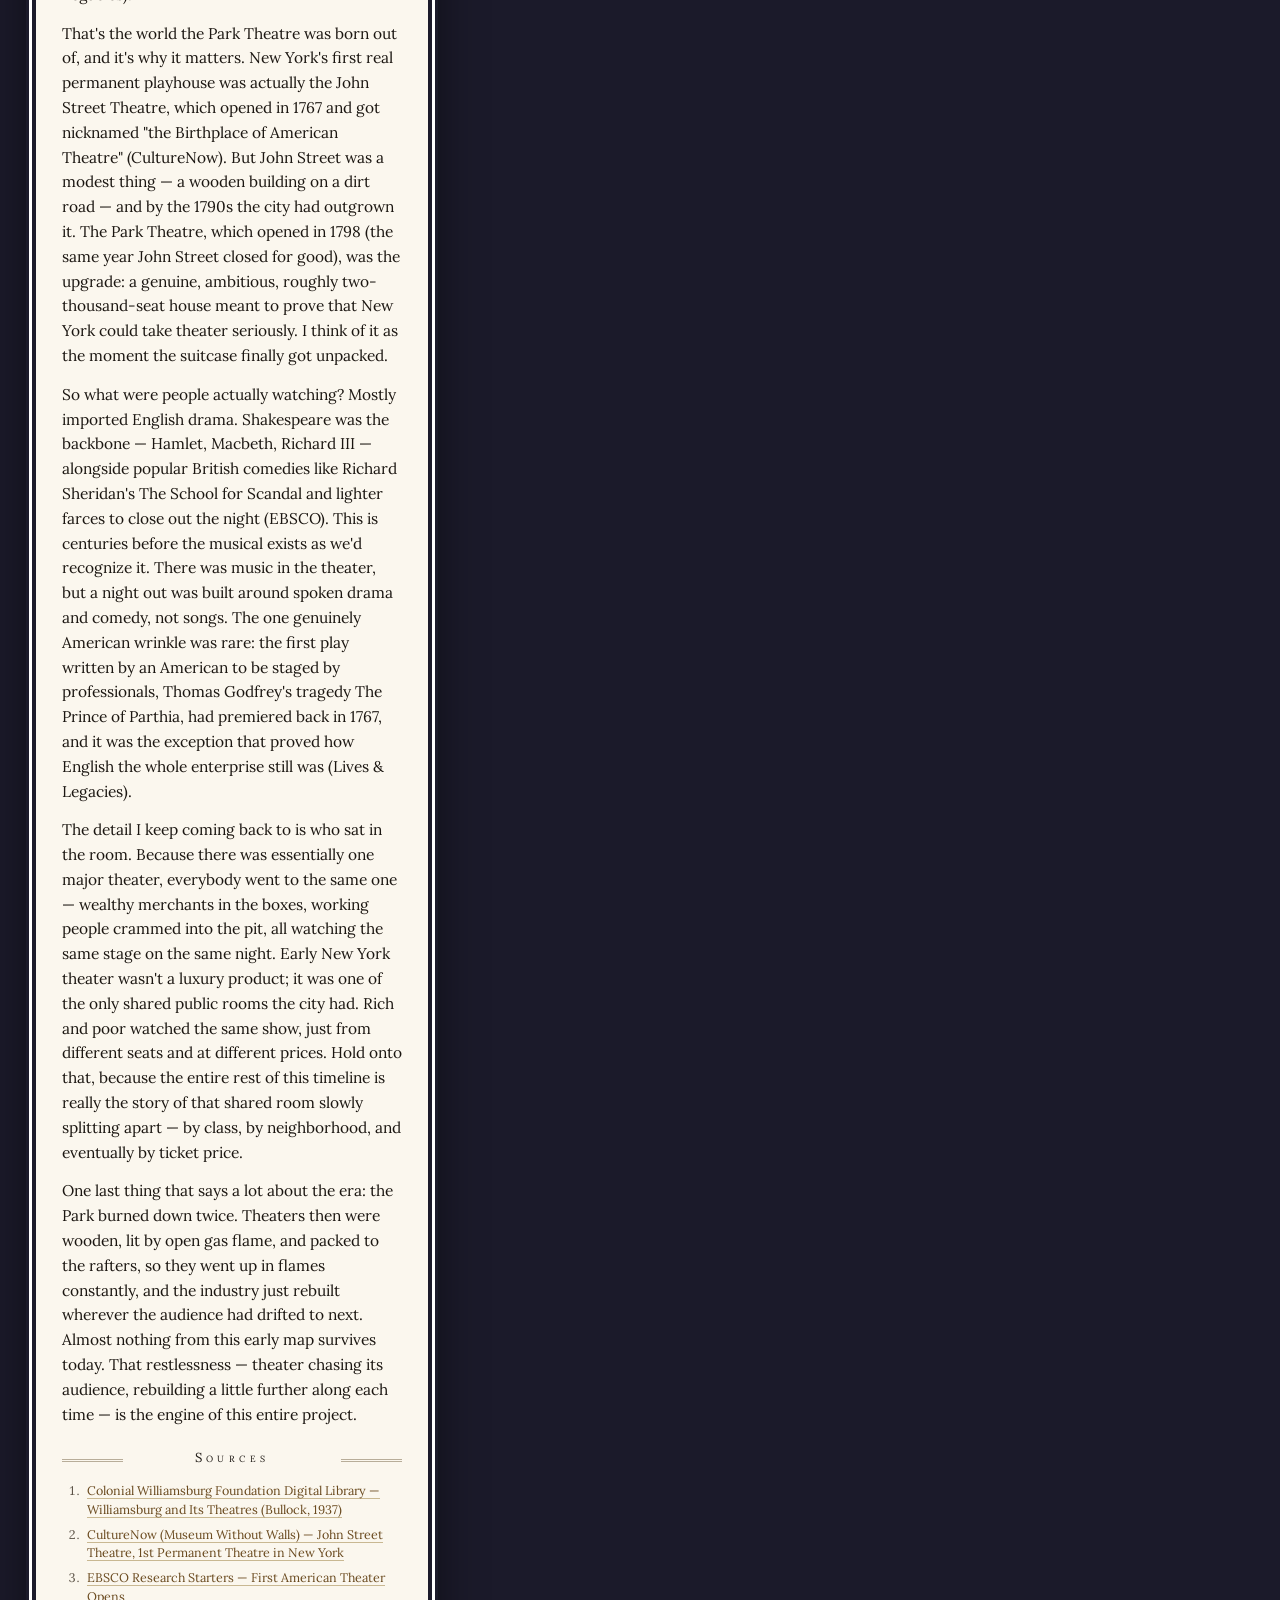
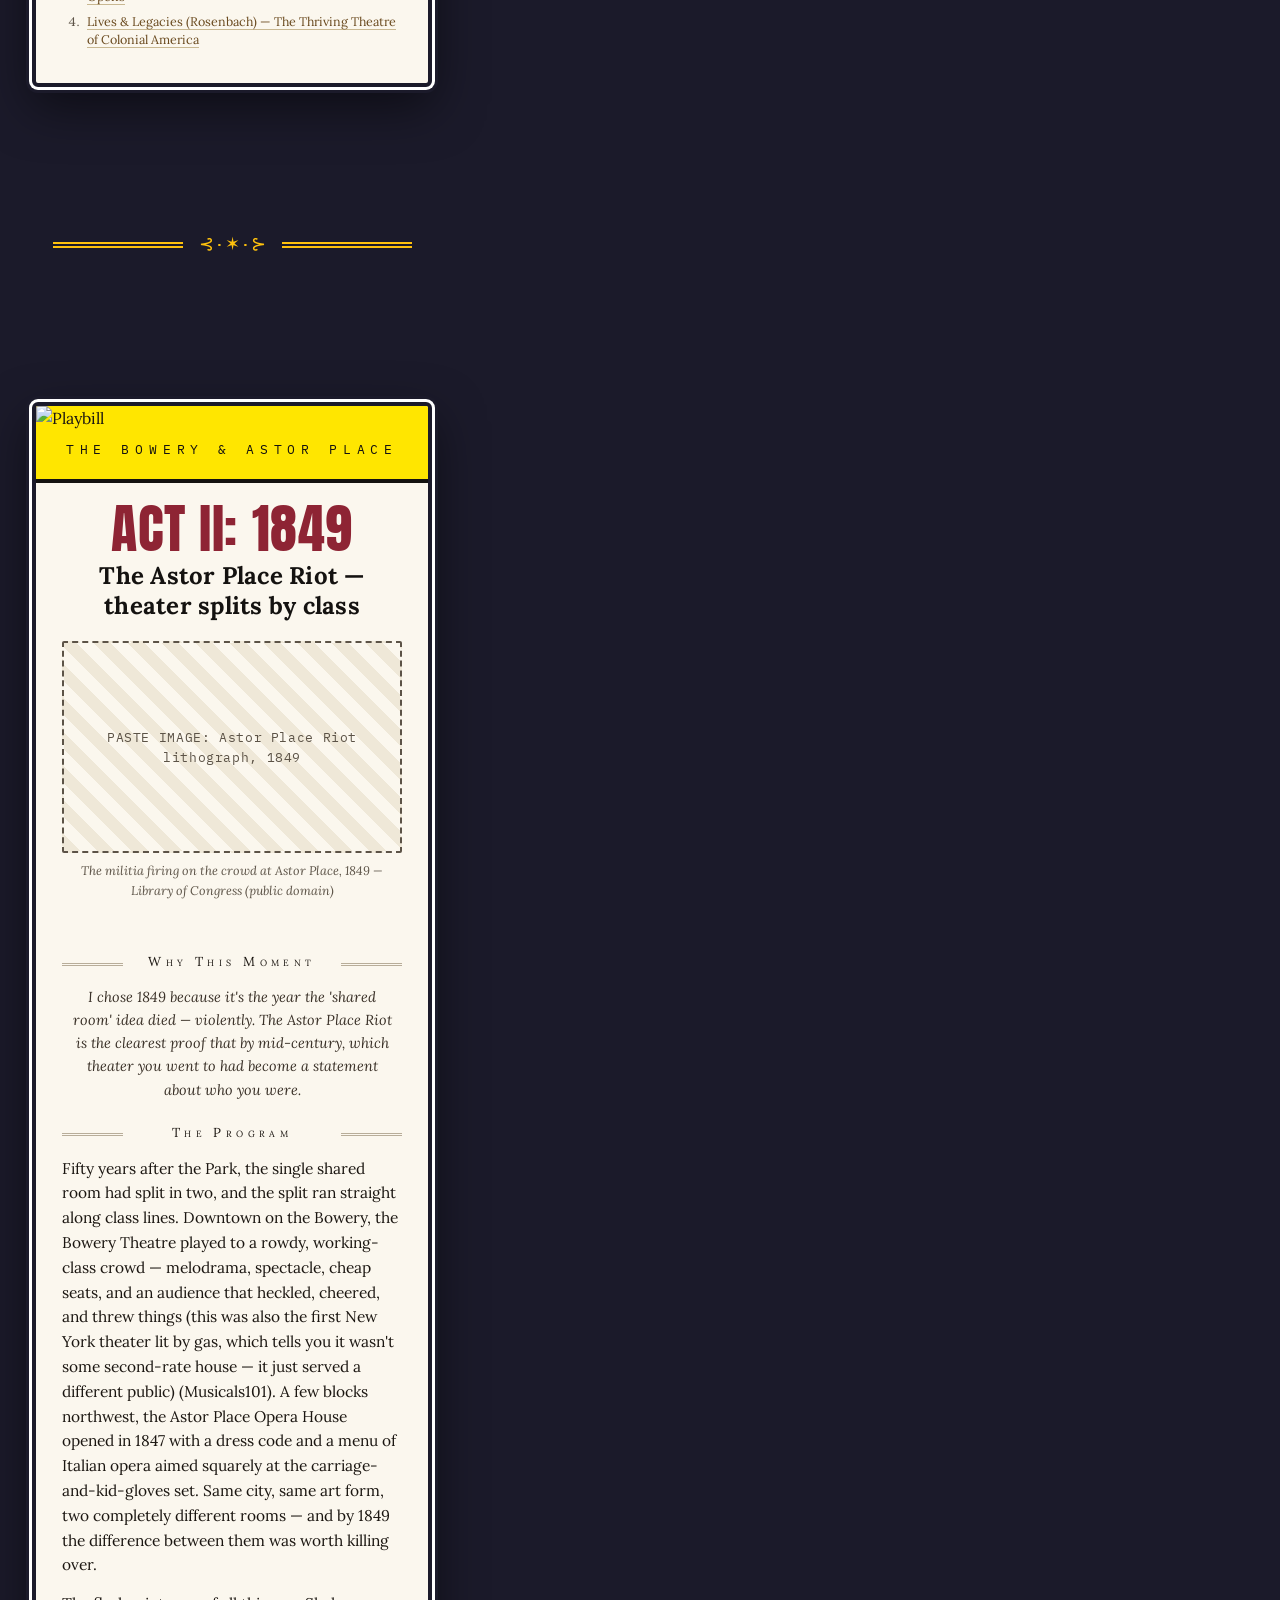
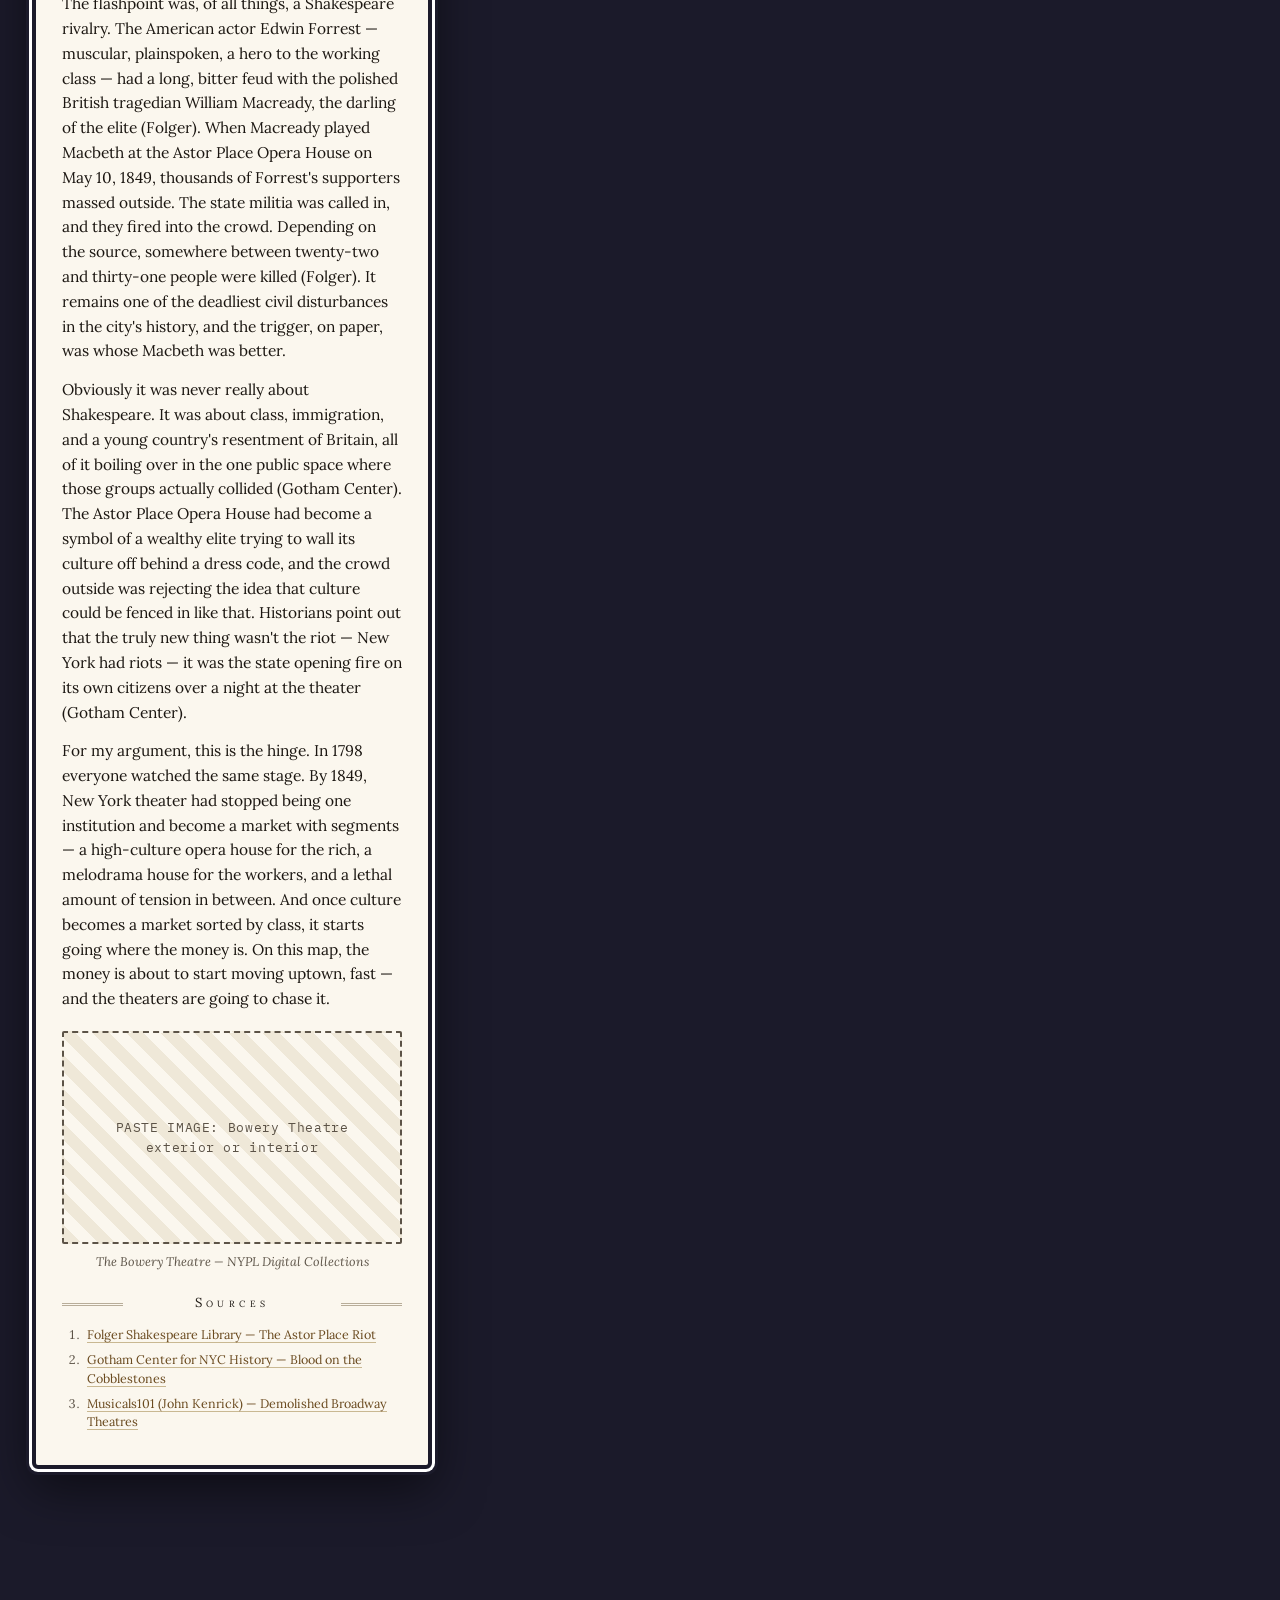
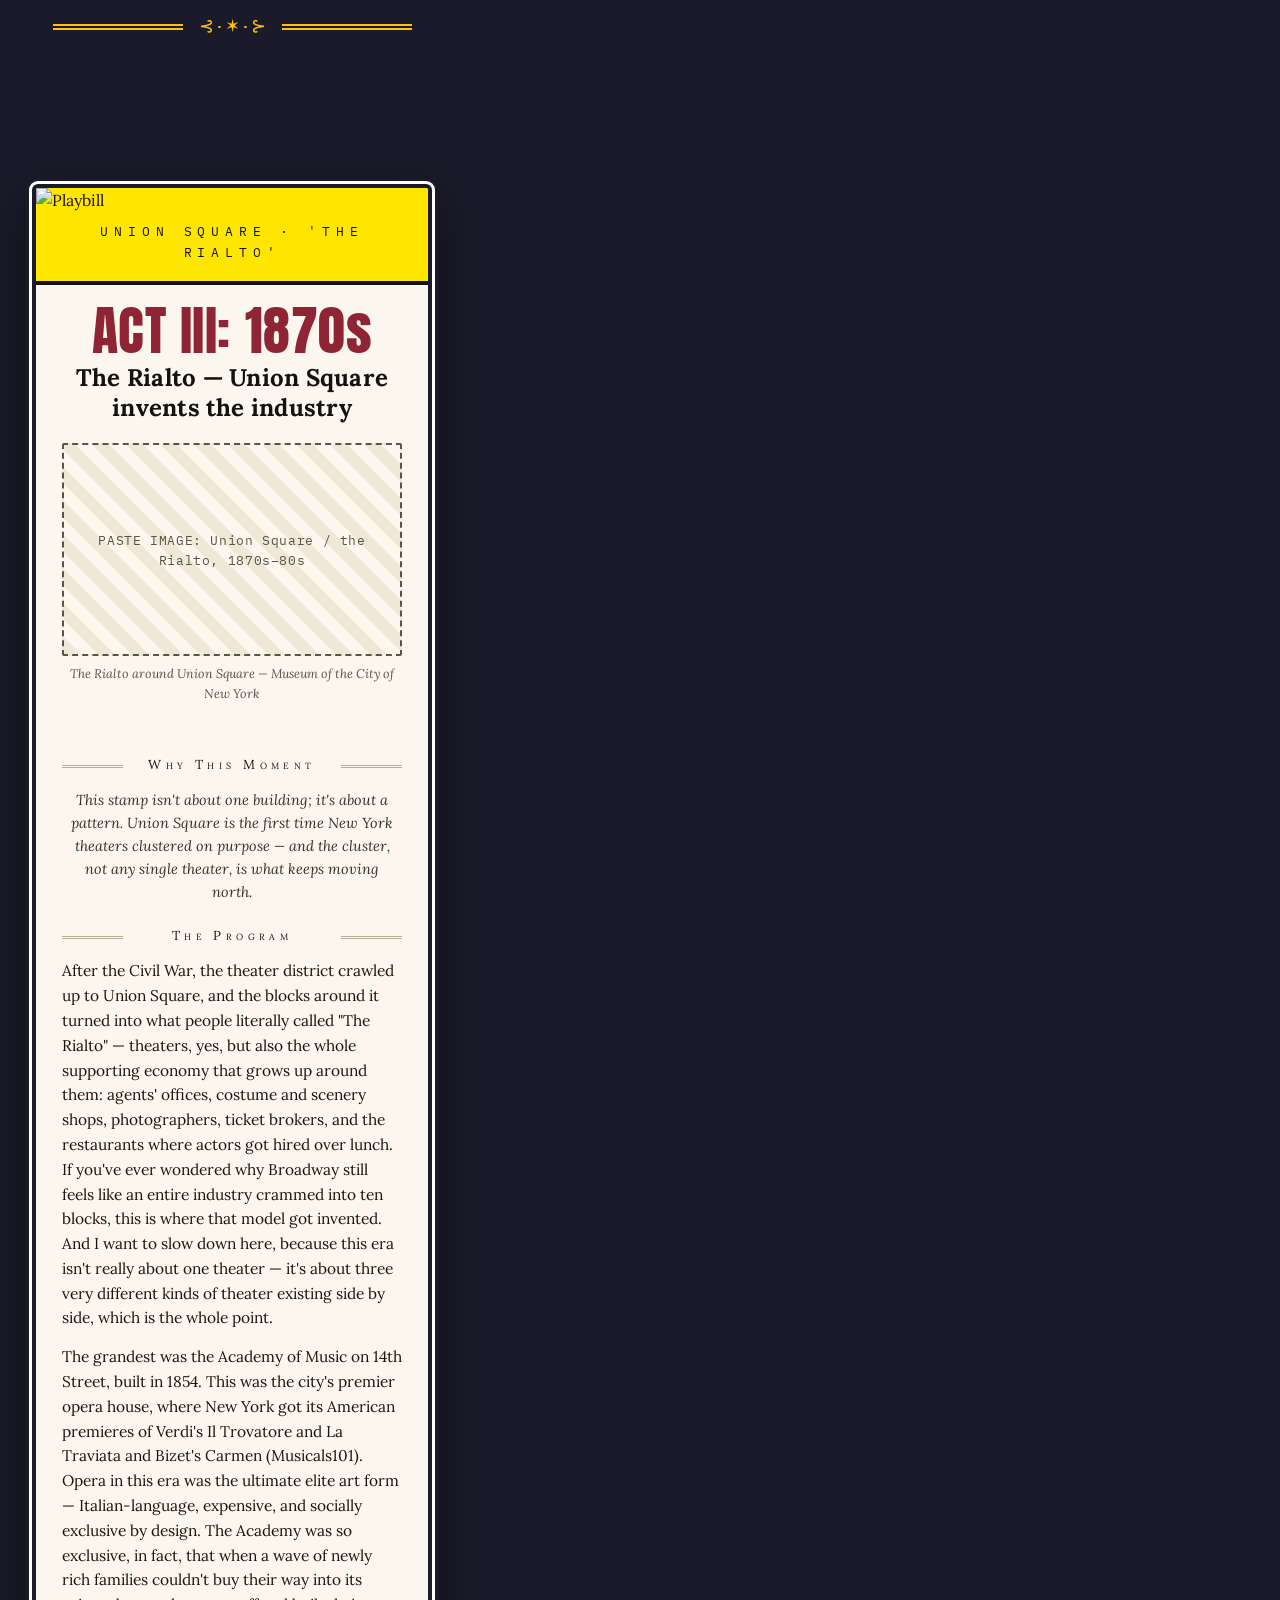
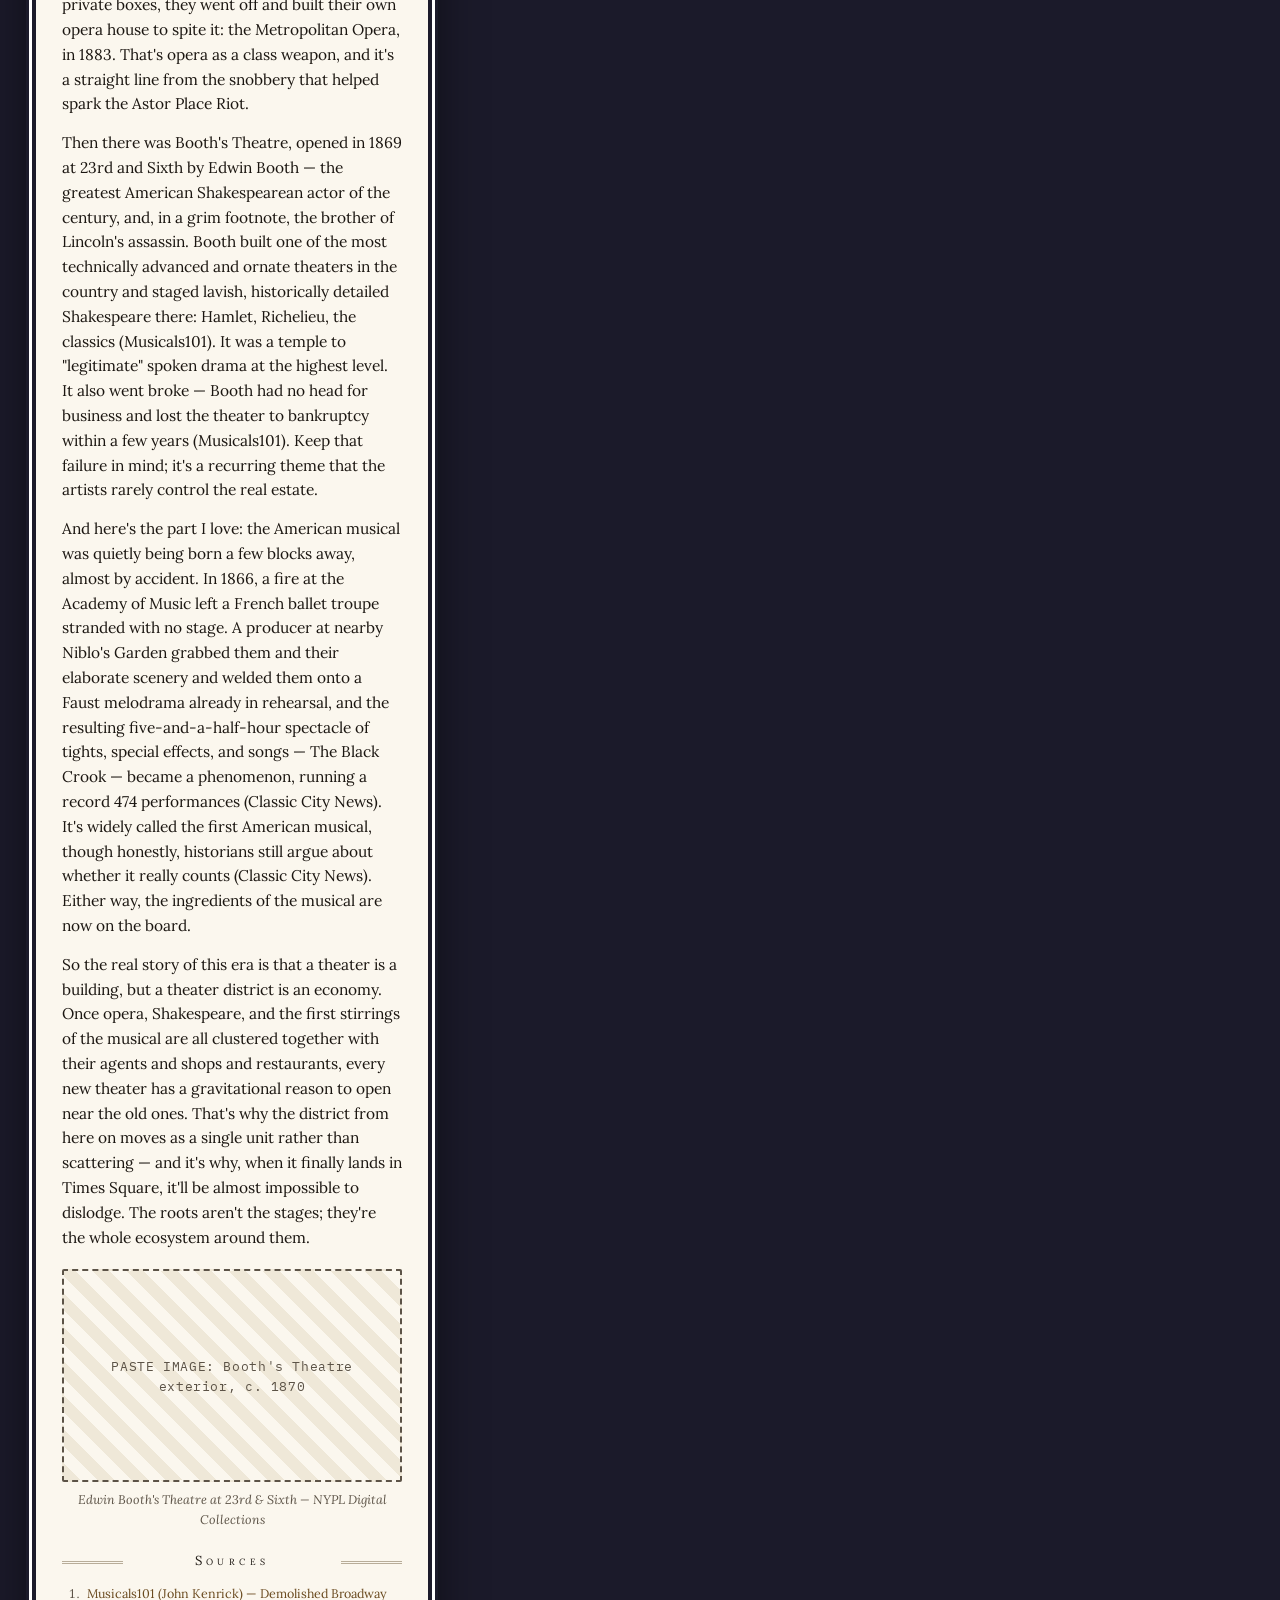
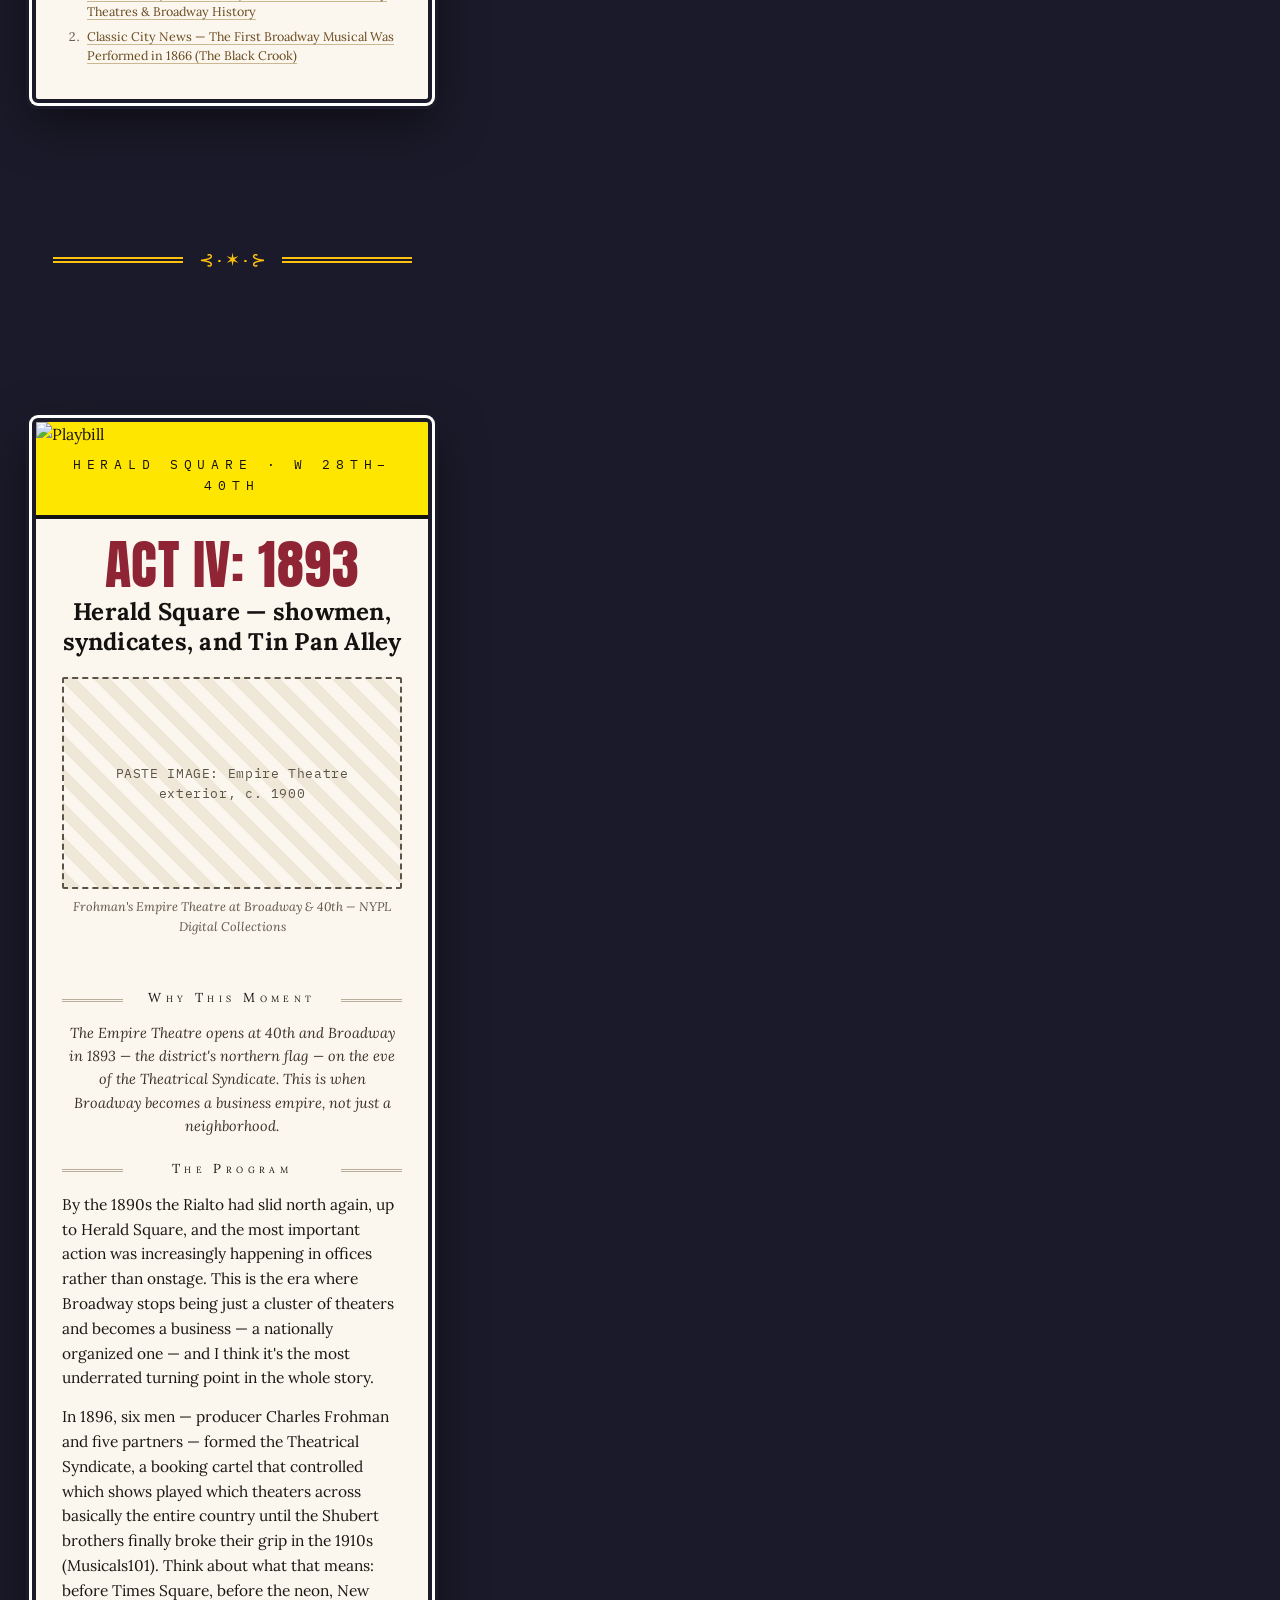
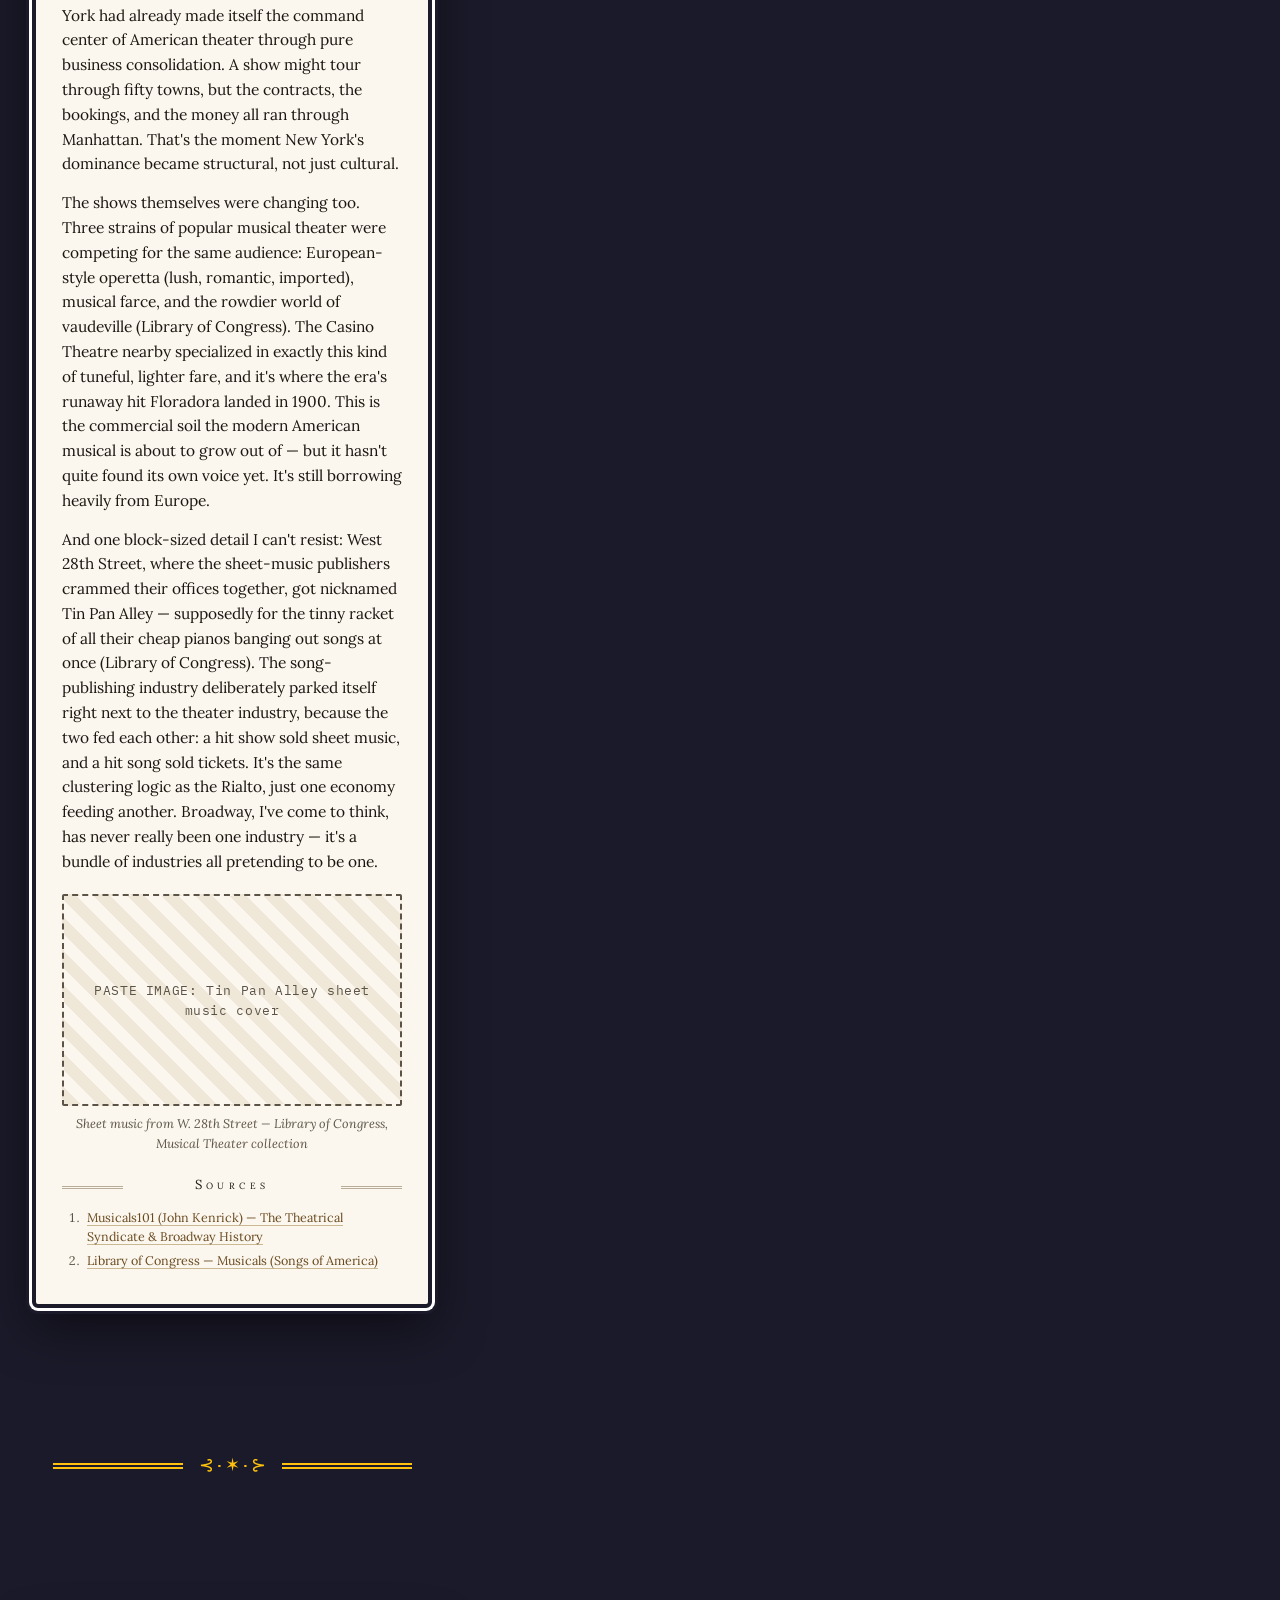
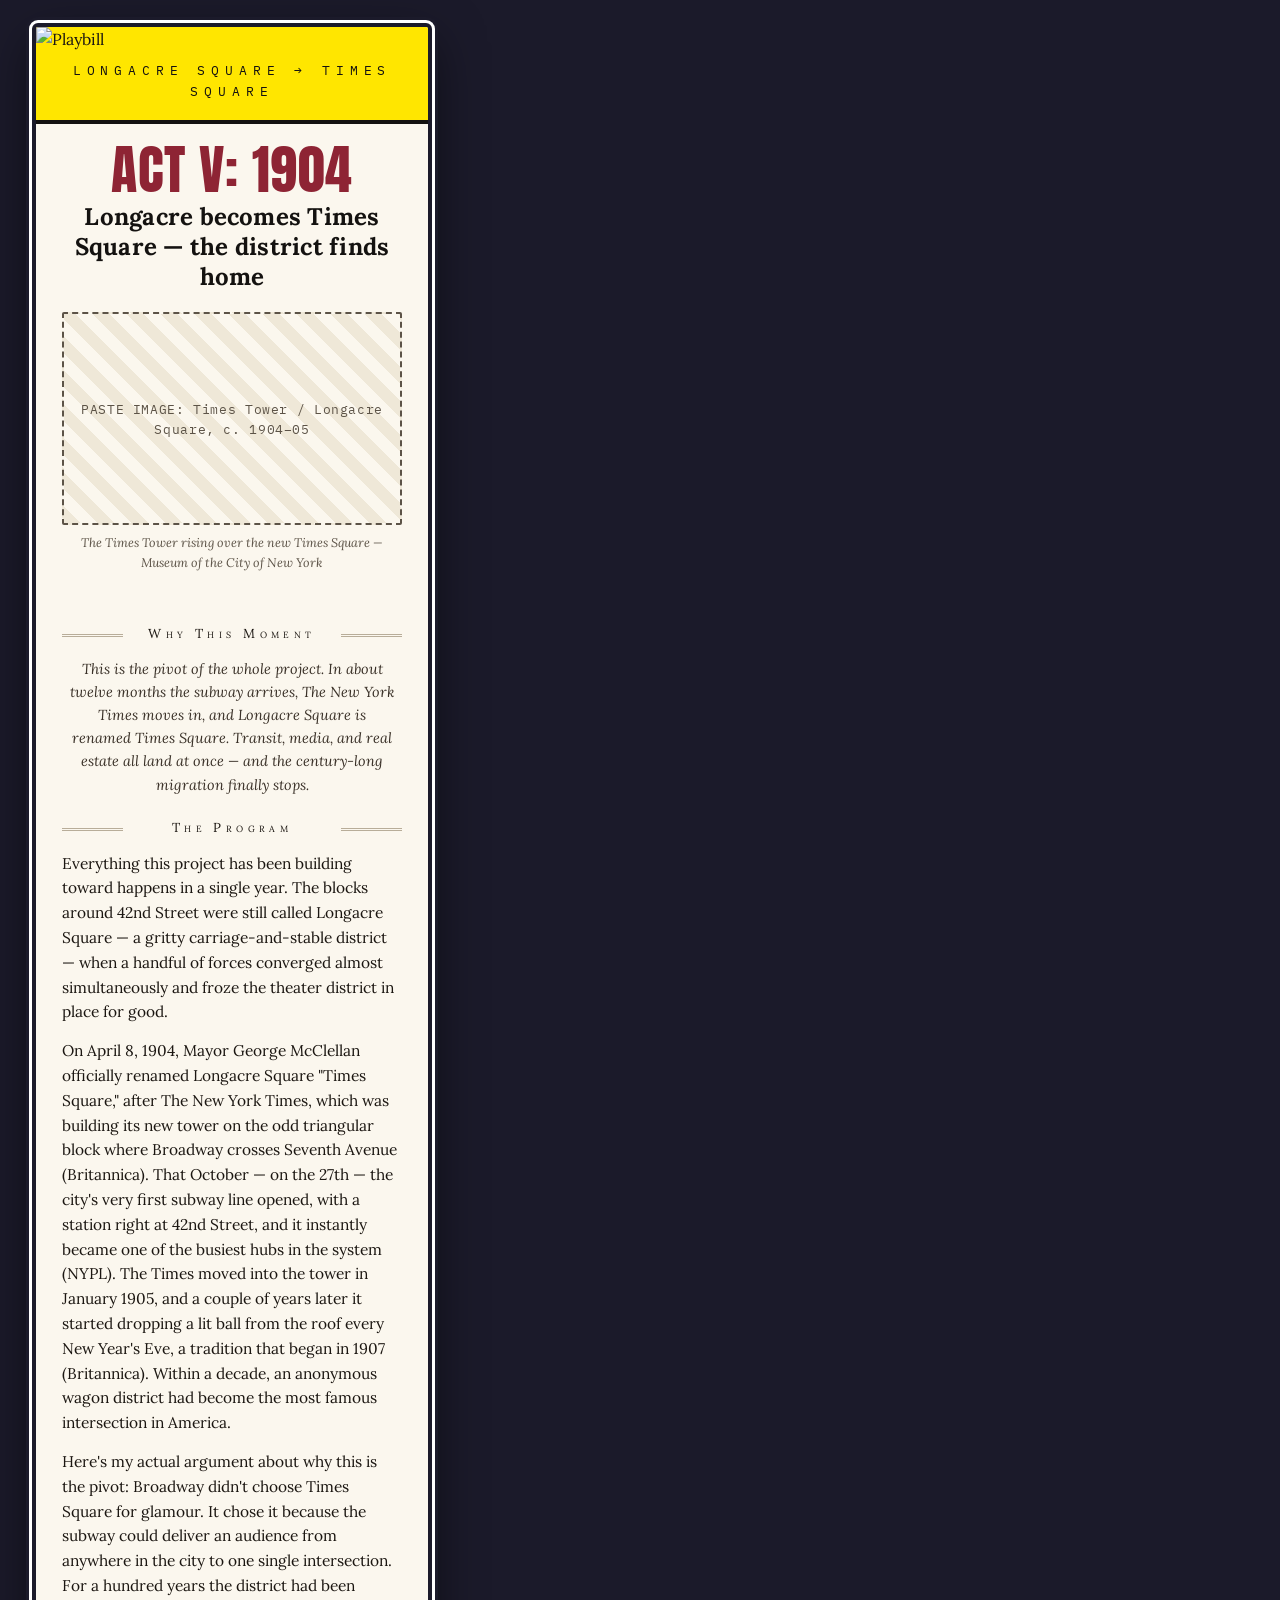
==== commit f4e833e6: "type sh" ====
--- a/broadway-site/index.html
+++ b/broadway-site/index.html
@@ -3,7 +3,7 @@
 <head>
 <meta charset="UTF-8">
 <meta name="viewport" content="width=device-width, initial-scale=1.0">
-<title>The Longest Street in the World — How Broadway Moved Uptown</title>
+<title>BROADWAY</title>
 
 <link rel="preconnect" href="https://fonts.googleapis.com">
 <link href="https://fonts.googleapis.com/css2?family=Anton&family=Lora:ital,wght@0,400;0,500;0,600;1,400&family=IBM+Plex+Mono:wght@400;500&display=swap" rel="stylesheet">
@@ -28,7 +28,27 @@
 <div class="stage-grid">
 
   <!-- LEFT: playbill cards are injected here by js/app.js from the ERAS data -->
-  <main class="reading-col" id="reading-col"></main>
+  <main class="reading-col" id="reading-col">
+    <article class="era-card intro-card">
+      <div class="pb-banner">
+        <img class="pb-logo-img" src="images/playbill-logo.png" alt="Playbill">
+        <div class="pb-theater">Introduction</div>
+      </div>
+      <div class="pb-cover">
+        <h2 class="pb-title">INTRO</h2>
+      </div>
+      <div class="pb-program">
+        <div class="pb-section">My Connection</div>
+        <div class="why"><p>My thesis, in three threads: (1) how Broadway became a defining cultural institution and made NYC a global center for theater; (2) how it reflects the social values and concerns of its era &mdash; immigration, race, gender, economic inequality; and (3) its economic impact on the city &mdash; tourism, hotels, restaurants, local business, and urban development. Below, each era is tied only to the threads it genuinely serves (not every era hits all three), so the connections stay honest.</p></div>
+      </div>
+    </article>
+
+    <div class="era-divider">
+      <span class="era-divider-seg left"></span>
+      <span class="era-divider-symbol">⊰·✶·⊱</span>
+      <span class="era-divider-seg right"></span>
+    </div>
+  </main>
 
   <!-- CENTER: sticky map -->
   <div class="map-col">
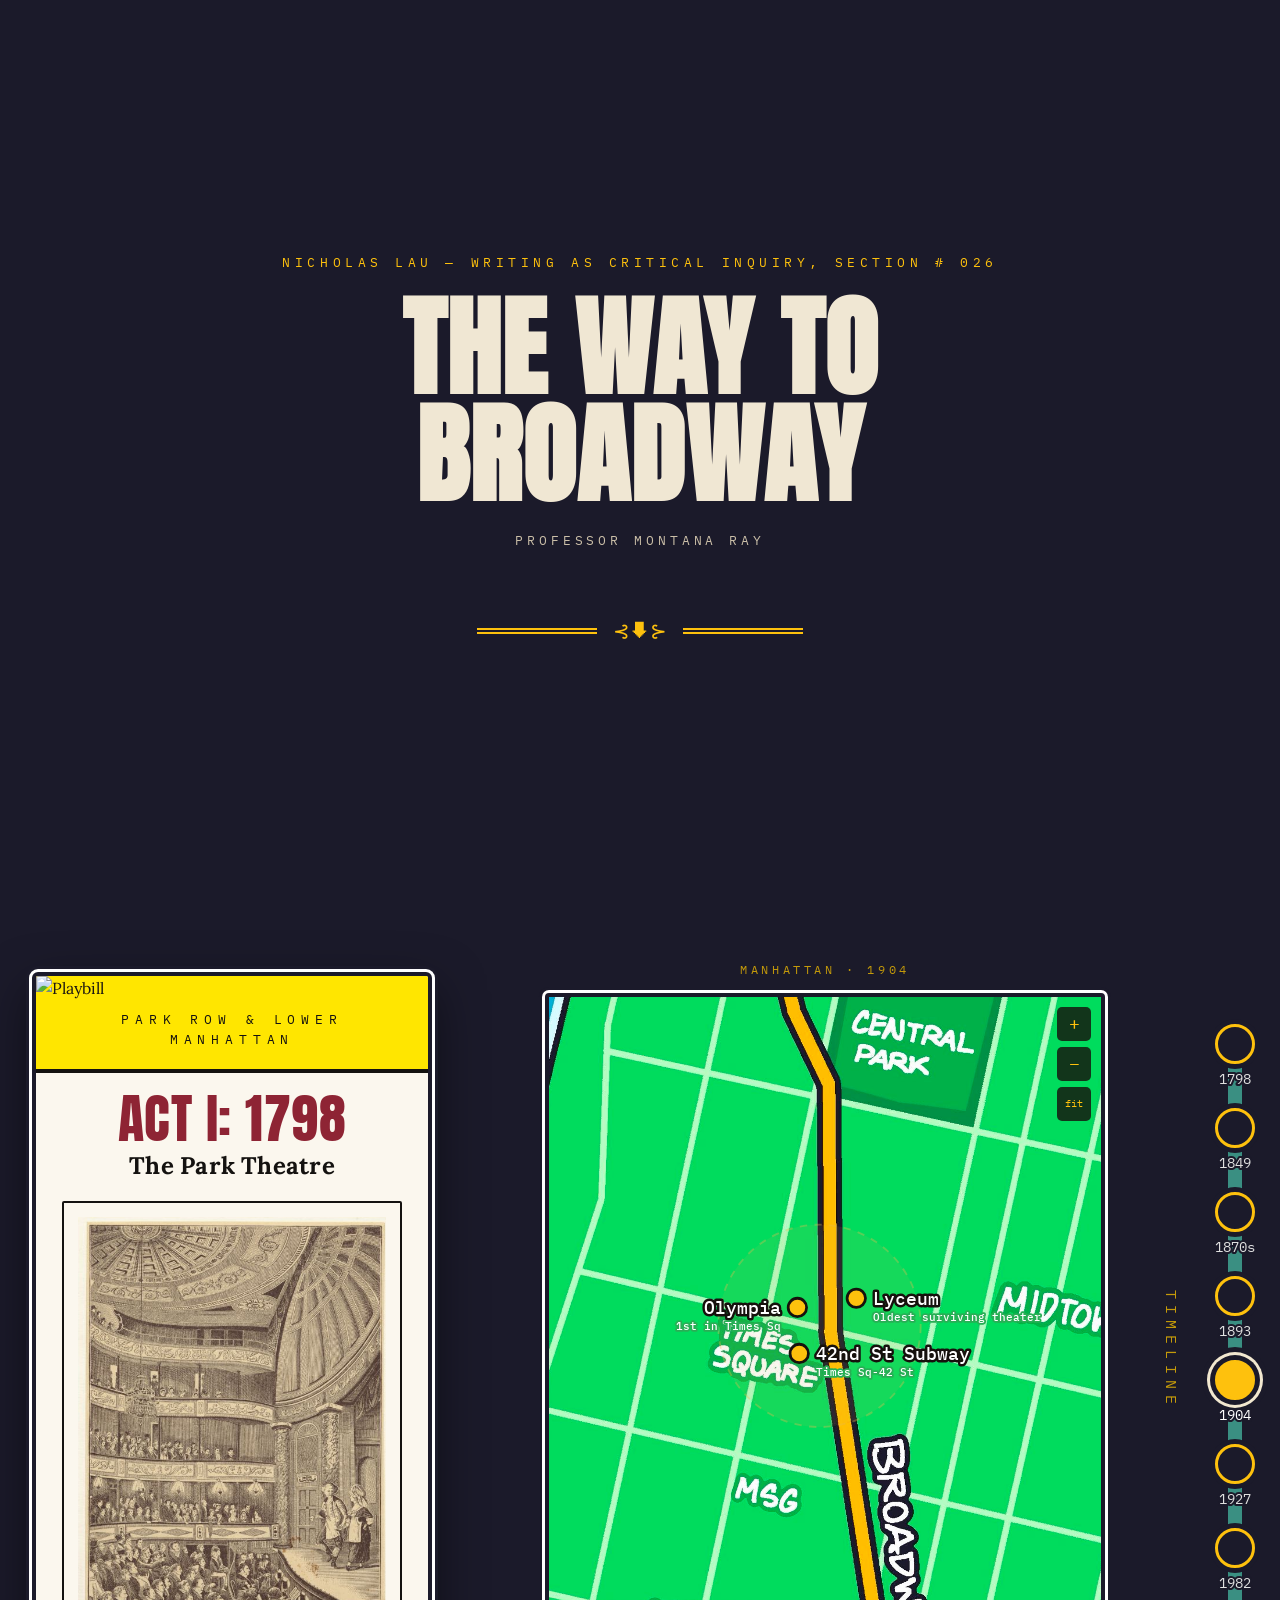
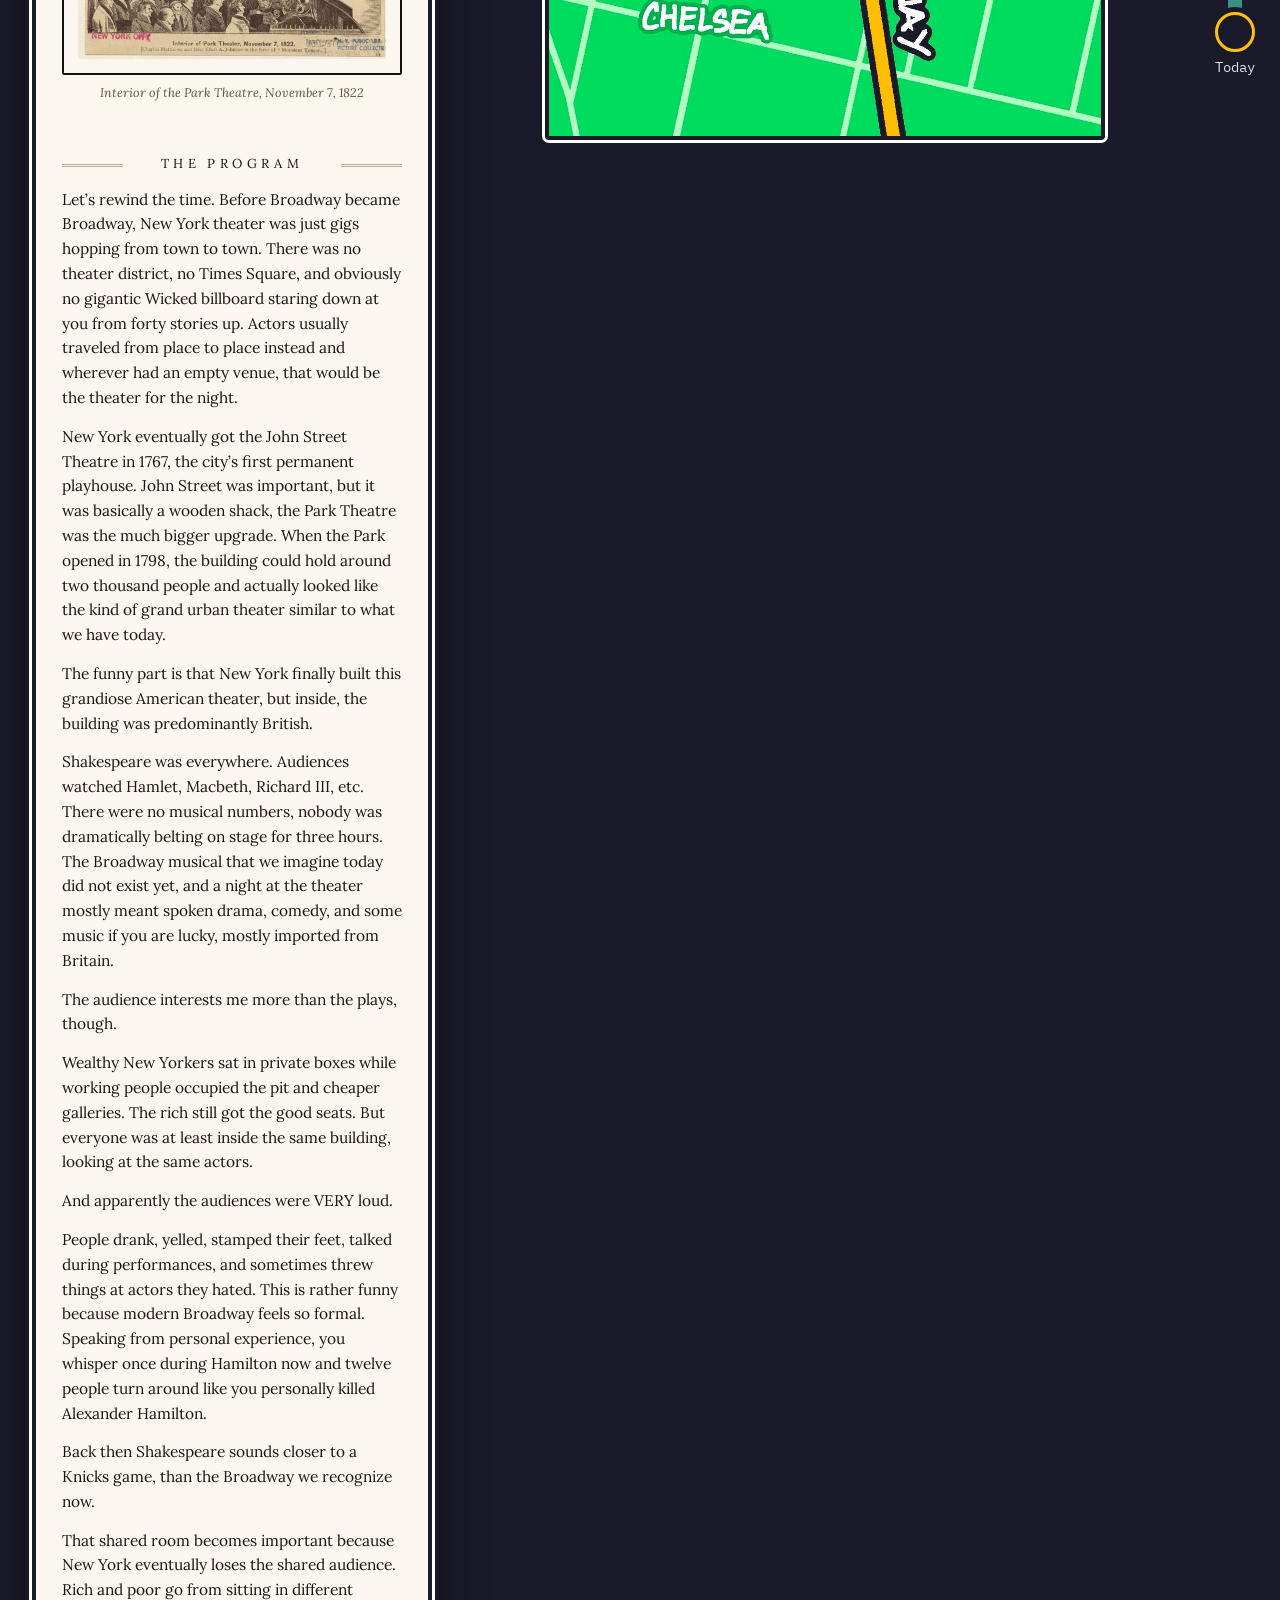
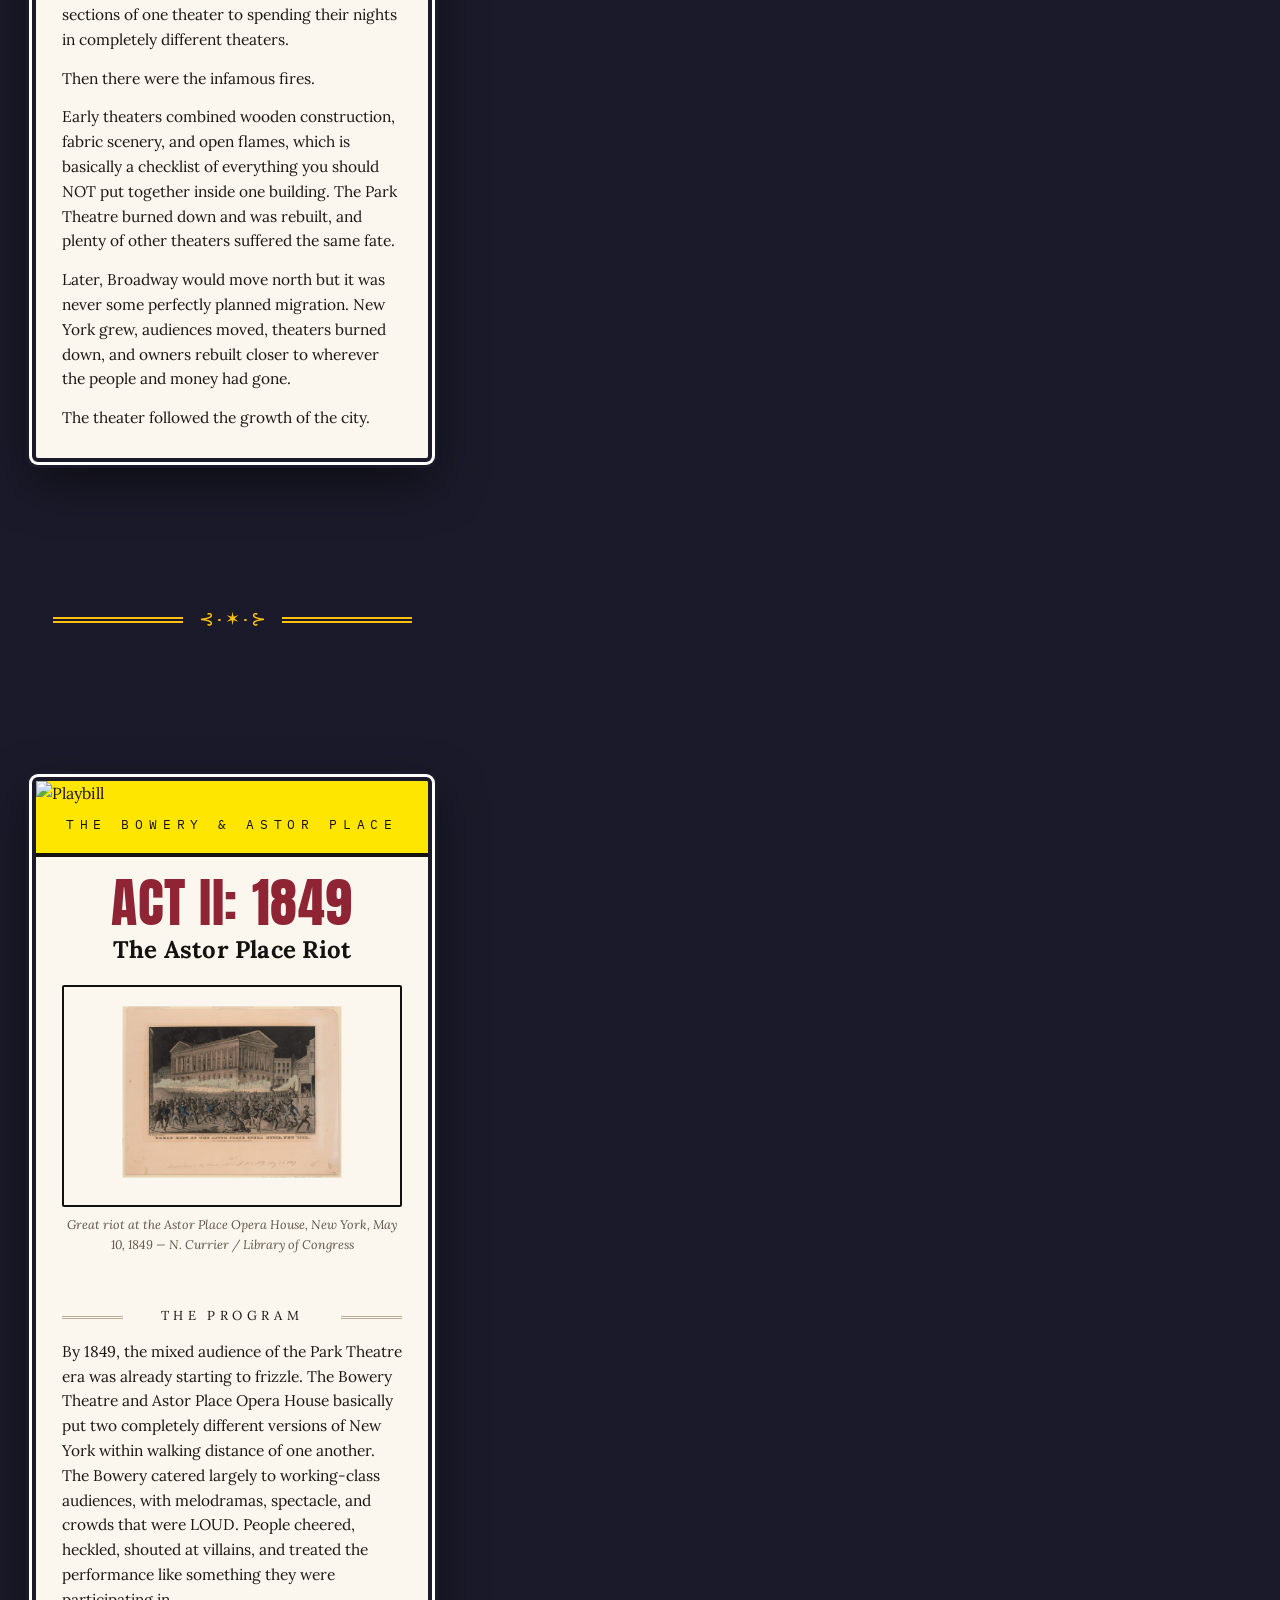
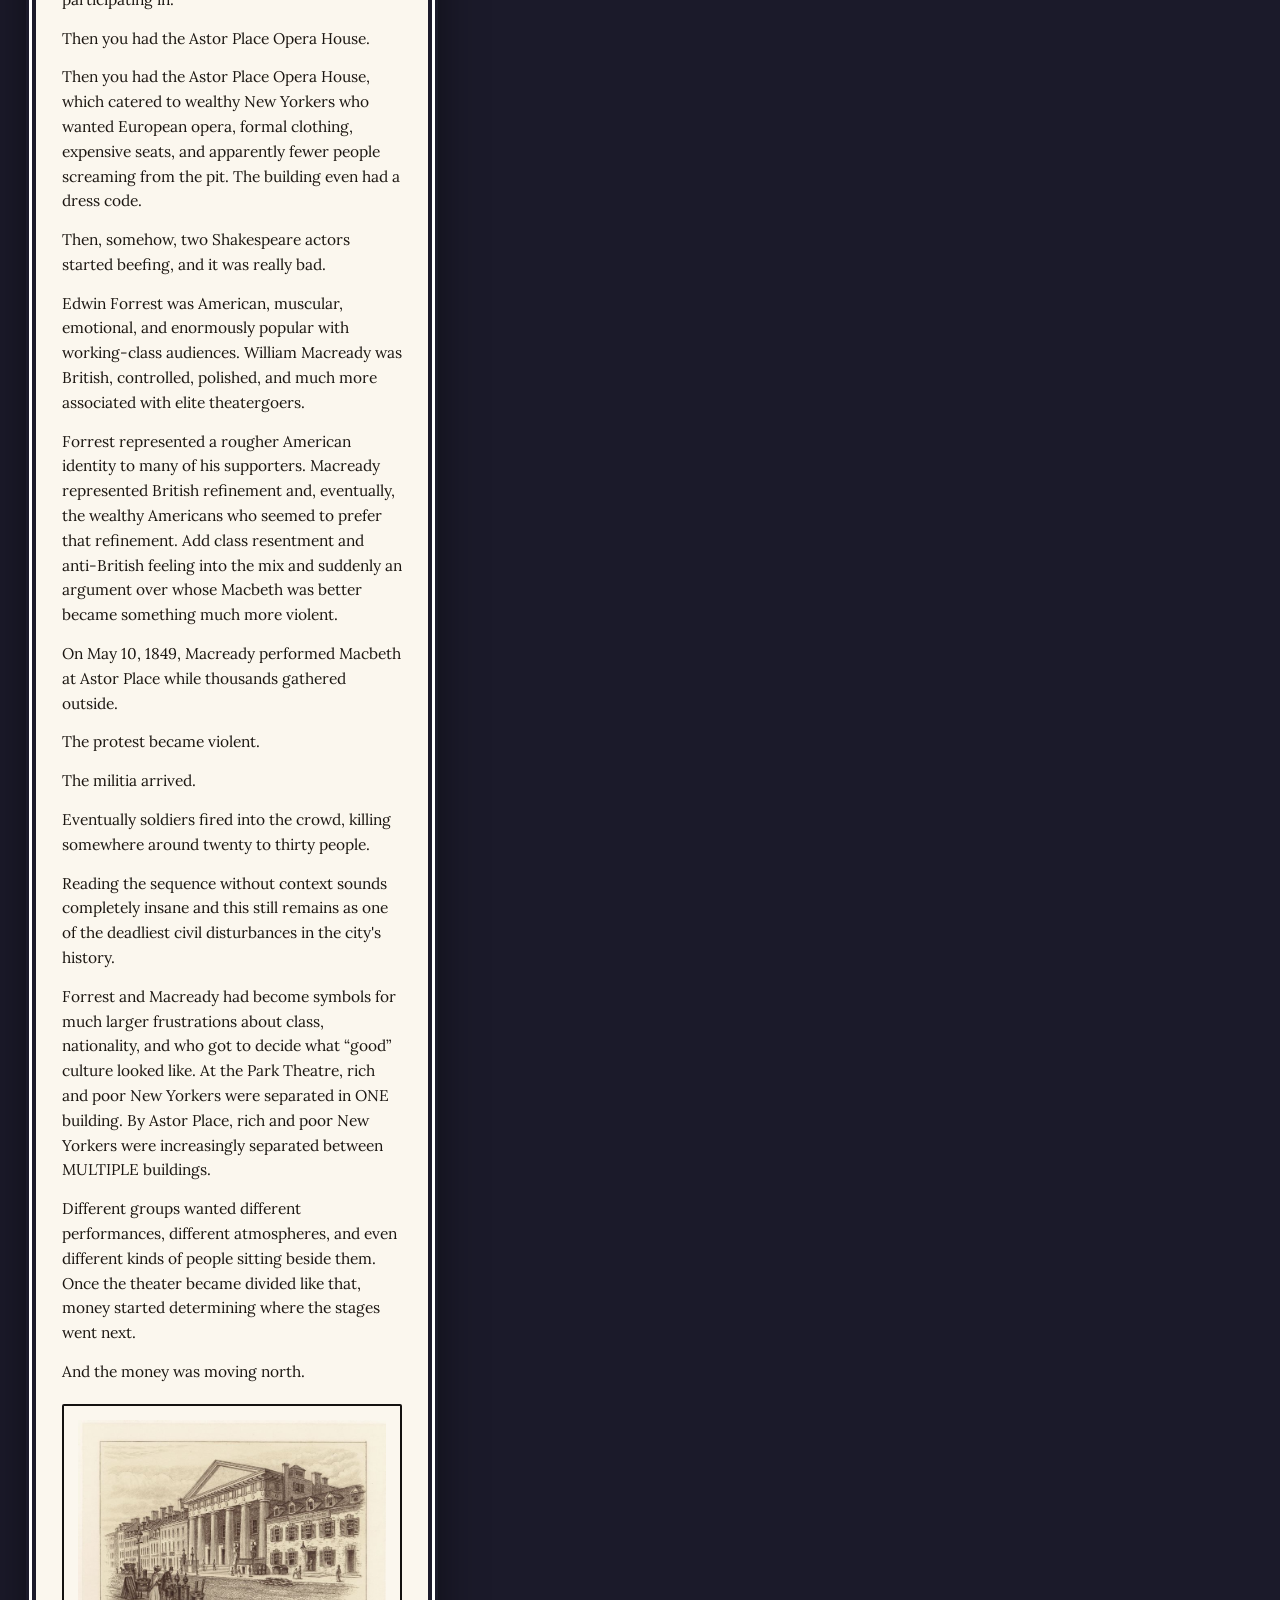
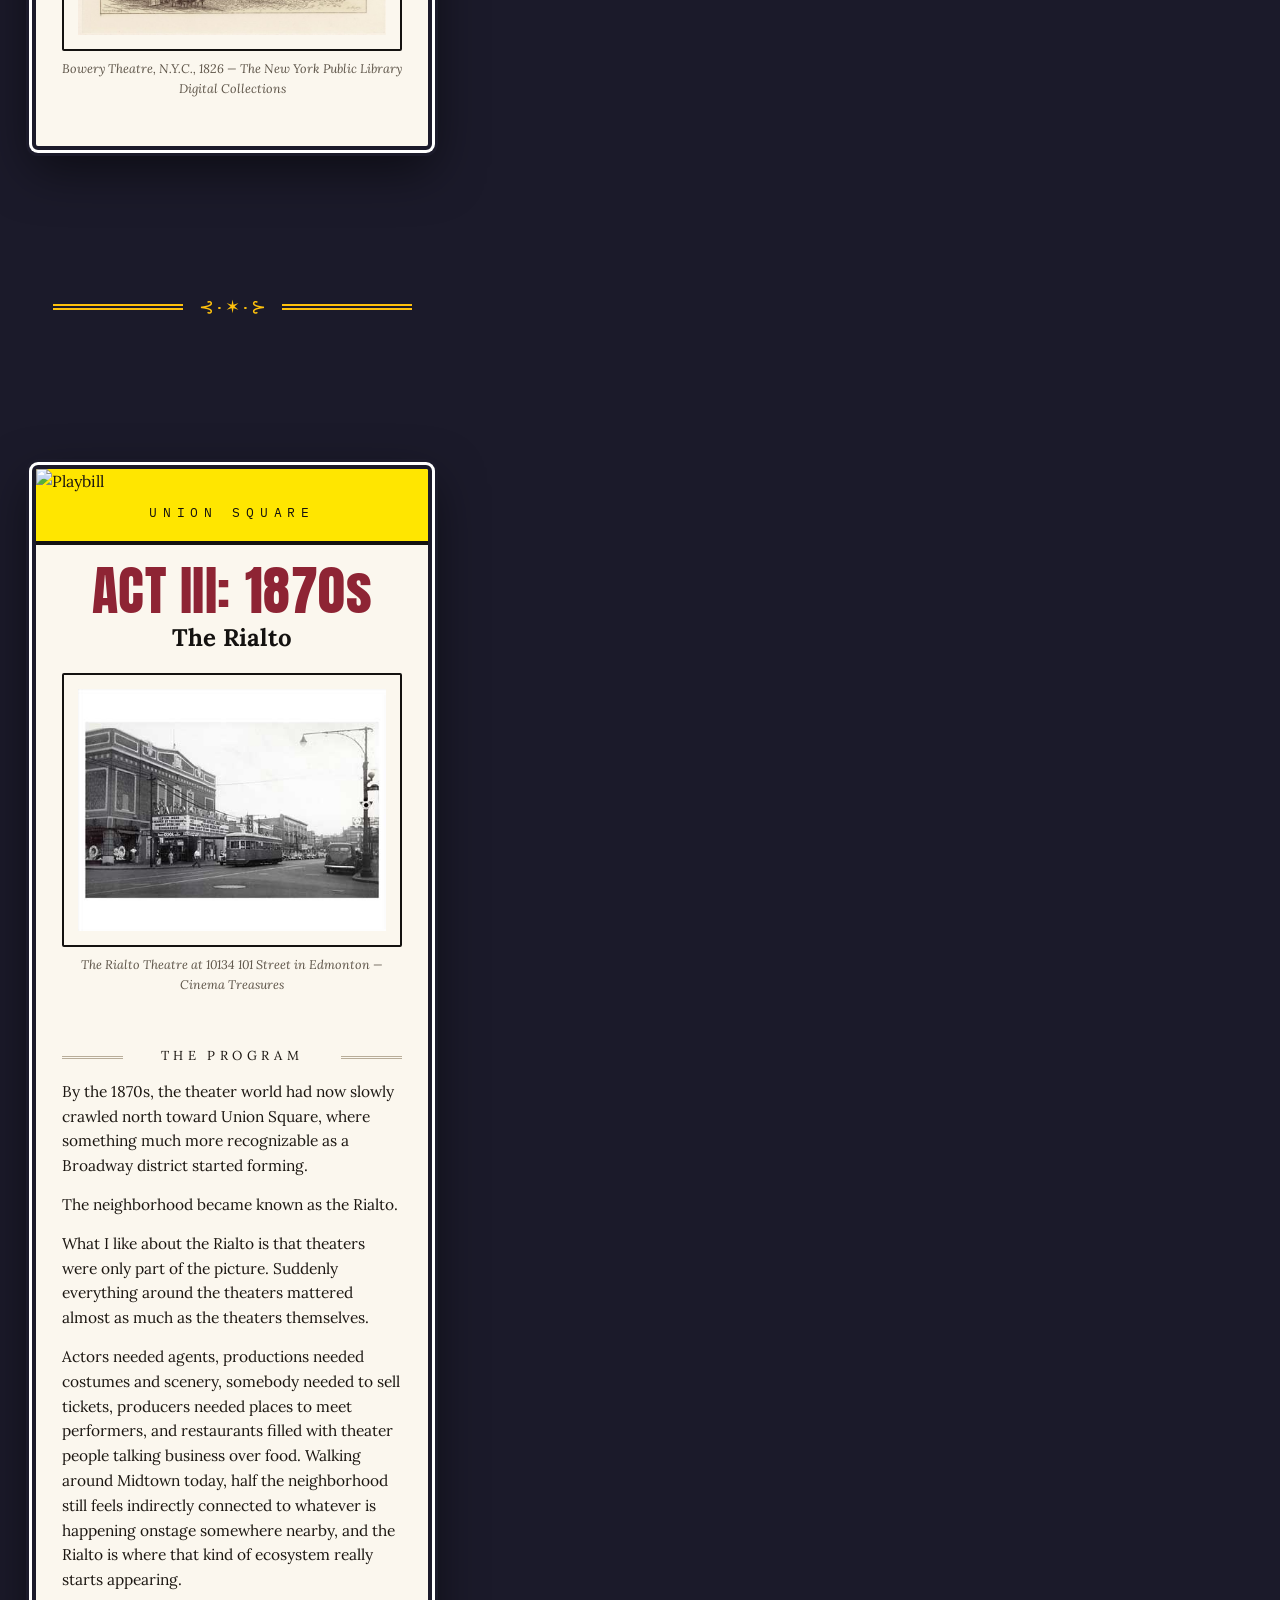
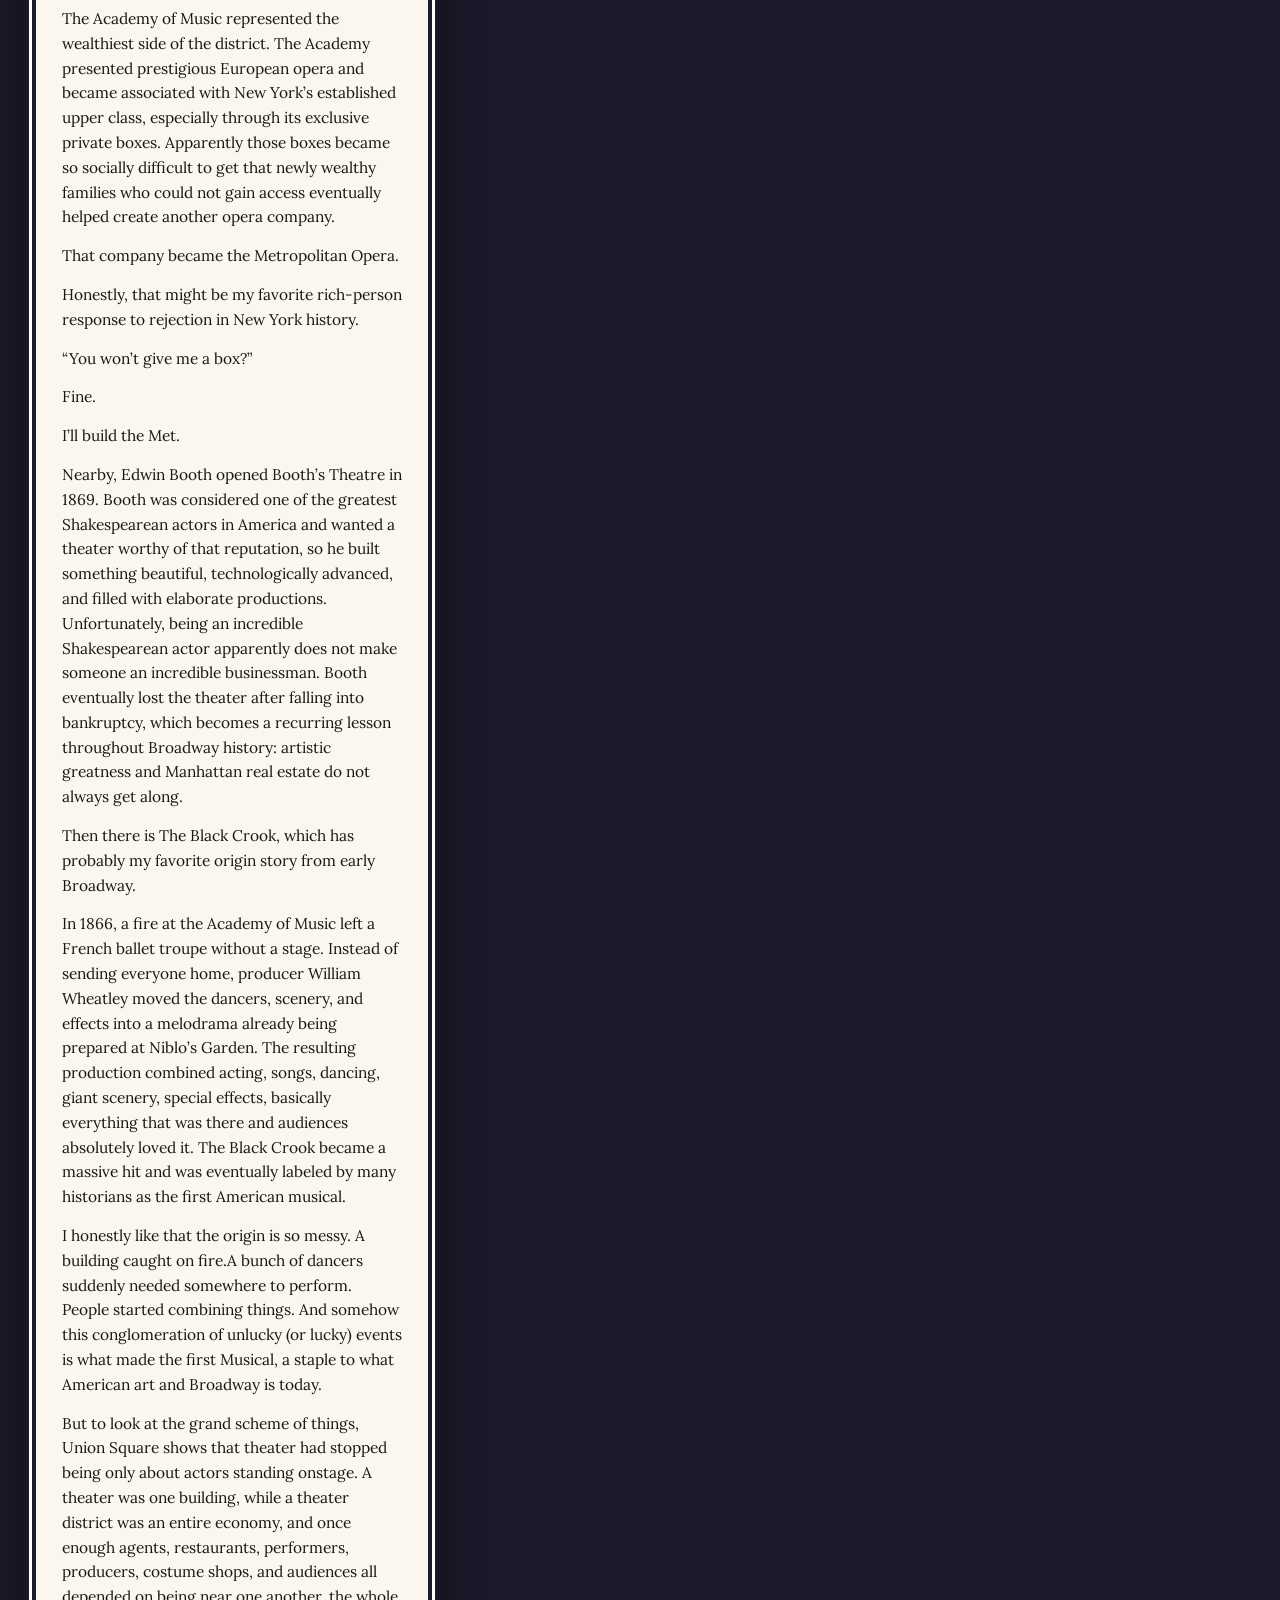
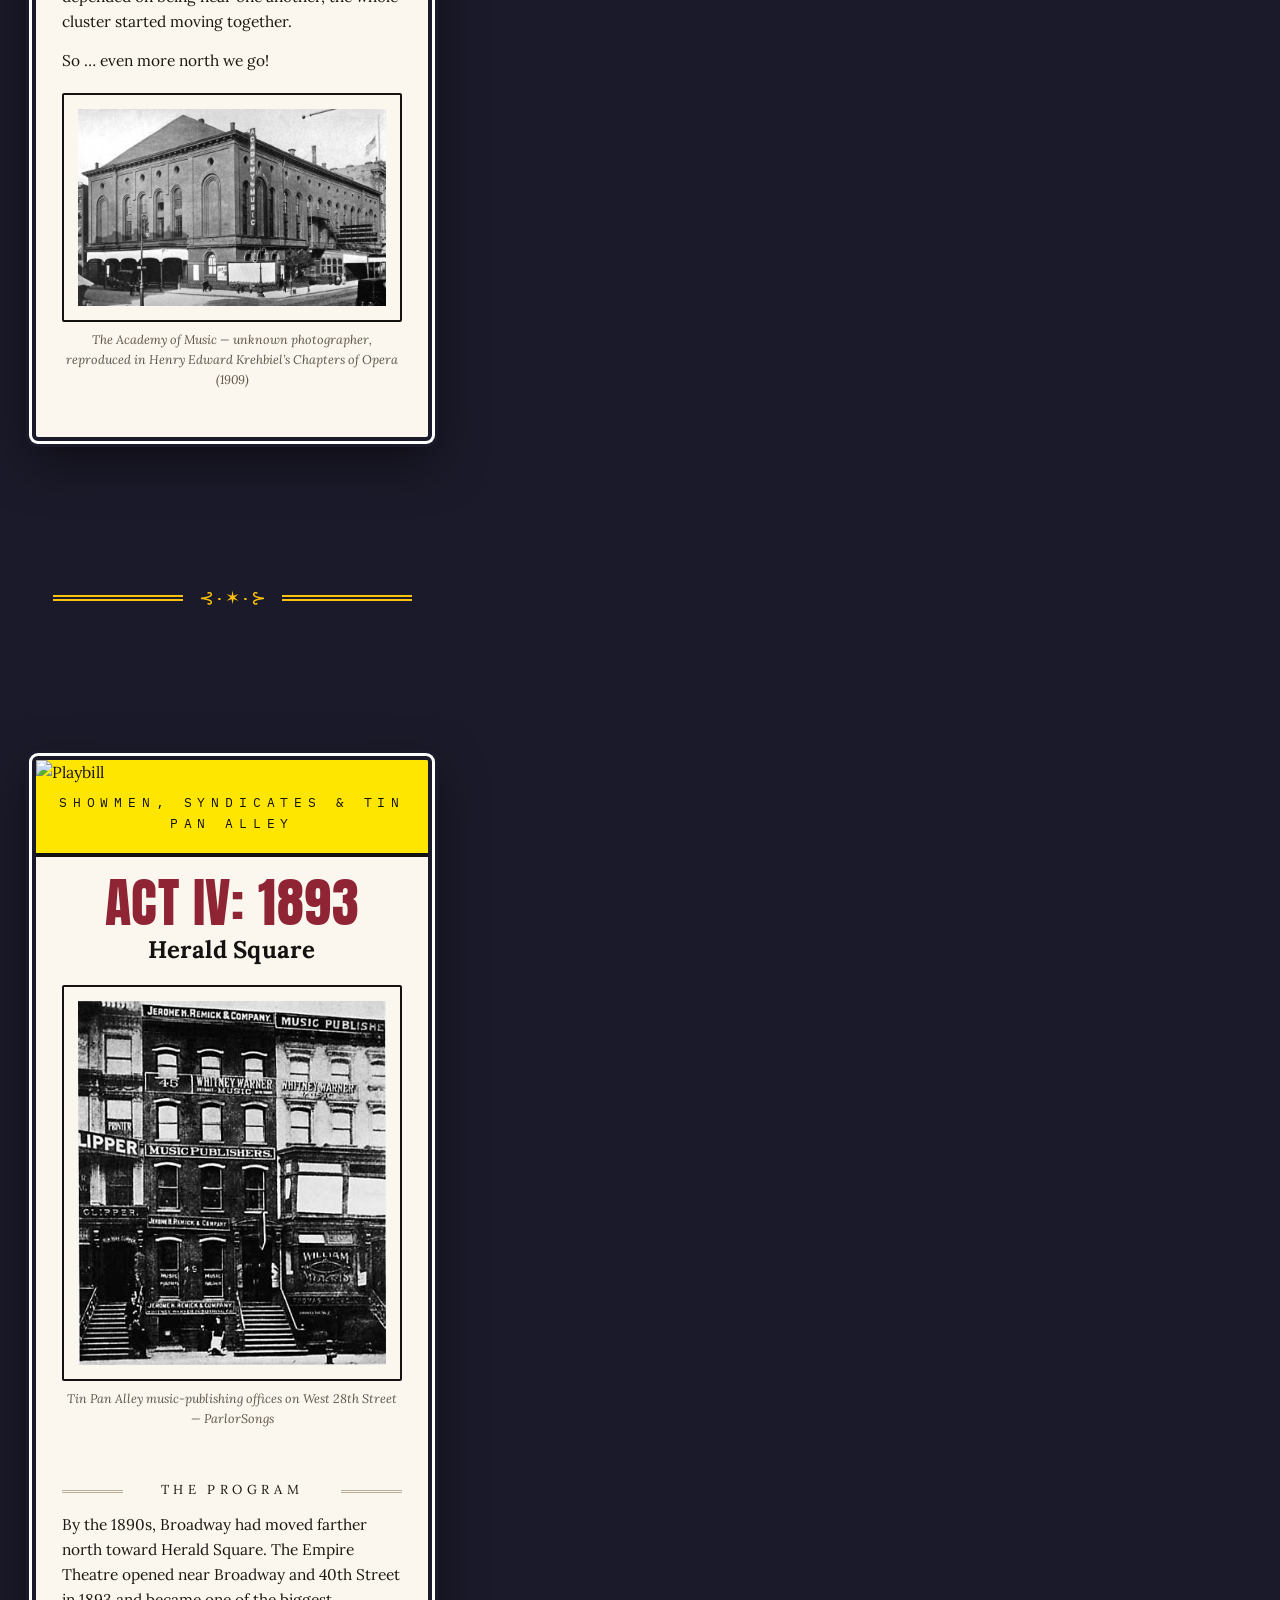
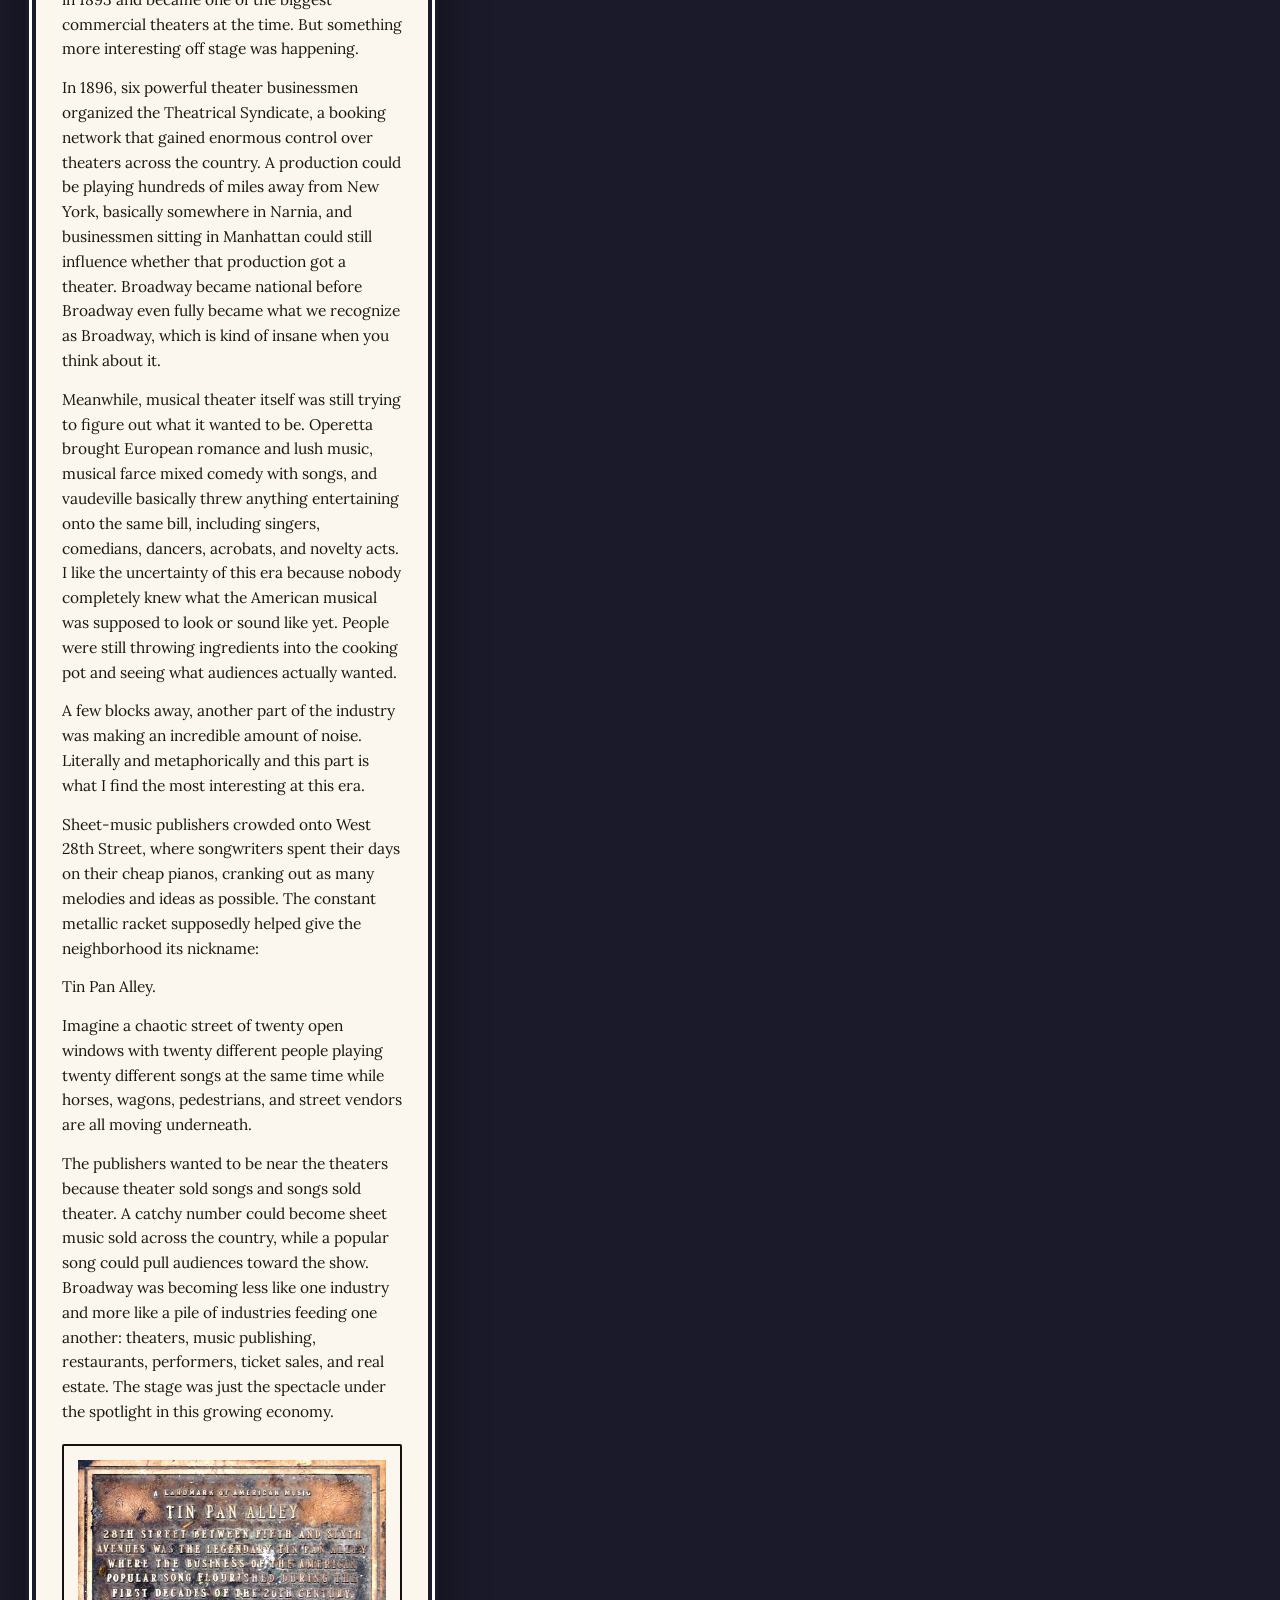
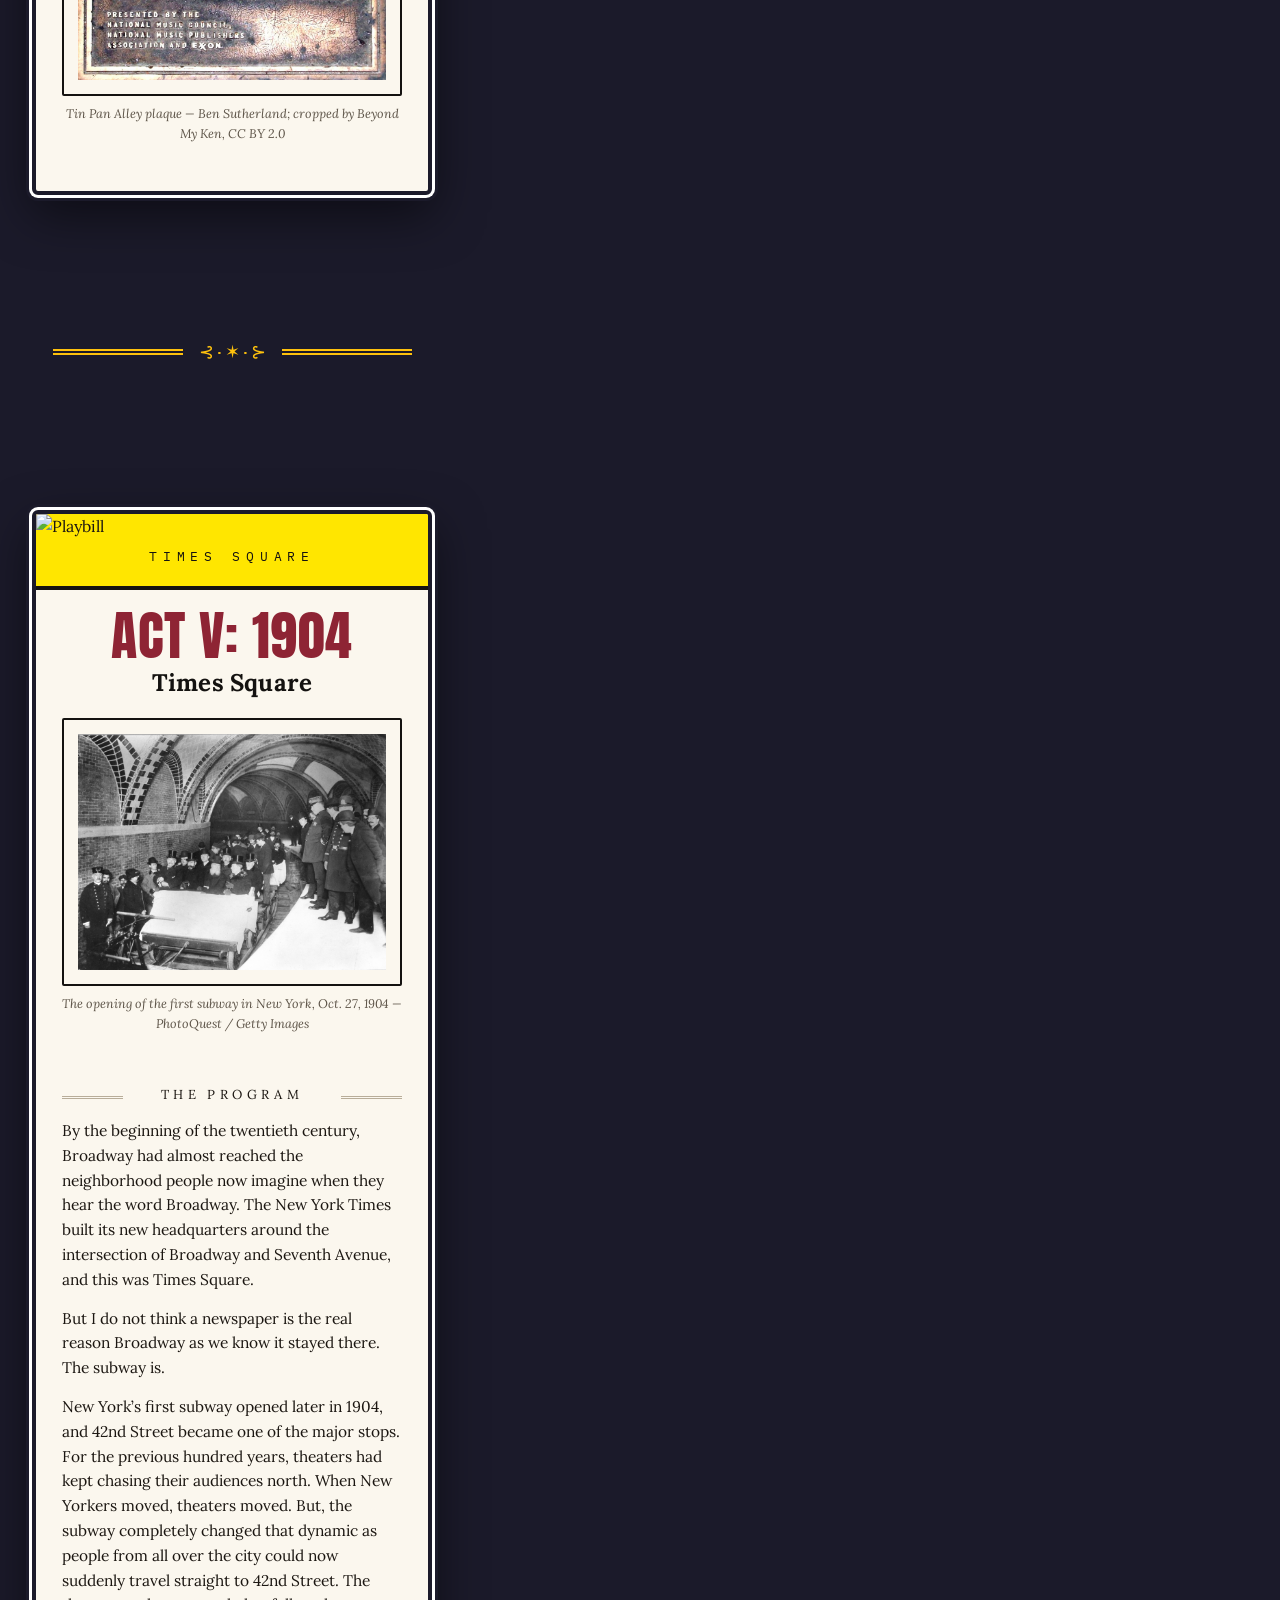
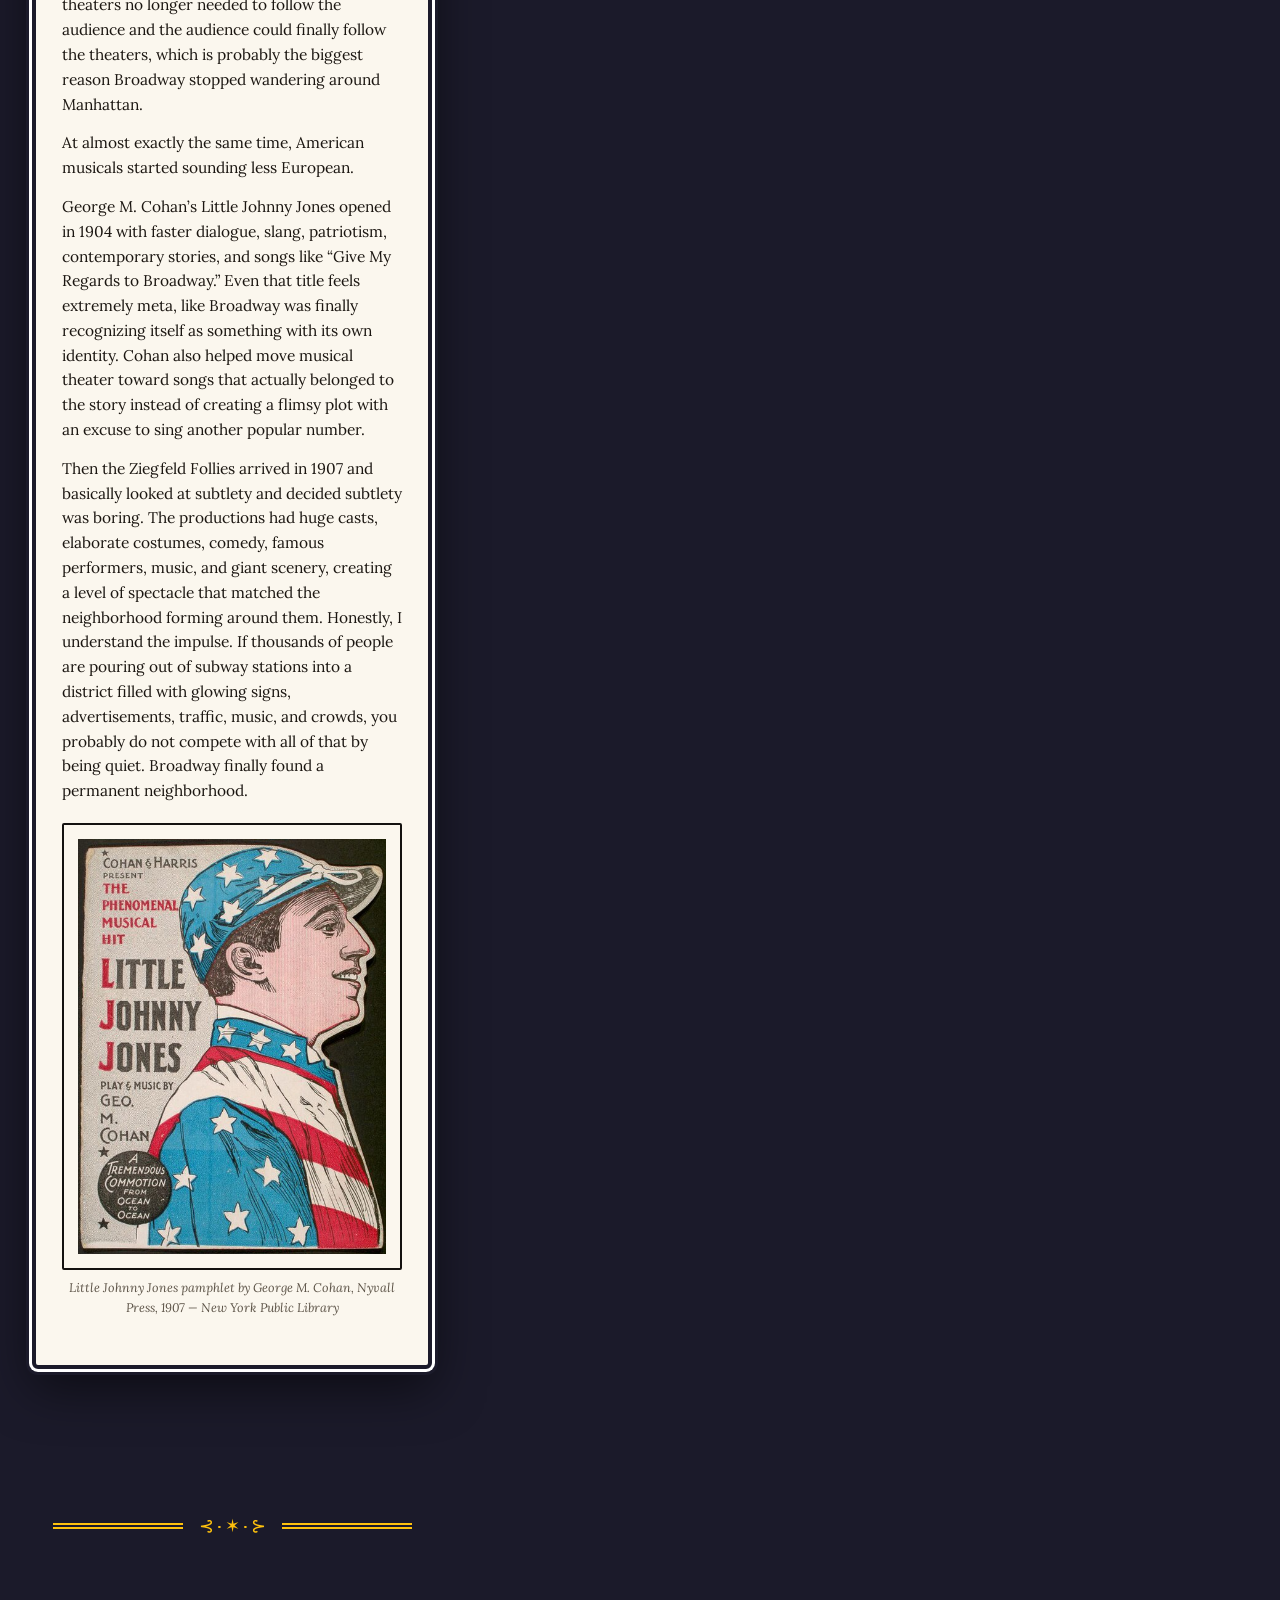
==== commit 7db4c017: "all" ====
--- a/broadway-site/index.html
+++ b/broadway-site/index.html
@@ -29,25 +29,6 @@
 
   <!-- LEFT: playbill cards are injected here by js/app.js from the ERAS data -->
   <main class="reading-col" id="reading-col">
-    <article class="era-card intro-card">
-      <div class="pb-banner">
-        <img class="pb-logo-img" src="images/playbill-logo.png" alt="Playbill">
-        <div class="pb-theater">Introduction</div>
-      </div>
-      <div class="pb-cover">
-        <h2 class="pb-title">INTRO</h2>
-      </div>
-      <div class="pb-program">
-        <div class="pb-section">My Connection</div>
-        <div class="why"><p>My thesis, in three threads: (1) how Broadway became a defining cultural institution and made NYC a global center for theater; (2) how it reflects the social values and concerns of its era &mdash; immigration, race, gender, economic inequality; and (3) its economic impact on the city &mdash; tourism, hotels, restaurants, local business, and urban development. Below, each era is tied only to the threads it genuinely serves (not every era hits all three), so the connections stay honest.</p></div>
-      </div>
-    </article>
-
-    <div class="era-divider">
-      <span class="era-divider-seg left"></span>
-      <span class="era-divider-symbol">⊰·✶·⊱</span>
-      <span class="era-divider-seg right"></span>
-    </div>
   </main>
 
   <!-- CENTER: sticky map -->
@@ -67,7 +48,6 @@
         <svg id="map-svg" viewBox="60 600 300 400" preserveAspectRatio="xMidYMid meet"
              aria-label="Stylized map of Manhattan showing theater locations by era"></svg>
       </div>
-      <div class="map-caption" id="map-caption"></div>
     </div>
   </div>
 
@@ -84,11 +64,11 @@
 <!-- ================= OUTRO ================= -->
 <footer class="outro">
   
-  <h3 style="margin-top:40px">Works Cited</h3>
+  <h3 style="margin-top:40px">Bibliography</h3>
   <ul class="works-cited">
     <li>&#8220;The Astor Place Riot.&#8221; <em>Shakespeare &amp; Beyond</em>, Folger Shakespeare Library, <a href="https://www.folger.edu/blogs/shakespeare-and-beyond/astor-place-riot-macbeth-new-york/" target="_blank" rel="noopener">folger.edu/blogs/shakespeare-and-beyond/astor-place-riot-macbeth-new-york</a>.</li>
     <li>&#8220;Blood on the Cobblestones.&#8221; <em>Gotham Center for New York City History</em>, <a href="https://www.gothamcenter.org/blog/astorplaceriot-commemorationpart2-zy4la-cerc4-ezwep-hsfs3s-rnyg3-tm6kl-anff2-8hdc3-el4s7-lryac" target="_blank" rel="noopener">gothamcenter.org</a>.</li>
-    <li>&#8220;Broadway&#8217;s 2024&ndash;2025 Season Wraps with 14.7 Million Attendances and Grosses of $1.89 Billion.&#8221; <em>The Broadway League</em>, <a href="https://www.broadwayleague.com/press/press-releases/broadways-2024-2025-season-wraps-with-147-million-attendances-and-grosses-of-189-billion/" target="_blank" rel="noopener">broadwayleague.com</a>.</li>
+    <li>&#8220;Broadway&#8217;s 2025&ndash;2026 Season Wraps with 14.6 Million Attendances and Grosses of $1.91 Billion.&#8221; <em>The Broadway League</em>, <a href="https://www.broadwayleague.com/press/press-releases/broadways-20252026-season-wraps-with-146-million-attendances-and-grosses-of-191-billion/" target="_blank" rel="noopener">broadwayleague.com</a>.</li>
     <li>&#8220;Broadway&#8217;s Economic Impact.&#8221; <em>NYC Data</em>, Baruch College / CUNY, <a href="https://www.baruch.cuny.edu/nycdata/culture/broadway-economics.htm" target="_blank" rel="noopener">baruch.cuny.edu/nycdata</a>.</li>
     <li>Bullock, Helen Duprey. &#8220;Williamsburg and Its Theatres.&#8221; <em>Colonial Williamsburg Foundation Digital Library</em>, 1937, <a href="https://research.colonialwilliamsburg.org/DigitalLibrary/view/index.cfm?doc=ResearchReports%5CRR1584.xml" target="_blank" rel="noopener">research.colonialwilliamsburg.org</a>.</li>
     <li>&#8220;The Changing Face of Times Square.&#8221; <em>The New York Public Library Blog</em>, <a href="https://www.nypl.org/blog/2015/01/12/changing-times-square" target="_blank" rel="noopener">nypl.org/blog</a>.</li>
@@ -116,6 +96,20 @@
 
   <h3>Image Sources</h3>
   <ul class="works-cited">
+    <li>Currier, N. <a href="https://www.loc.gov/resource/pga.09042/" target="_blank" rel="noopener">&#8220;Great Riot at the Astor Place Opera House, New York: On Thursday Evening May 10th 1849.&#8221;</a> <em>Library of Congress Prints and Photographs Division</em>, 1849. Reproduction no. LC-DIG-pga-09042.</li>
+    <li>&#8220;Rialto Theatre.&#8221; <em>Cinema Treasures</em>, 10134 101 Street NW, Edmonton, Alberta, <a href="https://cinematreasures.org/theaters/29851/photos" target="_blank" rel="noopener">cinematreasures.org/theaters/29851/photos</a>.</li>
+    <li>Unknown photographer. &#8220;The Academy of Music.&#8221; <em>Chapters of Opera</em>, by Henry Edward Krehbiel, Henry Holt and Company, 1909.</li>
+    <li>&#8220;In Search of Tin Pan Alley.&#8221; <em>ParlorSongs</em>, archived 10 Mar. 2010, <a href="https://web.archive.org/web/20100310163241/http://parlorsongs.com/insearch/tinpanalley/tinpanalley.php" target="_blank" rel="noopener">Internet Archive Wayback Machine</a>.</li>
+    <li>Sutherland, Ben. &#8220;Tin Pan Alley Plaque.&#8221; 13 June 2006. Cropped by Beyond My Ken, 3 June 2011. <em>Wikimedia Commons</em>, <a href="https://commons.wikimedia.org/wiki/File:Tin_Pan_Alley_plaque_crop.jpg" target="_blank" rel="noopener">commons.wikimedia.org</a>. Originally posted to <a href="https://www.flickr.com/photos/60179301@N00/178411079" target="_blank" rel="noopener">Flickr</a>. Licensed under <a href="https://creativecommons.org/licenses/by/2.0/" target="_blank" rel="noopener">CC BY 2.0</a>.</li>
+    <li>&#8220;The Opening of the First Subway in New York, Oct. 27, 1904.&#8221; Photograph. <em>PhotoQuest / Getty Images</em>.</li>
+    <li>Cohan, George M. <a href="https://digitalcollections.nypl.org/items/510d47e3-8ba5-a3d9-e040-e00a18064a99" target="_blank" rel="noopener">&#8220;Little Johnny Jones.&#8221;</a> Promotional pamphlet, Nyvall Press, 1907. <em>The New York Public Library Digital Collections</em>.</li>
+    <li>Gottscho, Samuel H. &#8220;Times Square at Night.&#8221; 1932. <em>Museum of the City of New York</em>, The Gottscho-Schleisner Collection. Gift of Samuel H. Gottscho/Gottscho-Schleisner, object no. 88.1.1.2441.</li>
+    <li>Billy Rose Theatre Division, The New York Public Library. &#8220;Scene from the Stage Production <em>Show Boat</em>.&#8221; <em>The New York Public Library Digital Collections</em>, 1927, <a href="https://digitalcollections.nypl.org/items/ef68b8b0-ffbb-012f-bef7-58d385a7bc34" target="_blank" rel="noopener">digitalcollections.nypl.org</a>.</li>
+    <li>Monaster, Thomas. &#8220;The Morosco Theater.&#8221; 1982. Photograph. <em>New York Daily News</em>.</li>
+    <li>&#8220;The Original 1981 London Cast of <em>Cats</em>.&#8221; Production photograph, 1981.</li>
+    <li>Rolle, Elisa. <a href="https://commons.wikimedia.org/wiki/File:New_Amsterdam_Theatre,_June_2000.jpg" target="_blank" rel="noopener">&#8220;New Amsterdam Theatre.&#8221;</a> Own work. <em>Wikimedia Commons</em>. Licensed under <a href="https://creativecommons.org/licenses/by-sa/3.0/" target="_blank" rel="noopener">CC BY-SA 3.0</a>.</li>
+    <li>Lau, Nicholas. &#8220;The Belasco Theatre Showing <em>Maybe Happy Ending</em>.&#8221; Personal photograph.</li>
+    <li>The Miriam and Ira D. Wallach Division of Art, Prints and Photographs: Picture Collection, The New York Public Library. &#8220;Bowery Theatre, N.Y.C., 1826.&#8221; <em>The New York Public Library Digital Collections</em>, 1903, <a href="https://digitalcollections.nypl.org/items/5ba83040-c560-012f-ee0a-58d385a7bc34" target="_blank" rel="noopener">digitalcollections.nypl.org</a>.</li>
     <li>The Miriam and Ira D. Wallach Division of Art, Prints and Photographs: Picture Collection, The New York Public Library. &#8220;Interior of Park Theatre, November 7, 1822.&#8221; <em>The New York Public Library Digital Collections</em>, 1822, <a href="https://digitalcollections.nypl.org/items/61eaa480-c560-012f-70f3-58d385a7bc34" target="_blank" rel="noopener">digitalcollections.nypl.org</a>.</li>
   </ul>
 </footer>
--- a/broadway-site/css/styles.css
+++ b/broadway-site/css/styles.css
@@ -225,12 +225,6 @@
   font-family:'IBM Plex Mono',monospace;font-size:12px;letter-spacing:.3em;
   text-transform:uppercase;color:var(--marquee-dim);margin-bottom:14px;
 }
-.map-caption{
-  margin-top:14px;font-family:'IBM Plex Mono',monospace;font-size:12.5px;
-  color:#B8A98C;max-width:520px;text-align:center;min-height:38px;
-}
-.map-caption b{color:var(--marquee);font-weight:500}
-
 /* zoom controls — sit in the top-right corner of the map frame */
 .map-zoom{
   position:absolute;top:10px;right:10px;z-index:4;
